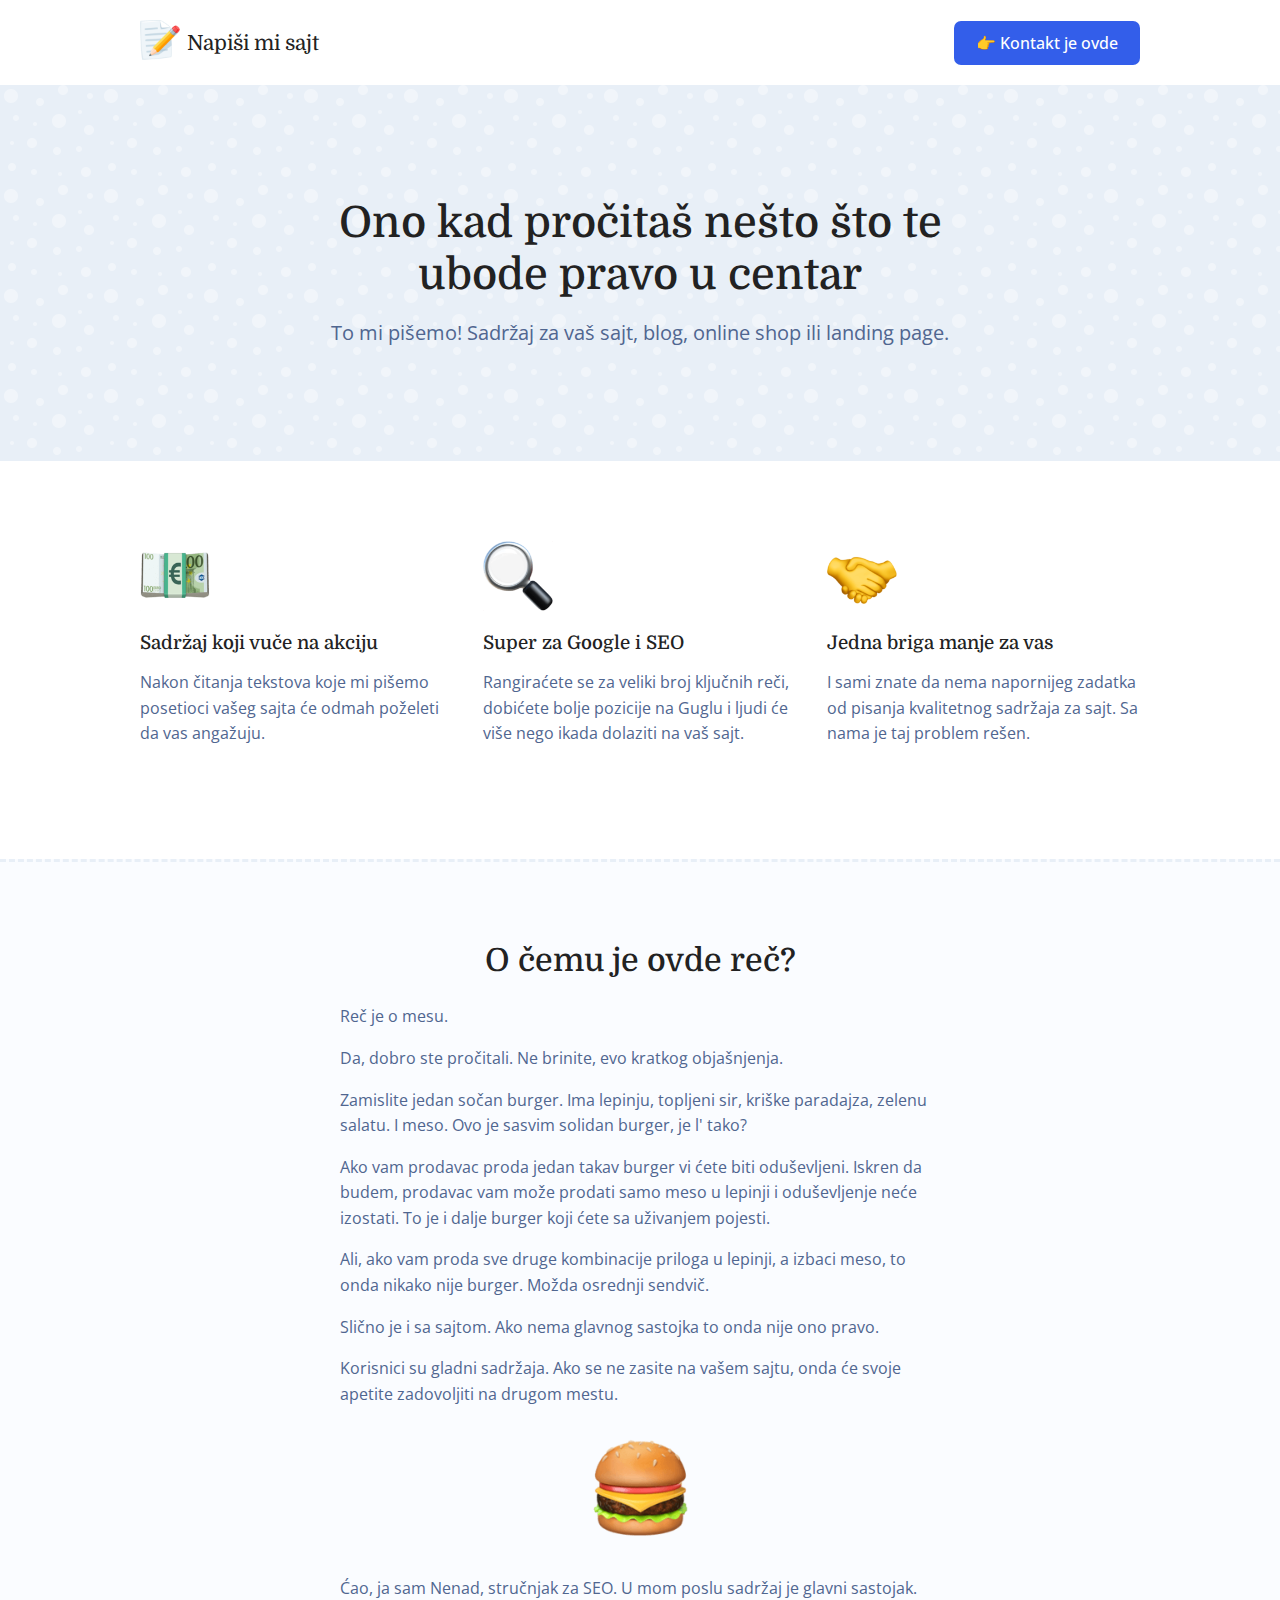
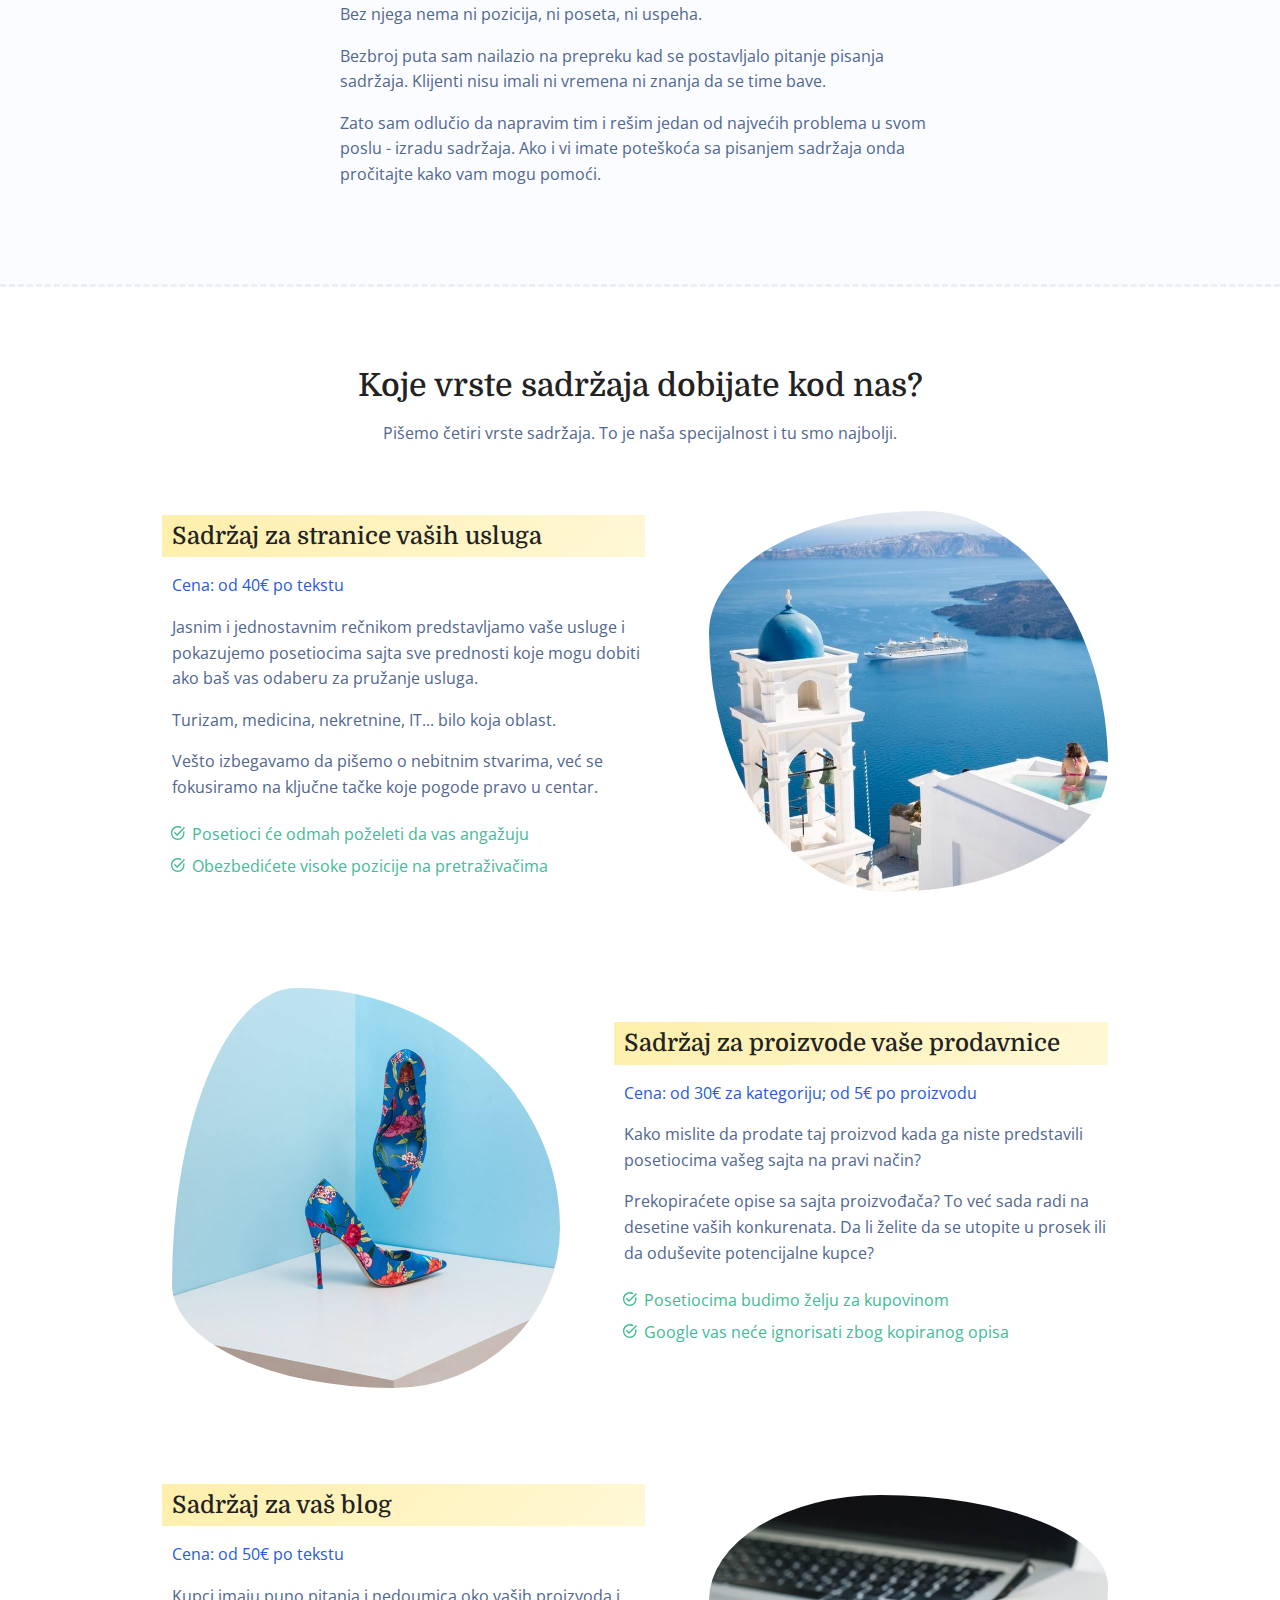
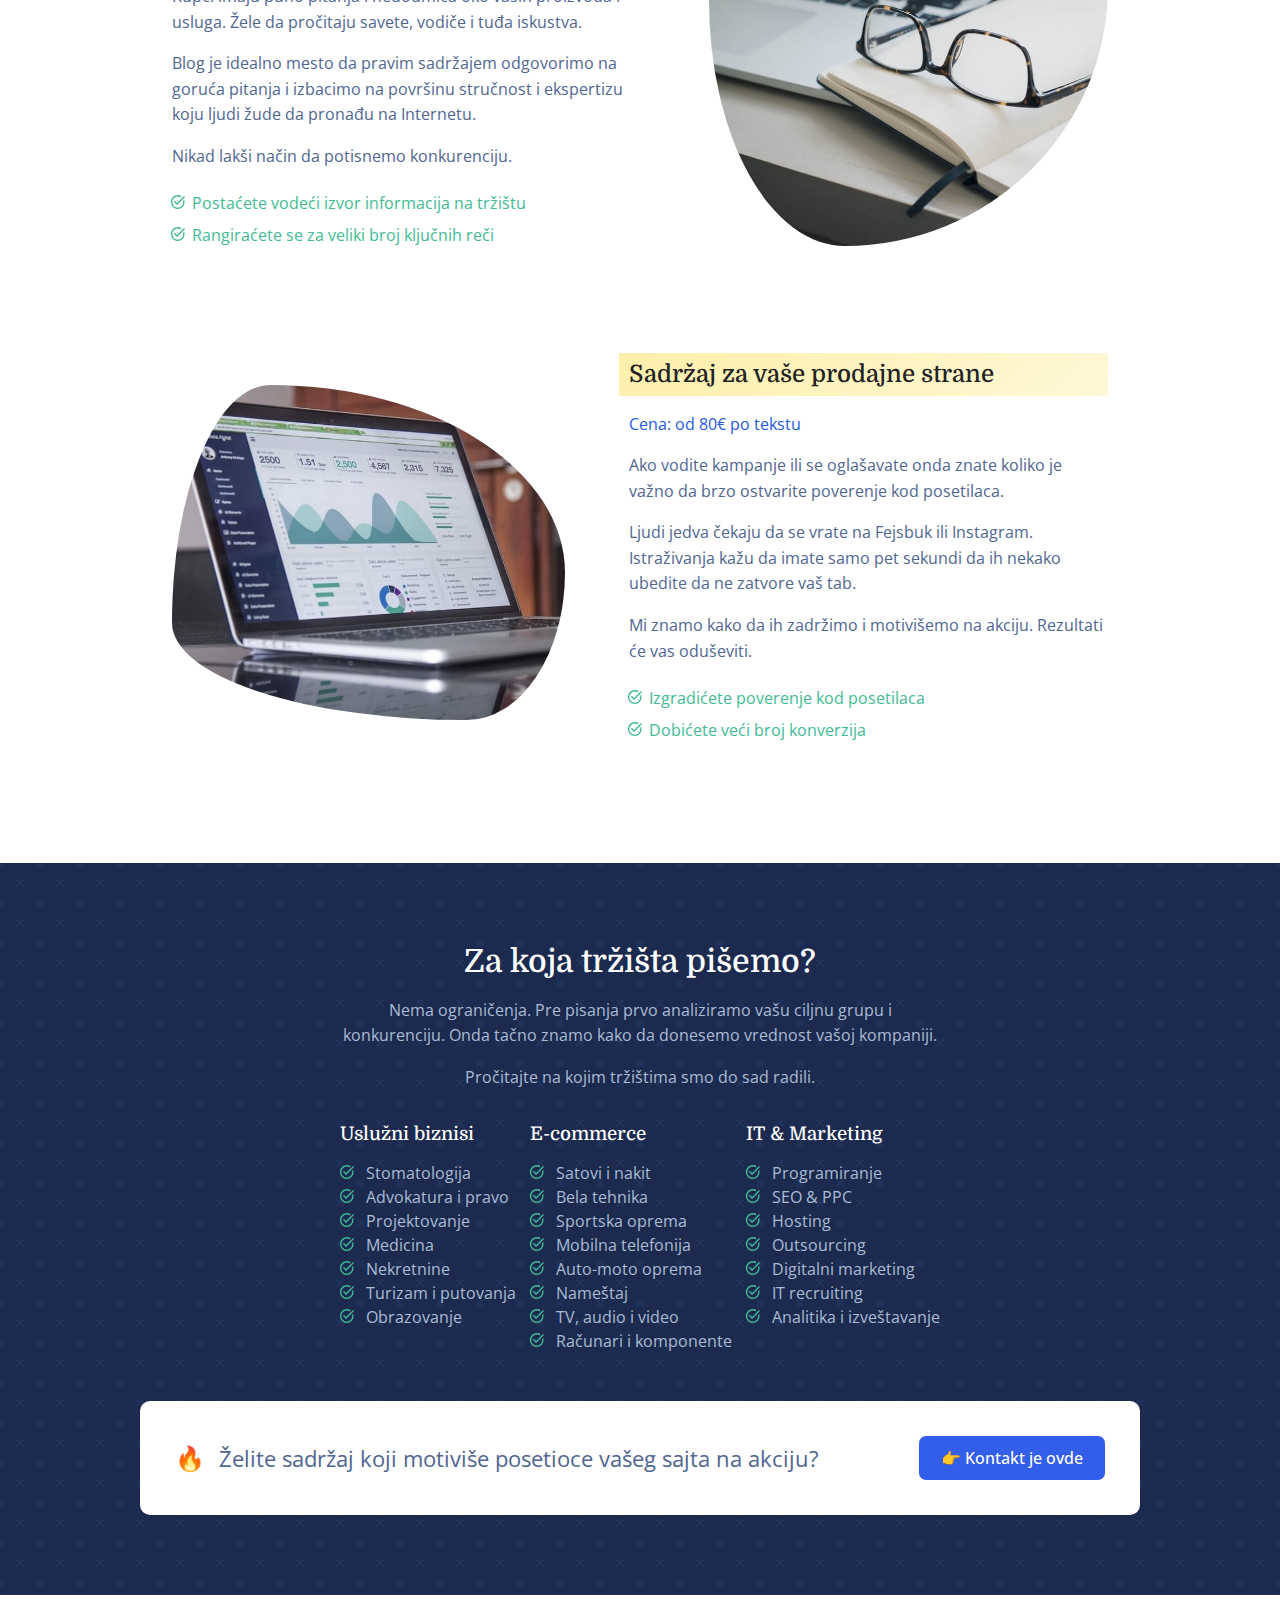
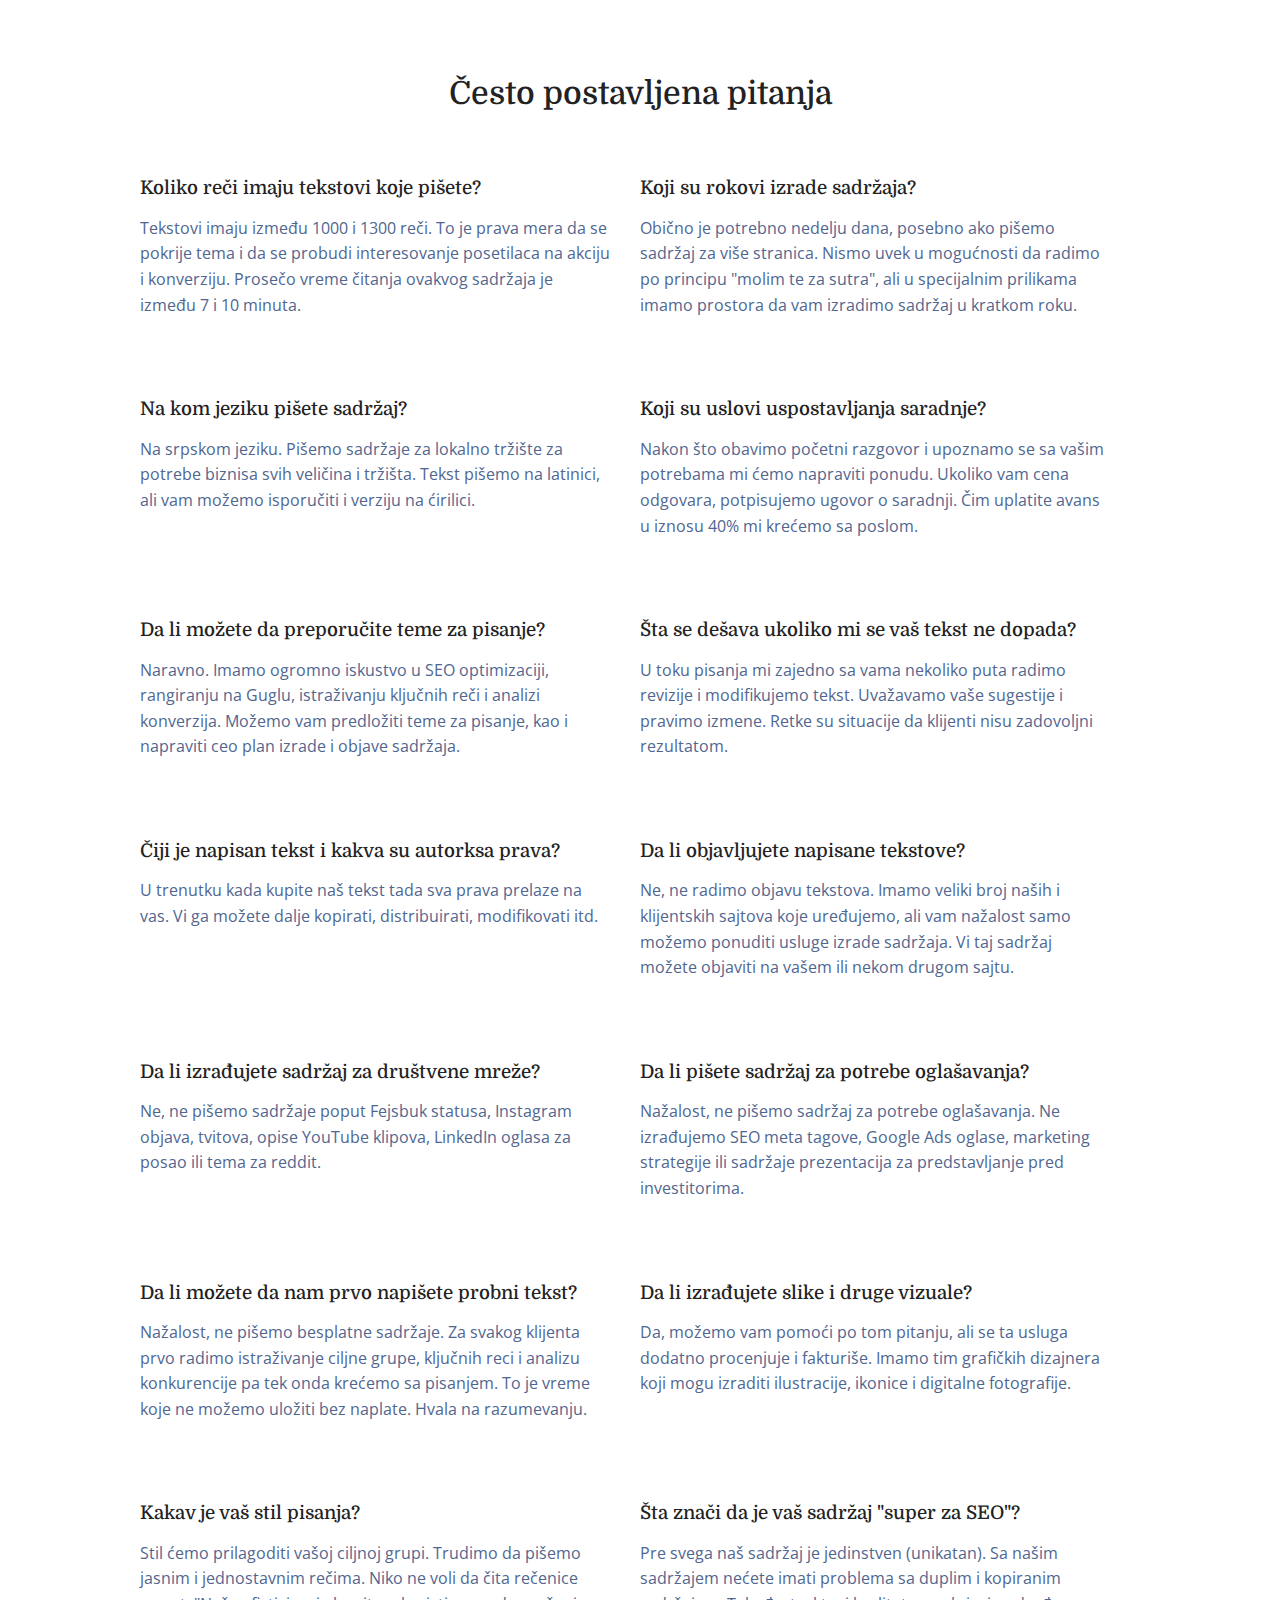
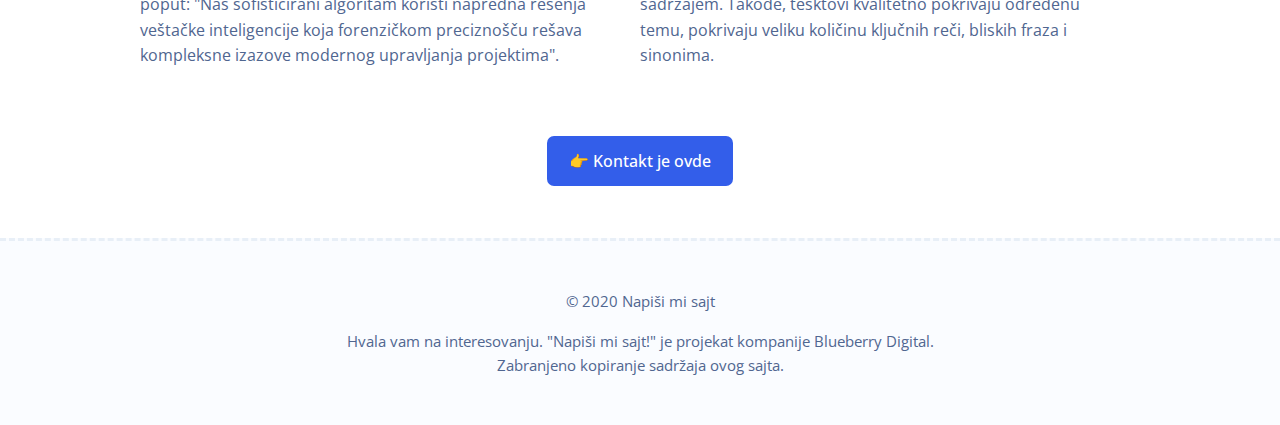
==== index.html @ a9f11a82 "Update index.html" ====
<!DOCTYPE html><html lang="sr" dir="ltr"><head><meta charset="utf-8"/><meta name="viewport" content="width=device-width,initial-scale=1"/><title>Napiši mi sajt</title><meta name="description" content="Majstorski dobar sadržaj za vaš sajt, blog, online shop ili landing page."/><meta property="og:title" content="Napiši mi sajt"/><meta property="og:url" content="https://www.napisimisajt.com"/><meta property="og:description" content="Majstorski dobar sadržaj za vaš sajt, blog, online shop ili landing page."/><meta property="og:image" content="https://www.napisimisajt.com/images/meta-img4.png"/><meta name="twitter:card" content="summary_large_image"/> <meta name="twitter:image" content="https://www.napisimisajt.com/images/meta-img4.png"/> <link href="https://fonts.googleapis.com/css?family=Domine&display=swap&subset=latin-ext" rel="stylesheet"/><link href="https://fonts.googleapis.com/css?family=Open+Sans&display=swap&subset=latin-ext" rel="stylesheet"/><link rel="canonical" href="https://www.napisimisajt.com"/><script>(function(w, d, s, l, i){w[l]=w[l] || [];w[l].push({"gtm.start": new Date().getTime(),event: "gtm.js"});var f=d.getElementsByTagName(s)[0],j=d.createElement(s),dl=l !="dataLayer" ? "&l=" + l : "";j.async=true;j.src="https://www.googletagmanager.com/gtm.js?id=" + i + dl;f.parentNode.insertBefore(j, f);})(window, document, "script", "dataLayer", "GTM-TRPZNKL");</script><link rel="stylesheet" href="css/style.css"/><script type="application/ld+json">{"@context": "https://schema.org", "@type": "FAQPage", "mainEntity": [{"@type": "Question", "name": "Koliko reči imaju tekstovi koje pišete?", "acceptedAnswer":{"@type": "Answer", "text": "Tekstovi imaju između 1000 i 1300 reči. To je prava mera da se pokrije tema i da se probudi interesovanje posetilaca na akciju i konverziju. Prosečo vreme čitanja ovakvog sadržaja je između 7 i 10 minuta."}},{"@type": "Question", "name": "Koji su rokovi izrade sadržaja?", "acceptedAnswer":{"@type": "Answer", "text": "Obično je potrebno nedelju dana, posebno ako pišemo sadržaj za više stranica. Nismo uvek u mogućnosti da radimo po principu "molim te za sutra", ali u specijalnim prilikama imamo prostora da vam izradimo sadržaj u kratkom roku."}},{"@type": "Question", "name": "Na kom jeziku pišete sadržaj?", "acceptedAnswer":{"@type": "Answer", "text": "Na srpskom jeziku. Pišemo sadržaje za lokalno tržište za potrebe biznisa svih veličina i tržišta. Tekst pišemo na latinici, ali vam možemo isporučiti i verziju na ćirilici."}},{"@type": "Question", "name": "Koji su uslovi uspostavljanja saradnje?", "acceptedAnswer":{"@type": "Answer", "text": "Nakon što obavimo početni razgovor i upoznamo se sa vašim potrebama mi ćemo napraviti ponudu. Ukoliko vam cena odgovara, potpisujemo ugovor o saradnji. Čim uplatite avans u iznosu 40% mi krećemo sa poslom."}},{"@type": "Question", "name": "Da li možete da preporučite teme za pisanje?", "acceptedAnswer":{"@type": "Answer", "text": "Naravno. Imamo ogromno iskustvo u SEO optimizaciji, rangiranju na Guglu, istraživanju ključnih reči i analizi konverzija. Možemo vam predložiti teme za pisanje, kao i napraviti ceo plan izrade i objave sadržaja."}},{"@type": "Question", "name": "Šta se dešava ukoliko mi se vaš tekst ne dopada?", "acceptedAnswer":{"@type": "Answer", "text": "U toku pisanja mi zajedno sa vama nekoliko puta radimo revizije i modifikujemo tekst. Uvažavamo vaše sugestije i pravimo izmene. Retke su situacije da klijenti nisu zadovoljni rezultatom."}},{"@type": "Question", "name": "Čiji je napisan tekst i kakva su autorksa prava?", "acceptedAnswer":{"@type": "Answer", "text": "U trenutku kada kupite naš tekst tada sva prava prelaze na vas. Vi ga možete dalje kopirati, distribuirati, modifikovati itd."}},{"@type": "Question", "name": "Da li objavljujete napisane tekstove?", "acceptedAnswer":{"@type": "Answer", "text": "Ne, ne radimo objavu tekstova. Imamo veliki broj naših i klijentskih sajtova koje uređujemo, ali vam nažalost samo možemo ponuditi usluge izrade sadržaja. Vi taj sadržaj možete objaviti na vašem ili nekom drugom sajtu."}},{"@type": "Question", "name": "Da li izrađujete sadržaj za društvene mreže?", "acceptedAnswer":{"@type": "Answer", "text": "Ne, ne pišemo sadržaje poput Fejsbuk statusa, Instagram objava, tvitova, opise YouTube klipova, LinkedIn oglasa za posao ili tema za reddit."}},{"@type": "Question", "name": "Da li pišete sadržaj za potrebe oglašavanja?", "acceptedAnswer":{"@type": "Answer", "text": "Nažalost, ne pišemo sadržaj za potrebe oglašavanja. Ne izrađujemo SEO meta tagove, Google Ads oglase, marketing strategije ili sadržaje prezentacija za predstavljanje pred investitorima."}},{"@type": "Question", "name": "Da li možete da nam prvo napišete probni tekst?", "acceptedAnswer":{"@type": "Answer", "text": "Nažalost, ne pišemo besplatne sadržaje. Za svakog klijenta prvo radimo istraživanje ciljne grupe, ključnih reci i analizu konkurencije pa tek onda krećemo sa pisanjem. To je vreme koje ne možemo uložiti bez naplate. Hvala na razumevanju."}},{"@type": "Question", "name": "Da li izrađujete slike i druge vizuale?", "acceptedAnswer":{"@type": "Answer", "text": "Da, možemo vam pomoći po tom pitanju, ali se ta usluga dodatno procenjuje i fakturiše. Imamo tim grafičkih dizajnera koji mogu izraditi ilustracije, ikonice i digitalne fotografije."}},{"@type": "Question", "name": "Kakav je vaš stil pisanja?", "acceptedAnswer":{"@type": "Answer", "text": "Stil ćemo prilagoditi vašoj ciljnoj grupi. Trudimo da pišemo jasnim i jednostavnim rečima. Niko ne voli da čita rečenice poput: "Naš sofisticirani algoritam koristi napredna rešenja veštačke inteligencije koja forenzičkom preciznošču rešava kompleksne izazove modernog upravljanja projektima"."}},{"@type": "Question", "name": "Šta znači da je vaš sadržaj "super za SEO"?", "acceptedAnswer":{"@type": "Answer", "text": "Pre svega naš sadržaj je jedinstven (unikatan). Sa našim sadržajem nećete imati problema sa duplim i kopiranim sadržajem. Takođe, tesktovi kvalitetno pokrivaju određenu temu, pokrivaju veliku količinu ključnih reči, bliskih fraza i sinonima."}}]}</script></head><body class="antialiased"><noscript><iframe src="https://www.googletagmanager.com/ns.html?id=GTM-TRPZNKL" height="0" width="0" style="display: none; visibility: hidden;"></iframe></noscript><section id="nav"><div class="nav container"><div class="mainlogo"><a href="https://napisimisajt.com"><img src="images/memo.png" width="40" height="40"/></a> <a href="https://napisimisajt.com">Napiši mi sajt</a> </div><a href="kontakt.html" class="dugme">👉 Kontakt <span>je ovde</span></a> </div></section><section id="hero"><div class="hero container"><div class="hero-text"><h1>Ono kad pročitaš nešto što te ubode pravo u centar</h1><p>To mi pišemo! Sadržaj za vaš sajt, blog, online shop ili landing page.</p></div></div></section><section id="features"><div class="features container"><div class="feature-single"> <img class="feature-icon" src="images/euro.png" alt=""/><h3>Sadržaj koji vuče na akciju</h3><p>Nakon čitanja tekstova koje mi pišemo posetioci vašeg sajta će odmah poželeti da vas angažuju.</p></div><div class="feature-single"> <img class="feature-icon" src="images/loupe.png" alt=""/><h3>Super za Google i SEO</h3><p>Rangiraćete se za veliki broj ključnih reči, dobićete bolje pozicije na Guglu i ljudi će više nego ikada dolaziti na vaš sajt.</p></div><div class="feature-single"> <img class="feature-icon" src="images/handshake.png" alt=""/><h3>Jedna briga manje za vas</h3><p>I sami znate da nema napornijeg zadatka od pisanja kvalitetnog sadržaja za sajt. Sa nama je taj problem rešen.</p></div></div></section><section id="story"><div class="story container"><div class="story-top"><h2>O čemu je ovde reč?</h2><p>Reč je o mesu.</p><p>Da, dobro ste pročitali. Ne brinite, evo kratkog objašnjenja.</p><p>Zamislite jedan sočan burger. Ima lepinju, topljeni sir, kriške paradajza, zelenu salatu. I meso. Ovo je sasvim solidan burger, je l' tako?</p><p>Ako vam prodavac proda jedan takav burger vi ćete biti oduševljeni. Iskren da budem, prodavac vam može prodati samo meso u lepinji i oduševljenje neće izostati. To je i dalje burger koji ćete sa uživanjem pojesti.</p><p>Ali, ako vam proda sve druge kombinacije priloga u lepinji, a izbaci meso, to onda nikako nije burger. Možda osrednji sendvič.</p><p>Slično je i sa sajtom. Ako nema glavnog sastojka to onda nije ono pravo.</p><p>Korisnici su gladni sadržaja. Ako se ne zasite na vašem sajtu, onda će svoje apetite zadovoljiti na drugom mestu.</p><span><img src="images/burger.png" height="100" alt=""/> </span><p>Ćao, ja sam Nenad, stručnjak za SEO. U mom poslu sadržaj je glavni sastojak. Bez njega nema ni pozicija, ni poseta, ni uspeha.</p><p>Bezbroj puta sam nailazio na prepreku kad se postavljalo pitanje pisanja sadržaja. Klijenti nisu imali ni vremena ni znanja da se time bave.</p><p>Zato sam odlučio da napravim tim i rešim jedan od najvećih problema u svom poslu - izradu sadržaja. Ako i vi imate poteškoća sa pisanjem sadržaja onda pročitajte kako vam mogu pomoći.</p></div></div></section><section id="zigzag"><div class="zigzag container"><div class="zigzag-top"><h2>Koje vrste sadržaja dobijate kod nas?</h2><p>Pišemo četiri vrste sadržaja. To je naša specijalnost i tu smo najbolji.</p></div><div class="zig"><div class="zig-text"><h3>Sadržaj za stranice vaših usluga</h3><p class="cena-teksta">Cena: od 40€ po tekstu</p><p>Jasnim i jednostavnim rečnikom predstavljamo vaše usluge i pokazujemo posetiocima sajta sve prednosti koje mogu dobiti ako baš vas odaberu za pružanje usluga.</p><p>Turizam, medicina, nekretnine, IT... bilo koja oblast.</p><p>Vešto izbegavamo da pišemo o nebitnim stvarima, već se fokusiramo na ključne tačke koje pogode pravo u centar.</p><ul><li>Posetioci će odmah poželeti da vas angažuju</li><li>Obezbedićete visoke pozicije na pretraživačima</li></ul></div><div class="zig-image z1"></div></div><div class="zag"><div class="zag-image z2"></div><div class="zag-text"><h3>Sadržaj za proizvode vaše prodavnice</h3><p class="cena-teksta">Cena: od 30€ za kategoriju; od 5€ po proizvodu</p><p>Kako mislite da prodate taj proizvod kada ga niste predstavili posetiocima vašeg sajta na pravi način?</p><p>Prekopiraćete opise sa sajta proizvođača? To već sada radi na desetine vaših konkurenata. Da li želite da se utopite u prosek ili da oduševite potencijalne kupce?</p><ul><li>Posetiocima budimo želju za kupovinom</li><li>Google vas neće ignorisati zbog kopiranog opisa</li></ul></div></div><div class="zig"><div class="zig-text"><h3>Sadržaj za vaš blog</h3><p class="cena-teksta">Cena: od 50€ po tekstu</p><p>Kupci imaju puno pitanja i nedoumica oko vaših proizvoda i usluga. Žele da pročitaju savete, vodiče i tuđa iskustva.</p><p>Blog je idealno mesto da pravim sadržajem odgovorimo na goruća pitanja i izbacimo na površinu stručnost i ekspertizu koju ljudi žude da pronađu na Internetu.</p><p>Nikad lakši način da potisnemo konkurenciju.</p><ul><li>Postaćete vodeći izvor informacija na tržištu</li><li>Rangiraćete se za veliki broj ključnih reči</li></ul></div><div class="zig-image z3"></div></div><div class="zag pb0"><div class="zag-image z4"></div><div class="zag-text"><h3>Sadržaj za vaše prodajne strane</h3><p class="cena-teksta">Cena: od 80€ po tekstu</p><p>Ako vodite kampanje ili se oglašavate onda znate koliko je važno da brzo ostvarite poverenje kod posetilaca.</p><p>Ljudi jedva čekaju da se vrate na Fejsbuk ili Instagram. Istraživanja kažu da imate samo pet sekundi da ih nekako ubedite da ne zatvore vaš tab.</p><p>Mi znamo kako da ih zadržimo i motivišemo na akciju. Rezultati će vas oduševiti.</p><ul><li>Izgradićete poverenje kod posetilaca</li><li>Dobićete veći broj konverzija</li></ul></div></div></div></section><section id="pricing"><div class="pricing container"><div class="items-lista"><div class="pricing-top"><h2>Za koja tržišta pišemo?</h2><p>Nema ograničenja. Pre pisanja prvo analiziramo vašu ciljnu grupu i konkurenciju. Onda tačno znamo kako da donesemo vrednost vašoj kompaniji.</p><p>Pročitajte na kojim tržištima smo do sad radili.</p></div><div class="items-wrap"><div class="items-single"><h3>Uslužni biznisi</h3><ul><li>Stomatologija</li><li>Advokatura i pravo</li><li>Projektovanje</li><li>Medicina</li><li>Nekretnine</li><li>Turizam i putovanja</li><li>Obrazovanje</li></ul></div><div class="items-single"><h3>E-commerce</h3><ul><li>Satovi i nakit</li><li>Bela tehnika</li><li>Sportska oprema</li><li>Mobilna telefonija</li><li>Auto-moto oprema</li><li>Nameštaj</li><li>TV, audio i video</li><li>Računari i komponente</li></ul></div><div class="items-single"><h3>IT &amp; Marketing</h3><ul><li>Programiranje</li><li>SEO &amp; PPC</li><li>Hosting</li><li>Outsourcing</li><li>Digitalni marketing</li><li>IT recruiting</li><li>Analitika i izveštavanje</li></ul></div></div></div><div class="cene"><div class="cena"><p><span>🔥</span> Želite sadržaj koji motiviše posetioce vašeg sajta na akciju?</p></div><a href="kontakt.html" class="dugme">👉 Kontakt je ovde</a> </div></div></section><section id="pitanja"><div class="pitanja container"><h2>Često postavljena pitanja</h2><div class="pitanja-sva"><div class="pitanje"><h3>Koliko reči imaju tekstovi koje pišete?</h3><p>Tekstovi imaju između 1000 i 1300 reči. To je prava mera da se pokrije tema i da se probudi interesovanje posetilaca na akciju i konverziju. Prosečo vreme čitanja ovakvog sadržaja je između 7 i 10 minuta.</p></div><div class="pitanje"><h3>Koji su rokovi izrade sadržaja?</h3><p> Obično je potrebno nedelju dana, posebno ako pišemo sadržaj za više stranica. Nismo uvek u mogućnosti da radimo po principu "molim te za sutra", ali u specijalnim prilikama imamo prostora da vam izradimo sadržaj u kratkom roku. </p></div></div><div class="pitanja-sva"><div class="pitanje"><h3>Na kom jeziku pišete sadržaj?</h3><p>Na srpskom jeziku. Pišemo sadržaje za lokalno tržište za potrebe biznisa svih veličina i tržišta. Tekst pišemo na latinici, ali vam možemo isporučiti i verziju na ćirilici.</p></div><div class="pitanje"><h3>Koji su uslovi uspostavljanja saradnje?</h3><p>Nakon što obavimo početni razgovor i upoznamo se sa vašim potrebama mi ćemo napraviti ponudu. Ukoliko vam cena odgovara, potpisujemo ugovor o saradnji. Čim uplatite avans u iznosu 40% mi krećemo sa poslom.</p></div></div><div class="pitanja-sva"><div class="pitanje"><h3>Da li možete da preporučite teme za pisanje?</h3><p> Naravno. Imamo ogromno iskustvo u SEO optimizaciji, rangiranju na Guglu, istraživanju ključnih reči i analizi konverzija. Možemo vam predložiti teme za pisanje, kao i napraviti ceo plan izrade i objave sadržaja. </p></div><div class="pitanje"><h3>Šta se dešava ukoliko mi se vaš tekst ne dopada?</h3><p>U toku pisanja mi zajedno sa vama nekoliko puta radimo revizije i modifikujemo tekst. Uvažavamo vaše sugestije i pravimo izmene. Retke su situacije da klijenti nisu zadovoljni rezultatom.</p></div></div><div class="pitanja-sva"><div class="pitanje"><h3>Čiji je napisan tekst i kakva su autorksa prava?</h3><p>U trenutku kada kupite naš tekst tada sva prava prelaze na vas. Vi ga možete dalje kopirati, distribuirati, modifikovati itd.</p></div><div class="pitanje"><h3>Da li objavljujete napisane tekstove?</h3><p> Ne, ne radimo objavu tekstova. Imamo veliki broj naših i klijentskih sajtova koje uređujemo, ali vam nažalost samo možemo ponuditi usluge izrade sadržaja. Vi taj sadržaj možete objaviti na vašem ili nekom drugom sajtu. </p></div></div><div class="pitanja-sva"><div class="pitanje"><h3>Da li izrađujete sadržaj za društvene mreže?</h3><p>Ne, ne pišemo sadržaje poput Fejsbuk statusa, Instagram objava, tvitova, opise YouTube klipova, LinkedIn oglasa za posao ili tema za reddit.</p></div><div class="pitanje"><h3>Da li pišete sadržaj za potrebe oglašavanja?</h3><p>Nažalost, ne pišemo sadržaj za potrebe oglašavanja. Ne izrađujemo SEO meta tagove, Google Ads oglase, marketing strategije ili sadržaje prezentacija za predstavljanje pred investitorima.</p></div></div><div class="pitanja-sva"><div class="pitanje"><h3>Da li možete da nam prvo napišete probni tekst?</h3><p> Nažalost, ne pišemo besplatne sadržaje. Za svakog klijenta prvo radimo istraživanje ciljne grupe, ključnih reci i analizu konkurencije pa tek onda krećemo sa pisanjem. To je vreme koje ne možemo uložiti bez naplate. Hvala na razumevanju. </p></div><div class="pitanje"><h3>Da li izrađujete slike i druge vizuale?</h3><p>Da, možemo vam pomoći po tom pitanju, ali se ta usluga dodatno procenjuje i fakturiše. Imamo tim grafičkih dizajnera koji mogu izraditi ilustracije, ikonice i digitalne fotografije.</p></div></div><div class="pitanja-sva"><div class="pitanje"><h3>Kakav je vaš stil pisanja?</h3><p> Stil ćemo prilagoditi vašoj ciljnoj grupi. Trudimo da pišemo jasnim i jednostavnim rečima. Niko ne voli da čita rečenice poput: "Naš sofisticirani algoritam koristi napredna rešenja veštačke inteligencije koja forenzičkom preciznošču rešava kompleksne izazove modernog upravljanja projektima". </p></div><div class="pitanje"><h3>Šta znači da je vaš sadržaj "super za SEO"?</h3><p> Pre svega naš sadržaj je jedinstven (unikatan). Sa našim sadržajem nećete imati problema sa duplim i kopiranim sadržajem. Takođe, tesktovi kvalitetno pokrivaju određenu temu, pokrivaju veliku količinu ključnih reči, bliskih fraza i sinonima. </p></div></div></div></section><section id="bottom-cta"><div class="bottom-cta container"><p class="hero-cta"><a href="kontakt.html" class="dugme">👉 Kontakt je ovde</a></p></div></section><section id="footer"><div class="footer container"><p>© 2020 Napiši mi sajt</p><p>Hvala vam na interesovanju. "Napiši mi sajt!" je projekat kompanije Blueberry Digital. Zabranjeno kopiranje sadržaja ovog sajta.</p></div></section></body></html>
---- css/style.css ----
* {
  margin:0;
  padding: 0;
}

body {
  box-sizing: border-box;
  -webkit-font-smoothing: antialiased;
  -moz-osx-font-smoothing: grayscale;
  font-family: 'Open Sans', sans-serif;
  color: #506690;
}

h1, h2, h3, h4 {
  font-family: 'Domine', serif;
  color: #222;
  font-weight: 500;
  line-height: 1.2;
  margin-bottom: 1rem;
}


p {
  line-height: 1.6;
  font-size: 1rem;
  margin-bottom: 1rem;
}


a {
  text-decoration: none;
}

.antialiased {
    -webkit-font-smoothing: antialiased;
    -moz-osx-font-smoothing: grayscale;
}


.container {
  margin: 0 auto;
  max-width: 1000px;
}

/* start nav */

#nav {
  background: #fff;
}

.nav {
  display: flex;
  justify-content: space-between;
  align-items: center;
  padding: 20px;
}

.logo a {
  font-family: 'Domine', serif;
  color: #222;
  font-size: 1.5rem;
  margin: 0;
  letter-spacing: 0.0625rem;
}



.mainlogo {
  font-family: 'Domine', serif;
  font-size: 1.3rem;
  display: flex;
  align-items: center;
}


.mainlogo a {
  color: #222;
  margin: 0;
}

.mainlogo img {
  margin: 0;
  margin-right: 7px;

}

.dugme {
  padding: 14px 22px;
  font-size: 16px;
  line-height: 16px;
  background-color: #335eea;
  border-radius: 7px;
  font-weight: 500;
  color: white;
  /* letter-spacing: 1px; */
}

.dugme:hover {
  background-color: #1746e0;
}

/* end nav */
/* start hero */

#hero {
  background-color: #e8eff7;
  background-image: url("data:image/svg+xml,%3Csvg width='100' height='100' viewBox='0 0 100 100' xmlns='http://www.w3.org/2000/svg'%3E%3Cpath d='M11 18c3.866 0 7-3.134 7-7s-3.134-7-7-7-7 3.134-7 7 3.134 7 7 7zm48 25c3.866 0 7-3.134 7-7s-3.134-7-7-7-7 3.134-7 7 3.134 7 7 7zm-43-7c1.657 0 3-1.343 3-3s-1.343-3-3-3-3 1.343-3 3 1.343 3 3 3zm63 31c1.657 0 3-1.343 3-3s-1.343-3-3-3-3 1.343-3 3 1.343 3 3 3zM34 90c1.657 0 3-1.343 3-3s-1.343-3-3-3-3 1.343-3 3 1.343 3 3 3zm56-76c1.657 0 3-1.343 3-3s-1.343-3-3-3-3 1.343-3 3 1.343 3 3 3zM12 86c2.21 0 4-1.79 4-4s-1.79-4-4-4-4 1.79-4 4 1.79 4 4 4zm28-65c2.21 0 4-1.79 4-4s-1.79-4-4-4-4 1.79-4 4 1.79 4 4 4zm23-11c2.76 0 5-2.24 5-5s-2.24-5-5-5-5 2.24-5 5 2.24 5 5 5zm-6 60c2.21 0 4-1.79 4-4s-1.79-4-4-4-4 1.79-4 4 1.79 4 4 4zm29 22c2.76 0 5-2.24 5-5s-2.24-5-5-5-5 2.24-5 5 2.24 5 5 5zM32 63c2.76 0 5-2.24 5-5s-2.24-5-5-5-5 2.24-5 5 2.24 5 5 5zm57-13c2.76 0 5-2.24 5-5s-2.24-5-5-5-5 2.24-5 5 2.24 5 5 5zm-9-21c1.105 0 2-.895 2-2s-.895-2-2-2-2 .895-2 2 .895 2 2 2zM60 91c1.105 0 2-.895 2-2s-.895-2-2-2-2 .895-2 2 .895 2 2 2zM35 41c1.105 0 2-.895 2-2s-.895-2-2-2-2 .895-2 2 .895 2 2 2zM12 60c1.105 0 2-.895 2-2s-.895-2-2-2-2 .895-2 2 .895 2 2 2z' fill='%23ffffff' fill-opacity='0.4' fill-rule='evenodd'/%3E%3C/svg%3E");
}


.hero {
  padding: 7rem 20px;
  text-align: center;
}

.hero-text {

  display: flex;
  flex-wrap: wrap;
  justify-content: center;
  align-items: center;
}

.hero-text h1 {
  font-size: 2.7rem;
  width: 65%;
}

.hero-text p {
  font-size: 20px;
  width: 70%;
  margin-bottom: 0;
}



/* end hero */
/* start features */

#features {

}

.features {
  padding: 5rem  20px 7rem  20px;
  display: flex;
  justify-content: space-between;
}

.feature-single {
  padding-right: 30px;
  width: 33%;
}

.feature-single:last-child {
  padding-right: 0;
}

.feature-single span {
  font-size: 4rem;
}


.feature-icon {
  height: 70px;
  margin-bottom: 1rem;
}

.feature-single p {
  margin-bottom: 0;
}

/* end features */
/* start zigzag */


#story {
  padding: 5rem  20px 5rem  20px;
  background: #fafcff;
  border-bottom: 3px dashed #e8eff7;
  border-top: 3px dashed #e8eff7;
}

.story-top {
  max-width: 600px;
  margin: 0 auto;

}

.story-top h2 {
  font-size: 2rem;
  text-align: center;
  margin-bottom: 1.5rem;
}

.story-top span {
  text-align: center;
  /* font-size: 100px; */
  display: block;
  margin: 2rem 0;
  /* margin-bottom: 1rem; */
}




#zigzag {
  padding: 5rem  20px 5rem  20px;
}

.zigzag-top {
  max-width: 600px;
  text-align: center;
  margin: 0 auto;
  padding-bottom: 1rem;
}

.zigzag-top h2 {
  font-size: 2rem;
}

.zig h3, .zag h3 {
  font-size: 1.5rem;
  padding: 7px 10px;
  margin-left: -10px;
  background: linear-gradient(135deg, rgb(254, 239, 171) 0%, rgb(255, 248, 214) 100%);
}

.zig {
  display: flex;
  flex-direction: row;
  align-items: center;
  padding-bottom: 2rem;
}

.zig-text, .zig-image {
  width: 50%;
}

.zig-text {

  margin: 2rem;

}



.zig-image {
  margin: 2rem;
  /* height: 380px;
  width: 380px; */
  }

.zig-image img {
  width: 90%;
  border-radius: 10px;
  box-shadow: 0 .125rem .25rem rgba(0,0,0,.075);
}



.zag {
  display: flex;
  flex-direction: row;
  align-items: center;
  padding-bottom: 2rem;
}

.zag-text, .zag-image {
  width: 50%;
}

.zag-text {
  margin: 2rem;
}

.zag-image {
  margin: 2rem;
  /* height: 380px;
  width: 380px; */

}

.zag-image img {
  width: 90%;
  border-radius: 10px;
  box-shadow: 0 .125rem .25rem rgba(0,0,0,.075);
}


.zig ul, .zag ul {
  list-style-image: url(../images/check.svg);
  list-style-position: outside;
  color: #42ba96;
  margin-top: 1.4rem;

  margin-left: 20px;

}

.zig ul li, .zag ul li {
  margin-bottom: 10px;
  line-height: 1.4;
}





.z1 {
  border-radius: 54% 46% 55% 45% / 32% 67% 33% 68%;
  background-image: url(../images/greece.jpeg);
  background-size: cover;
  height: 381px;
  width: 422px;
}

.z2 {
  border-radius: 32% 68% 43% 57% / 74% 60% 40% 26%;
  background-image: url(../images/shoes.jpeg);
  background-size: cover;
  height: 400px;
  width: 400px;
}


.z3 {
  border-radius: 43% 57% 66% 34% / 30% 26% 74% 70%;
  background-image: url(../images/ideje.jpg);
  background-size: cover;
  height: 351px;
  width: 422px;
}


.z4 {
  border-radius: 25% 75% 25% 75% / 71% 56% 44% 29%;
  background-image: url(../images/dash.jpeg);
  background-size: cover;
  height: 335px;
  width: 410px;
}


/* .zig ul li:before, .zag ul li:before {
    content: url(../images/check.svg);
    display: inline-block;
    padding-right: 12px;
} */

.pb0 {
  padding-bottom: 0;
}

.cena-teksta {
    color: #265adc;
}


/* end zigzag */
/* start pricing */

#pricing {
  background-color: #1b2a4e;
background-image: url("data:image/svg+xml,%3Csvg xmlns='http://www.w3.org/2000/svg' width='40' height='40' viewBox='0 0 40 40'%3E%3Cg fill-rule='evenodd'%3E%3Cg fill='%232b3f70' fill-opacity='0.4'%3E%3Cpath d='M0 38.59l2.83-2.83 1.41 1.41L1.41 40H0v-1.41zM0 1.4l2.83 2.83 1.41-1.41L1.41 0H0v1.41zM38.59 40l-2.83-2.83 1.41-1.41L40 38.59V40h-1.41zM40 1.41l-2.83 2.83-1.41-1.41L38.59 0H40v1.41zM20 18.6l2.83-2.83 1.41 1.41L21.41 20l2.83 2.83-1.41 1.41L20 21.41l-2.83 2.83-1.41-1.41L18.59 20l-2.83-2.83 1.41-1.41L20 18.59z'/%3E%3C/g%3E%3C/g%3E%3C/svg%3E");
}

.pricing {
  padding: 5rem  20px;

}


.items-lista {
  max-width: 600px;
  text-align: center;
  margin: 0 auto;
}

.pricing-top {
  padding-bottom: 1rem;
}

.pricing-top h2 {
  color: white;
  font-size: 2rem;
}

.pricing-top p {
  color: #abbcd5;
}


.items-wrap {
    display: flex;
    justify-content: space-between;
    text-align: left;

}

.items-single {

}


.items-single h3 {
  color: white;
}

.items-single ul {
  list-style: none;
  color: #abbcd5;
}

.items-single ul li {
  line-height: 1.5;
}

.items-single ul li:before {
    content: url(../images/check.svg);
    display: inline-block;
    padding-right: 12px;
}

.cene {
  display: flex;
  flex-direction: row;
  align-items: center;
  justify-content: space-between;
  margin-top: 3rem;
  background: white;
  text-align: left;
  padding: 35px;
  border-radius: 10px;
}

.cena p {
  font-size: 1.4rem;
  margin-bottom: 0;
  line-height: 30px;

}

.cena p span {
  font-size: 1.5rem;
  margin-right: 0.5rem;
}




#pitanja {
  padding: 5rem  20px 4rem  20px;
}


.pitanja h2 {
  text-align: center;
  font-size: 2rem;
  margin-bottom: 4rem;
}


.pitanja h4 {
  text-align: center;
  font-size: 2rem;
  margin-bottom: 0;
}

.final-cta {
  text-align: center;
}

.pitanja-sva {
  display: flex;
  flex-direction: row;
  margin-bottom: 4rem;
}


.pitanja-sva:last-child {
  margin-bottom: 0;
}

.pitanje {
  width: 50%;
  padding-right: 30px;
}

#bottom-cta {
  padding: 0  20px 3rem 20px;
  text-align: center;
}


#footer {
  padding: 3rem  20px;
  border-top: 3px dashed #e8eff7;
  background-color: #fafcff;
}

.footer {
  text-align: center;
  max-width: 600px;
}

.footer p {
  font-size: 15px;
}

.footer p:last-child {
  margin-bottom: 0;
}

@media (max-width: 920px) {


.hero-text h1 {
    font-size: 2.7rem;
    width: 80%;
  }

.cene {
  display: flex;
  flex-direction: row;
  flex-wrap: wrap;
  margin-top: 0;
}

.cena {
  margin-bottom: 1.5rem;
  width: 100%;
}

.opis p {
  margin-bottom: 2rem;
  width: 100%;
}

.dugmence {
  width: 100%;
}

.items-lista {
  margin-bottom: 2rem;
}
}


@media (max-width: 750px) {


.z1, .z2, .z3, .z4 {
  border-radius: 0;
  background-image: none;
}

.zag-image, .zig-image {
  padding: 0;
  height: 0;
  width: 0;
  display: none;
}

#zigzag {
  padding: 3rem  20px 1rem  20px;
}

.zigzag-top {
  text-align: left;
  margin: 0 auto;
  padding-bottom: 2rem;
}

.zigzag-top h2 {
  font-size: 1.8rem;
  text-align: left;
}



.zag, .zig {
  display: flex;
  flex-direction: row;
  flex-wrap: wrap;
  padding-bottom: 4rem;
}

.zag:last-child {
    padding-bottom: 0;
}

.zag-text, .zag-image, .zig-text, .zig-image {
  width: 100%;
  padding: 0;
}

.zig-text, .zag-text {

  margin: 0;

}

.zag-text, .zig-text {
  margin-bottom: 1.5rem;
}

.zag {
  display: flex;
flex-direction: column-reverse;
}


}







@media (max-width: 700px) {


  .mainlogo {

    font-size: 1.1rem;
  }


  .dugme {
    padding: 12px;
    font-size: 14px;
  }

  .dugme span {
    display: none;
  }

  .hero {
    display: flex;
    flex-direction: row;
    flex-wrap: wrap;
    text-align: center;
    padding: 3rem 20px;
  }

  .hero-text h1 {
    font-size: 2rem;
    width: 95%;
  }

  .hero-text {
    width: 100%;

  }


  .hero-text p {
    font-size: 18px;
    width: 95%;
  }



  .features {
    padding: 3rem  20px 2rem 20px;
    display: flex;
    flex-wrap: wrap;
  }


  .feature-single {
    padding-right: 30px;
    margin-bottom: 2rem;
    width: 100%
  }

  .feature-single h3 {
    font-size: 1.3rem;
  }


  .feature-single span {
    font-size: 3rem;
  }

  .feature-icon {
    height: 50px;
    margin-bottom: 0;
  }

  #story {
    padding: 3rem  20px 2rem  20px;
  }

  .story-top h2 {
    text-align: left;
    font-size: 1.8rem;
  }





  .pricing-top h2 {
      font-size: 1.8rem;
  }

  .pricing {
    padding: 3rem  20px;

  }


  .items-lista {

    text-align: left;
    margin: 0 auto;
  }

  .items-wrap {
      display: flex;
      flex-wrap: wrap;
      text-align: left;

  }

  .items-single {
  width: 100%;
  }

  .items-single ul {
    margin-bottom: 2rem;
  }

  .cena p {
      font-size: 20px;
      line-height: 28px;
  }


  .cena p span{
      display: none;
  }

  .opis p {
    font-size: 14px;
  }


  .dugmence a {
    padding: 12px;
    font-size: 15px;
}

  #pitanja {
    padding: 3rem  20px 0 20px;
  }


  .pitanja h2 {
    text-align: left;
    margin-bottom: 2rem;
    font-size: 1.8rem;
  }


  .pitanja-sva {
    display: flex;
    flex-direction: row;
    flex-wrap: wrap;
    margin-bottom: 0;
  }


  .pitanja-sva:last-child {
    margin-bottom: 0;
  }

  .pitanje {
    width: 100%;
    padding-right: 0;
    margin-bottom: 2rem;
  }
}


@media (max-width: 330px) {


  .mainlogo {
    font-size: 15px;
  }
}
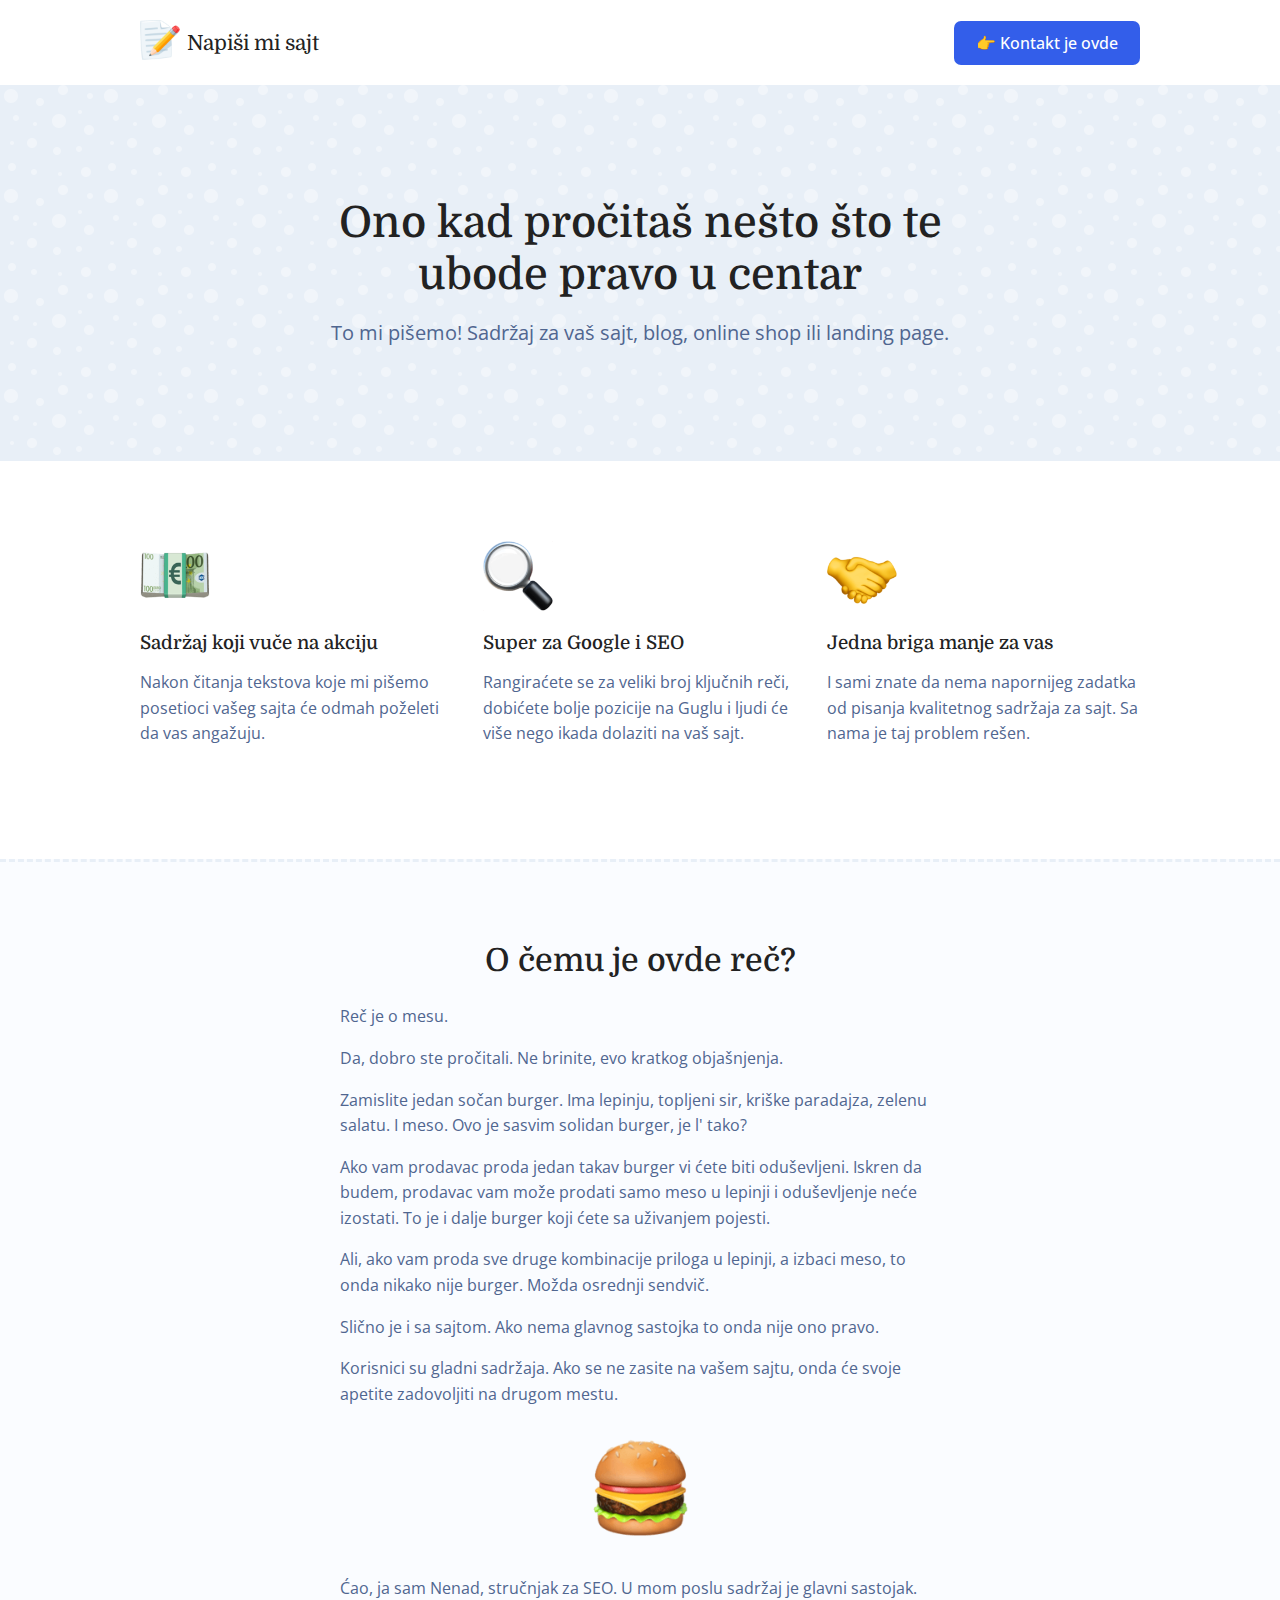
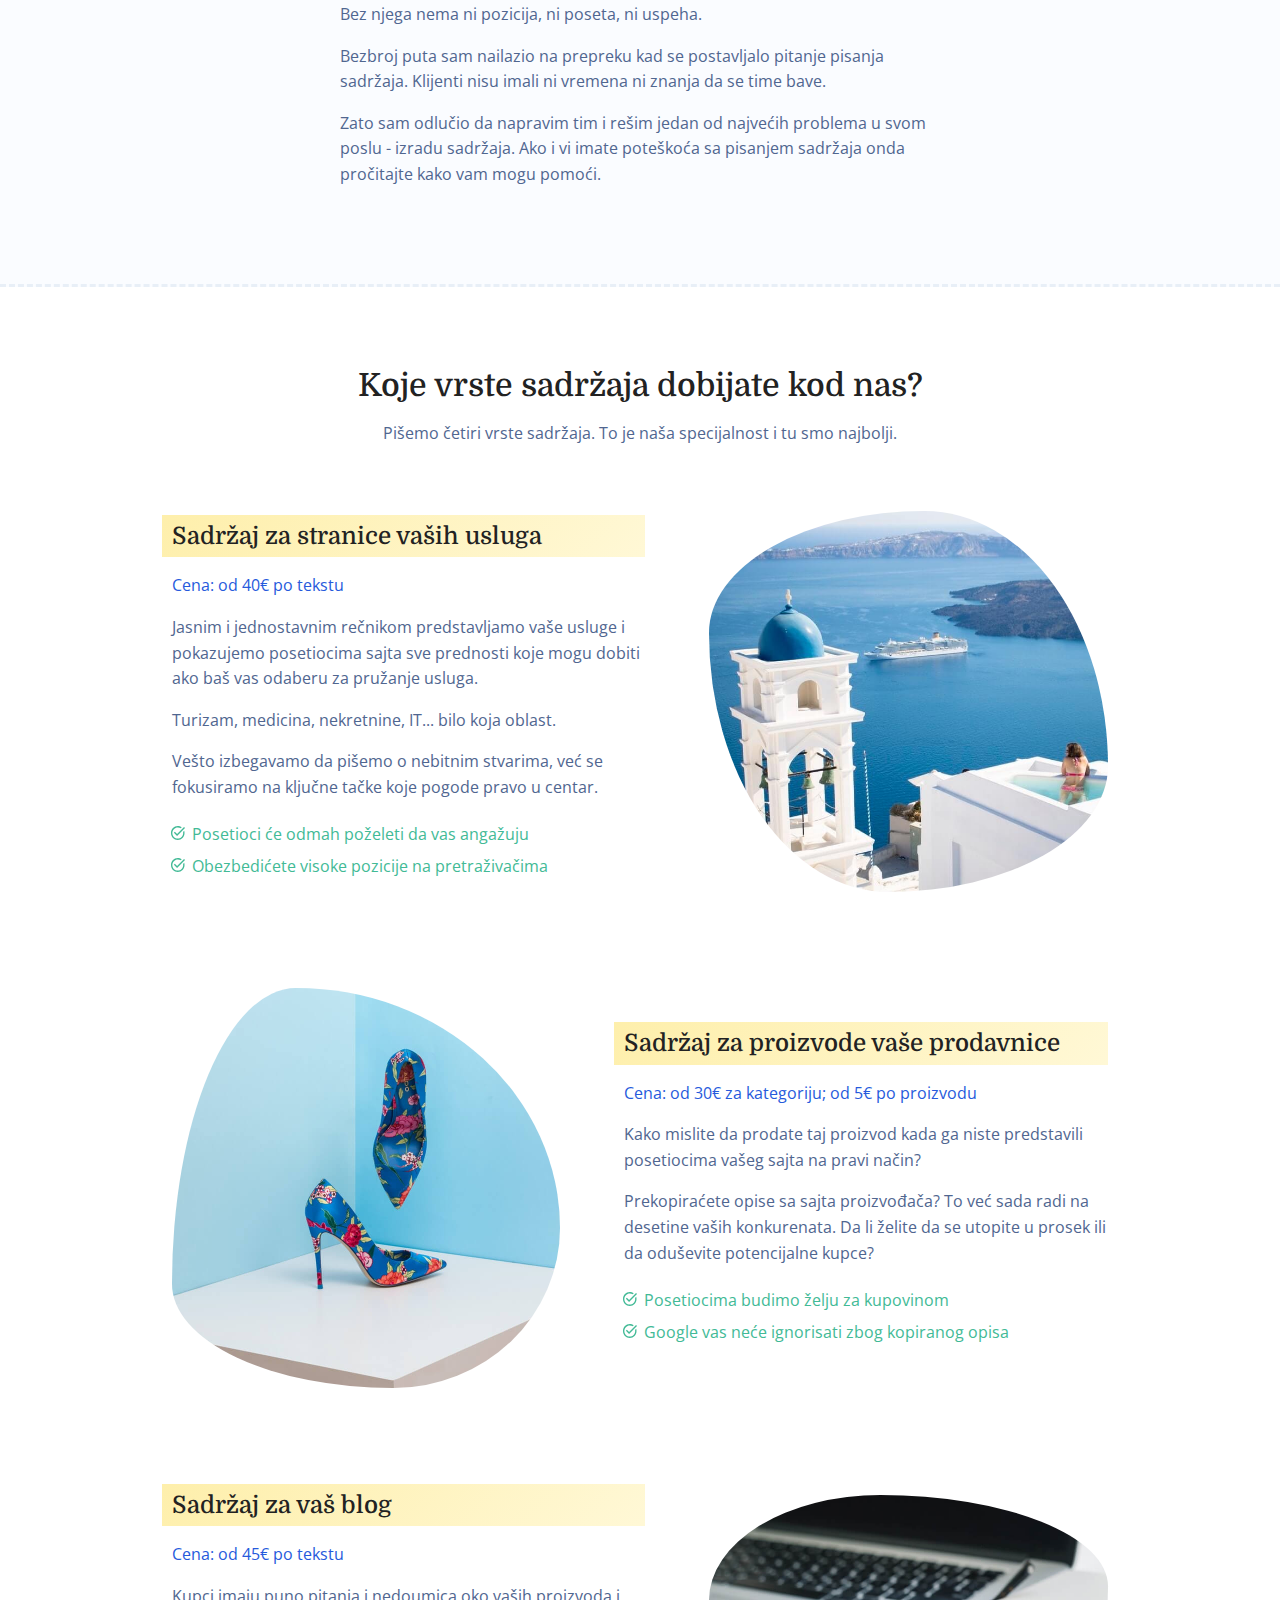
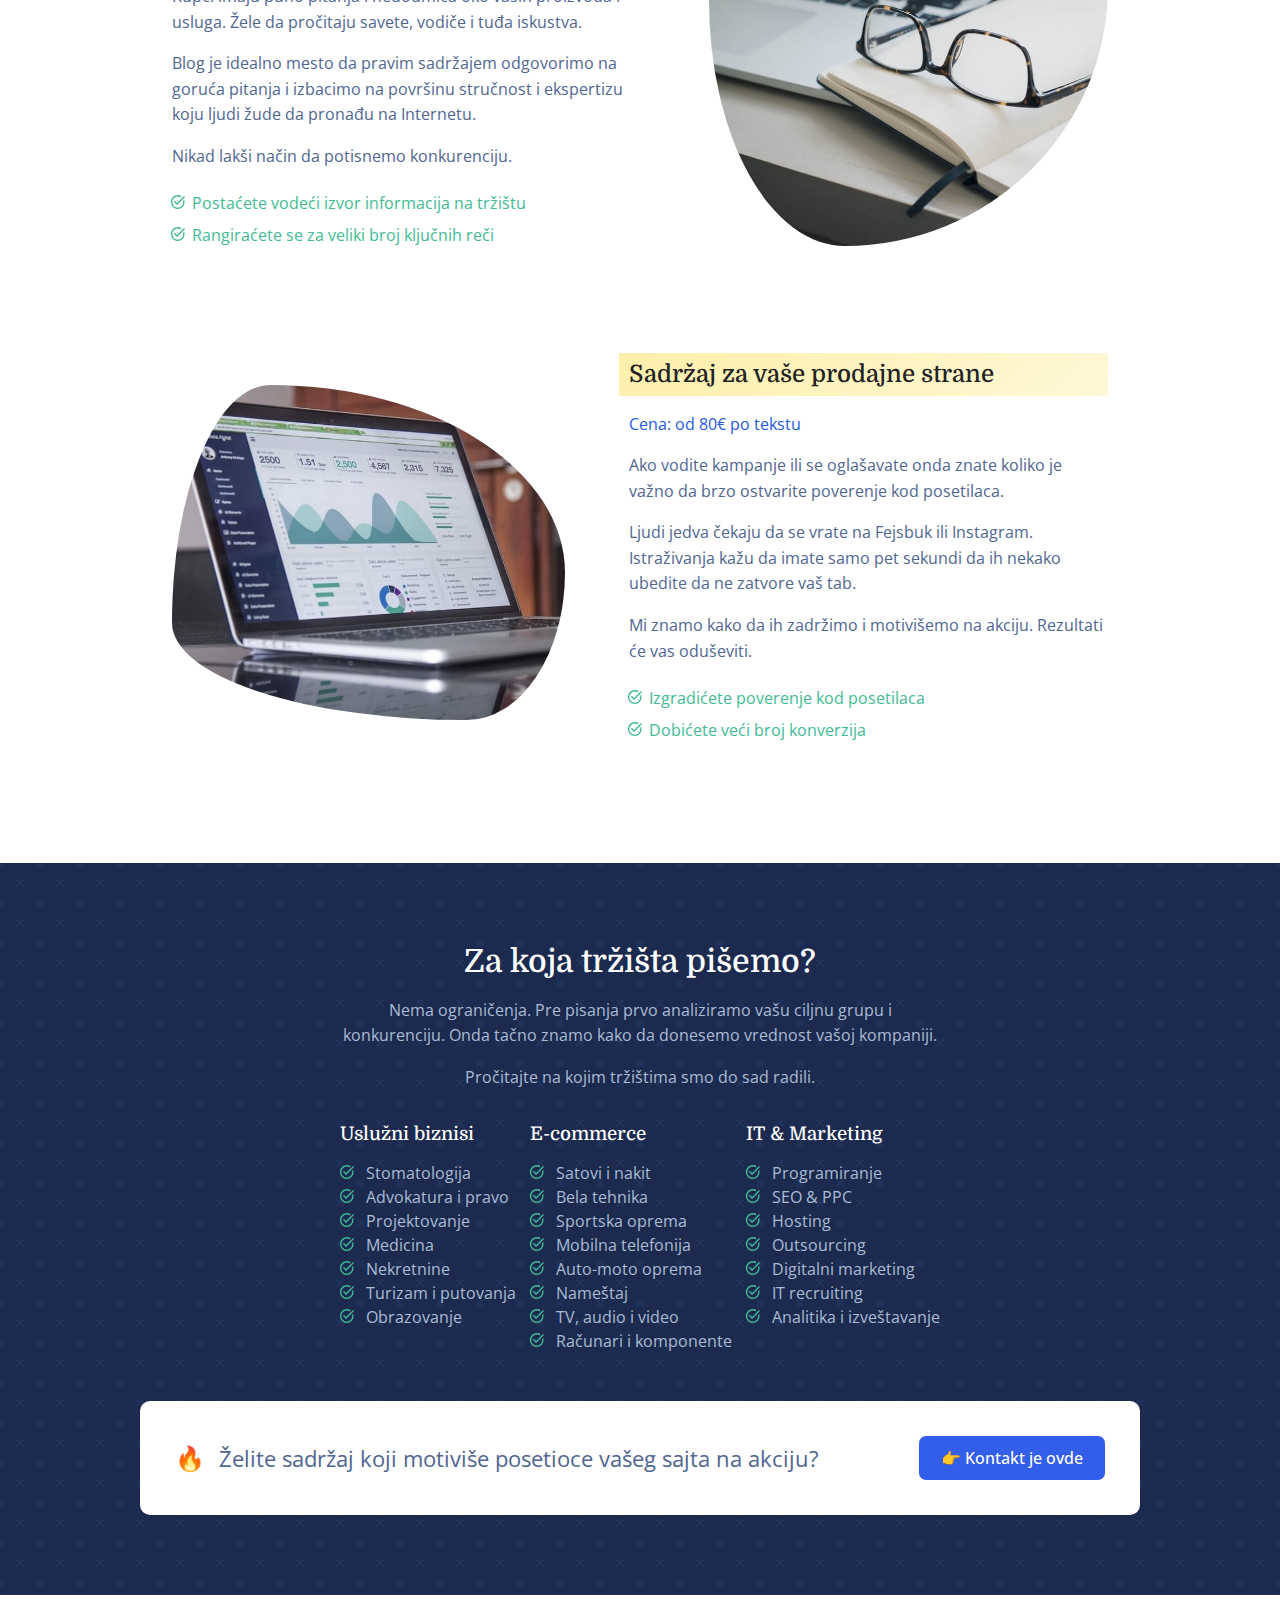
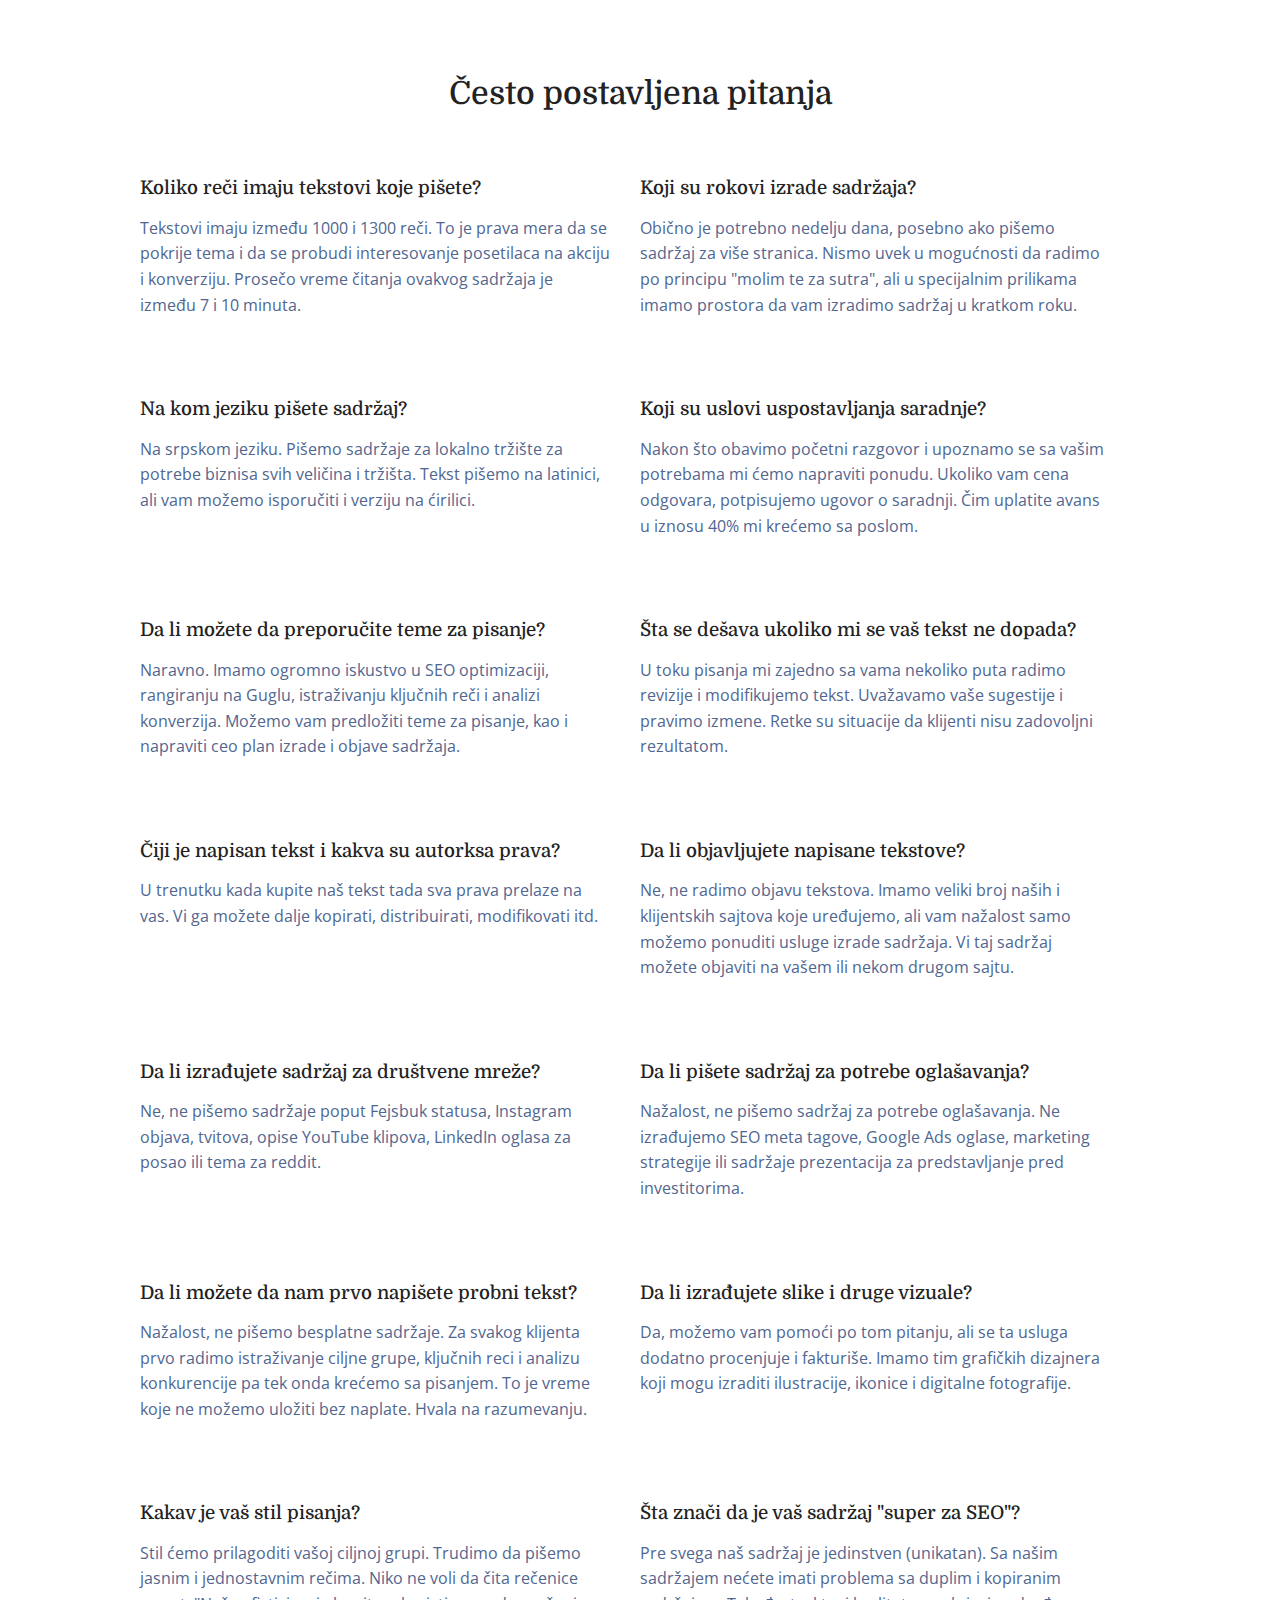
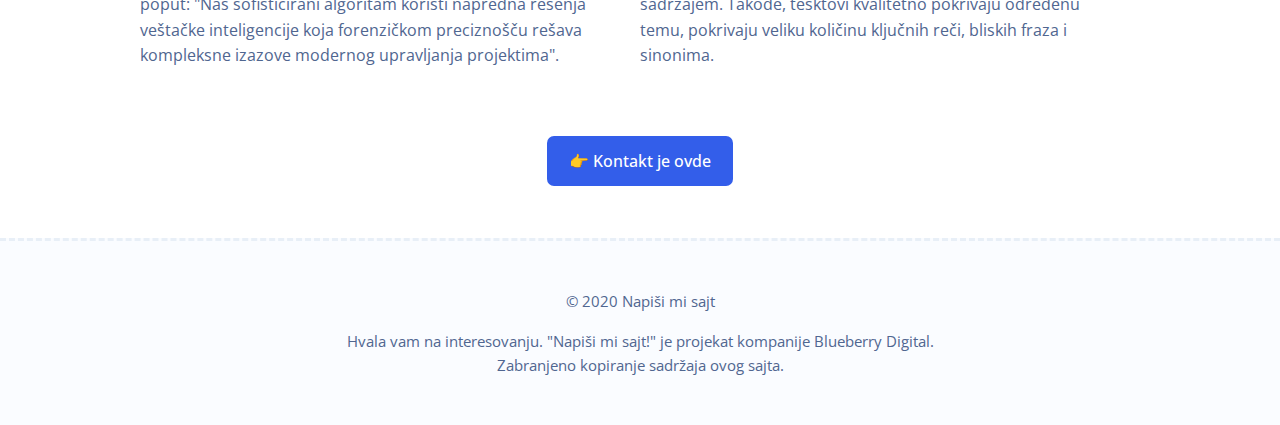
==== commit b685df3a: "okt4" ====
--- a/index.html
+++ b/index.html
@@ -1 +1 @@
-<!DOCTYPE html><html lang="sr" dir="ltr"><head><meta charset="utf-8"/><meta name="viewport" content="width=device-width,initial-scale=1"/><title>Napiši mi sajt</title><meta name="description" content="Majstorski dobar sadržaj za vaš sajt, blog, online shop ili landing page."/><meta property="og:title" content="Napiši mi sajt"/><meta property="og:url" content="https://www.napisimisajt.com"/><meta property="og:description" content="Majstorski dobar sadržaj za vaš sajt, blog, online shop ili landing page."/><meta property="og:image" content="https://www.napisimisajt.com/images/meta-img4.png"/><meta name="twitter:card" content="summary_large_image"/> <meta name="twitter:image" content="https://www.napisimisajt.com/images/meta-img4.png"/> <link href="https://fonts.googleapis.com/css?family=Domine&display=swap&subset=latin-ext" rel="stylesheet"/><link href="https://fonts.googleapis.com/css?family=Open+Sans&display=swap&subset=latin-ext" rel="stylesheet"/><link rel="canonical" href="https://www.napisimisajt.com"/><script>(function(w, d, s, l, i){w[l]=w[l] || [];w[l].push({"gtm.start": new Date().getTime(),event: "gtm.js"});var f=d.getElementsByTagName(s)[0],j=d.createElement(s),dl=l !="dataLayer" ? "&l=" + l : "";j.async=true;j.src="https://www.googletagmanager.com/gtm.js?id=" + i + dl;f.parentNode.insertBefore(j, f);})(window, document, "script", "dataLayer", "GTM-TRPZNKL");</script><link rel="stylesheet" href="css/style.css"/><script type="application/ld+json">{"@context": "https://schema.org", "@type": "FAQPage", "mainEntity": [{"@type": "Question", "name": "Koliko reči imaju tekstovi koje pišete?", "acceptedAnswer":{"@type": "Answer", "text": "Tekstovi imaju između 1000 i 1300 reči. To je prava mera da se pokrije tema i da se probudi interesovanje posetilaca na akciju i konverziju. Prosečo vreme čitanja ovakvog sadržaja je između 7 i 10 minuta."}},{"@type": "Question", "name": "Koji su rokovi izrade sadržaja?", "acceptedAnswer":{"@type": "Answer", "text": "Obično je potrebno nedelju dana, posebno ako pišemo sadržaj za više stranica. Nismo uvek u mogućnosti da radimo po principu "molim te za sutra", ali u specijalnim prilikama imamo prostora da vam izradimo sadržaj u kratkom roku."}},{"@type": "Question", "name": "Na kom jeziku pišete sadržaj?", "acceptedAnswer":{"@type": "Answer", "text": "Na srpskom jeziku. Pišemo sadržaje za lokalno tržište za potrebe biznisa svih veličina i tržišta. Tekst pišemo na latinici, ali vam možemo isporučiti i verziju na ćirilici."}},{"@type": "Question", "name": "Koji su uslovi uspostavljanja saradnje?", "acceptedAnswer":{"@type": "Answer", "text": "Nakon što obavimo početni razgovor i upoznamo se sa vašim potrebama mi ćemo napraviti ponudu. Ukoliko vam cena odgovara, potpisujemo ugovor o saradnji. Čim uplatite avans u iznosu 40% mi krećemo sa poslom."}},{"@type": "Question", "name": "Da li možete da preporučite teme za pisanje?", "acceptedAnswer":{"@type": "Answer", "text": "Naravno. Imamo ogromno iskustvo u SEO optimizaciji, rangiranju na Guglu, istraživanju ključnih reči i analizi konverzija. Možemo vam predložiti teme za pisanje, kao i napraviti ceo plan izrade i objave sadržaja."}},{"@type": "Question", "name": "Šta se dešava ukoliko mi se vaš tekst ne dopada?", "acceptedAnswer":{"@type": "Answer", "text": "U toku pisanja mi zajedno sa vama nekoliko puta radimo revizije i modifikujemo tekst. Uvažavamo vaše sugestije i pravimo izmene. Retke su situacije da klijenti nisu zadovoljni rezultatom."}},{"@type": "Question", "name": "Čiji je napisan tekst i kakva su autorksa prava?", "acceptedAnswer":{"@type": "Answer", "text": "U trenutku kada kupite naš tekst tada sva prava prelaze na vas. Vi ga možete dalje kopirati, distribuirati, modifikovati itd."}},{"@type": "Question", "name": "Da li objavljujete napisane tekstove?", "acceptedAnswer":{"@type": "Answer", "text": "Ne, ne radimo objavu tekstova. Imamo veliki broj naših i klijentskih sajtova koje uređujemo, ali vam nažalost samo možemo ponuditi usluge izrade sadržaja. Vi taj sadržaj možete objaviti na vašem ili nekom drugom sajtu."}},{"@type": "Question", "name": "Da li izrađujete sadržaj za društvene mreže?", "acceptedAnswer":{"@type": "Answer", "text": "Ne, ne pišemo sadržaje poput Fejsbuk statusa, Instagram objava, tvitova, opise YouTube klipova, LinkedIn oglasa za posao ili tema za reddit."}},{"@type": "Question", "name": "Da li pišete sadržaj za potrebe oglašavanja?", "acceptedAnswer":{"@type": "Answer", "text": "Nažalost, ne pišemo sadržaj za potrebe oglašavanja. Ne izrađujemo SEO meta tagove, Google Ads oglase, marketing strategije ili sadržaje prezentacija za predstavljanje pred investitorima."}},{"@type": "Question", "name": "Da li možete da nam prvo napišete probni tekst?", "acceptedAnswer":{"@type": "Answer", "text": "Nažalost, ne pišemo besplatne sadržaje. Za svakog klijenta prvo radimo istraživanje ciljne grupe, ključnih reci i analizu konkurencije pa tek onda krećemo sa pisanjem. To je vreme koje ne možemo uložiti bez naplate. Hvala na razumevanju."}},{"@type": "Question", "name": "Da li izrađujete slike i druge vizuale?", "acceptedAnswer":{"@type": "Answer", "text": "Da, možemo vam pomoći po tom pitanju, ali se ta usluga dodatno procenjuje i fakturiše. Imamo tim grafičkih dizajnera koji mogu izraditi ilustracije, ikonice i digitalne fotografije."}},{"@type": "Question", "name": "Kakav je vaš stil pisanja?", "acceptedAnswer":{"@type": "Answer", "text": "Stil ćemo prilagoditi vašoj ciljnoj grupi. Trudimo da pišemo jasnim i jednostavnim rečima. Niko ne voli da čita rečenice poput: "Naš sofisticirani algoritam koristi napredna rešenja veštačke inteligencije koja forenzičkom preciznošču rešava kompleksne izazove modernog upravljanja projektima"."}},{"@type": "Question", "name": "Šta znači da je vaš sadržaj "super za SEO"?", "acceptedAnswer":{"@type": "Answer", "text": "Pre svega naš sadržaj je jedinstven (unikatan). Sa našim sadržajem nećete imati problema sa duplim i kopiranim sadržajem. Takođe, tesktovi kvalitetno pokrivaju određenu temu, pokrivaju veliku količinu ključnih reči, bliskih fraza i sinonima."}}]}</script></head><body class="antialiased"><noscript><iframe src="https://www.googletagmanager.com/ns.html?id=GTM-TRPZNKL" height="0" width="0" style="display: none; visibility: hidden;"></iframe></noscript><section id="nav"><div class="nav container"><div class="mainlogo"><a href="https://napisimisajt.com"><img src="images/memo.png" width="40" height="40"/></a> <a href="https://napisimisajt.com">Napiši mi sajt</a> </div><a href="kontakt.html" class="dugme">👉 Kontakt <span>je ovde</span></a> </div></section><section id="hero"><div class="hero container"><div class="hero-text"><h1>Ono kad pročitaš nešto što te ubode pravo u centar</h1><p>To mi pišemo! Sadržaj za vaš sajt, blog, online shop ili landing page.</p></div></div></section><section id="features"><div class="features container"><div class="feature-single"> <img class="feature-icon" src="images/euro.png" alt=""/><h3>Sadržaj koji vuče na akciju</h3><p>Nakon čitanja tekstova koje mi pišemo posetioci vašeg sajta će odmah poželeti da vas angažuju.</p></div><div class="feature-single"> <img class="feature-icon" src="images/loupe.png" alt=""/><h3>Super za Google i SEO</h3><p>Rangiraćete se za veliki broj ključnih reči, dobićete bolje pozicije na Guglu i ljudi će više nego ikada dolaziti na vaš sajt.</p></div><div class="feature-single"> <img class="feature-icon" src="images/handshake.png" alt=""/><h3>Jedna briga manje za vas</h3><p>I sami znate da nema napornijeg zadatka od pisanja kvalitetnog sadržaja za sajt. Sa nama je taj problem rešen.</p></div></div></section><section id="story"><div class="story container"><div class="story-top"><h2>O čemu je ovde reč?</h2><p>Reč je o mesu.</p><p>Da, dobro ste pročitali. Ne brinite, evo kratkog objašnjenja.</p><p>Zamislite jedan sočan burger. Ima lepinju, topljeni sir, kriške paradajza, zelenu salatu. I meso. Ovo je sasvim solidan burger, je l' tako?</p><p>Ako vam prodavac proda jedan takav burger vi ćete biti oduševljeni. Iskren da budem, prodavac vam može prodati samo meso u lepinji i oduševljenje neće izostati. To je i dalje burger koji ćete sa uživanjem pojesti.</p><p>Ali, ako vam proda sve druge kombinacije priloga u lepinji, a izbaci meso, to onda nikako nije burger. Možda osrednji sendvič.</p><p>Slično je i sa sajtom. Ako nema glavnog sastojka to onda nije ono pravo.</p><p>Korisnici su gladni sadržaja. Ako se ne zasite na vašem sajtu, onda će svoje apetite zadovoljiti na drugom mestu.</p><span><img src="images/burger.png" height="100" alt=""/> </span><p>Ćao, ja sam Nenad, stručnjak za SEO. U mom poslu sadržaj je glavni sastojak. Bez njega nema ni pozicija, ni poseta, ni uspeha.</p><p>Bezbroj puta sam nailazio na prepreku kad se postavljalo pitanje pisanja sadržaja. Klijenti nisu imali ni vremena ni znanja da se time bave.</p><p>Zato sam odlučio da napravim tim i rešim jedan od najvećih problema u svom poslu - izradu sadržaja. Ako i vi imate poteškoća sa pisanjem sadržaja onda pročitajte kako vam mogu pomoći.</p></div></div></section><section id="zigzag"><div class="zigzag container"><div class="zigzag-top"><h2>Koje vrste sadržaja dobijate kod nas?</h2><p>Pišemo četiri vrste sadržaja. To je naša specijalnost i tu smo najbolji.</p></div><div class="zig"><div class="zig-text"><h3>Sadržaj za stranice vaših usluga</h3><p class="cena-teksta">Cena: od 40€ po tekstu</p><p>Jasnim i jednostavnim rečnikom predstavljamo vaše usluge i pokazujemo posetiocima sajta sve prednosti koje mogu dobiti ako baš vas odaberu za pružanje usluga.</p><p>Turizam, medicina, nekretnine, IT... bilo koja oblast.</p><p>Vešto izbegavamo da pišemo o nebitnim stvarima, već se fokusiramo na ključne tačke koje pogode pravo u centar.</p><ul><li>Posetioci će odmah poželeti da vas angažuju</li><li>Obezbedićete visoke pozicije na pretraživačima</li></ul></div><div class="zig-image z1"></div></div><div class="zag"><div class="zag-image z2"></div><div class="zag-text"><h3>Sadržaj za proizvode vaše prodavnice</h3><p class="cena-teksta">Cena: od 30€ za kategoriju; od 5€ po proizvodu</p><p>Kako mislite da prodate taj proizvod kada ga niste predstavili posetiocima vašeg sajta na pravi način?</p><p>Prekopiraćete opise sa sajta proizvođača? To već sada radi na desetine vaših konkurenata. Da li želite da se utopite u prosek ili da oduševite potencijalne kupce?</p><ul><li>Posetiocima budimo želju za kupovinom</li><li>Google vas neće ignorisati zbog kopiranog opisa</li></ul></div></div><div class="zig"><div class="zig-text"><h3>Sadržaj za vaš blog</h3><p class="cena-teksta">Cena: od 50€ po tekstu</p><p>Kupci imaju puno pitanja i nedoumica oko vaših proizvoda i usluga. Žele da pročitaju savete, vodiče i tuđa iskustva.</p><p>Blog je idealno mesto da pravim sadržajem odgovorimo na goruća pitanja i izbacimo na površinu stručnost i ekspertizu koju ljudi žude da pronađu na Internetu.</p><p>Nikad lakši način da potisnemo konkurenciju.</p><ul><li>Postaćete vodeći izvor informacija na tržištu</li><li>Rangiraćete se za veliki broj ključnih reči</li></ul></div><div class="zig-image z3"></div></div><div class="zag pb0"><div class="zag-image z4"></div><div class="zag-text"><h3>Sadržaj za vaše prodajne strane</h3><p class="cena-teksta">Cena: od 80€ po tekstu</p><p>Ako vodite kampanje ili se oglašavate onda znate koliko je važno da brzo ostvarite poverenje kod posetilaca.</p><p>Ljudi jedva čekaju da se vrate na Fejsbuk ili Instagram. Istraživanja kažu da imate samo pet sekundi da ih nekako ubedite da ne zatvore vaš tab.</p><p>Mi znamo kako da ih zadržimo i motivišemo na akciju. Rezultati će vas oduševiti.</p><ul><li>Izgradićete poverenje kod posetilaca</li><li>Dobićete veći broj konverzija</li></ul></div></div></div></section><section id="pricing"><div class="pricing container"><div class="items-lista"><div class="pricing-top"><h2>Za koja tržišta pišemo?</h2><p>Nema ograničenja. Pre pisanja prvo analiziramo vašu ciljnu grupu i konkurenciju. Onda tačno znamo kako da donesemo vrednost vašoj kompaniji.</p><p>Pročitajte na kojim tržištima smo do sad radili.</p></div><div class="items-wrap"><div class="items-single"><h3>Uslužni biznisi</h3><ul><li>Stomatologija</li><li>Advokatura i pravo</li><li>Projektovanje</li><li>Medicina</li><li>Nekretnine</li><li>Turizam i putovanja</li><li>Obrazovanje</li></ul></div><div class="items-single"><h3>E-commerce</h3><ul><li>Satovi i nakit</li><li>Bela tehnika</li><li>Sportska oprema</li><li>Mobilna telefonija</li><li>Auto-moto oprema</li><li>Nameštaj</li><li>TV, audio i video</li><li>Računari i komponente</li></ul></div><div class="items-single"><h3>IT &amp; Marketing</h3><ul><li>Programiranje</li><li>SEO &amp; PPC</li><li>Hosting</li><li>Outsourcing</li><li>Digitalni marketing</li><li>IT recruiting</li><li>Analitika i izveštavanje</li></ul></div></div></div><div class="cene"><div class="cena"><p><span>🔥</span> Želite sadržaj koji motiviše posetioce vašeg sajta na akciju?</p></div><a href="kontakt.html" class="dugme">👉 Kontakt je ovde</a> </div></div></section><section id="pitanja"><div class="pitanja container"><h2>Često postavljena pitanja</h2><div class="pitanja-sva"><div class="pitanje"><h3>Koliko reči imaju tekstovi koje pišete?</h3><p>Tekstovi imaju između 1000 i 1300 reči. To je prava mera da se pokrije tema i da se probudi interesovanje posetilaca na akciju i konverziju. Prosečo vreme čitanja ovakvog sadržaja je između 7 i 10 minuta.</p></div><div class="pitanje"><h3>Koji su rokovi izrade sadržaja?</h3><p> Obično je potrebno nedelju dana, posebno ako pišemo sadržaj za više stranica. Nismo uvek u mogućnosti da radimo po principu "molim te za sutra", ali u specijalnim prilikama imamo prostora da vam izradimo sadržaj u kratkom roku. </p></div></div><div class="pitanja-sva"><div class="pitanje"><h3>Na kom jeziku pišete sadržaj?</h3><p>Na srpskom jeziku. Pišemo sadržaje za lokalno tržište za potrebe biznisa svih veličina i tržišta. Tekst pišemo na latinici, ali vam možemo isporučiti i verziju na ćirilici.</p></div><div class="pitanje"><h3>Koji su uslovi uspostavljanja saradnje?</h3><p>Nakon što obavimo početni razgovor i upoznamo se sa vašim potrebama mi ćemo napraviti ponudu. Ukoliko vam cena odgovara, potpisujemo ugovor o saradnji. Čim uplatite avans u iznosu 40% mi krećemo sa poslom.</p></div></div><div class="pitanja-sva"><div class="pitanje"><h3>Da li možete da preporučite teme za pisanje?</h3><p> Naravno. Imamo ogromno iskustvo u SEO optimizaciji, rangiranju na Guglu, istraživanju ključnih reči i analizi konverzija. Možemo vam predložiti teme za pisanje, kao i napraviti ceo plan izrade i objave sadržaja. </p></div><div class="pitanje"><h3>Šta se dešava ukoliko mi se vaš tekst ne dopada?</h3><p>U toku pisanja mi zajedno sa vama nekoliko puta radimo revizije i modifikujemo tekst. Uvažavamo vaše sugestije i pravimo izmene. Retke su situacije da klijenti nisu zadovoljni rezultatom.</p></div></div><div class="pitanja-sva"><div class="pitanje"><h3>Čiji je napisan tekst i kakva su autorksa prava?</h3><p>U trenutku kada kupite naš tekst tada sva prava prelaze na vas. Vi ga možete dalje kopirati, distribuirati, modifikovati itd.</p></div><div class="pitanje"><h3>Da li objavljujete napisane tekstove?</h3><p> Ne, ne radimo objavu tekstova. Imamo veliki broj naših i klijentskih sajtova koje uređujemo, ali vam nažalost samo možemo ponuditi usluge izrade sadržaja. Vi taj sadržaj možete objaviti na vašem ili nekom drugom sajtu. </p></div></div><div class="pitanja-sva"><div class="pitanje"><h3>Da li izrađujete sadržaj za društvene mreže?</h3><p>Ne, ne pišemo sadržaje poput Fejsbuk statusa, Instagram objava, tvitova, opise YouTube klipova, LinkedIn oglasa za posao ili tema za reddit.</p></div><div class="pitanje"><h3>Da li pišete sadržaj za potrebe oglašavanja?</h3><p>Nažalost, ne pišemo sadržaj za potrebe oglašavanja. Ne izrađujemo SEO meta tagove, Google Ads oglase, marketing strategije ili sadržaje prezentacija za predstavljanje pred investitorima.</p></div></div><div class="pitanja-sva"><div class="pitanje"><h3>Da li možete da nam prvo napišete probni tekst?</h3><p> Nažalost, ne pišemo besplatne sadržaje. Za svakog klijenta prvo radimo istraživanje ciljne grupe, ključnih reci i analizu konkurencije pa tek onda krećemo sa pisanjem. To je vreme koje ne možemo uložiti bez naplate. Hvala na razumevanju. </p></div><div class="pitanje"><h3>Da li izrađujete slike i druge vizuale?</h3><p>Da, možemo vam pomoći po tom pitanju, ali se ta usluga dodatno procenjuje i fakturiše. Imamo tim grafičkih dizajnera koji mogu izraditi ilustracije, ikonice i digitalne fotografije.</p></div></div><div class="pitanja-sva"><div class="pitanje"><h3>Kakav je vaš stil pisanja?</h3><p> Stil ćemo prilagoditi vašoj ciljnoj grupi. Trudimo da pišemo jasnim i jednostavnim rečima. Niko ne voli da čita rečenice poput: "Naš sofisticirani algoritam koristi napredna rešenja veštačke inteligencije koja forenzičkom preciznošču rešava kompleksne izazove modernog upravljanja projektima". </p></div><div class="pitanje"><h3>Šta znači da je vaš sadržaj "super za SEO"?</h3><p> Pre svega naš sadržaj je jedinstven (unikatan). Sa našim sadržajem nećete imati problema sa duplim i kopiranim sadržajem. Takođe, tesktovi kvalitetno pokrivaju određenu temu, pokrivaju veliku količinu ključnih reči, bliskih fraza i sinonima. </p></div></div></div></section><section id="bottom-cta"><div class="bottom-cta container"><p class="hero-cta"><a href="kontakt.html" class="dugme">👉 Kontakt je ovde</a></p></div></section><section id="footer"><div class="footer container"><p>© 2020 Napiši mi sajt</p><p>Hvala vam na interesovanju. "Napiši mi sajt!" je projekat kompanije Blueberry Digital. Zabranjeno kopiranje sadržaja ovog sajta.</p></div></section></body></html>
+<!DOCTYPE html><html lang="sr" dir="ltr"><head><meta charset="utf-8"/><meta name="viewport" content="width=device-width,initial-scale=1"/><title>Napiši mi sajt - Pisanje sadržaja &amp; content writing</title><meta name="description" content="Majstorski dobar sadržaj za vaš sajt, blog, online shop ili landing page."/><meta property="og:title" content="Napiši mi sajt"/><meta property="og:url" content="https://www.napisimisajt.com"/><meta property="og:description" content="Majstorski dobar sadržaj za vaš sajt, blog, online shop ili landing page."/><meta property="og:image" content="https://www.napisimisajt.com/images/meta-img4.png"/><meta name="twitter:card" content="summary_large_image"/> <meta name="twitter:image" content="https://www.napisimisajt.com/images/meta-img4.png"/> <link href="https://fonts.googleapis.com/css?family=Domine&display=swap&subset=latin-ext" rel="stylesheet"/><link href="https://fonts.googleapis.com/css?family=Open+Sans&display=swap&subset=latin-ext" rel="stylesheet"/><link rel="canonical" href="https://www.napisimisajt.com"/><script>(function(w, d, s, l, i){w[l]=w[l] || [];w[l].push({"gtm.start": new Date().getTime(),event: "gtm.js"});var f=d.getElementsByTagName(s)[0],j=d.createElement(s),dl=l !="dataLayer" ? "&l=" + l : "";j.async=true;j.src="https://www.googletagmanager.com/gtm.js?id=" + i + dl;f.parentNode.insertBefore(j, f);})(window, document, "script", "dataLayer", "GTM-TRPZNKL");</script><link rel="stylesheet" href="css/style.css"/><script type="application/ld+json">{"@context": "https://schema.org", "@type": "FAQPage", "mainEntity": [{"@type": "Question", "name": "Koliko reči imaju tekstovi koje pišete?", "acceptedAnswer":{"@type": "Answer", "text": "Tekstovi imaju između 1000 i 1300 reči. To je prava mera da se pokrije tema i da se probudi interesovanje posetilaca na akciju i konverziju. Prosečo vreme čitanja ovakvog sadržaja je između 7 i 10 minuta."}},{"@type": "Question", "name": "Koji su rokovi izrade sadržaja?", "acceptedAnswer":{"@type": "Answer", "text": "Obično je potrebno nedelju dana, posebno ako pišemo sadržaj za više stranica. Nismo uvek u mogućnosti da radimo po principu \"molim te za sutra\", ali u specijalnim prilikama imamo prostora da vam izradimo sadržaj u kratkom roku."}},{"@type": "Question", "name": "Na kom jeziku pišete sadržaj?", "acceptedAnswer":{"@type": "Answer", "text": "Na srpskom jeziku. Pišemo sadržaje za lokalno tržište za potrebe biznisa svih veličina i tržišta. Tekst pišemo na latinici, ali vam možemo isporučiti i verziju na ćirilici."}},{"@type": "Question", "name": "Koji su uslovi uspostavljanja saradnje?", "acceptedAnswer":{"@type": "Answer", "text": "Nakon što obavimo početni razgovor i upoznamo se sa vašim potrebama mi ćemo napraviti ponudu. Ukoliko vam cena odgovara, potpisujemo ugovor o saradnji. Čim uplatite avans u iznosu 40% mi krećemo sa poslom."}},{"@type": "Question", "name": "Da li možete da preporučite teme za pisanje?", "acceptedAnswer":{"@type": "Answer", "text": "Naravno. Imamo ogromno iskustvo u SEO optimizaciji, rangiranju na Guglu, istraživanju ključnih reči i analizi konverzija. Možemo vam predložiti teme za pisanje, kao i napraviti ceo plan izrade i objave sadržaja."}},{"@type": "Question", "name": "Šta se dešava ukoliko mi se vaš tekst ne dopada?", "acceptedAnswer":{"@type": "Answer", "text": "U toku pisanja mi zajedno sa vama nekoliko puta radimo revizije i modifikujemo tekst. Uvažavamo vaše sugestije i pravimo izmene. Retke su situacije da klijenti nisu zadovoljni rezultatom."}},{"@type": "Question", "name": "Čiji je napisan tekst i kakva su autorksa prava?", "acceptedAnswer":{"@type": "Answer", "text": "U trenutku kada kupite naš tekst tada sva prava prelaze na vas. Vi ga možete dalje kopirati, distribuirati, modifikovati itd."}},{"@type": "Question", "name": "Da li objavljujete napisane tekstove?", "acceptedAnswer":{"@type": "Answer", "text": "Ne, ne radimo objavu tekstova. Imamo veliki broj naših i klijentskih sajtova koje uređujemo, ali vam nažalost samo možemo ponuditi usluge izrade sadržaja. Vi taj sadržaj možete objaviti na vašem ili nekom drugom sajtu."}},{"@type": "Question", "name": "Da li izrađujete sadržaj za društvene mreže?", "acceptedAnswer":{"@type": "Answer", "text": "Ne, ne pišemo sadržaje poput Fejsbuk statusa, Instagram objava, tvitova, opise YouTube klipova, LinkedIn oglasa za posao ili tema za reddit."}},{"@type": "Question", "name": "Da li pišete sadržaj za potrebe oglašavanja?", "acceptedAnswer":{"@type": "Answer", "text": "Nažalost, ne pišemo sadržaj za potrebe oglašavanja. Ne izrađujemo SEO meta tagove, Google Ads oglase, marketing strategije ili sadržaje prezentacija za predstavljanje pred investitorima."}},{"@type": "Question", "name": "Da li možete da nam prvo napišete probni tekst?", "acceptedAnswer":{"@type": "Answer", "text": "Nažalost, ne pišemo besplatne sadržaje. Za svakog klijenta prvo radimo istraživanje ciljne grupe, ključnih reci i analizu konkurencije pa tek onda krećemo sa pisanjem. To je vreme koje ne možemo uložiti bez naplate. Hvala na razumevanju."}},{"@type": "Question", "name": "Da li izrađujete slike i druge vizuale?", "acceptedAnswer":{"@type": "Answer", "text": "Da, možemo vam pomoći po tom pitanju, ali se ta usluga dodatno procenjuje i fakturiše. Imamo tim grafičkih dizajnera koji mogu izraditi ilustracije, ikonice i digitalne fotografije."}},{"@type": "Question", "name": "Kakav je vaš stil pisanja?", "acceptedAnswer":{"@type": "Answer", "text": "Stil ćemo prilagoditi vašoj ciljnoj grupi. Trudimo da pišemo jasnim i jednostavnim rečima. Niko ne voli da čita rečenice poput: \"Naš sofisticirani algoritam koristi napredna rešenja veštačke inteligencije koja forenzičkom preciznošču rešava kompleksne izazove modernog upravljanja projektima\"."}},{"@type": "Question", "name": "Šta znači da je vaš sadržaj \"super za SEO\"?", "acceptedAnswer":{"@type": "Answer", "text": "Pre svega naš sadržaj je jedinstven (unikatan). Sa našim sadržajem nećete imati problema sa duplim i kopiranim sadržajem. Takođe, tesktovi kvalitetno pokrivaju određenu temu, pokrivaju veliku količinu ključnih reči, bliskih fraza i sinonima."}}]}</script></head><body class="antialiased"><noscript><iframe src="https://www.googletagmanager.com/ns.html?id=GTM-TRPZNKL" height="0" width="0" style="display: none; visibility: hidden;"></iframe></noscript><section id="nav"><div class="nav container"><div class="mainlogo"><a href="https://napisimisajt.com"><img src="images/memo.png" width="40" height="40"/></a> <a href="https://napisimisajt.com">Napiši mi sajt</a> </div><a href="kontakt.html" class="dugme">👉 Kontakt <span>je ovde</span></a> </div></section><section id="hero"><div class="hero container"><div class="hero-text"><h1>Ono kad pročitaš nešto što te ubode pravo u centar</h1><p>To mi pišemo! Sadržaj za vaš sajt, blog, online shop ili landing page.</p></div></div></section><section id="features"><div class="features container"><div class="feature-single"> <img class="feature-icon" src="images/euro.png" alt=""/><h3>Sadržaj koji vuče na akciju</h3><p>Nakon čitanja tekstova koje mi pišemo posetioci vašeg sajta će odmah poželeti da vas angažuju.</p></div><div class="feature-single"> <img class="feature-icon" src="images/loupe.png" alt=""/><h3>Super za Google i SEO</h3><p>Rangiraćete se za veliki broj ključnih reči, dobićete bolje pozicije na Guglu i ljudi će više nego ikada dolaziti na vaš sajt.</p></div><div class="feature-single"> <img class="feature-icon" src="images/handshake.png" alt=""/><h3>Jedna briga manje za vas</h3><p>I sami znate da nema napornijeg zadatka od pisanja kvalitetnog sadržaja za sajt. Sa nama je taj problem rešen.</p></div></div></section><section id="story"><div class="story container"><div class="story-top"><h2>O čemu je ovde reč?</h2><p>Reč je o mesu.</p><p>Da, dobro ste pročitali. Ne brinite, evo kratkog objašnjenja.</p><p>Zamislite jedan sočan burger. Ima lepinju, topljeni sir, kriške paradajza, zelenu salatu. I meso. Ovo je sasvim solidan burger, je l' tako?</p><p>Ako vam prodavac proda jedan takav burger vi ćete biti oduševljeni. Iskren da budem, prodavac vam može prodati samo meso u lepinji i oduševljenje neće izostati. To je i dalje burger koji ćete sa uživanjem pojesti.</p><p>Ali, ako vam proda sve druge kombinacije priloga u lepinji, a izbaci meso, to onda nikako nije burger. Možda osrednji sendvič.</p><p>Slično je i sa sajtom. Ako nema glavnog sastojka to onda nije ono pravo.</p><p>Korisnici su gladni sadržaja. Ako se ne zasite na vašem sajtu, onda će svoje apetite zadovoljiti na drugom mestu.</p><span><img src="images/burger.png" height="100" alt=""/> </span><p>Ćao, ja sam Nenad, stručnjak za SEO. U mom poslu sadržaj je glavni sastojak. Bez njega nema ni pozicija, ni poseta, ni uspeha.</p><p>Bezbroj puta sam nailazio na prepreku kad se postavljalo pitanje pisanja sadržaja. Klijenti nisu imali ni vremena ni znanja da se time bave.</p><p>Zato sam odlučio da napravim tim i rešim jedan od najvećih problema u svom poslu - izradu sadržaja. Ako i vi imate poteškoća sa pisanjem sadržaja onda pročitajte kako vam mogu pomoći.</p></div></div></section><section id="zigzag"><div class="zigzag container"><div class="zigzag-top"><h2>Koje vrste sadržaja dobijate kod nas?</h2><p>Pišemo četiri vrste sadržaja. To je naša specijalnost i tu smo najbolji.</p></div><div class="zig"><div class="zig-text"><h3>Sadržaj za stranice vaših usluga</h3><p class="cena-teksta">Cena: od 40€ po tekstu</p><p>Jasnim i jednostavnim rečnikom predstavljamo vaše usluge i pokazujemo posetiocima sajta sve prednosti koje mogu dobiti ako baš vas odaberu za pružanje usluga.</p><p>Turizam, medicina, nekretnine, IT... bilo koja oblast.</p><p>Vešto izbegavamo da pišemo o nebitnim stvarima, već se fokusiramo na ključne tačke koje pogode pravo u centar.</p><ul><li>Posetioci će odmah poželeti da vas angažuju</li><li>Obezbedićete visoke pozicije na pretraživačima</li></ul></div><div class="zig-image z1"></div></div><div class="zag"><div class="zag-image z2"></div><div class="zag-text"><h3>Sadržaj za proizvode vaše prodavnice</h3><p class="cena-teksta">Cena: od 30€ za kategoriju; od 5€ po proizvodu</p><p>Kako mislite da prodate taj proizvod kada ga niste predstavili posetiocima vašeg sajta na pravi način?</p><p>Prekopiraćete opise sa sajta proizvođača? To već sada radi na desetine vaših konkurenata. Da li želite da se utopite u prosek ili da oduševite potencijalne kupce?</p><ul><li>Posetiocima budimo želju za kupovinom</li><li>Google vas neće ignorisati zbog kopiranog opisa</li></ul></div></div><div class="zig"><div class="zig-text"><h3>Sadržaj za vaš blog</h3><p class="cena-teksta">Cena: od 45€ po tekstu</p><p>Kupci imaju puno pitanja i nedoumica oko vaših proizvoda i usluga. Žele da pročitaju savete, vodiče i tuđa iskustva.</p><p>Blog je idealno mesto da pravim sadržajem odgovorimo na goruća pitanja i izbacimo na površinu stručnost i ekspertizu koju ljudi žude da pronađu na Internetu.</p><p>Nikad lakši način da potisnemo konkurenciju.</p><ul><li>Postaćete vodeći izvor informacija na tržištu</li><li>Rangiraćete se za veliki broj ključnih reči</li></ul></div><div class="zig-image z3"></div></div><div class="zag pb0"><div class="zag-image z4"></div><div class="zag-text"><h3>Sadržaj za vaše prodajne strane</h3><p class="cena-teksta">Cena: od 80€ po tekstu</p><p>Ako vodite kampanje ili se oglašavate onda znate koliko je važno da brzo ostvarite poverenje kod posetilaca.</p><p>Ljudi jedva čekaju da se vrate na Fejsbuk ili Instagram. Istraživanja kažu da imate samo pet sekundi da ih nekako ubedite da ne zatvore vaš tab.</p><p>Mi znamo kako da ih zadržimo i motivišemo na akciju. Rezultati će vas oduševiti.</p><ul><li>Izgradićete poverenje kod posetilaca</li><li>Dobićete veći broj konverzija</li></ul></div></div></div></section><section id="pricing"><div class="pricing container"><div class="items-lista"><div class="pricing-top"><h2>Za koja tržišta pišemo?</h2><p>Nema ograničenja. Pre pisanja prvo analiziramo vašu ciljnu grupu i konkurenciju. Onda tačno znamo kako da donesemo vrednost vašoj kompaniji.</p><p>Pročitajte na kojim tržištima smo do sad radili.</p></div><div class="items-wrap"><div class="items-single"><h3>Uslužni biznisi</h3><ul><li>Stomatologija</li><li>Advokatura i pravo</li><li>Projektovanje</li><li>Medicina</li><li>Nekretnine</li><li>Turizam i putovanja</li><li>Obrazovanje</li></ul></div><div class="items-single"><h3>E-commerce</h3><ul><li>Satovi i nakit</li><li>Bela tehnika</li><li>Sportska oprema</li><li>Mobilna telefonija</li><li>Auto-moto oprema</li><li>Nameštaj</li><li>TV, audio i video</li><li>Računari i komponente</li></ul></div><div class="items-single"><h3>IT &amp; Marketing</h3><ul><li>Programiranje</li><li>SEO &amp; PPC</li><li>Hosting</li><li>Outsourcing</li><li>Digitalni marketing</li><li>IT recruiting</li><li>Analitika i izveštavanje</li></ul></div></div></div><div class="cene"><div class="cena"><p><span>🔥</span> Želite sadržaj koji motiviše posetioce vašeg sajta na akciju?</p></div><a href="kontakt.html" class="dugme">👉 Kontakt je ovde</a> </div></div></section><section id="pitanja"><div class="pitanja container"><h2>Često postavljena pitanja</h2><div class="pitanja-sva"><div class="pitanje"><h3>Koliko reči imaju tekstovi koje pišete?</h3><p>Tekstovi imaju između 1000 i 1300 reči. To je prava mera da se pokrije tema i da se probudi interesovanje posetilaca na akciju i konverziju. Prosečo vreme čitanja ovakvog sadržaja je između 7 i 10 minuta.</p></div><div class="pitanje"><h3>Koji su rokovi izrade sadržaja?</h3><p> Obično je potrebno nedelju dana, posebno ako pišemo sadržaj za više stranica. Nismo uvek u mogućnosti da radimo po principu "molim te za sutra", ali u specijalnim prilikama imamo prostora da vam izradimo sadržaj u kratkom roku. </p></div></div><div class="pitanja-sva"><div class="pitanje"><h3>Na kom jeziku pišete sadržaj?</h3><p>Na srpskom jeziku. Pišemo sadržaje za lokalno tržište za potrebe biznisa svih veličina i tržišta. Tekst pišemo na latinici, ali vam možemo isporučiti i verziju na ćirilici.</p></div><div class="pitanje"><h3>Koji su uslovi uspostavljanja saradnje?</h3><p>Nakon što obavimo početni razgovor i upoznamo se sa vašim potrebama mi ćemo napraviti ponudu. Ukoliko vam cena odgovara, potpisujemo ugovor o saradnji. Čim uplatite avans u iznosu 40% mi krećemo sa poslom.</p></div></div><div class="pitanja-sva"><div class="pitanje"><h3>Da li možete da preporučite teme za pisanje?</h3><p> Naravno. Imamo ogromno iskustvo u SEO optimizaciji, rangiranju na Guglu, istraživanju ključnih reči i analizi konverzija. Možemo vam predložiti teme za pisanje, kao i napraviti ceo plan izrade i objave sadržaja. </p></div><div class="pitanje"><h3>Šta se dešava ukoliko mi se vaš tekst ne dopada?</h3><p>U toku pisanja mi zajedno sa vama nekoliko puta radimo revizije i modifikujemo tekst. Uvažavamo vaše sugestije i pravimo izmene. Retke su situacije da klijenti nisu zadovoljni rezultatom.</p></div></div><div class="pitanja-sva"><div class="pitanje"><h3>Čiji je napisan tekst i kakva su autorksa prava?</h3><p>U trenutku kada kupite naš tekst tada sva prava prelaze na vas. Vi ga možete dalje kopirati, distribuirati, modifikovati itd.</p></div><div class="pitanje"><h3>Da li objavljujete napisane tekstove?</h3><p> Ne, ne radimo objavu tekstova. Imamo veliki broj naših i klijentskih sajtova koje uređujemo, ali vam nažalost samo možemo ponuditi usluge izrade sadržaja. Vi taj sadržaj možete objaviti na vašem ili nekom drugom sajtu. </p></div></div><div class="pitanja-sva"><div class="pitanje"><h3>Da li izrađujete sadržaj za društvene mreže?</h3><p>Ne, ne pišemo sadržaje poput Fejsbuk statusa, Instagram objava, tvitova, opise YouTube klipova, LinkedIn oglasa za posao ili tema za reddit.</p></div><div class="pitanje"><h3>Da li pišete sadržaj za potrebe oglašavanja?</h3><p>Nažalost, ne pišemo sadržaj za potrebe oglašavanja. Ne izrađujemo SEO meta tagove, Google Ads oglase, marketing strategije ili sadržaje prezentacija za predstavljanje pred investitorima.</p></div></div><div class="pitanja-sva"><div class="pitanje"><h3>Da li možete da nam prvo napišete probni tekst?</h3><p> Nažalost, ne pišemo besplatne sadržaje. Za svakog klijenta prvo radimo istraživanje ciljne grupe, ključnih reci i analizu konkurencije pa tek onda krećemo sa pisanjem. To je vreme koje ne možemo uložiti bez naplate. Hvala na razumevanju. </p></div><div class="pitanje"><h3>Da li izrađujete slike i druge vizuale?</h3><p>Da, možemo vam pomoći po tom pitanju, ali se ta usluga dodatno procenjuje i fakturiše. Imamo tim grafičkih dizajnera koji mogu izraditi ilustracije, ikonice i digitalne fotografije.</p></div></div><div class="pitanja-sva"><div class="pitanje"><h3>Kakav je vaš stil pisanja?</h3><p> Stil ćemo prilagoditi vašoj ciljnoj grupi. Trudimo da pišemo jasnim i jednostavnim rečima. Niko ne voli da čita rečenice poput: "Naš sofisticirani algoritam koristi napredna rešenja veštačke inteligencije koja forenzičkom preciznošču rešava kompleksne izazove modernog upravljanja projektima". </p></div><div class="pitanje"><h3>Šta znači da je vaš sadržaj "super za SEO"?</h3><p> Pre svega naš sadržaj je jedinstven (unikatan). Sa našim sadržajem nećete imati problema sa duplim i kopiranim sadržajem. Takođe, tesktovi kvalitetno pokrivaju određenu temu, pokrivaju veliku količinu ključnih reči, bliskih fraza i sinonima. </p></div></div></div></section><section id="bottom-cta"><div class="bottom-cta container"><p class="hero-cta"><a href="kontakt.html" class="dugme">👉 Kontakt je ovde</a></p></div></section><section id="footer"><div class="footer container"><p>© 2020 Napiši mi sajt</p><p>Hvala vam na interesovanju. "Napiši mi sajt!" je projekat kompanije Blueberry Digital. Zabranjeno kopiranje sadržaja ovog sajta.</p></div></section></body></html>
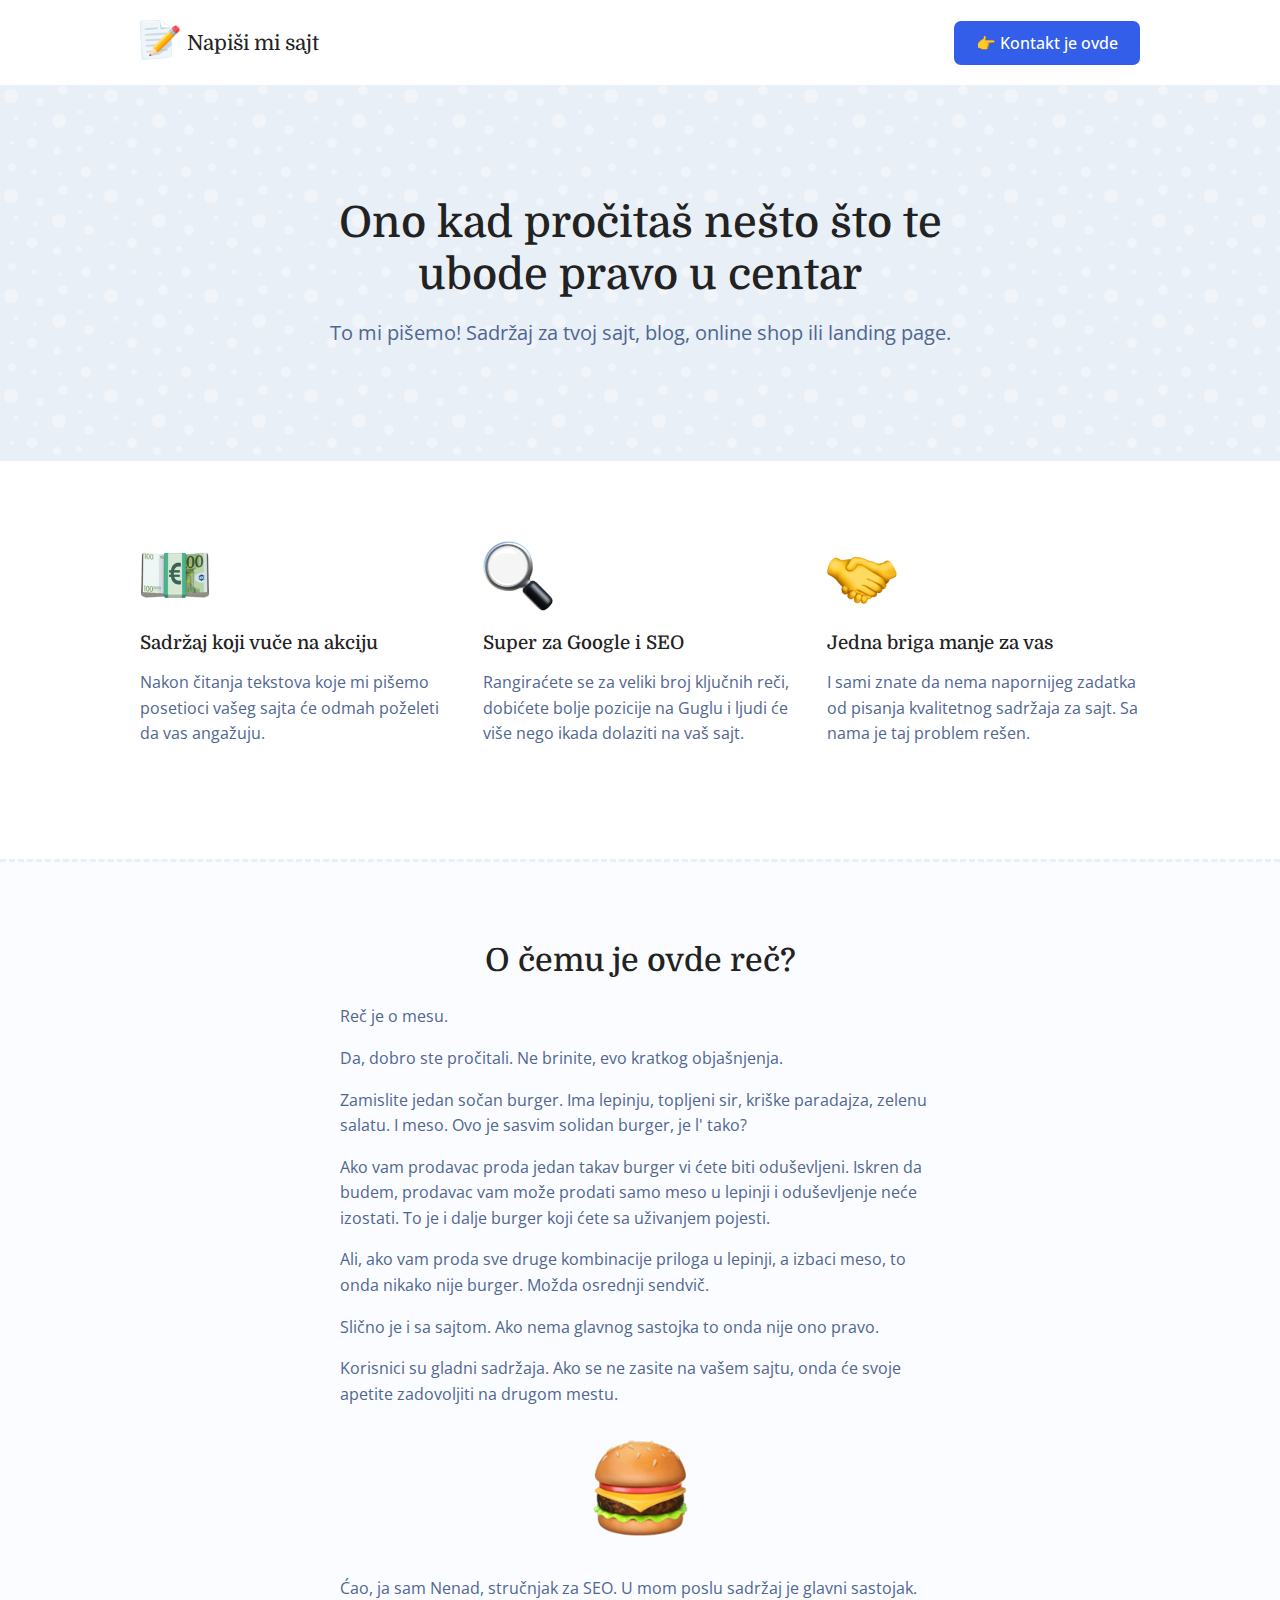
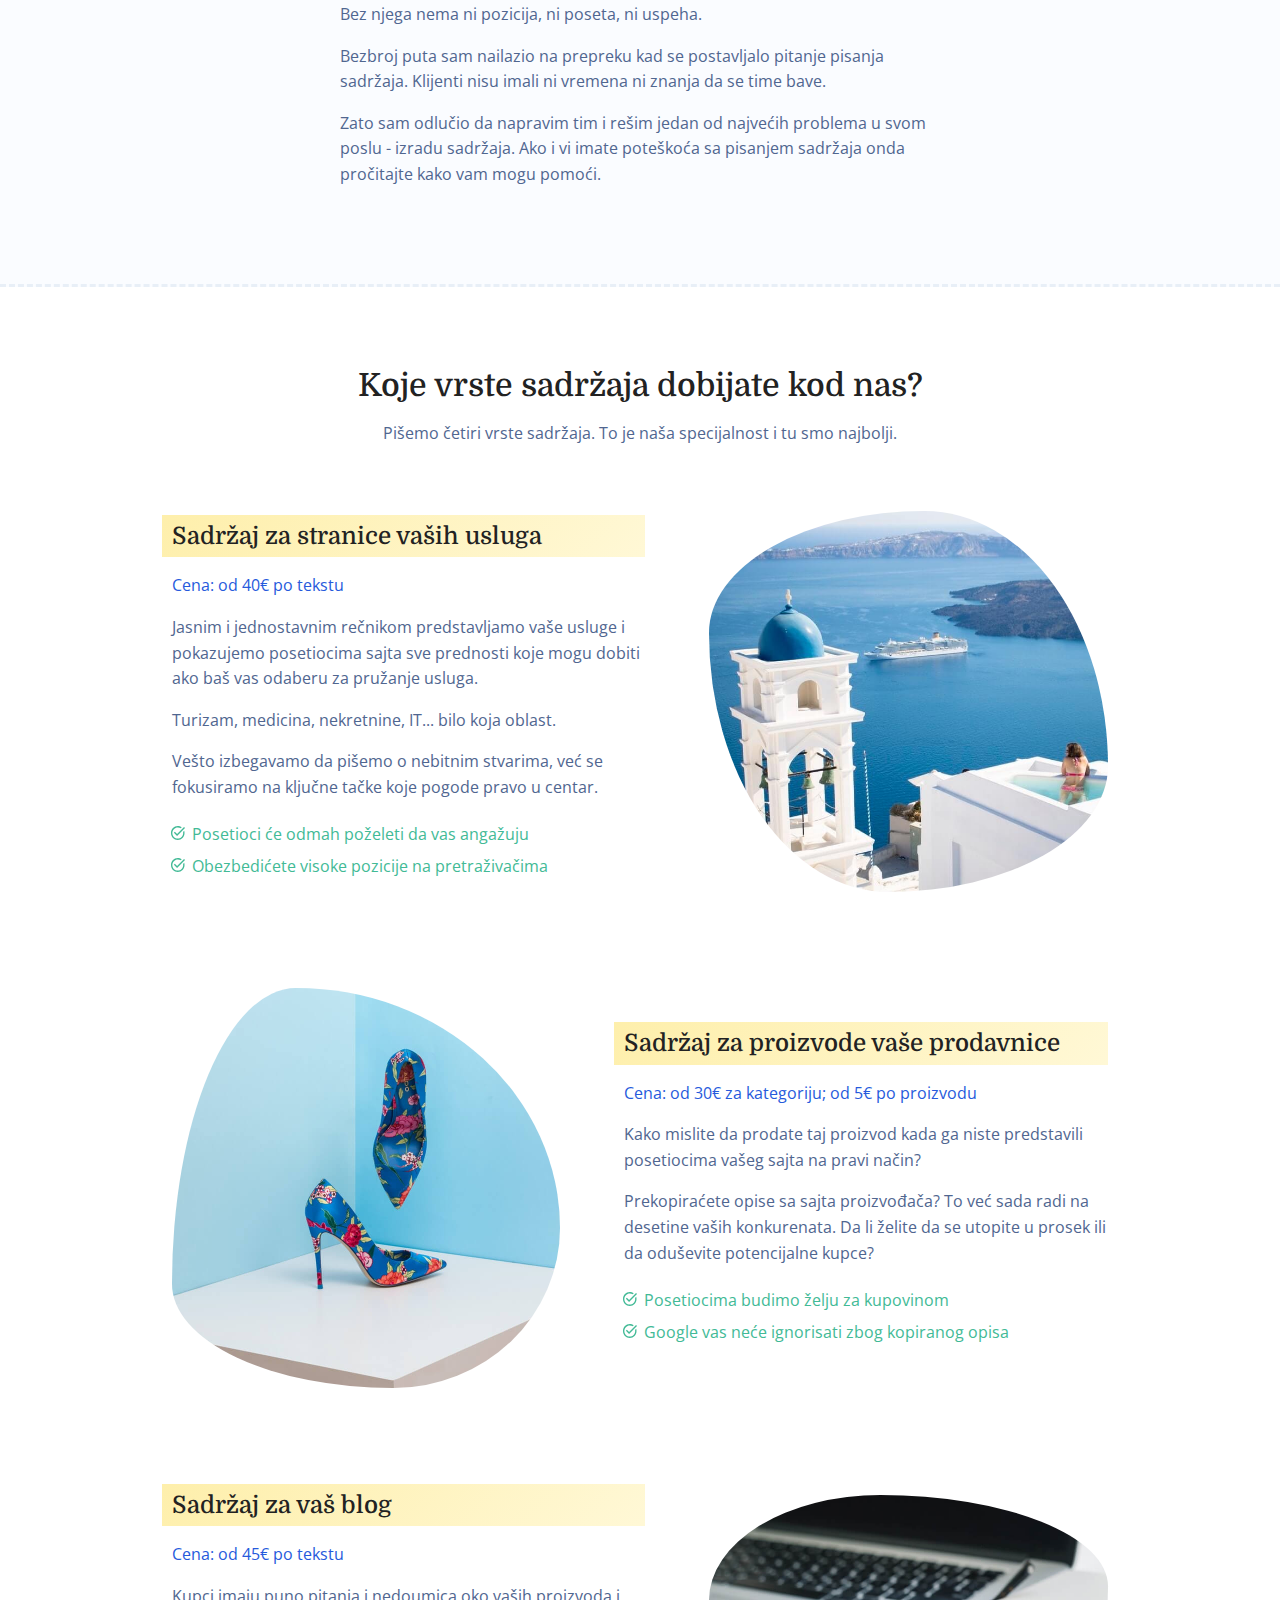
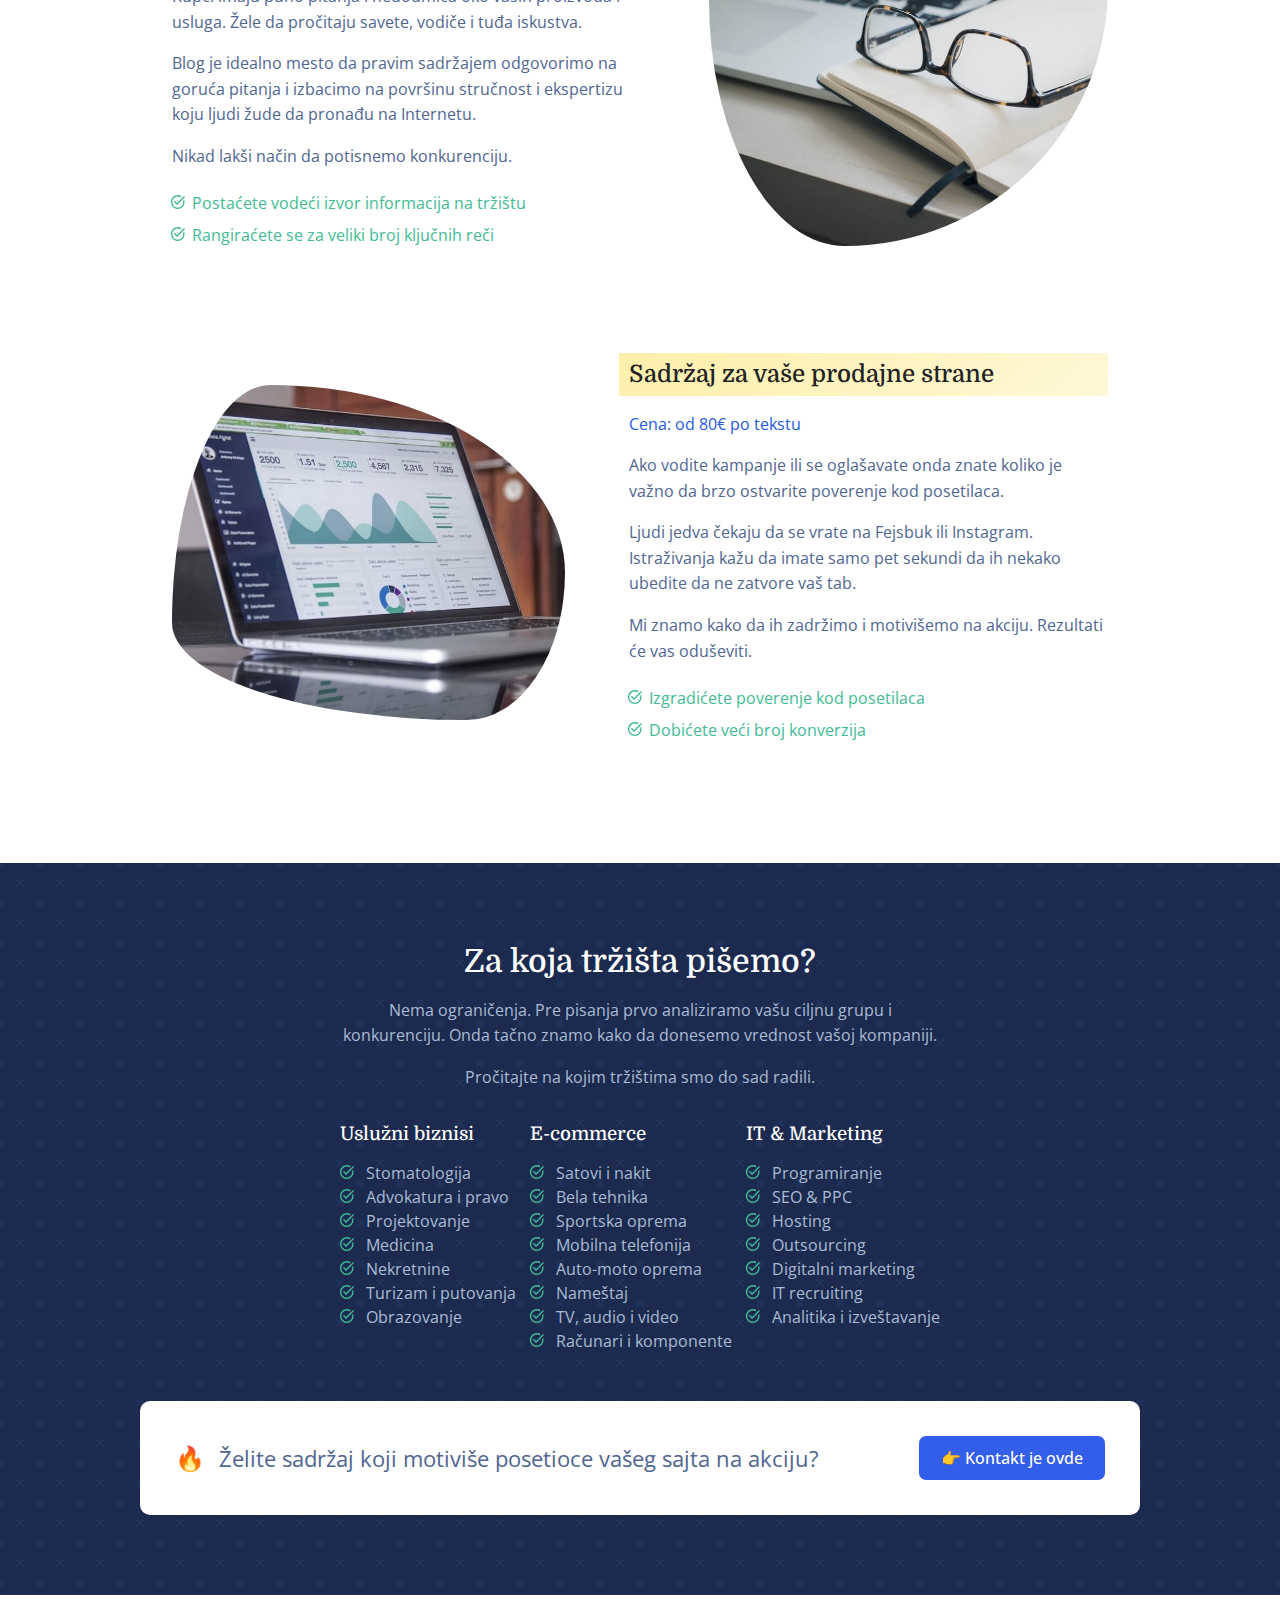
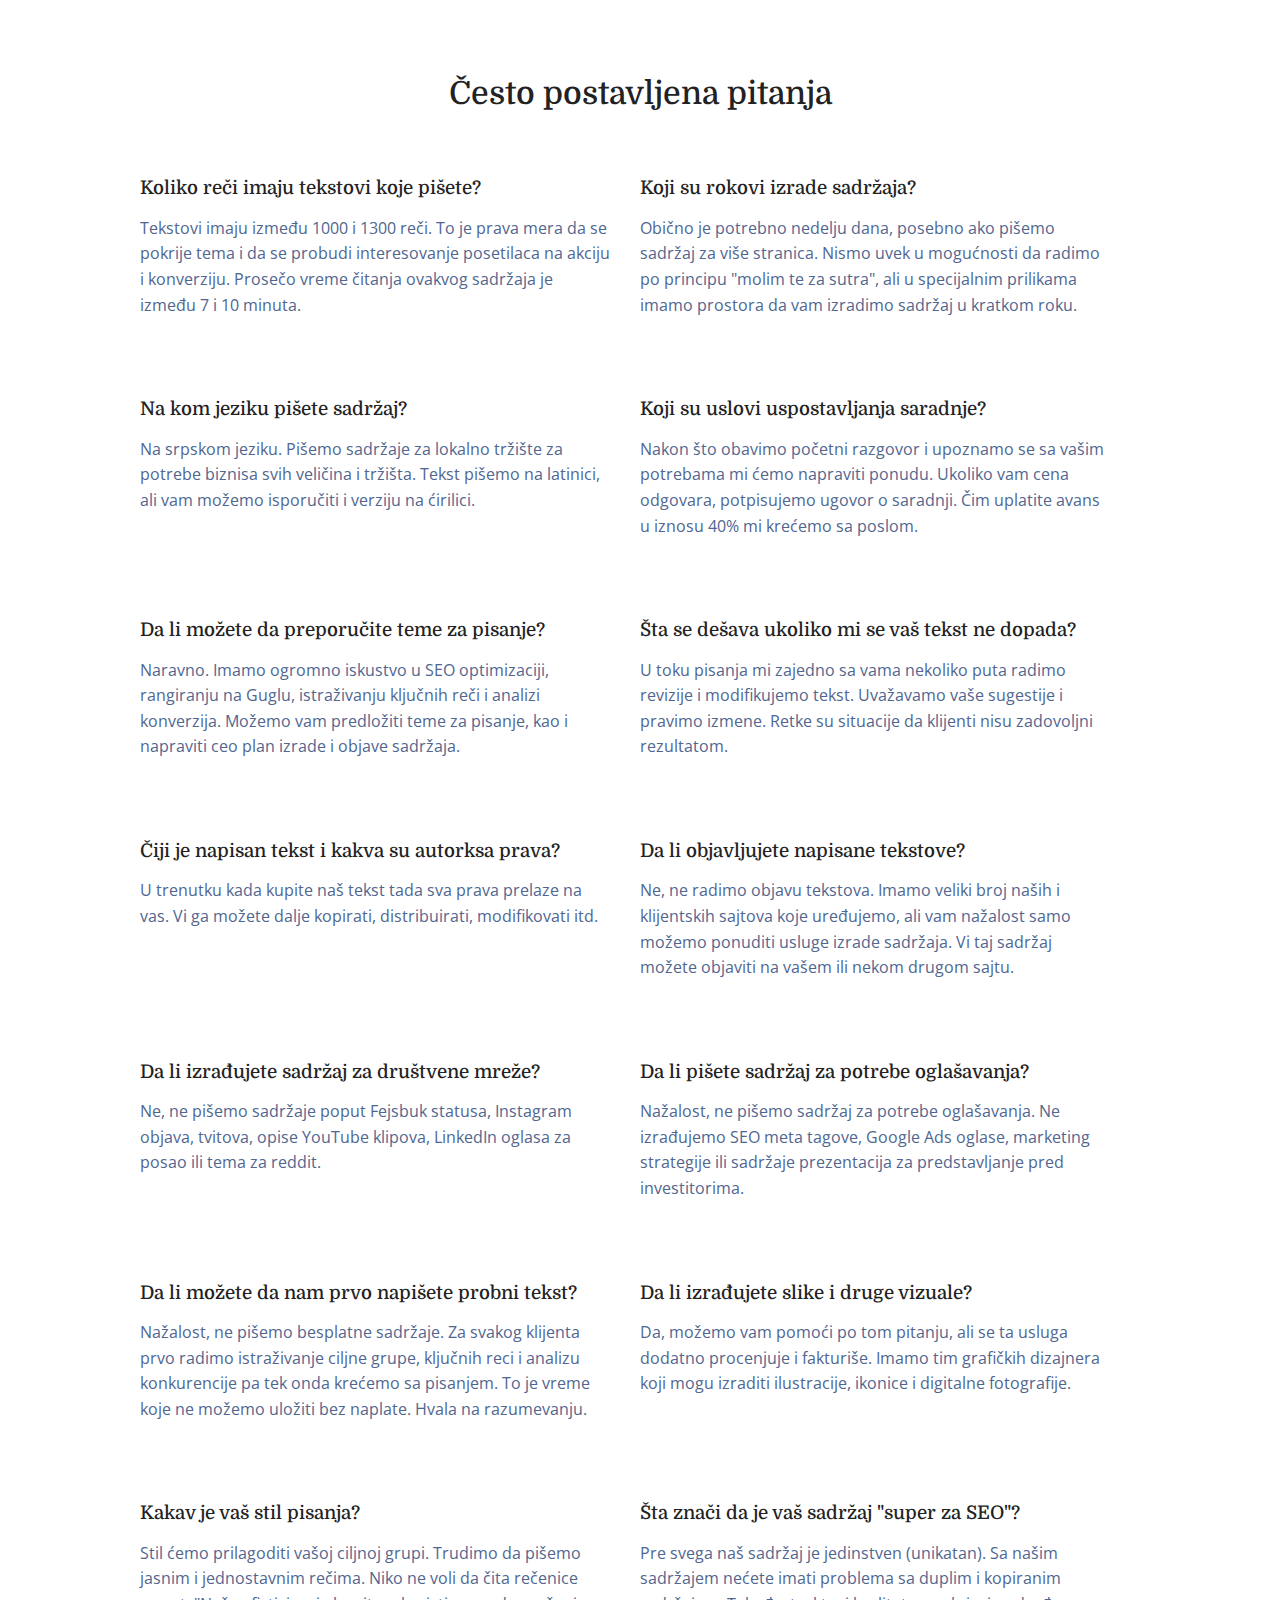
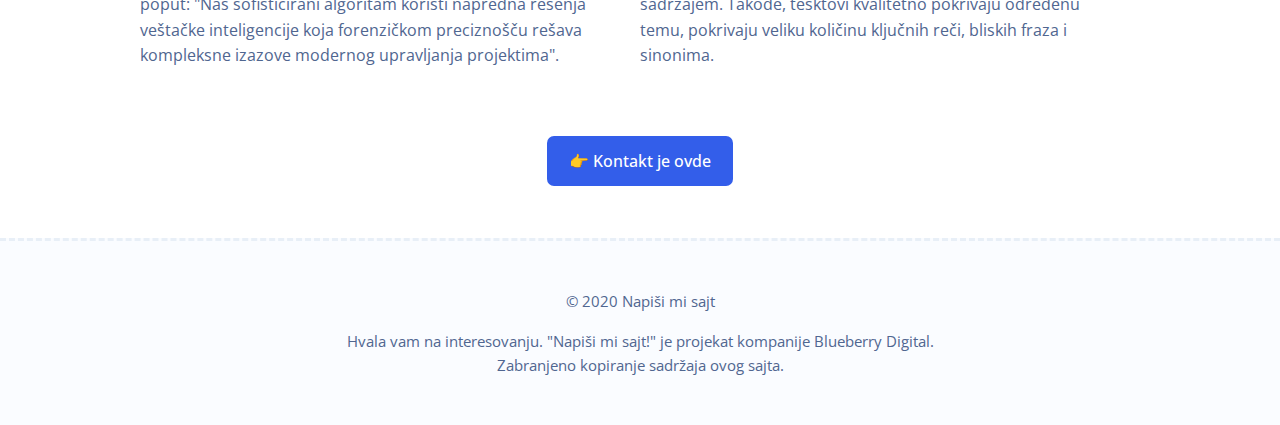
==== commit 1d827bce: "vas tvoj" ====
--- a/index.html
+++ b/index.html
@@ -1 +1 @@
-<!DOCTYPE html><html lang="sr" dir="ltr"><head><meta charset="utf-8"/><meta name="viewport" content="width=device-width,initial-scale=1"/><title>Napiši mi sajt - Pisanje sadržaja &amp; content writing</title><meta name="description" content="Majstorski dobar sadržaj za vaš sajt, blog, online shop ili landing page."/><meta property="og:title" content="Napiši mi sajt"/><meta property="og:url" content="https://www.napisimisajt.com"/><meta property="og:description" content="Majstorski dobar sadržaj za vaš sajt, blog, online shop ili landing page."/><meta property="og:image" content="https://www.napisimisajt.com/images/meta-img4.png"/><meta name="twitter:card" content="summary_large_image"/> <meta name="twitter:image" content="https://www.napisimisajt.com/images/meta-img4.png"/> <link href="https://fonts.googleapis.com/css?family=Domine&display=swap&subset=latin-ext" rel="stylesheet"/><link href="https://fonts.googleapis.com/css?family=Open+Sans&display=swap&subset=latin-ext" rel="stylesheet"/><link rel="canonical" href="https://www.napisimisajt.com"/><script>(function(w, d, s, l, i){w[l]=w[l] || [];w[l].push({"gtm.start": new Date().getTime(),event: "gtm.js"});var f=d.getElementsByTagName(s)[0],j=d.createElement(s),dl=l !="dataLayer" ? "&l=" + l : "";j.async=true;j.src="https://www.googletagmanager.com/gtm.js?id=" + i + dl;f.parentNode.insertBefore(j, f);})(window, document, "script", "dataLayer", "GTM-TRPZNKL");</script><link rel="stylesheet" href="css/style.css"/><script type="application/ld+json">{"@context": "https://schema.org", "@type": "FAQPage", "mainEntity": [{"@type": "Question", "name": "Koliko reči imaju tekstovi koje pišete?", "acceptedAnswer":{"@type": "Answer", "text": "Tekstovi imaju između 1000 i 1300 reči. To je prava mera da se pokrije tema i da se probudi interesovanje posetilaca na akciju i konverziju. Prosečo vreme čitanja ovakvog sadržaja je između 7 i 10 minuta."}},{"@type": "Question", "name": "Koji su rokovi izrade sadržaja?", "acceptedAnswer":{"@type": "Answer", "text": "Obično je potrebno nedelju dana, posebno ako pišemo sadržaj za više stranica. Nismo uvek u mogućnosti da radimo po principu \"molim te za sutra\", ali u specijalnim prilikama imamo prostora da vam izradimo sadržaj u kratkom roku."}},{"@type": "Question", "name": "Na kom jeziku pišete sadržaj?", "acceptedAnswer":{"@type": "Answer", "text": "Na srpskom jeziku. Pišemo sadržaje za lokalno tržište za potrebe biznisa svih veličina i tržišta. Tekst pišemo na latinici, ali vam možemo isporučiti i verziju na ćirilici."}},{"@type": "Question", "name": "Koji su uslovi uspostavljanja saradnje?", "acceptedAnswer":{"@type": "Answer", "text": "Nakon što obavimo početni razgovor i upoznamo se sa vašim potrebama mi ćemo napraviti ponudu. Ukoliko vam cena odgovara, potpisujemo ugovor o saradnji. Čim uplatite avans u iznosu 40% mi krećemo sa poslom."}},{"@type": "Question", "name": "Da li možete da preporučite teme za pisanje?", "acceptedAnswer":{"@type": "Answer", "text": "Naravno. Imamo ogromno iskustvo u SEO optimizaciji, rangiranju na Guglu, istraživanju ključnih reči i analizi konverzija. Možemo vam predložiti teme za pisanje, kao i napraviti ceo plan izrade i objave sadržaja."}},{"@type": "Question", "name": "Šta se dešava ukoliko mi se vaš tekst ne dopada?", "acceptedAnswer":{"@type": "Answer", "text": "U toku pisanja mi zajedno sa vama nekoliko puta radimo revizije i modifikujemo tekst. Uvažavamo vaše sugestije i pravimo izmene. Retke su situacije da klijenti nisu zadovoljni rezultatom."}},{"@type": "Question", "name": "Čiji je napisan tekst i kakva su autorksa prava?", "acceptedAnswer":{"@type": "Answer", "text": "U trenutku kada kupite naš tekst tada sva prava prelaze na vas. Vi ga možete dalje kopirati, distribuirati, modifikovati itd."}},{"@type": "Question", "name": "Da li objavljujete napisane tekstove?", "acceptedAnswer":{"@type": "Answer", "text": "Ne, ne radimo objavu tekstova. Imamo veliki broj naših i klijentskih sajtova koje uređujemo, ali vam nažalost samo možemo ponuditi usluge izrade sadržaja. Vi taj sadržaj možete objaviti na vašem ili nekom drugom sajtu."}},{"@type": "Question", "name": "Da li izrađujete sadržaj za društvene mreže?", "acceptedAnswer":{"@type": "Answer", "text": "Ne, ne pišemo sadržaje poput Fejsbuk statusa, Instagram objava, tvitova, opise YouTube klipova, LinkedIn oglasa za posao ili tema za reddit."}},{"@type": "Question", "name": "Da li pišete sadržaj za potrebe oglašavanja?", "acceptedAnswer":{"@type": "Answer", "text": "Nažalost, ne pišemo sadržaj za potrebe oglašavanja. Ne izrađujemo SEO meta tagove, Google Ads oglase, marketing strategije ili sadržaje prezentacija za predstavljanje pred investitorima."}},{"@type": "Question", "name": "Da li možete da nam prvo napišete probni tekst?", "acceptedAnswer":{"@type": "Answer", "text": "Nažalost, ne pišemo besplatne sadržaje. Za svakog klijenta prvo radimo istraživanje ciljne grupe, ključnih reci i analizu konkurencije pa tek onda krećemo sa pisanjem. To je vreme koje ne možemo uložiti bez naplate. Hvala na razumevanju."}},{"@type": "Question", "name": "Da li izrađujete slike i druge vizuale?", "acceptedAnswer":{"@type": "Answer", "text": "Da, možemo vam pomoći po tom pitanju, ali se ta usluga dodatno procenjuje i fakturiše. Imamo tim grafičkih dizajnera koji mogu izraditi ilustracije, ikonice i digitalne fotografije."}},{"@type": "Question", "name": "Kakav je vaš stil pisanja?", "acceptedAnswer":{"@type": "Answer", "text": "Stil ćemo prilagoditi vašoj ciljnoj grupi. Trudimo da pišemo jasnim i jednostavnim rečima. Niko ne voli da čita rečenice poput: \"Naš sofisticirani algoritam koristi napredna rešenja veštačke inteligencije koja forenzičkom preciznošču rešava kompleksne izazove modernog upravljanja projektima\"."}},{"@type": "Question", "name": "Šta znači da je vaš sadržaj \"super za SEO\"?", "acceptedAnswer":{"@type": "Answer", "text": "Pre svega naš sadržaj je jedinstven (unikatan). Sa našim sadržajem nećete imati problema sa duplim i kopiranim sadržajem. Takođe, tesktovi kvalitetno pokrivaju određenu temu, pokrivaju veliku količinu ključnih reči, bliskih fraza i sinonima."}}]}</script></head><body class="antialiased"><noscript><iframe src="https://www.googletagmanager.com/ns.html?id=GTM-TRPZNKL" height="0" width="0" style="display: none; visibility: hidden;"></iframe></noscript><section id="nav"><div class="nav container"><div class="mainlogo"><a href="https://napisimisajt.com"><img src="images/memo.png" width="40" height="40"/></a> <a href="https://napisimisajt.com">Napiši mi sajt</a> </div><a href="kontakt.html" class="dugme">👉 Kontakt <span>je ovde</span></a> </div></section><section id="hero"><div class="hero container"><div class="hero-text"><h1>Ono kad pročitaš nešto što te ubode pravo u centar</h1><p>To mi pišemo! Sadržaj za vaš sajt, blog, online shop ili landing page.</p></div></div></section><section id="features"><div class="features container"><div class="feature-single"> <img class="feature-icon" src="images/euro.png" alt=""/><h3>Sadržaj koji vuče na akciju</h3><p>Nakon čitanja tekstova koje mi pišemo posetioci vašeg sajta će odmah poželeti da vas angažuju.</p></div><div class="feature-single"> <img class="feature-icon" src="images/loupe.png" alt=""/><h3>Super za Google i SEO</h3><p>Rangiraćete se za veliki broj ključnih reči, dobićete bolje pozicije na Guglu i ljudi će više nego ikada dolaziti na vaš sajt.</p></div><div class="feature-single"> <img class="feature-icon" src="images/handshake.png" alt=""/><h3>Jedna briga manje za vas</h3><p>I sami znate da nema napornijeg zadatka od pisanja kvalitetnog sadržaja za sajt. Sa nama je taj problem rešen.</p></div></div></section><section id="story"><div class="story container"><div class="story-top"><h2>O čemu je ovde reč?</h2><p>Reč je o mesu.</p><p>Da, dobro ste pročitali. Ne brinite, evo kratkog objašnjenja.</p><p>Zamislite jedan sočan burger. Ima lepinju, topljeni sir, kriške paradajza, zelenu salatu. I meso. Ovo je sasvim solidan burger, je l' tako?</p><p>Ako vam prodavac proda jedan takav burger vi ćete biti oduševljeni. Iskren da budem, prodavac vam može prodati samo meso u lepinji i oduševljenje neće izostati. To je i dalje burger koji ćete sa uživanjem pojesti.</p><p>Ali, ako vam proda sve druge kombinacije priloga u lepinji, a izbaci meso, to onda nikako nije burger. Možda osrednji sendvič.</p><p>Slično je i sa sajtom. Ako nema glavnog sastojka to onda nije ono pravo.</p><p>Korisnici su gladni sadržaja. Ako se ne zasite na vašem sajtu, onda će svoje apetite zadovoljiti na drugom mestu.</p><span><img src="images/burger.png" height="100" alt=""/> </span><p>Ćao, ja sam Nenad, stručnjak za SEO. U mom poslu sadržaj je glavni sastojak. Bez njega nema ni pozicija, ni poseta, ni uspeha.</p><p>Bezbroj puta sam nailazio na prepreku kad se postavljalo pitanje pisanja sadržaja. Klijenti nisu imali ni vremena ni znanja da se time bave.</p><p>Zato sam odlučio da napravim tim i rešim jedan od najvećih problema u svom poslu - izradu sadržaja. Ako i vi imate poteškoća sa pisanjem sadržaja onda pročitajte kako vam mogu pomoći.</p></div></div></section><section id="zigzag"><div class="zigzag container"><div class="zigzag-top"><h2>Koje vrste sadržaja dobijate kod nas?</h2><p>Pišemo četiri vrste sadržaja. To je naša specijalnost i tu smo najbolji.</p></div><div class="zig"><div class="zig-text"><h3>Sadržaj za stranice vaših usluga</h3><p class="cena-teksta">Cena: od 40€ po tekstu</p><p>Jasnim i jednostavnim rečnikom predstavljamo vaše usluge i pokazujemo posetiocima sajta sve prednosti koje mogu dobiti ako baš vas odaberu za pružanje usluga.</p><p>Turizam, medicina, nekretnine, IT... bilo koja oblast.</p><p>Vešto izbegavamo da pišemo o nebitnim stvarima, već se fokusiramo na ključne tačke koje pogode pravo u centar.</p><ul><li>Posetioci će odmah poželeti da vas angažuju</li><li>Obezbedićete visoke pozicije na pretraživačima</li></ul></div><div class="zig-image z1"></div></div><div class="zag"><div class="zag-image z2"></div><div class="zag-text"><h3>Sadržaj za proizvode vaše prodavnice</h3><p class="cena-teksta">Cena: od 30€ za kategoriju; od 5€ po proizvodu</p><p>Kako mislite da prodate taj proizvod kada ga niste predstavili posetiocima vašeg sajta na pravi način?</p><p>Prekopiraćete opise sa sajta proizvođača? To već sada radi na desetine vaših konkurenata. Da li želite da se utopite u prosek ili da oduševite potencijalne kupce?</p><ul><li>Posetiocima budimo želju za kupovinom</li><li>Google vas neće ignorisati zbog kopiranog opisa</li></ul></div></div><div class="zig"><div class="zig-text"><h3>Sadržaj za vaš blog</h3><p class="cena-teksta">Cena: od 45€ po tekstu</p><p>Kupci imaju puno pitanja i nedoumica oko vaših proizvoda i usluga. Žele da pročitaju savete, vodiče i tuđa iskustva.</p><p>Blog je idealno mesto da pravim sadržajem odgovorimo na goruća pitanja i izbacimo na površinu stručnost i ekspertizu koju ljudi žude da pronađu na Internetu.</p><p>Nikad lakši način da potisnemo konkurenciju.</p><ul><li>Postaćete vodeći izvor informacija na tržištu</li><li>Rangiraćete se za veliki broj ključnih reči</li></ul></div><div class="zig-image z3"></div></div><div class="zag pb0"><div class="zag-image z4"></div><div class="zag-text"><h3>Sadržaj za vaše prodajne strane</h3><p class="cena-teksta">Cena: od 80€ po tekstu</p><p>Ako vodite kampanje ili se oglašavate onda znate koliko je važno da brzo ostvarite poverenje kod posetilaca.</p><p>Ljudi jedva čekaju da se vrate na Fejsbuk ili Instagram. Istraživanja kažu da imate samo pet sekundi da ih nekako ubedite da ne zatvore vaš tab.</p><p>Mi znamo kako da ih zadržimo i motivišemo na akciju. Rezultati će vas oduševiti.</p><ul><li>Izgradićete poverenje kod posetilaca</li><li>Dobićete veći broj konverzija</li></ul></div></div></div></section><section id="pricing"><div class="pricing container"><div class="items-lista"><div class="pricing-top"><h2>Za koja tržišta pišemo?</h2><p>Nema ograničenja. Pre pisanja prvo analiziramo vašu ciljnu grupu i konkurenciju. Onda tačno znamo kako da donesemo vrednost vašoj kompaniji.</p><p>Pročitajte na kojim tržištima smo do sad radili.</p></div><div class="items-wrap"><div class="items-single"><h3>Uslužni biznisi</h3><ul><li>Stomatologija</li><li>Advokatura i pravo</li><li>Projektovanje</li><li>Medicina</li><li>Nekretnine</li><li>Turizam i putovanja</li><li>Obrazovanje</li></ul></div><div class="items-single"><h3>E-commerce</h3><ul><li>Satovi i nakit</li><li>Bela tehnika</li><li>Sportska oprema</li><li>Mobilna telefonija</li><li>Auto-moto oprema</li><li>Nameštaj</li><li>TV, audio i video</li><li>Računari i komponente</li></ul></div><div class="items-single"><h3>IT &amp; Marketing</h3><ul><li>Programiranje</li><li>SEO &amp; PPC</li><li>Hosting</li><li>Outsourcing</li><li>Digitalni marketing</li><li>IT recruiting</li><li>Analitika i izveštavanje</li></ul></div></div></div><div class="cene"><div class="cena"><p><span>🔥</span> Želite sadržaj koji motiviše posetioce vašeg sajta na akciju?</p></div><a href="kontakt.html" class="dugme">👉 Kontakt je ovde</a> </div></div></section><section id="pitanja"><div class="pitanja container"><h2>Često postavljena pitanja</h2><div class="pitanja-sva"><div class="pitanje"><h3>Koliko reči imaju tekstovi koje pišete?</h3><p>Tekstovi imaju između 1000 i 1300 reči. To je prava mera da se pokrije tema i da se probudi interesovanje posetilaca na akciju i konverziju. Prosečo vreme čitanja ovakvog sadržaja je između 7 i 10 minuta.</p></div><div class="pitanje"><h3>Koji su rokovi izrade sadržaja?</h3><p> Obično je potrebno nedelju dana, posebno ako pišemo sadržaj za više stranica. Nismo uvek u mogućnosti da radimo po principu "molim te za sutra", ali u specijalnim prilikama imamo prostora da vam izradimo sadržaj u kratkom roku. </p></div></div><div class="pitanja-sva"><div class="pitanje"><h3>Na kom jeziku pišete sadržaj?</h3><p>Na srpskom jeziku. Pišemo sadržaje za lokalno tržište za potrebe biznisa svih veličina i tržišta. Tekst pišemo na latinici, ali vam možemo isporučiti i verziju na ćirilici.</p></div><div class="pitanje"><h3>Koji su uslovi uspostavljanja saradnje?</h3><p>Nakon što obavimo početni razgovor i upoznamo se sa vašim potrebama mi ćemo napraviti ponudu. Ukoliko vam cena odgovara, potpisujemo ugovor o saradnji. Čim uplatite avans u iznosu 40% mi krećemo sa poslom.</p></div></div><div class="pitanja-sva"><div class="pitanje"><h3>Da li možete da preporučite teme za pisanje?</h3><p> Naravno. Imamo ogromno iskustvo u SEO optimizaciji, rangiranju na Guglu, istraživanju ključnih reči i analizi konverzija. Možemo vam predložiti teme za pisanje, kao i napraviti ceo plan izrade i objave sadržaja. </p></div><div class="pitanje"><h3>Šta se dešava ukoliko mi se vaš tekst ne dopada?</h3><p>U toku pisanja mi zajedno sa vama nekoliko puta radimo revizije i modifikujemo tekst. Uvažavamo vaše sugestije i pravimo izmene. Retke su situacije da klijenti nisu zadovoljni rezultatom.</p></div></div><div class="pitanja-sva"><div class="pitanje"><h3>Čiji je napisan tekst i kakva su autorksa prava?</h3><p>U trenutku kada kupite naš tekst tada sva prava prelaze na vas. Vi ga možete dalje kopirati, distribuirati, modifikovati itd.</p></div><div class="pitanje"><h3>Da li objavljujete napisane tekstove?</h3><p> Ne, ne radimo objavu tekstova. Imamo veliki broj naših i klijentskih sajtova koje uređujemo, ali vam nažalost samo možemo ponuditi usluge izrade sadržaja. Vi taj sadržaj možete objaviti na vašem ili nekom drugom sajtu. </p></div></div><div class="pitanja-sva"><div class="pitanje"><h3>Da li izrađujete sadržaj za društvene mreže?</h3><p>Ne, ne pišemo sadržaje poput Fejsbuk statusa, Instagram objava, tvitova, opise YouTube klipova, LinkedIn oglasa za posao ili tema za reddit.</p></div><div class="pitanje"><h3>Da li pišete sadržaj za potrebe oglašavanja?</h3><p>Nažalost, ne pišemo sadržaj za potrebe oglašavanja. Ne izrađujemo SEO meta tagove, Google Ads oglase, marketing strategije ili sadržaje prezentacija za predstavljanje pred investitorima.</p></div></div><div class="pitanja-sva"><div class="pitanje"><h3>Da li možete da nam prvo napišete probni tekst?</h3><p> Nažalost, ne pišemo besplatne sadržaje. Za svakog klijenta prvo radimo istraživanje ciljne grupe, ključnih reci i analizu konkurencije pa tek onda krećemo sa pisanjem. To je vreme koje ne možemo uložiti bez naplate. Hvala na razumevanju. </p></div><div class="pitanje"><h3>Da li izrađujete slike i druge vizuale?</h3><p>Da, možemo vam pomoći po tom pitanju, ali se ta usluga dodatno procenjuje i fakturiše. Imamo tim grafičkih dizajnera koji mogu izraditi ilustracije, ikonice i digitalne fotografije.</p></div></div><div class="pitanja-sva"><div class="pitanje"><h3>Kakav je vaš stil pisanja?</h3><p> Stil ćemo prilagoditi vašoj ciljnoj grupi. Trudimo da pišemo jasnim i jednostavnim rečima. Niko ne voli da čita rečenice poput: "Naš sofisticirani algoritam koristi napredna rešenja veštačke inteligencije koja forenzičkom preciznošču rešava kompleksne izazove modernog upravljanja projektima". </p></div><div class="pitanje"><h3>Šta znači da je vaš sadržaj "super za SEO"?</h3><p> Pre svega naš sadržaj je jedinstven (unikatan). Sa našim sadržajem nećete imati problema sa duplim i kopiranim sadržajem. Takođe, tesktovi kvalitetno pokrivaju određenu temu, pokrivaju veliku količinu ključnih reči, bliskih fraza i sinonima. </p></div></div></div></section><section id="bottom-cta"><div class="bottom-cta container"><p class="hero-cta"><a href="kontakt.html" class="dugme">👉 Kontakt je ovde</a></p></div></section><section id="footer"><div class="footer container"><p>© 2020 Napiši mi sajt</p><p>Hvala vam na interesovanju. "Napiši mi sajt!" je projekat kompanije Blueberry Digital. Zabranjeno kopiranje sadržaja ovog sajta.</p></div></section></body></html>
+<!DOCTYPE html><html lang="sr" dir="ltr"><head><meta charset="utf-8"/><meta name="viewport" content="width=device-width,initial-scale=1"/><title>Napiši mi sajt - Pisanje sadržaja &amp; content writing</title><meta name="description" content="Majstorski dobar sadržaj za vaš sajt, blog, online shop ili landing page."/><meta property="og:title" content="Napiši mi sajt"/><meta property="og:url" content="https://www.napisimisajt.com"/><meta property="og:description" content="Majstorski dobar sadržaj za vaš sajt, blog, online shop ili landing page."/><meta property="og:image" content="https://www.napisimisajt.com/images/meta-img4.png"/><meta name="twitter:card" content="summary_large_image"/> <meta name="twitter:image" content="https://www.napisimisajt.com/images/meta-img4.png"/> <link href="https://fonts.googleapis.com/css?family=Domine&display=swap&subset=latin-ext" rel="stylesheet"/><link href="https://fonts.googleapis.com/css?family=Open+Sans&display=swap&subset=latin-ext" rel="stylesheet"/><link rel="canonical" href="https://www.napisimisajt.com"/><script>(function(w, d, s, l, i){w[l]=w[l] || [];w[l].push({"gtm.start": new Date().getTime(),event: "gtm.js"});var f=d.getElementsByTagName(s)[0],j=d.createElement(s),dl=l !="dataLayer" ? "&l=" + l : "";j.async=true;j.src="https://www.googletagmanager.com/gtm.js?id=" + i + dl;f.parentNode.insertBefore(j, f);})(window, document, "script", "dataLayer", "GTM-TRPZNKL");</script><link rel="stylesheet" href="css/style.css"/><script type="application/ld+json">{"@context": "https://schema.org", "@type": "FAQPage", "mainEntity": [{"@type": "Question", "name": "Koliko reči imaju tekstovi koje pišete?", "acceptedAnswer":{"@type": "Answer", "text": "Tekstovi imaju između 1000 i 1300 reči. To je prava mera da se pokrije tema i da se probudi interesovanje posetilaca na akciju i konverziju. Prosečo vreme čitanja ovakvog sadržaja je između 7 i 10 minuta."}},{"@type": "Question", "name": "Koji su rokovi izrade sadržaja?", "acceptedAnswer":{"@type": "Answer", "text": "Obično je potrebno nedelju dana, posebno ako pišemo sadržaj za više stranica. Nismo uvek u mogućnosti da radimo po principu \"molim te za sutra\", ali u specijalnim prilikama imamo prostora da vam izradimo sadržaj u kratkom roku."}},{"@type": "Question", "name": "Na kom jeziku pišete sadržaj?", "acceptedAnswer":{"@type": "Answer", "text": "Na srpskom jeziku. Pišemo sadržaje za lokalno tržište za potrebe biznisa svih veličina i tržišta. Tekst pišemo na latinici, ali vam možemo isporučiti i verziju na ćirilici."}},{"@type": "Question", "name": "Koji su uslovi uspostavljanja saradnje?", "acceptedAnswer":{"@type": "Answer", "text": "Nakon što obavimo početni razgovor i upoznamo se sa vašim potrebama mi ćemo napraviti ponudu. Ukoliko vam cena odgovara, potpisujemo ugovor o saradnji. Čim uplatite avans u iznosu 40% mi krećemo sa poslom."}},{"@type": "Question", "name": "Da li možete da preporučite teme za pisanje?", "acceptedAnswer":{"@type": "Answer", "text": "Naravno. Imamo ogromno iskustvo u SEO optimizaciji, rangiranju na Guglu, istraživanju ključnih reči i analizi konverzija. Možemo vam predložiti teme za pisanje, kao i napraviti ceo plan izrade i objave sadržaja."}},{"@type": "Question", "name": "Šta se dešava ukoliko mi se vaš tekst ne dopada?", "acceptedAnswer":{"@type": "Answer", "text": "U toku pisanja mi zajedno sa vama nekoliko puta radimo revizije i modifikujemo tekst. Uvažavamo vaše sugestije i pravimo izmene. Retke su situacije da klijenti nisu zadovoljni rezultatom."}},{"@type": "Question", "name": "Čiji je napisan tekst i kakva su autorksa prava?", "acceptedAnswer":{"@type": "Answer", "text": "U trenutku kada kupite naš tekst tada sva prava prelaze na vas. Vi ga možete dalje kopirati, distribuirati, modifikovati itd."}},{"@type": "Question", "name": "Da li objavljujete napisane tekstove?", "acceptedAnswer":{"@type": "Answer", "text": "Ne, ne radimo objavu tekstova. Imamo veliki broj naših i klijentskih sajtova koje uređujemo, ali vam nažalost samo možemo ponuditi usluge izrade sadržaja. Vi taj sadržaj možete objaviti na vašem ili nekom drugom sajtu."}},{"@type": "Question", "name": "Da li izrađujete sadržaj za društvene mreže?", "acceptedAnswer":{"@type": "Answer", "text": "Ne, ne pišemo sadržaje poput Fejsbuk statusa, Instagram objava, tvitova, opise YouTube klipova, LinkedIn oglasa za posao ili tema za reddit."}},{"@type": "Question", "name": "Da li pišete sadržaj za potrebe oglašavanja?", "acceptedAnswer":{"@type": "Answer", "text": "Nažalost, ne pišemo sadržaj za potrebe oglašavanja. Ne izrađujemo SEO meta tagove, Google Ads oglase, marketing strategije ili sadržaje prezentacija za predstavljanje pred investitorima."}},{"@type": "Question", "name": "Da li možete da nam prvo napišete probni tekst?", "acceptedAnswer":{"@type": "Answer", "text": "Nažalost, ne pišemo besplatne sadržaje. Za svakog klijenta prvo radimo istraživanje ciljne grupe, ključnih reci i analizu konkurencije pa tek onda krećemo sa pisanjem. To je vreme koje ne možemo uložiti bez naplate. Hvala na razumevanju."}},{"@type": "Question", "name": "Da li izrađujete slike i druge vizuale?", "acceptedAnswer":{"@type": "Answer", "text": "Da, možemo vam pomoći po tom pitanju, ali se ta usluga dodatno procenjuje i fakturiše. Imamo tim grafičkih dizajnera koji mogu izraditi ilustracije, ikonice i digitalne fotografije."}},{"@type": "Question", "name": "Kakav je vaš stil pisanja?", "acceptedAnswer":{"@type": "Answer", "text": "Stil ćemo prilagoditi vašoj ciljnoj grupi. Trudimo da pišemo jasnim i jednostavnim rečima. Niko ne voli da čita rečenice poput: \"Naš sofisticirani algoritam koristi napredna rešenja veštačke inteligencije koja forenzičkom preciznošču rešava kompleksne izazove modernog upravljanja projektima\"."}},{"@type": "Question", "name": "Šta znači da je vaš sadržaj \"super za SEO\"?", "acceptedAnswer":{"@type": "Answer", "text": "Pre svega naš sadržaj je jedinstven (unikatan). Sa našim sadržajem nećete imati problema sa duplim i kopiranim sadržajem. Takođe, tesktovi kvalitetno pokrivaju određenu temu, pokrivaju veliku količinu ključnih reči, bliskih fraza i sinonima."}}]}</script></head><body class="antialiased"><noscript><iframe src="https://www.googletagmanager.com/ns.html?id=GTM-TRPZNKL" height="0" width="0" style="display: none; visibility: hidden;"></iframe></noscript><section id="nav"><div class="nav container"><div class="mainlogo"><a href="https://napisimisajt.com"><img src="images/memo.png" width="40" height="40"/></a> <a href="https://napisimisajt.com">Napiši mi sajt</a> </div><a href="kontakt.html" class="dugme">👉 Kontakt <span>je ovde</span></a> </div></section><section id="hero"><div class="hero container"><div class="hero-text"><h1>Ono kad pročitaš nešto što te ubode pravo u centar</h1><p>To mi pišemo! Sadržaj za tvoj sajt, blog, online shop ili landing page.</p></div></div></section><section id="features"><div class="features container"><div class="feature-single"> <img class="feature-icon" src="images/euro.png" alt=""/><h3>Sadržaj koji vuče na akciju</h3><p>Nakon čitanja tekstova koje mi pišemo posetioci vašeg sajta će odmah poželeti da vas angažuju.</p></div><div class="feature-single"> <img class="feature-icon" src="images/loupe.png" alt=""/><h3>Super za Google i SEO</h3><p>Rangiraćete se za veliki broj ključnih reči, dobićete bolje pozicije na Guglu i ljudi će više nego ikada dolaziti na vaš sajt.</p></div><div class="feature-single"> <img class="feature-icon" src="images/handshake.png" alt=""/><h3>Jedna briga manje za vas</h3><p>I sami znate da nema napornijeg zadatka od pisanja kvalitetnog sadržaja za sajt. Sa nama je taj problem rešen.</p></div></div></section><section id="story"><div class="story container"><div class="story-top"><h2>O čemu je ovde reč?</h2><p>Reč je o mesu.</p><p>Da, dobro ste pročitali. Ne brinite, evo kratkog objašnjenja.</p><p>Zamislite jedan sočan burger. Ima lepinju, topljeni sir, kriške paradajza, zelenu salatu. I meso. Ovo je sasvim solidan burger, je l' tako?</p><p>Ako vam prodavac proda jedan takav burger vi ćete biti oduševljeni. Iskren da budem, prodavac vam može prodati samo meso u lepinji i oduševljenje neće izostati. To je i dalje burger koji ćete sa uživanjem pojesti.</p><p>Ali, ako vam proda sve druge kombinacije priloga u lepinji, a izbaci meso, to onda nikako nije burger. Možda osrednji sendvič.</p><p>Slično je i sa sajtom. Ako nema glavnog sastojka to onda nije ono pravo.</p><p>Korisnici su gladni sadržaja. Ako se ne zasite na vašem sajtu, onda će svoje apetite zadovoljiti na drugom mestu.</p><span><img src="images/burger.png" height="100" alt=""/> </span><p>Ćao, ja sam Nenad, stručnjak za SEO. U mom poslu sadržaj je glavni sastojak. Bez njega nema ni pozicija, ni poseta, ni uspeha.</p><p>Bezbroj puta sam nailazio na prepreku kad se postavljalo pitanje pisanja sadržaja. Klijenti nisu imali ni vremena ni znanja da se time bave.</p><p>Zato sam odlučio da napravim tim i rešim jedan od najvećih problema u svom poslu - izradu sadržaja. Ako i vi imate poteškoća sa pisanjem sadržaja onda pročitajte kako vam mogu pomoći.</p></div></div></section><section id="zigzag"><div class="zigzag container"><div class="zigzag-top"><h2>Koje vrste sadržaja dobijate kod nas?</h2><p>Pišemo četiri vrste sadržaja. To je naša specijalnost i tu smo najbolji.</p></div><div class="zig"><div class="zig-text"><h3>Sadržaj za stranice vaših usluga</h3><p class="cena-teksta">Cena: od 40€ po tekstu</p><p>Jasnim i jednostavnim rečnikom predstavljamo vaše usluge i pokazujemo posetiocima sajta sve prednosti koje mogu dobiti ako baš vas odaberu za pružanje usluga.</p><p>Turizam, medicina, nekretnine, IT... bilo koja oblast.</p><p>Vešto izbegavamo da pišemo o nebitnim stvarima, već se fokusiramo na ključne tačke koje pogode pravo u centar.</p><ul><li>Posetioci će odmah poželeti da vas angažuju</li><li>Obezbedićete visoke pozicije na pretraživačima</li></ul></div><div class="zig-image z1"></div></div><div class="zag"><div class="zag-image z2"></div><div class="zag-text"><h3>Sadržaj za proizvode vaše prodavnice</h3><p class="cena-teksta">Cena: od 30€ za kategoriju; od 5€ po proizvodu</p><p>Kako mislite da prodate taj proizvod kada ga niste predstavili posetiocima vašeg sajta na pravi način?</p><p>Prekopiraćete opise sa sajta proizvođača? To već sada radi na desetine vaših konkurenata. Da li želite da se utopite u prosek ili da oduševite potencijalne kupce?</p><ul><li>Posetiocima budimo želju za kupovinom</li><li>Google vas neće ignorisati zbog kopiranog opisa</li></ul></div></div><div class="zig"><div class="zig-text"><h3>Sadržaj za vaš blog</h3><p class="cena-teksta">Cena: od 45€ po tekstu</p><p>Kupci imaju puno pitanja i nedoumica oko vaših proizvoda i usluga. Žele da pročitaju savete, vodiče i tuđa iskustva.</p><p>Blog je idealno mesto da pravim sadržajem odgovorimo na goruća pitanja i izbacimo na površinu stručnost i ekspertizu koju ljudi žude da pronađu na Internetu.</p><p>Nikad lakši način da potisnemo konkurenciju.</p><ul><li>Postaćete vodeći izvor informacija na tržištu</li><li>Rangiraćete se za veliki broj ključnih reči</li></ul></div><div class="zig-image z3"></div></div><div class="zag pb0"><div class="zag-image z4"></div><div class="zag-text"><h3>Sadržaj za vaše prodajne strane</h3><p class="cena-teksta">Cena: od 80€ po tekstu</p><p>Ako vodite kampanje ili se oglašavate onda znate koliko je važno da brzo ostvarite poverenje kod posetilaca.</p><p>Ljudi jedva čekaju da se vrate na Fejsbuk ili Instagram. Istraživanja kažu da imate samo pet sekundi da ih nekako ubedite da ne zatvore vaš tab.</p><p>Mi znamo kako da ih zadržimo i motivišemo na akciju. Rezultati će vas oduševiti.</p><ul><li>Izgradićete poverenje kod posetilaca</li><li>Dobićete veći broj konverzija</li></ul></div></div></div></section><section id="pricing"><div class="pricing container"><div class="items-lista"><div class="pricing-top"><h2>Za koja tržišta pišemo?</h2><p>Nema ograničenja. Pre pisanja prvo analiziramo vašu ciljnu grupu i konkurenciju. Onda tačno znamo kako da donesemo vrednost vašoj kompaniji.</p><p>Pročitajte na kojim tržištima smo do sad radili.</p></div><div class="items-wrap"><div class="items-single"><h3>Uslužni biznisi</h3><ul><li>Stomatologija</li><li>Advokatura i pravo</li><li>Projektovanje</li><li>Medicina</li><li>Nekretnine</li><li>Turizam i putovanja</li><li>Obrazovanje</li></ul></div><div class="items-single"><h3>E-commerce</h3><ul><li>Satovi i nakit</li><li>Bela tehnika</li><li>Sportska oprema</li><li>Mobilna telefonija</li><li>Auto-moto oprema</li><li>Nameštaj</li><li>TV, audio i video</li><li>Računari i komponente</li></ul></div><div class="items-single"><h3>IT &amp; Marketing</h3><ul><li>Programiranje</li><li>SEO &amp; PPC</li><li>Hosting</li><li>Outsourcing</li><li>Digitalni marketing</li><li>IT recruiting</li><li>Analitika i izveštavanje</li></ul></div></div></div><div class="cene"><div class="cena"><p><span>🔥</span> Želite sadržaj koji motiviše posetioce vašeg sajta na akciju?</p></div><a href="kontakt.html" class="dugme">👉 Kontakt je ovde</a> </div></div></section><section id="pitanja"><div class="pitanja container"><h2>Često postavljena pitanja</h2><div class="pitanja-sva"><div class="pitanje"><h3>Koliko reči imaju tekstovi koje pišete?</h3><p>Tekstovi imaju između 1000 i 1300 reči. To je prava mera da se pokrije tema i da se probudi interesovanje posetilaca na akciju i konverziju. Prosečo vreme čitanja ovakvog sadržaja je između 7 i 10 minuta.</p></div><div class="pitanje"><h3>Koji su rokovi izrade sadržaja?</h3><p> Obično je potrebno nedelju dana, posebno ako pišemo sadržaj za više stranica. Nismo uvek u mogućnosti da radimo po principu "molim te za sutra", ali u specijalnim prilikama imamo prostora da vam izradimo sadržaj u kratkom roku. </p></div></div><div class="pitanja-sva"><div class="pitanje"><h3>Na kom jeziku pišete sadržaj?</h3><p>Na srpskom jeziku. Pišemo sadržaje za lokalno tržište za potrebe biznisa svih veličina i tržišta. Tekst pišemo na latinici, ali vam možemo isporučiti i verziju na ćirilici.</p></div><div class="pitanje"><h3>Koji su uslovi uspostavljanja saradnje?</h3><p>Nakon što obavimo početni razgovor i upoznamo se sa vašim potrebama mi ćemo napraviti ponudu. Ukoliko vam cena odgovara, potpisujemo ugovor o saradnji. Čim uplatite avans u iznosu 40% mi krećemo sa poslom.</p></div></div><div class="pitanja-sva"><div class="pitanje"><h3>Da li možete da preporučite teme za pisanje?</h3><p> Naravno. Imamo ogromno iskustvo u SEO optimizaciji, rangiranju na Guglu, istraživanju ključnih reči i analizi konverzija. Možemo vam predložiti teme za pisanje, kao i napraviti ceo plan izrade i objave sadržaja. </p></div><div class="pitanje"><h3>Šta se dešava ukoliko mi se vaš tekst ne dopada?</h3><p>U toku pisanja mi zajedno sa vama nekoliko puta radimo revizije i modifikujemo tekst. Uvažavamo vaše sugestije i pravimo izmene. Retke su situacije da klijenti nisu zadovoljni rezultatom.</p></div></div><div class="pitanja-sva"><div class="pitanje"><h3>Čiji je napisan tekst i kakva su autorksa prava?</h3><p>U trenutku kada kupite naš tekst tada sva prava prelaze na vas. Vi ga možete dalje kopirati, distribuirati, modifikovati itd.</p></div><div class="pitanje"><h3>Da li objavljujete napisane tekstove?</h3><p> Ne, ne radimo objavu tekstova. Imamo veliki broj naših i klijentskih sajtova koje uređujemo, ali vam nažalost samo možemo ponuditi usluge izrade sadržaja. Vi taj sadržaj možete objaviti na vašem ili nekom drugom sajtu. </p></div></div><div class="pitanja-sva"><div class="pitanje"><h3>Da li izrađujete sadržaj za društvene mreže?</h3><p>Ne, ne pišemo sadržaje poput Fejsbuk statusa, Instagram objava, tvitova, opise YouTube klipova, LinkedIn oglasa za posao ili tema za reddit.</p></div><div class="pitanje"><h3>Da li pišete sadržaj za potrebe oglašavanja?</h3><p>Nažalost, ne pišemo sadržaj za potrebe oglašavanja. Ne izrađujemo SEO meta tagove, Google Ads oglase, marketing strategije ili sadržaje prezentacija za predstavljanje pred investitorima.</p></div></div><div class="pitanja-sva"><div class="pitanje"><h3>Da li možete da nam prvo napišete probni tekst?</h3><p> Nažalost, ne pišemo besplatne sadržaje. Za svakog klijenta prvo radimo istraživanje ciljne grupe, ključnih reci i analizu konkurencije pa tek onda krećemo sa pisanjem. To je vreme koje ne možemo uložiti bez naplate. Hvala na razumevanju. </p></div><div class="pitanje"><h3>Da li izrađujete slike i druge vizuale?</h3><p>Da, možemo vam pomoći po tom pitanju, ali se ta usluga dodatno procenjuje i fakturiše. Imamo tim grafičkih dizajnera koji mogu izraditi ilustracije, ikonice i digitalne fotografije.</p></div></div><div class="pitanja-sva"><div class="pitanje"><h3>Kakav je vaš stil pisanja?</h3><p> Stil ćemo prilagoditi vašoj ciljnoj grupi. Trudimo da pišemo jasnim i jednostavnim rečima. Niko ne voli da čita rečenice poput: "Naš sofisticirani algoritam koristi napredna rešenja veštačke inteligencije koja forenzičkom preciznošču rešava kompleksne izazove modernog upravljanja projektima". </p></div><div class="pitanje"><h3>Šta znači da je vaš sadržaj "super za SEO"?</h3><p> Pre svega naš sadržaj je jedinstven (unikatan). Sa našim sadržajem nećete imati problema sa duplim i kopiranim sadržajem. Takođe, tesktovi kvalitetno pokrivaju određenu temu, pokrivaju veliku količinu ključnih reči, bliskih fraza i sinonima. </p></div></div></div></section><section id="bottom-cta"><div class="bottom-cta container"><p class="hero-cta"><a href="kontakt.html" class="dugme">👉 Kontakt je ovde</a></p></div></section><section id="footer"><div class="footer container"><p>© 2020 Napiši mi sajt</p><p>Hvala vam na interesovanju. "Napiši mi sajt!" je projekat kompanije Blueberry Digital. Zabranjeno kopiranje sadržaja ovog sajta.</p></div></section></body></html>
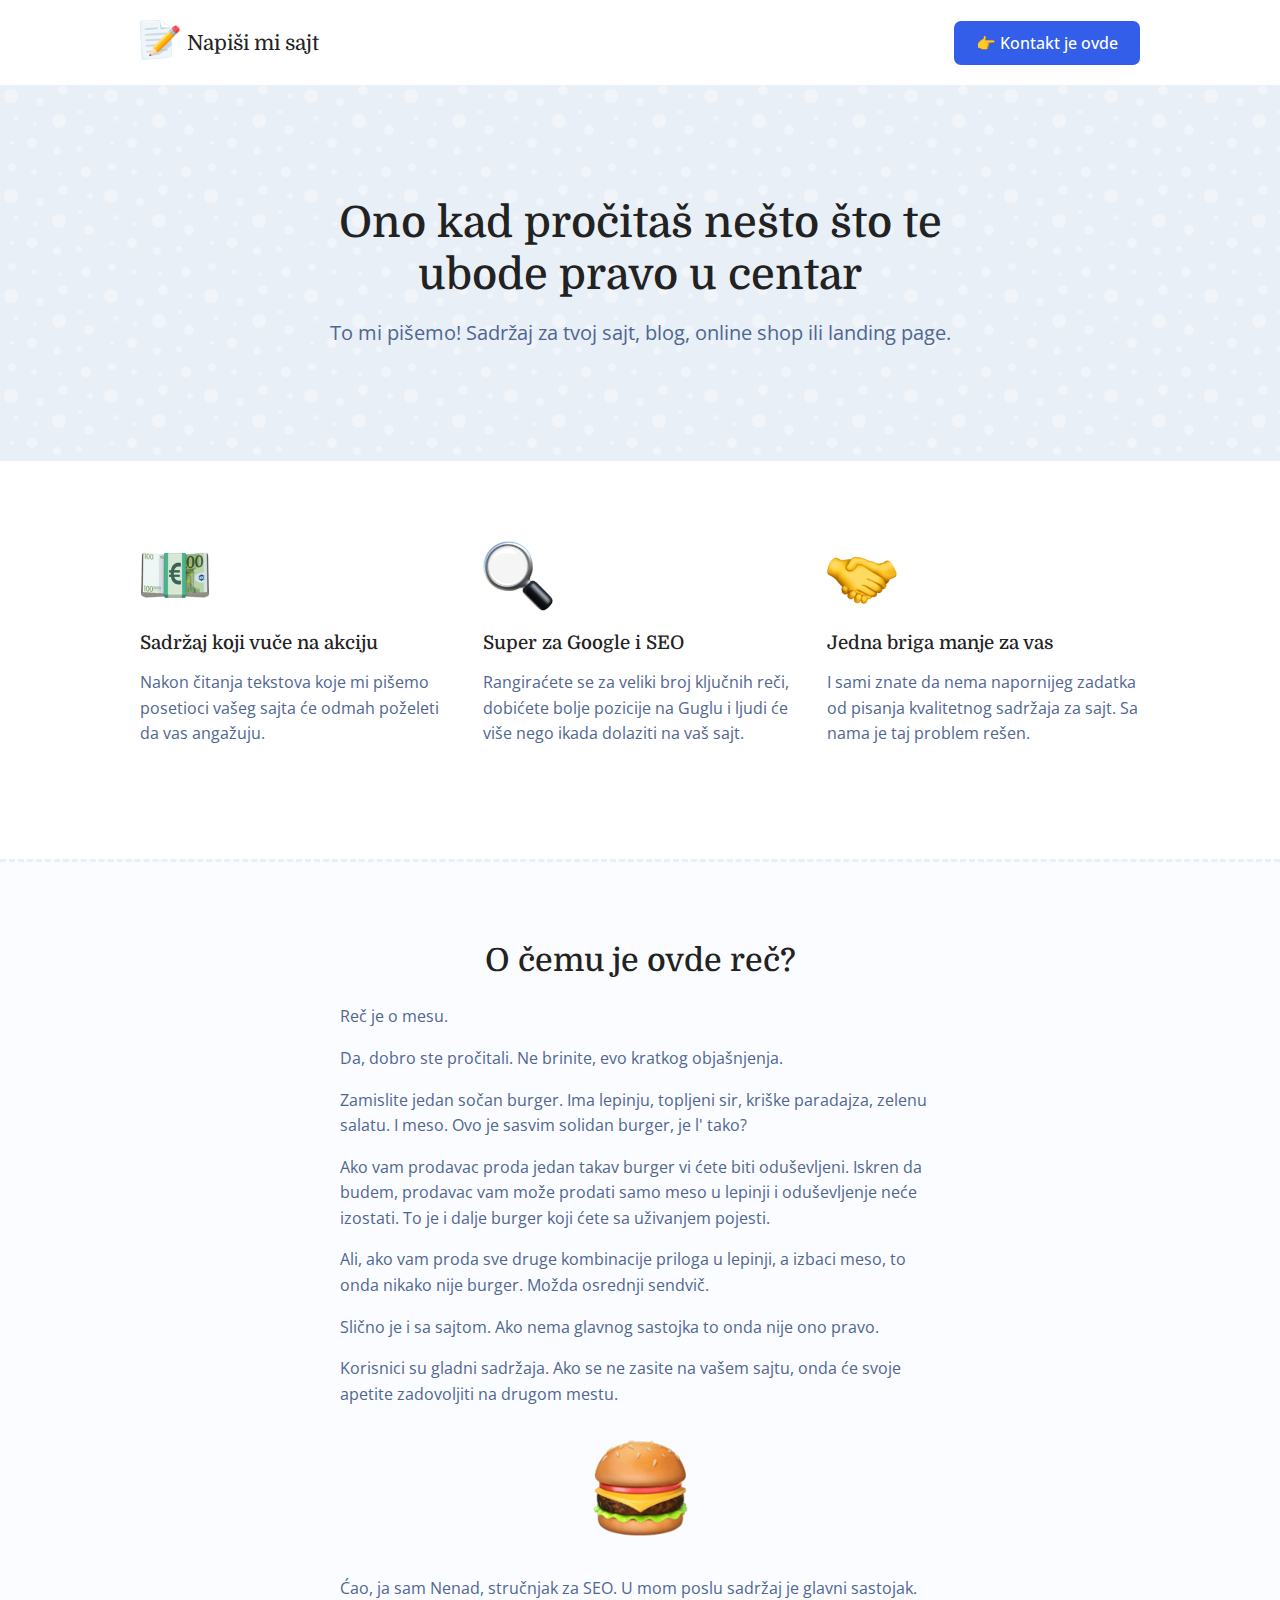
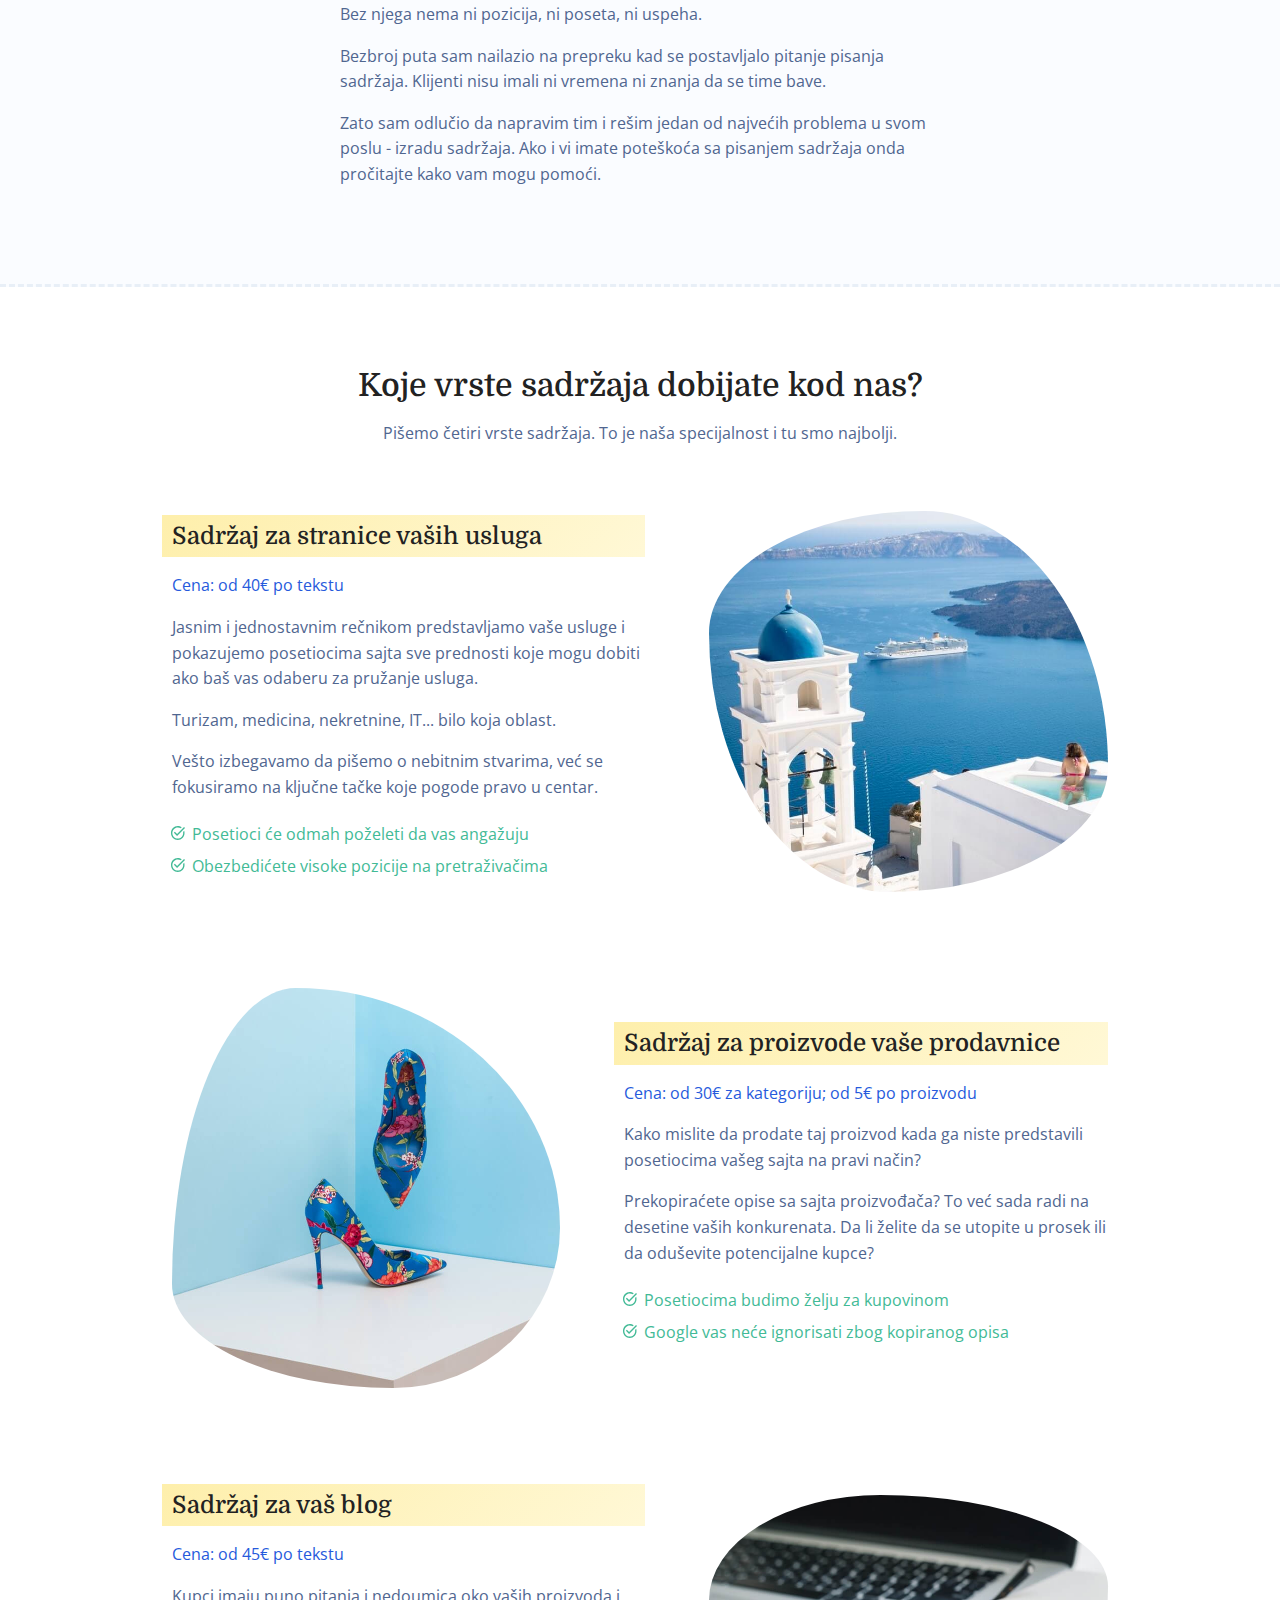
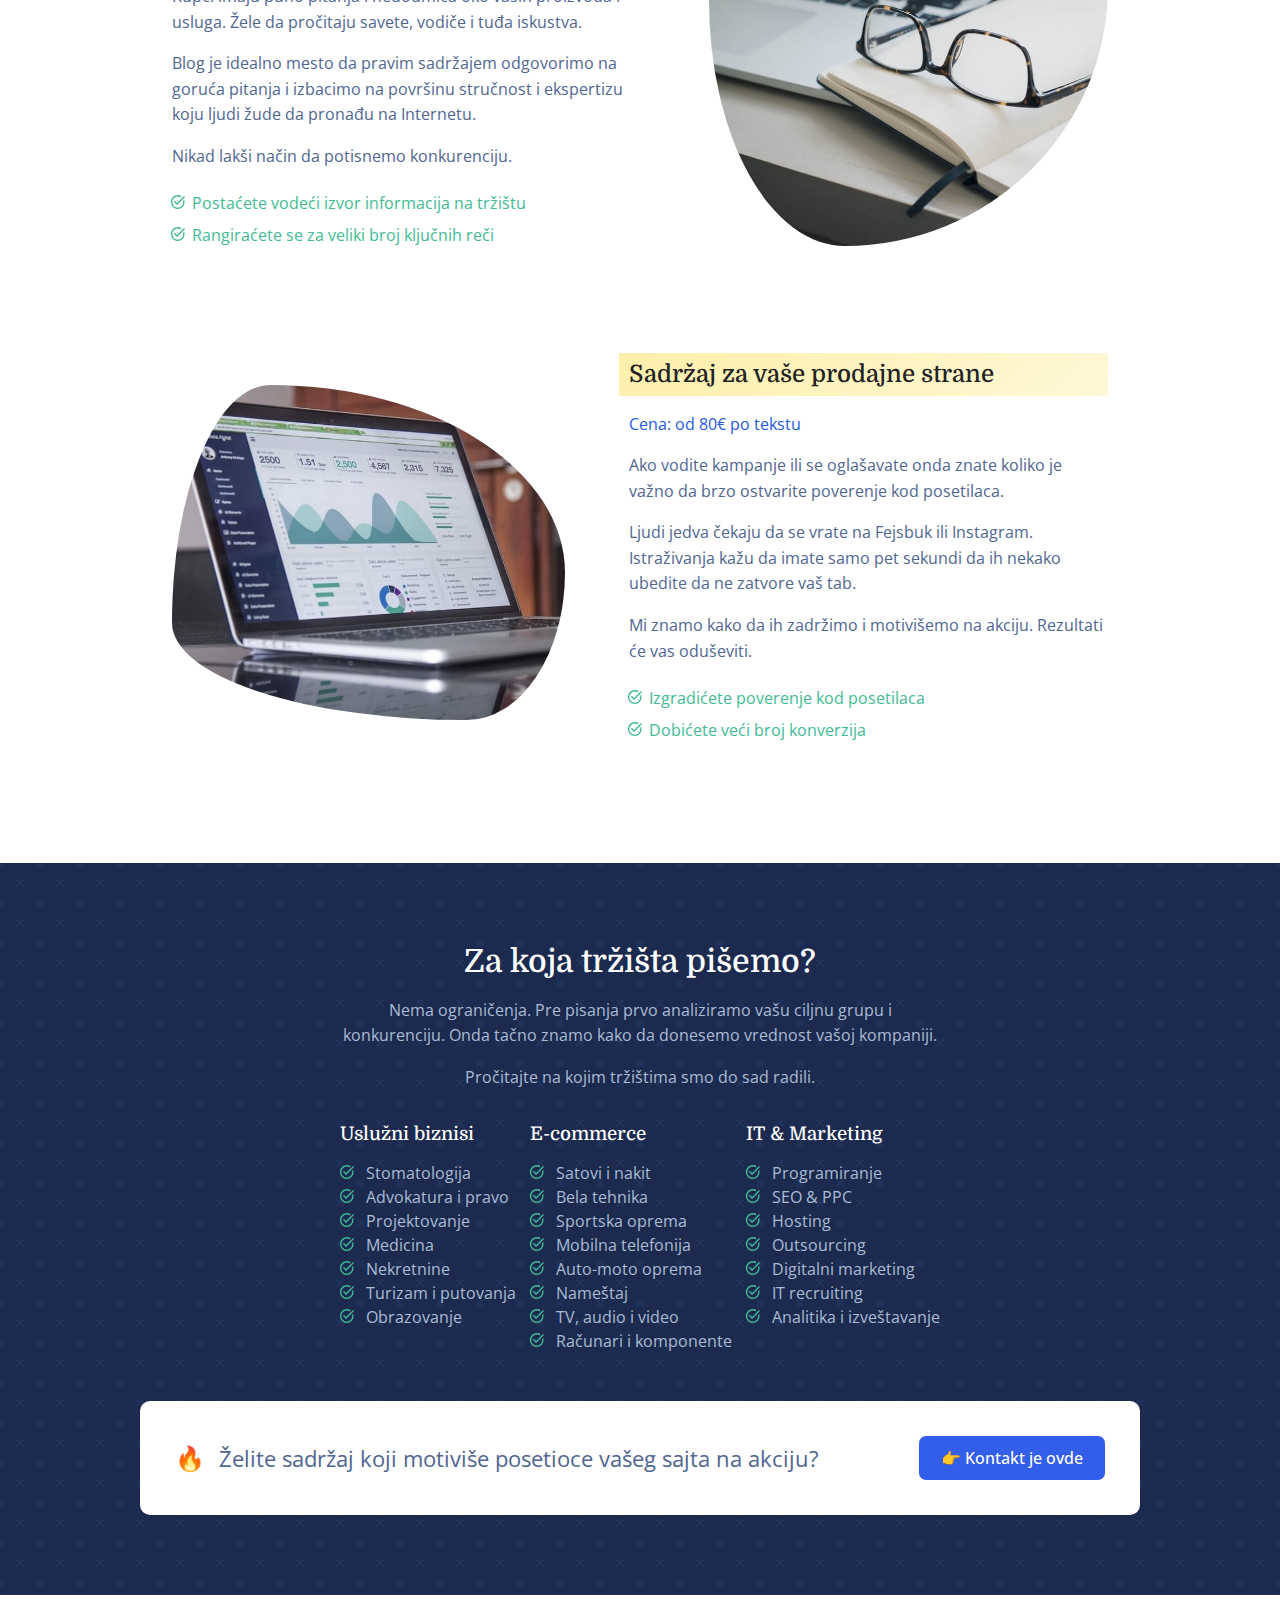
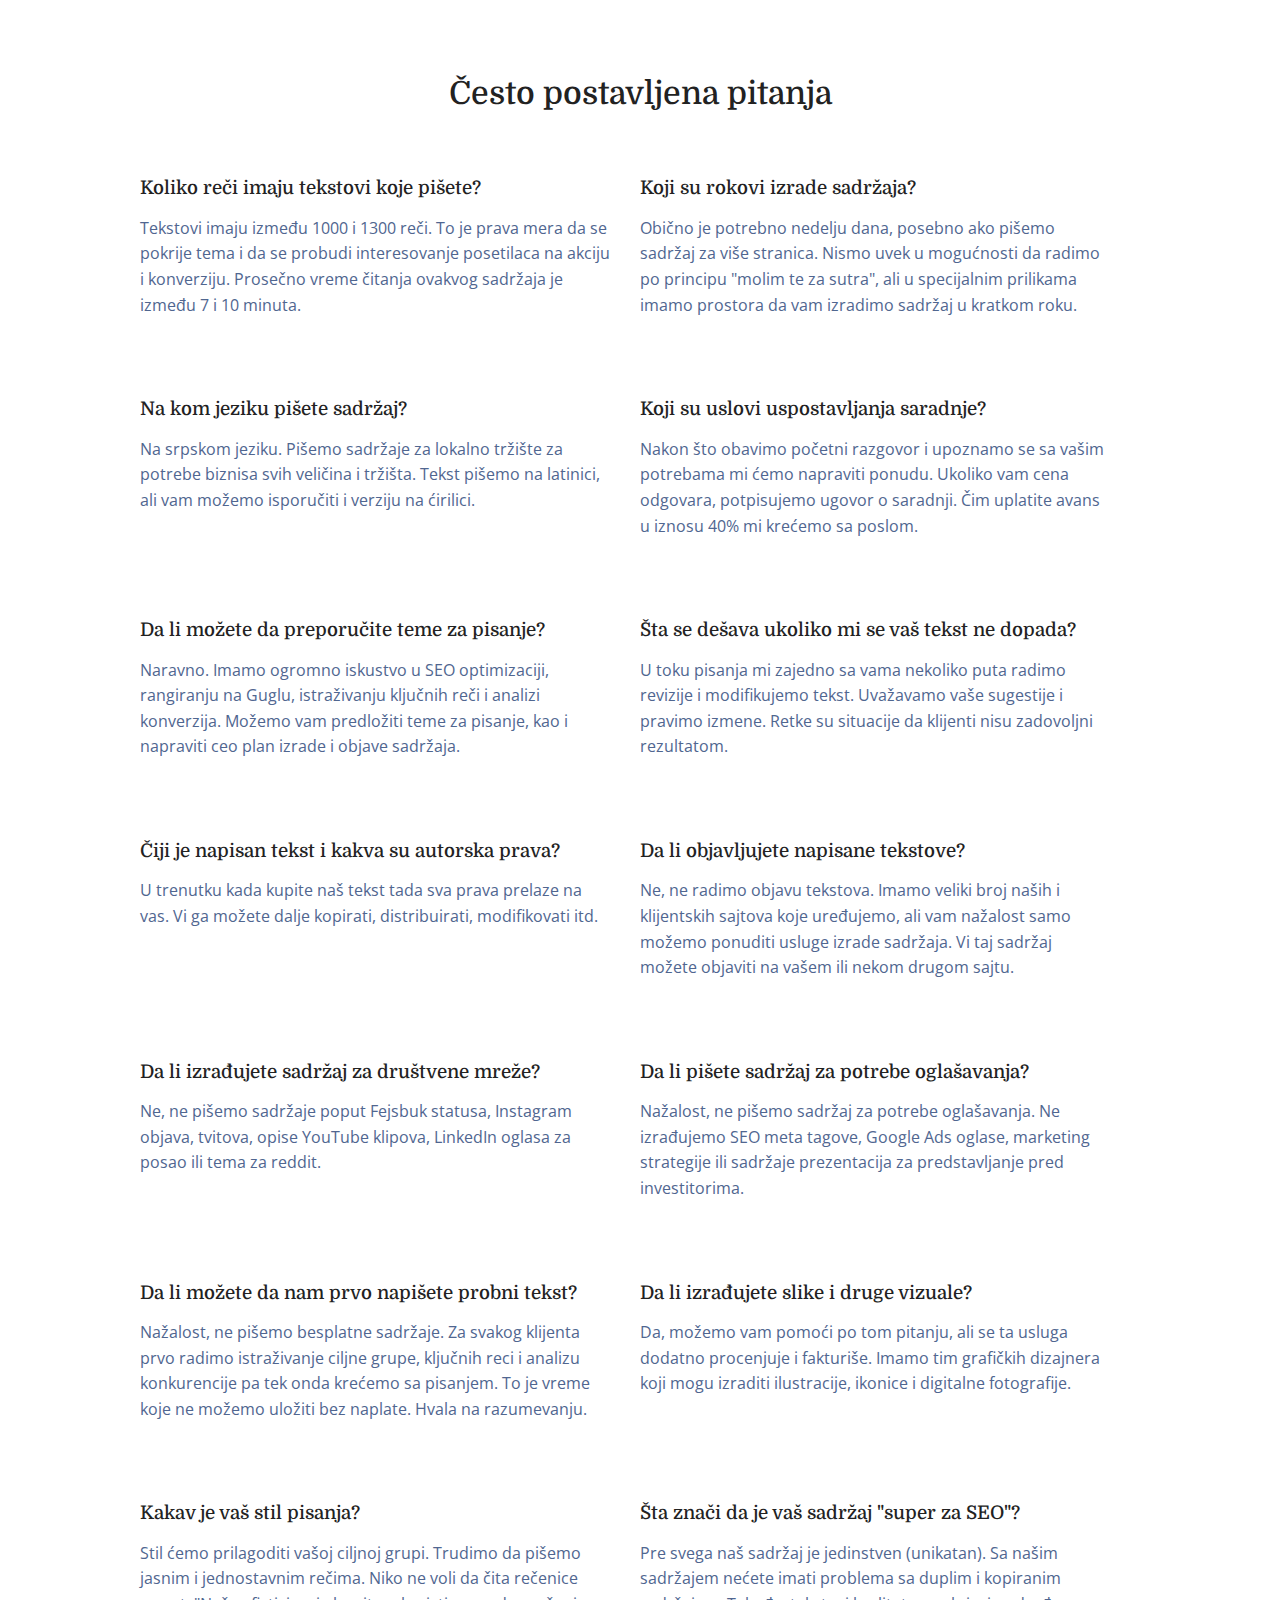
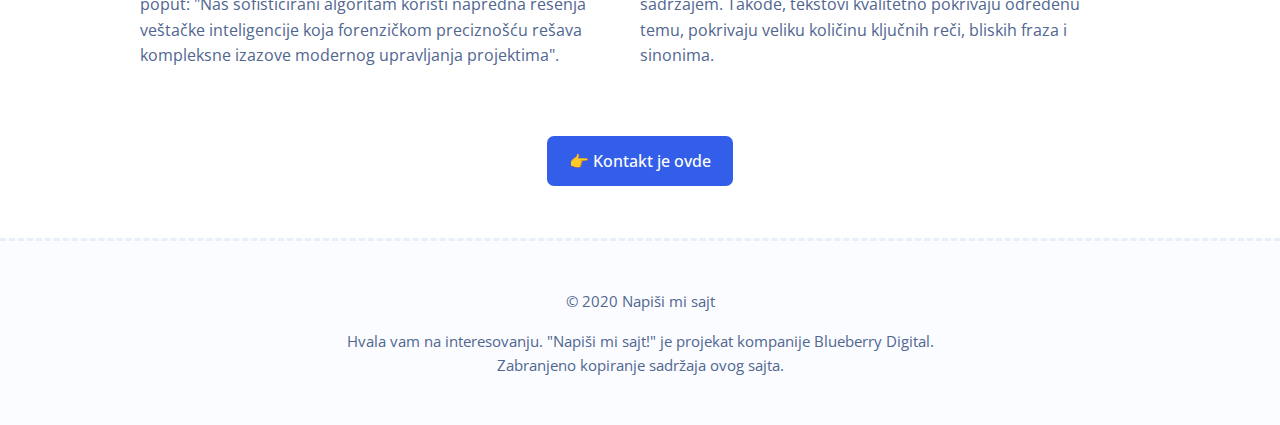
==== commit a8b2cb70: "typos fixed" ====
--- a/index.html
+++ b/index.html
@@ -1 +1 @@
-<!DOCTYPE html><html lang="sr" dir="ltr"><head><meta charset="utf-8"/><meta name="viewport" content="width=device-width,initial-scale=1"/><title>Napiši mi sajt - Pisanje sadržaja &amp; content writing</title><meta name="description" content="Majstorski dobar sadržaj za vaš sajt, blog, online shop ili landing page."/><meta property="og:title" content="Napiši mi sajt"/><meta property="og:url" content="https://www.napisimisajt.com"/><meta property="og:description" content="Majstorski dobar sadržaj za vaš sajt, blog, online shop ili landing page."/><meta property="og:image" content="https://www.napisimisajt.com/images/meta-img4.png"/><meta name="twitter:card" content="summary_large_image"/> <meta name="twitter:image" content="https://www.napisimisajt.com/images/meta-img4.png"/> <link href="https://fonts.googleapis.com/css?family=Domine&display=swap&subset=latin-ext" rel="stylesheet"/><link href="https://fonts.googleapis.com/css?family=Open+Sans&display=swap&subset=latin-ext" rel="stylesheet"/><link rel="canonical" href="https://www.napisimisajt.com"/><script>(function(w, d, s, l, i){w[l]=w[l] || [];w[l].push({"gtm.start": new Date().getTime(),event: "gtm.js"});var f=d.getElementsByTagName(s)[0],j=d.createElement(s),dl=l !="dataLayer" ? "&l=" + l : "";j.async=true;j.src="https://www.googletagmanager.com/gtm.js?id=" + i + dl;f.parentNode.insertBefore(j, f);})(window, document, "script", "dataLayer", "GTM-TRPZNKL");</script><link rel="stylesheet" href="css/style.css"/><script type="application/ld+json">{"@context": "https://schema.org", "@type": "FAQPage", "mainEntity": [{"@type": "Question", "name": "Koliko reči imaju tekstovi koje pišete?", "acceptedAnswer":{"@type": "Answer", "text": "Tekstovi imaju između 1000 i 1300 reči. To je prava mera da se pokrije tema i da se probudi interesovanje posetilaca na akciju i konverziju. Prosečo vreme čitanja ovakvog sadržaja je između 7 i 10 minuta."}},{"@type": "Question", "name": "Koji su rokovi izrade sadržaja?", "acceptedAnswer":{"@type": "Answer", "text": "Obično je potrebno nedelju dana, posebno ako pišemo sadržaj za više stranica. Nismo uvek u mogućnosti da radimo po principu \"molim te za sutra\", ali u specijalnim prilikama imamo prostora da vam izradimo sadržaj u kratkom roku."}},{"@type": "Question", "name": "Na kom jeziku pišete sadržaj?", "acceptedAnswer":{"@type": "Answer", "text": "Na srpskom jeziku. Pišemo sadržaje za lokalno tržište za potrebe biznisa svih veličina i tržišta. Tekst pišemo na latinici, ali vam možemo isporučiti i verziju na ćirilici."}},{"@type": "Question", "name": "Koji su uslovi uspostavljanja saradnje?", "acceptedAnswer":{"@type": "Answer", "text": "Nakon što obavimo početni razgovor i upoznamo se sa vašim potrebama mi ćemo napraviti ponudu. Ukoliko vam cena odgovara, potpisujemo ugovor o saradnji. Čim uplatite avans u iznosu 40% mi krećemo sa poslom."}},{"@type": "Question", "name": "Da li možete da preporučite teme za pisanje?", "acceptedAnswer":{"@type": "Answer", "text": "Naravno. Imamo ogromno iskustvo u SEO optimizaciji, rangiranju na Guglu, istraživanju ključnih reči i analizi konverzija. Možemo vam predložiti teme za pisanje, kao i napraviti ceo plan izrade i objave sadržaja."}},{"@type": "Question", "name": "Šta se dešava ukoliko mi se vaš tekst ne dopada?", "acceptedAnswer":{"@type": "Answer", "text": "U toku pisanja mi zajedno sa vama nekoliko puta radimo revizije i modifikujemo tekst. Uvažavamo vaše sugestije i pravimo izmene. Retke su situacije da klijenti nisu zadovoljni rezultatom."}},{"@type": "Question", "name": "Čiji je napisan tekst i kakva su autorksa prava?", "acceptedAnswer":{"@type": "Answer", "text": "U trenutku kada kupite naš tekst tada sva prava prelaze na vas. Vi ga možete dalje kopirati, distribuirati, modifikovati itd."}},{"@type": "Question", "name": "Da li objavljujete napisane tekstove?", "acceptedAnswer":{"@type": "Answer", "text": "Ne, ne radimo objavu tekstova. Imamo veliki broj naših i klijentskih sajtova koje uređujemo, ali vam nažalost samo možemo ponuditi usluge izrade sadržaja. Vi taj sadržaj možete objaviti na vašem ili nekom drugom sajtu."}},{"@type": "Question", "name": "Da li izrađujete sadržaj za društvene mreže?", "acceptedAnswer":{"@type": "Answer", "text": "Ne, ne pišemo sadržaje poput Fejsbuk statusa, Instagram objava, tvitova, opise YouTube klipova, LinkedIn oglasa za posao ili tema za reddit."}},{"@type": "Question", "name": "Da li pišete sadržaj za potrebe oglašavanja?", "acceptedAnswer":{"@type": "Answer", "text": "Nažalost, ne pišemo sadržaj za potrebe oglašavanja. Ne izrađujemo SEO meta tagove, Google Ads oglase, marketing strategije ili sadržaje prezentacija za predstavljanje pred investitorima."}},{"@type": "Question", "name": "Da li možete da nam prvo napišete probni tekst?", "acceptedAnswer":{"@type": "Answer", "text": "Nažalost, ne pišemo besplatne sadržaje. Za svakog klijenta prvo radimo istraživanje ciljne grupe, ključnih reci i analizu konkurencije pa tek onda krećemo sa pisanjem. To je vreme koje ne možemo uložiti bez naplate. Hvala na razumevanju."}},{"@type": "Question", "name": "Da li izrađujete slike i druge vizuale?", "acceptedAnswer":{"@type": "Answer", "text": "Da, možemo vam pomoći po tom pitanju, ali se ta usluga dodatno procenjuje i fakturiše. Imamo tim grafičkih dizajnera koji mogu izraditi ilustracije, ikonice i digitalne fotografije."}},{"@type": "Question", "name": "Kakav je vaš stil pisanja?", "acceptedAnswer":{"@type": "Answer", "text": "Stil ćemo prilagoditi vašoj ciljnoj grupi. Trudimo da pišemo jasnim i jednostavnim rečima. Niko ne voli da čita rečenice poput: \"Naš sofisticirani algoritam koristi napredna rešenja veštačke inteligencije koja forenzičkom preciznošču rešava kompleksne izazove modernog upravljanja projektima\"."}},{"@type": "Question", "name": "Šta znači da je vaš sadržaj \"super za SEO\"?", "acceptedAnswer":{"@type": "Answer", "text": "Pre svega naš sadržaj je jedinstven (unikatan). Sa našim sadržajem nećete imati problema sa duplim i kopiranim sadržajem. Takođe, tesktovi kvalitetno pokrivaju određenu temu, pokrivaju veliku količinu ključnih reči, bliskih fraza i sinonima."}}]}</script></head><body class="antialiased"><noscript><iframe src="https://www.googletagmanager.com/ns.html?id=GTM-TRPZNKL" height="0" width="0" style="display: none; visibility: hidden;"></iframe></noscript><section id="nav"><div class="nav container"><div class="mainlogo"><a href="https://napisimisajt.com"><img src="images/memo.png" width="40" height="40"/></a> <a href="https://napisimisajt.com">Napiši mi sajt</a> </div><a href="kontakt.html" class="dugme">👉 Kontakt <span>je ovde</span></a> </div></section><section id="hero"><div class="hero container"><div class="hero-text"><h1>Ono kad pročitaš nešto što te ubode pravo u centar</h1><p>To mi pišemo! Sadržaj za tvoj sajt, blog, online shop ili landing page.</p></div></div></section><section id="features"><div class="features container"><div class="feature-single"> <img class="feature-icon" src="images/euro.png" alt=""/><h3>Sadržaj koji vuče na akciju</h3><p>Nakon čitanja tekstova koje mi pišemo posetioci vašeg sajta će odmah poželeti da vas angažuju.</p></div><div class="feature-single"> <img class="feature-icon" src="images/loupe.png" alt=""/><h3>Super za Google i SEO</h3><p>Rangiraćete se za veliki broj ključnih reči, dobićete bolje pozicije na Guglu i ljudi će više nego ikada dolaziti na vaš sajt.</p></div><div class="feature-single"> <img class="feature-icon" src="images/handshake.png" alt=""/><h3>Jedna briga manje za vas</h3><p>I sami znate da nema napornijeg zadatka od pisanja kvalitetnog sadržaja za sajt. Sa nama je taj problem rešen.</p></div></div></section><section id="story"><div class="story container"><div class="story-top"><h2>O čemu je ovde reč?</h2><p>Reč je o mesu.</p><p>Da, dobro ste pročitali. Ne brinite, evo kratkog objašnjenja.</p><p>Zamislite jedan sočan burger. Ima lepinju, topljeni sir, kriške paradajza, zelenu salatu. I meso. Ovo je sasvim solidan burger, je l' tako?</p><p>Ako vam prodavac proda jedan takav burger vi ćete biti oduševljeni. Iskren da budem, prodavac vam može prodati samo meso u lepinji i oduševljenje neće izostati. To je i dalje burger koji ćete sa uživanjem pojesti.</p><p>Ali, ako vam proda sve druge kombinacije priloga u lepinji, a izbaci meso, to onda nikako nije burger. Možda osrednji sendvič.</p><p>Slično je i sa sajtom. Ako nema glavnog sastojka to onda nije ono pravo.</p><p>Korisnici su gladni sadržaja. Ako se ne zasite na vašem sajtu, onda će svoje apetite zadovoljiti na drugom mestu.</p><span><img src="images/burger.png" height="100" alt=""/> </span><p>Ćao, ja sam Nenad, stručnjak za SEO. U mom poslu sadržaj je glavni sastojak. Bez njega nema ni pozicija, ni poseta, ni uspeha.</p><p>Bezbroj puta sam nailazio na prepreku kad se postavljalo pitanje pisanja sadržaja. Klijenti nisu imali ni vremena ni znanja da se time bave.</p><p>Zato sam odlučio da napravim tim i rešim jedan od najvećih problema u svom poslu - izradu sadržaja. Ako i vi imate poteškoća sa pisanjem sadržaja onda pročitajte kako vam mogu pomoći.</p></div></div></section><section id="zigzag"><div class="zigzag container"><div class="zigzag-top"><h2>Koje vrste sadržaja dobijate kod nas?</h2><p>Pišemo četiri vrste sadržaja. To je naša specijalnost i tu smo najbolji.</p></div><div class="zig"><div class="zig-text"><h3>Sadržaj za stranice vaših usluga</h3><p class="cena-teksta">Cena: od 40€ po tekstu</p><p>Jasnim i jednostavnim rečnikom predstavljamo vaše usluge i pokazujemo posetiocima sajta sve prednosti koje mogu dobiti ako baš vas odaberu za pružanje usluga.</p><p>Turizam, medicina, nekretnine, IT... bilo koja oblast.</p><p>Vešto izbegavamo da pišemo o nebitnim stvarima, već se fokusiramo na ključne tačke koje pogode pravo u centar.</p><ul><li>Posetioci će odmah poželeti da vas angažuju</li><li>Obezbedićete visoke pozicije na pretraživačima</li></ul></div><div class="zig-image z1"></div></div><div class="zag"><div class="zag-image z2"></div><div class="zag-text"><h3>Sadržaj za proizvode vaše prodavnice</h3><p class="cena-teksta">Cena: od 30€ za kategoriju; od 5€ po proizvodu</p><p>Kako mislite da prodate taj proizvod kada ga niste predstavili posetiocima vašeg sajta na pravi način?</p><p>Prekopiraćete opise sa sajta proizvođača? To već sada radi na desetine vaših konkurenata. Da li želite da se utopite u prosek ili da oduševite potencijalne kupce?</p><ul><li>Posetiocima budimo želju za kupovinom</li><li>Google vas neće ignorisati zbog kopiranog opisa</li></ul></div></div><div class="zig"><div class="zig-text"><h3>Sadržaj za vaš blog</h3><p class="cena-teksta">Cena: od 45€ po tekstu</p><p>Kupci imaju puno pitanja i nedoumica oko vaših proizvoda i usluga. Žele da pročitaju savete, vodiče i tuđa iskustva.</p><p>Blog je idealno mesto da pravim sadržajem odgovorimo na goruća pitanja i izbacimo na površinu stručnost i ekspertizu koju ljudi žude da pronađu na Internetu.</p><p>Nikad lakši način da potisnemo konkurenciju.</p><ul><li>Postaćete vodeći izvor informacija na tržištu</li><li>Rangiraćete se za veliki broj ključnih reči</li></ul></div><div class="zig-image z3"></div></div><div class="zag pb0"><div class="zag-image z4"></div><div class="zag-text"><h3>Sadržaj za vaše prodajne strane</h3><p class="cena-teksta">Cena: od 80€ po tekstu</p><p>Ako vodite kampanje ili se oglašavate onda znate koliko je važno da brzo ostvarite poverenje kod posetilaca.</p><p>Ljudi jedva čekaju da se vrate na Fejsbuk ili Instagram. Istraživanja kažu da imate samo pet sekundi da ih nekako ubedite da ne zatvore vaš tab.</p><p>Mi znamo kako da ih zadržimo i motivišemo na akciju. Rezultati će vas oduševiti.</p><ul><li>Izgradićete poverenje kod posetilaca</li><li>Dobićete veći broj konverzija</li></ul></div></div></div></section><section id="pricing"><div class="pricing container"><div class="items-lista"><div class="pricing-top"><h2>Za koja tržišta pišemo?</h2><p>Nema ograničenja. Pre pisanja prvo analiziramo vašu ciljnu grupu i konkurenciju. Onda tačno znamo kako da donesemo vrednost vašoj kompaniji.</p><p>Pročitajte na kojim tržištima smo do sad radili.</p></div><div class="items-wrap"><div class="items-single"><h3>Uslužni biznisi</h3><ul><li>Stomatologija</li><li>Advokatura i pravo</li><li>Projektovanje</li><li>Medicina</li><li>Nekretnine</li><li>Turizam i putovanja</li><li>Obrazovanje</li></ul></div><div class="items-single"><h3>E-commerce</h3><ul><li>Satovi i nakit</li><li>Bela tehnika</li><li>Sportska oprema</li><li>Mobilna telefonija</li><li>Auto-moto oprema</li><li>Nameštaj</li><li>TV, audio i video</li><li>Računari i komponente</li></ul></div><div class="items-single"><h3>IT &amp; Marketing</h3><ul><li>Programiranje</li><li>SEO &amp; PPC</li><li>Hosting</li><li>Outsourcing</li><li>Digitalni marketing</li><li>IT recruiting</li><li>Analitika i izveštavanje</li></ul></div></div></div><div class="cene"><div class="cena"><p><span>🔥</span> Želite sadržaj koji motiviše posetioce vašeg sajta na akciju?</p></div><a href="kontakt.html" class="dugme">👉 Kontakt je ovde</a> </div></div></section><section id="pitanja"><div class="pitanja container"><h2>Često postavljena pitanja</h2><div class="pitanja-sva"><div class="pitanje"><h3>Koliko reči imaju tekstovi koje pišete?</h3><p>Tekstovi imaju između 1000 i 1300 reči. To je prava mera da se pokrije tema i da se probudi interesovanje posetilaca na akciju i konverziju. Prosečo vreme čitanja ovakvog sadržaja je između 7 i 10 minuta.</p></div><div class="pitanje"><h3>Koji su rokovi izrade sadržaja?</h3><p> Obično je potrebno nedelju dana, posebno ako pišemo sadržaj za više stranica. Nismo uvek u mogućnosti da radimo po principu "molim te za sutra", ali u specijalnim prilikama imamo prostora da vam izradimo sadržaj u kratkom roku. </p></div></div><div class="pitanja-sva"><div class="pitanje"><h3>Na kom jeziku pišete sadržaj?</h3><p>Na srpskom jeziku. Pišemo sadržaje za lokalno tržište za potrebe biznisa svih veličina i tržišta. Tekst pišemo na latinici, ali vam možemo isporučiti i verziju na ćirilici.</p></div><div class="pitanje"><h3>Koji su uslovi uspostavljanja saradnje?</h3><p>Nakon što obavimo početni razgovor i upoznamo se sa vašim potrebama mi ćemo napraviti ponudu. Ukoliko vam cena odgovara, potpisujemo ugovor o saradnji. Čim uplatite avans u iznosu 40% mi krećemo sa poslom.</p></div></div><div class="pitanja-sva"><div class="pitanje"><h3>Da li možete da preporučite teme za pisanje?</h3><p> Naravno. Imamo ogromno iskustvo u SEO optimizaciji, rangiranju na Guglu, istraživanju ključnih reči i analizi konverzija. Možemo vam predložiti teme za pisanje, kao i napraviti ceo plan izrade i objave sadržaja. </p></div><div class="pitanje"><h3>Šta se dešava ukoliko mi se vaš tekst ne dopada?</h3><p>U toku pisanja mi zajedno sa vama nekoliko puta radimo revizije i modifikujemo tekst. Uvažavamo vaše sugestije i pravimo izmene. Retke su situacije da klijenti nisu zadovoljni rezultatom.</p></div></div><div class="pitanja-sva"><div class="pitanje"><h3>Čiji je napisan tekst i kakva su autorksa prava?</h3><p>U trenutku kada kupite naš tekst tada sva prava prelaze na vas. Vi ga možete dalje kopirati, distribuirati, modifikovati itd.</p></div><div class="pitanje"><h3>Da li objavljujete napisane tekstove?</h3><p> Ne, ne radimo objavu tekstova. Imamo veliki broj naših i klijentskih sajtova koje uređujemo, ali vam nažalost samo možemo ponuditi usluge izrade sadržaja. Vi taj sadržaj možete objaviti na vašem ili nekom drugom sajtu. </p></div></div><div class="pitanja-sva"><div class="pitanje"><h3>Da li izrađujete sadržaj za društvene mreže?</h3><p>Ne, ne pišemo sadržaje poput Fejsbuk statusa, Instagram objava, tvitova, opise YouTube klipova, LinkedIn oglasa za posao ili tema za reddit.</p></div><div class="pitanje"><h3>Da li pišete sadržaj za potrebe oglašavanja?</h3><p>Nažalost, ne pišemo sadržaj za potrebe oglašavanja. Ne izrađujemo SEO meta tagove, Google Ads oglase, marketing strategije ili sadržaje prezentacija za predstavljanje pred investitorima.</p></div></div><div class="pitanja-sva"><div class="pitanje"><h3>Da li možete da nam prvo napišete probni tekst?</h3><p> Nažalost, ne pišemo besplatne sadržaje. Za svakog klijenta prvo radimo istraživanje ciljne grupe, ključnih reci i analizu konkurencije pa tek onda krećemo sa pisanjem. To je vreme koje ne možemo uložiti bez naplate. Hvala na razumevanju. </p></div><div class="pitanje"><h3>Da li izrađujete slike i druge vizuale?</h3><p>Da, možemo vam pomoći po tom pitanju, ali se ta usluga dodatno procenjuje i fakturiše. Imamo tim grafičkih dizajnera koji mogu izraditi ilustracije, ikonice i digitalne fotografije.</p></div></div><div class="pitanja-sva"><div class="pitanje"><h3>Kakav je vaš stil pisanja?</h3><p> Stil ćemo prilagoditi vašoj ciljnoj grupi. Trudimo da pišemo jasnim i jednostavnim rečima. Niko ne voli da čita rečenice poput: "Naš sofisticirani algoritam koristi napredna rešenja veštačke inteligencije koja forenzičkom preciznošču rešava kompleksne izazove modernog upravljanja projektima". </p></div><div class="pitanje"><h3>Šta znači da je vaš sadržaj "super za SEO"?</h3><p> Pre svega naš sadržaj je jedinstven (unikatan). Sa našim sadržajem nećete imati problema sa duplim i kopiranim sadržajem. Takođe, tesktovi kvalitetno pokrivaju određenu temu, pokrivaju veliku količinu ključnih reči, bliskih fraza i sinonima. </p></div></div></div></section><section id="bottom-cta"><div class="bottom-cta container"><p class="hero-cta"><a href="kontakt.html" class="dugme">👉 Kontakt je ovde</a></p></div></section><section id="footer"><div class="footer container"><p>© 2020 Napiši mi sajt</p><p>Hvala vam na interesovanju. "Napiši mi sajt!" je projekat kompanije Blueberry Digital. Zabranjeno kopiranje sadržaja ovog sajta.</p></div></section></body></html>
+<!DOCTYPE html><html lang="sr" dir="ltr"><head><meta charset="utf-8"/><meta name="viewport" content="width=device-width,initial-scale=1"/><title>Napiši mi sajt - Pisanje sadržaja &amp; content writing</title><meta name="description" content="Majstorski dobar sadržaj za vaš sajt, blog, online shop ili landing page."/><meta property="og:title" content="Napiši mi sajt"/><meta property="og:url" content="https://www.napisimisajt.com"/><meta property="og:description" content="Majstorski dobar sadržaj za vaš sajt, blog, online shop ili landing page."/><meta property="og:image" content="https://www.napisimisajt.com/images/meta-img4.png"/><meta name="twitter:card" content="summary_large_image"/> <meta name="twitter:image" content="https://www.napisimisajt.com/images/meta-img4.png"/> <link href="https://fonts.googleapis.com/css?family=Domine&display=swap&subset=latin-ext" rel="stylesheet"/><link href="https://fonts.googleapis.com/css?family=Open+Sans&display=swap&subset=latin-ext" rel="stylesheet"/><link rel="canonical" href="https://www.napisimisajt.com"/><script>(function(w, d, s, l, i){w[l]=w[l] || [];w[l].push({"gtm.start": new Date().getTime(),event: "gtm.js"});var f=d.getElementsByTagName(s)[0],j=d.createElement(s),dl=l !="dataLayer" ? "&l=" + l : "";j.async=true;j.src="https://www.googletagmanager.com/gtm.js?id=" + i + dl;f.parentNode.insertBefore(j, f);})(window, document, "script", "dataLayer", "GTM-TRPZNKL");</script><link rel="stylesheet" href="css/style.css"/><script type="application/ld+json">{"@context": "https://schema.org", "@type": "FAQPage", "mainEntity": [{"@type": "Question", "name": "Koliko reči imaju tekstovi koje pišete?", "acceptedAnswer":{"@type": "Answer", "text": "Tekstovi imaju između 1000 i 1300 reči. To je prava mera da se pokrije tema i da se probudi interesovanje posetilaca na akciju i konverziju. Prosečno vreme čitanja ovakvog sadržaja je između 7 i 10 minuta."}},{"@type": "Question", "name": "Koji su rokovi izrade sadržaja?", "acceptedAnswer":{"@type": "Answer", "text": "Obično je potrebno nedelju dana, posebno ako pišemo sadržaj za više stranica. Nismo uvek u mogućnosti da radimo po principu \"molim te za sutra\", ali u specijalnim prilikama imamo prostora da vam izradimo sadržaj u kratkom roku."}},{"@type": "Question", "name": "Na kom jeziku pišete sadržaj?", "acceptedAnswer":{"@type": "Answer", "text": "Na srpskom jeziku. Pišemo sadržaje za lokalno tržište za potrebe biznisa svih veličina i tržišta. Tekst pišemo na latinici, ali vam možemo isporučiti i verziju na ćirilici."}},{"@type": "Question", "name": "Koji su uslovi uspostavljanja saradnje?", "acceptedAnswer":{"@type": "Answer", "text": "Nakon što obavimo početni razgovor i upoznamo se sa vašim potrebama mi ćemo napraviti ponudu. Ukoliko vam cena odgovara, potpisujemo ugovor o saradnji. Čim uplatite avans u iznosu 40% mi krećemo sa poslom."}},{"@type": "Question", "name": "Da li možete da preporučite teme za pisanje?", "acceptedAnswer":{"@type": "Answer", "text": "Naravno. Imamo ogromno iskustvo u SEO optimizaciji, rangiranju na Guglu, istraživanju ključnih reči i analizi konverzija. Možemo vam predložiti teme za pisanje, kao i napraviti ceo plan izrade i objave sadržaja."}},{"@type": "Question", "name": "Šta se dešava ukoliko mi se vaš tekst ne dopada?", "acceptedAnswer":{"@type": "Answer", "text": "U toku pisanja mi zajedno sa vama nekoliko puta radimo revizije i modifikujemo tekst. Uvažavamo vaše sugestije i pravimo izmene. Retke su situacije da klijenti nisu zadovoljni rezultatom."}},{"@type": "Question", "name": "Čiji je napisan tekst i kakva su autorska prava?", "acceptedAnswer":{"@type": "Answer", "text": "U trenutku kada kupite naš tekst tada sva prava prelaze na vas. Vi ga možete dalje kopirati, distribuirati, modifikovati itd."}},{"@type": "Question", "name": "Da li objavljujete napisane tekstove?", "acceptedAnswer":{"@type": "Answer", "text": "Ne, ne radimo objavu tekstova. Imamo veliki broj naših i klijentskih sajtova koje uređujemo, ali vam nažalost samo možemo ponuditi usluge izrade sadržaja. Vi taj sadržaj možete objaviti na vašem ili nekom drugom sajtu."}},{"@type": "Question", "name": "Da li izrađujete sadržaj za društvene mreže?", "acceptedAnswer":{"@type": "Answer", "text": "Ne, ne pišemo sadržaje poput Fejsbuk statusa, Instagram objava, tvitova, opise YouTube klipova, LinkedIn oglasa za posao ili tema za reddit."}},{"@type": "Question", "name": "Da li pišete sadržaj za potrebe oglašavanja?", "acceptedAnswer":{"@type": "Answer", "text": "Nažalost, ne pišemo sadržaj za potrebe oglašavanja. Ne izrađujemo SEO meta tagove, Google Ads oglase, marketing strategije ili sadržaje prezentacija za predstavljanje pred investitorima."}},{"@type": "Question", "name": "Da li možete da nam prvo napišete probni tekst?", "acceptedAnswer":{"@type": "Answer", "text": "Nažalost, ne pišemo besplatne sadržaje. Za svakog klijenta prvo radimo istraživanje ciljne grupe, ključnih reci i analizu konkurencije pa tek onda krećemo sa pisanjem. To je vreme koje ne možemo uložiti bez naplate. Hvala na razumevanju."}},{"@type": "Question", "name": "Da li izrađujete slike i druge vizuale?", "acceptedAnswer":{"@type": "Answer", "text": "Da, možemo vam pomoći po tom pitanju, ali se ta usluga dodatno procenjuje i fakturiše. Imamo tim grafičkih dizajnera koji mogu izraditi ilustracije, ikonice i digitalne fotografije."}},{"@type": "Question", "name": "Kakav je vaš stil pisanja?", "acceptedAnswer":{"@type": "Answer", "text": "Stil ćemo prilagoditi vašoj ciljnoj grupi. Trudimo da pišemo jasnim i jednostavnim rečima. Niko ne voli da čita rečenice poput: \"Naš sofisticirani algoritam koristi napredna rešenja veštačke inteligencije koja forenzičkom preciznošću rešava kompleksne izazove modernog upravljanja projektima\"."}},{"@type": "Question", "name": "Šta znači da je vaš sadržaj \"super za SEO\"?", "acceptedAnswer":{"@type": "Answer", "text": "Pre svega naš sadržaj je jedinstven (unikatan). Sa našim sadržajem nećete imati problema sa duplim i kopiranim sadržajem. Takođe, tekstovi kvalitetno pokrivaju određenu temu, pokrivaju veliku količinu ključnih reči, bliskih fraza i sinonima."}}]}</script></head><body class="antialiased"><noscript><iframe src="https://www.googletagmanager.com/ns.html?id=GTM-TRPZNKL" height="0" width="0" style="display: none; visibility: hidden;"></iframe></noscript><section id="nav"><div class="nav container"><div class="mainlogo"><a href="https://napisimisajt.com"><img src="images/memo.png" width="40" height="40"/></a> <a href="https://napisimisajt.com">Napiši mi sajt</a> </div><a href="kontakt.html" class="dugme">👉 Kontakt <span>je ovde</span></a> </div></section><section id="hero"><div class="hero container"><div class="hero-text"><h1>Ono kad pročitaš nešto što te ubode pravo u centar</h1><p>To mi pišemo! Sadržaj za tvoj sajt, blog, online shop ili landing page.</p></div></div></section><section id="features"><div class="features container"><div class="feature-single"> <img class="feature-icon" src="images/euro.png" alt=""/><h3>Sadržaj koji vuče na akciju</h3><p>Nakon čitanja tekstova koje mi pišemo posetioci vašeg sajta će odmah poželeti da vas angažuju.</p></div><div class="feature-single"> <img class="feature-icon" src="images/loupe.png" alt=""/><h3>Super za Google i SEO</h3><p>Rangiraćete se za veliki broj ključnih reči, dobićete bolje pozicije na Guglu i ljudi će više nego ikada dolaziti na vaš sajt.</p></div><div class="feature-single"> <img class="feature-icon" src="images/handshake.png" alt=""/><h3>Jedna briga manje za vas</h3><p>I sami znate da nema napornijeg zadatka od pisanja kvalitetnog sadržaja za sajt. Sa nama je taj problem rešen.</p></div></div></section><section id="story"><div class="story container"><div class="story-top"><h2>O čemu je ovde reč?</h2><p>Reč je o mesu.</p><p>Da, dobro ste pročitali. Ne brinite, evo kratkog objašnjenja.</p><p>Zamislite jedan sočan burger. Ima lepinju, topljeni sir, kriške paradajza, zelenu salatu. I meso. Ovo je sasvim solidan burger, je l' tako?</p><p>Ako vam prodavac proda jedan takav burger vi ćete biti oduševljeni. Iskren da budem, prodavac vam može prodati samo meso u lepinji i oduševljenje neće izostati. To je i dalje burger koji ćete sa uživanjem pojesti.</p><p>Ali, ako vam proda sve druge kombinacije priloga u lepinji, a izbaci meso, to onda nikako nije burger. Možda osrednji sendvič.</p><p>Slično je i sa sajtom. Ako nema glavnog sastojka to onda nije ono pravo.</p><p>Korisnici su gladni sadržaja. Ako se ne zasite na vašem sajtu, onda će svoje apetite zadovoljiti na drugom mestu.</p><span><img src="images/burger.png" height="100" alt=""/> </span><p>Ćao, ja sam Nenad, stručnjak za SEO. U mom poslu sadržaj je glavni sastojak. Bez njega nema ni pozicija, ni poseta, ni uspeha.</p><p>Bezbroj puta sam nailazio na prepreku kad se postavljalo pitanje pisanja sadržaja. Klijenti nisu imali ni vremena ni znanja da se time bave.</p><p>Zato sam odlučio da napravim tim i rešim jedan od najvećih problema u svom poslu - izradu sadržaja. Ako i vi imate poteškoća sa pisanjem sadržaja onda pročitajte kako vam mogu pomoći.</p></div></div></section><section id="zigzag"><div class="zigzag container"><div class="zigzag-top"><h2>Koje vrste sadržaja dobijate kod nas?</h2><p>Pišemo četiri vrste sadržaja. To je naša specijalnost i tu smo najbolji.</p></div><div class="zig"><div class="zig-text"><h3>Sadržaj za stranice vaših usluga</h3><p class="cena-teksta">Cena: od 40€ po tekstu</p><p>Jasnim i jednostavnim rečnikom predstavljamo vaše usluge i pokazujemo posetiocima sajta sve prednosti koje mogu dobiti ako baš vas odaberu za pružanje usluga.</p><p>Turizam, medicina, nekretnine, IT... bilo koja oblast.</p><p>Vešto izbegavamo da pišemo o nebitnim stvarima, već se fokusiramo na ključne tačke koje pogode pravo u centar.</p><ul><li>Posetioci će odmah poželeti da vas angažuju</li><li>Obezbedićete visoke pozicije na pretraživačima</li></ul></div><div class="zig-image z1"></div></div><div class="zag"><div class="zag-image z2"></div><div class="zag-text"><h3>Sadržaj za proizvode vaše prodavnice</h3><p class="cena-teksta">Cena: od 30€ za kategoriju; od 5€ po proizvodu</p><p>Kako mislite da prodate taj proizvod kada ga niste predstavili posetiocima vašeg sajta na pravi način?</p><p>Prekopiraćete opise sa sajta proizvođača? To već sada radi na desetine vaših konkurenata. Da li želite da se utopite u prosek ili da oduševite potencijalne kupce?</p><ul><li>Posetiocima budimo želju za kupovinom</li><li>Google vas neće ignorisati zbog kopiranog opisa</li></ul></div></div><div class="zig"><div class="zig-text"><h3>Sadržaj za vaš blog</h3><p class="cena-teksta">Cena: od 45€ po tekstu</p><p>Kupci imaju puno pitanja i nedoumica oko vaših proizvoda i usluga. Žele da pročitaju savete, vodiče i tuđa iskustva.</p><p>Blog je idealno mesto da pravim sadržajem odgovorimo na goruća pitanja i izbacimo na površinu stručnost i ekspertizu koju ljudi žude da pronađu na Internetu.</p><p>Nikad lakši način da potisnemo konkurenciju.</p><ul><li>Postaćete vodeći izvor informacija na tržištu</li><li>Rangiraćete se za veliki broj ključnih reči</li></ul></div><div class="zig-image z3"></div></div><div class="zag pb0"><div class="zag-image z4"></div><div class="zag-text"><h3>Sadržaj za vaše prodajne strane</h3><p class="cena-teksta">Cena: od 80€ po tekstu</p><p>Ako vodite kampanje ili se oglašavate onda znate koliko je važno da brzo ostvarite poverenje kod posetilaca.</p><p>Ljudi jedva čekaju da se vrate na Fejsbuk ili Instagram. Istraživanja kažu da imate samo pet sekundi da ih nekako ubedite da ne zatvore vaš tab.</p><p>Mi znamo kako da ih zadržimo i motivišemo na akciju. Rezultati će vas oduševiti.</p><ul><li>Izgradićete poverenje kod posetilaca</li><li>Dobićete veći broj konverzija</li></ul></div></div></div></section><section id="pricing"><div class="pricing container"><div class="items-lista"><div class="pricing-top"><h2>Za koja tržišta pišemo?</h2><p>Nema ograničenja. Pre pisanja prvo analiziramo vašu ciljnu grupu i konkurenciju. Onda tačno znamo kako da donesemo vrednost vašoj kompaniji.</p><p>Pročitajte na kojim tržištima smo do sad radili.</p></div><div class="items-wrap"><div class="items-single"><h3>Uslužni biznisi</h3><ul><li>Stomatologija</li><li>Advokatura i pravo</li><li>Projektovanje</li><li>Medicina</li><li>Nekretnine</li><li>Turizam i putovanja</li><li>Obrazovanje</li></ul></div><div class="items-single"><h3>E-commerce</h3><ul><li>Satovi i nakit</li><li>Bela tehnika</li><li>Sportska oprema</li><li>Mobilna telefonija</li><li>Auto-moto oprema</li><li>Nameštaj</li><li>TV, audio i video</li><li>Računari i komponente</li></ul></div><div class="items-single"><h3>IT &amp; Marketing</h3><ul><li>Programiranje</li><li>SEO &amp; PPC</li><li>Hosting</li><li>Outsourcing</li><li>Digitalni marketing</li><li>IT recruiting</li><li>Analitika i izveštavanje</li></ul></div></div></div><div class="cene"><div class="cena"><p><span>🔥</span> Želite sadržaj koji motiviše posetioce vašeg sajta na akciju?</p></div><a href="kontakt.html" class="dugme">👉 Kontakt je ovde</a> </div></div></section><section id="pitanja"><div class="pitanja container"><h2>Često postavljena pitanja</h2><div class="pitanja-sva"><div class="pitanje"><h3>Koliko reči imaju tekstovi koje pišete?</h3><p>Tekstovi imaju između 1000 i 1300 reči. To je prava mera da se pokrije tema i da se probudi interesovanje posetilaca na akciju i konverziju. Prosečno vreme čitanja ovakvog sadržaja je između 7 i 10 minuta.</p></div><div class="pitanje"><h3>Koji su rokovi izrade sadržaja?</h3><p> Obično je potrebno nedelju dana, posebno ako pišemo sadržaj za više stranica. Nismo uvek u mogućnosti da radimo po principu "molim te za sutra", ali u specijalnim prilikama imamo prostora da vam izradimo sadržaj u kratkom roku. </p></div></div><div class="pitanja-sva"><div class="pitanje"><h3>Na kom jeziku pišete sadržaj?</h3><p>Na srpskom jeziku. Pišemo sadržaje za lokalno tržište za potrebe biznisa svih veličina i tržišta. Tekst pišemo na latinici, ali vam možemo isporučiti i verziju na ćirilici.</p></div><div class="pitanje"><h3>Koji su uslovi uspostavljanja saradnje?</h3><p>Nakon što obavimo početni razgovor i upoznamo se sa vašim potrebama mi ćemo napraviti ponudu. Ukoliko vam cena odgovara, potpisujemo ugovor o saradnji. Čim uplatite avans u iznosu 40% mi krećemo sa poslom.</p></div></div><div class="pitanja-sva"><div class="pitanje"><h3>Da li možete da preporučite teme za pisanje?</h3><p> Naravno. Imamo ogromno iskustvo u SEO optimizaciji, rangiranju na Guglu, istraživanju ključnih reči i analizi konverzija. Možemo vam predložiti teme za pisanje, kao i napraviti ceo plan izrade i objave sadržaja. </p></div><div class="pitanje"><h3>Šta se dešava ukoliko mi se vaš tekst ne dopada?</h3><p>U toku pisanja mi zajedno sa vama nekoliko puta radimo revizije i modifikujemo tekst. Uvažavamo vaše sugestije i pravimo izmene. Retke su situacije da klijenti nisu zadovoljni rezultatom.</p></div></div><div class="pitanja-sva"><div class="pitanje"><h3>Čiji je napisan tekst i kakva su autorska prava?</h3><p>U trenutku kada kupite naš tekst tada sva prava prelaze na vas. Vi ga možete dalje kopirati, distribuirati, modifikovati itd.</p></div><div class="pitanje"><h3>Da li objavljujete napisane tekstove?</h3><p> Ne, ne radimo objavu tekstova. Imamo veliki broj naših i klijentskih sajtova koje uređujemo, ali vam nažalost samo možemo ponuditi usluge izrade sadržaja. Vi taj sadržaj možete objaviti na vašem ili nekom drugom sajtu. </p></div></div><div class="pitanja-sva"><div class="pitanje"><h3>Da li izrađujete sadržaj za društvene mreže?</h3><p>Ne, ne pišemo sadržaje poput Fejsbuk statusa, Instagram objava, tvitova, opise YouTube klipova, LinkedIn oglasa za posao ili tema za reddit.</p></div><div class="pitanje"><h3>Da li pišete sadržaj za potrebe oglašavanja?</h3><p>Nažalost, ne pišemo sadržaj za potrebe oglašavanja. Ne izrađujemo SEO meta tagove, Google Ads oglase, marketing strategije ili sadržaje prezentacija za predstavljanje pred investitorima.</p></div></div><div class="pitanja-sva"><div class="pitanje"><h3>Da li možete da nam prvo napišete probni tekst?</h3><p> Nažalost, ne pišemo besplatne sadržaje. Za svakog klijenta prvo radimo istraživanje ciljne grupe, ključnih reci i analizu konkurencije pa tek onda krećemo sa pisanjem. To je vreme koje ne možemo uložiti bez naplate. Hvala na razumevanju. </p></div><div class="pitanje"><h3>Da li izrađujete slike i druge vizuale?</h3><p>Da, možemo vam pomoći po tom pitanju, ali se ta usluga dodatno procenjuje i fakturiše. Imamo tim grafičkih dizajnera koji mogu izraditi ilustracije, ikonice i digitalne fotografije.</p></div></div><div class="pitanja-sva"><div class="pitanje"><h3>Kakav je vaš stil pisanja?</h3><p> Stil ćemo prilagoditi vašoj ciljnoj grupi. Trudimo da pišemo jasnim i jednostavnim rečima. Niko ne voli da čita rečenice poput: "Naš sofisticirani algoritam koristi napredna rešenja veštačke inteligencije koja forenzičkom preciznošću rešava kompleksne izazove modernog upravljanja projektima". </p></div><div class="pitanje"><h3>Šta znači da je vaš sadržaj "super za SEO"?</h3><p> Pre svega naš sadržaj je jedinstven (unikatan). Sa našim sadržajem nećete imati problema sa duplim i kopiranim sadržajem. Takođe, tekstovi kvalitetno pokrivaju određenu temu, pokrivaju veliku količinu ključnih reči, bliskih fraza i sinonima. </p></div></div></div></section><section id="bottom-cta"><div class="bottom-cta container"><p class="hero-cta"><a href="kontakt.html" class="dugme">👉 Kontakt je ovde</a></p></div></section><section id="footer"><div class="footer container"><p>© 2020 Napiši mi sajt</p><p>Hvala vam na interesovanju. "Napiši mi sajt!" je projekat kompanije Blueberry Digital. Zabranjeno kopiranje sadržaja ovog sajta.</p></div></section></body></html>
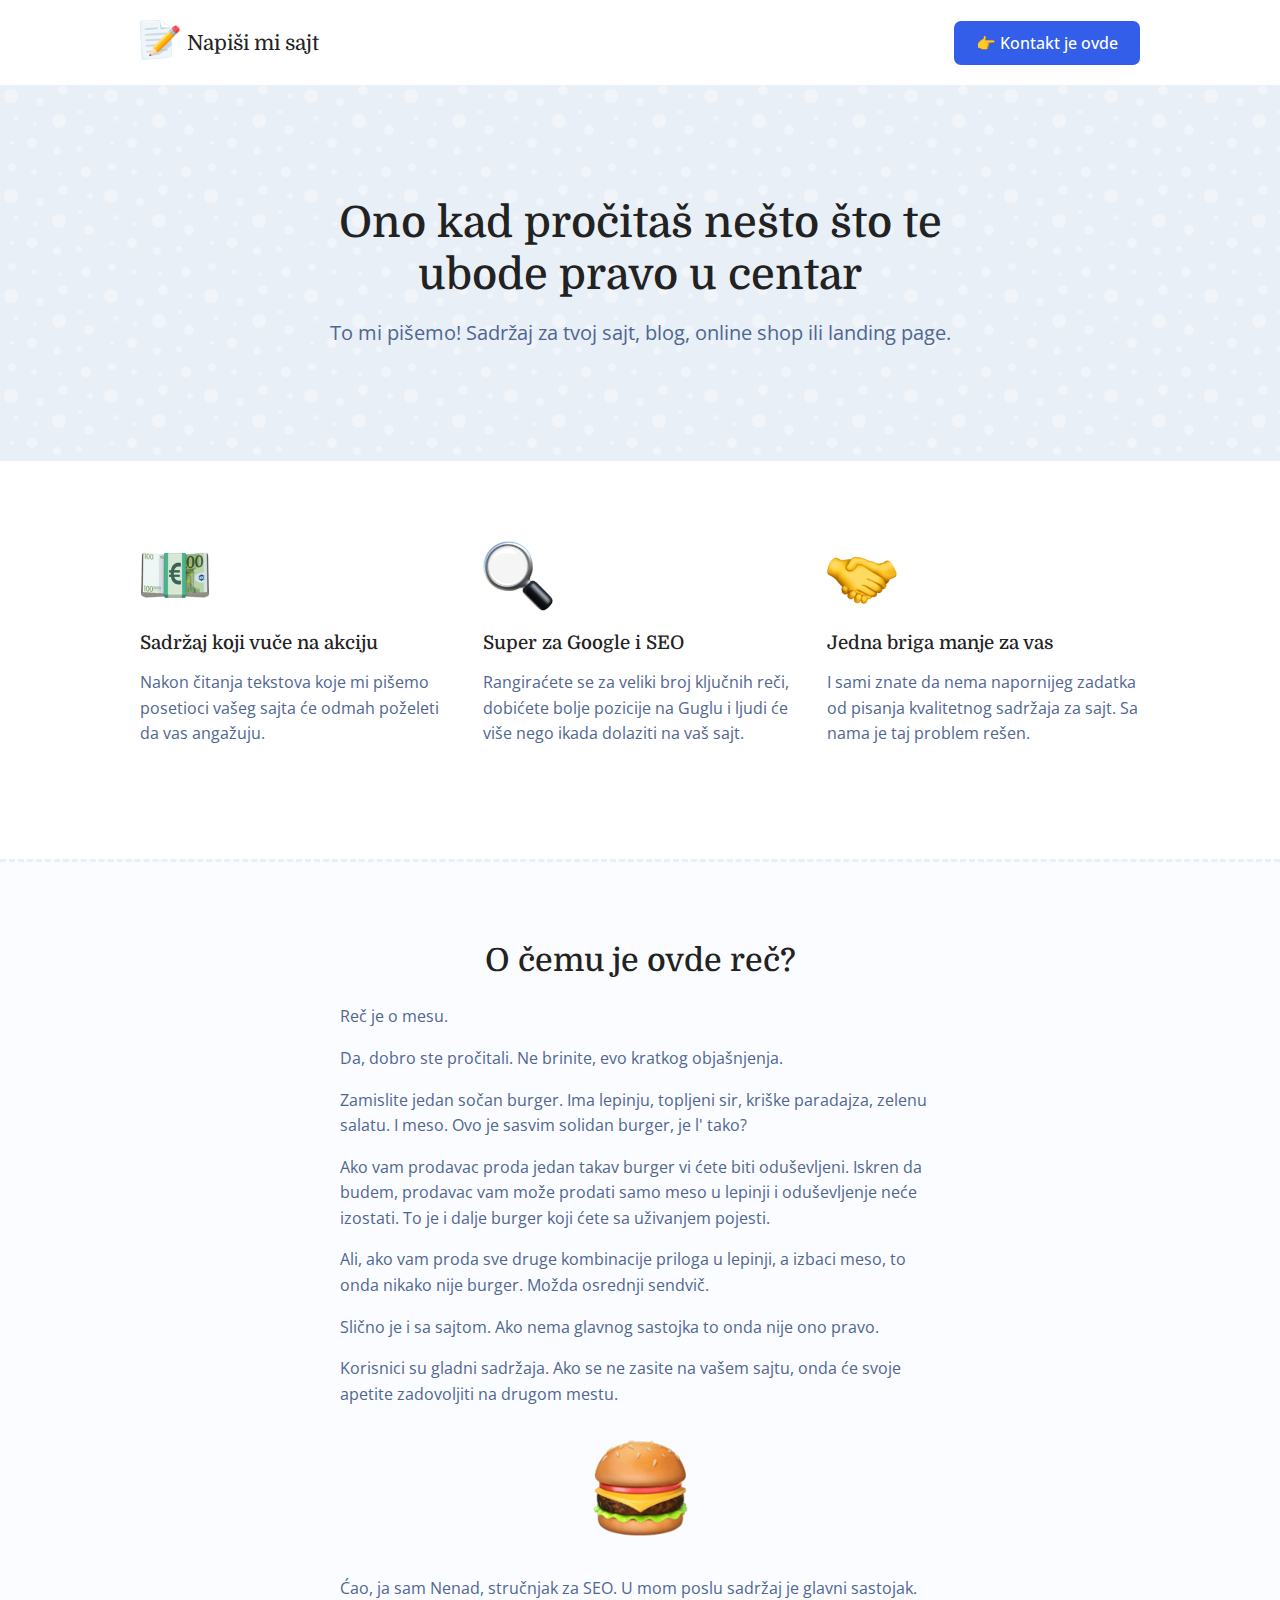
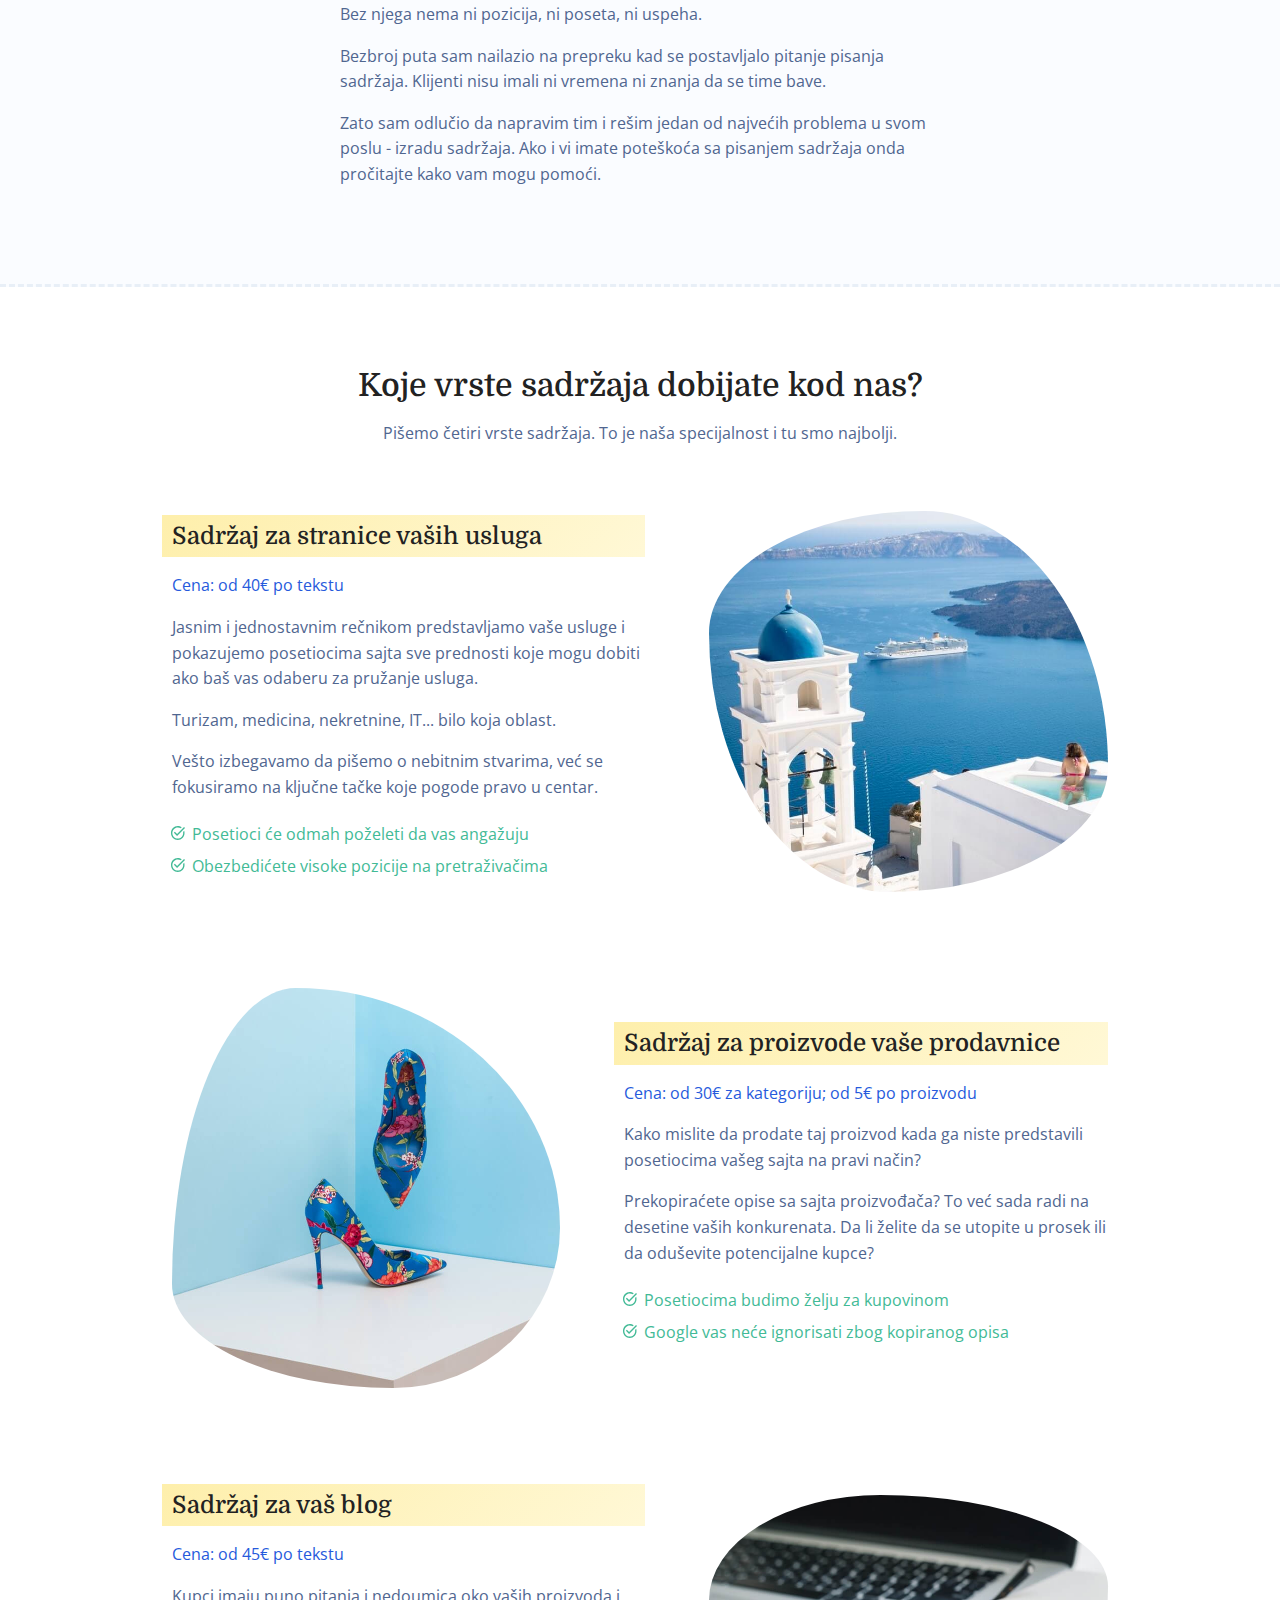
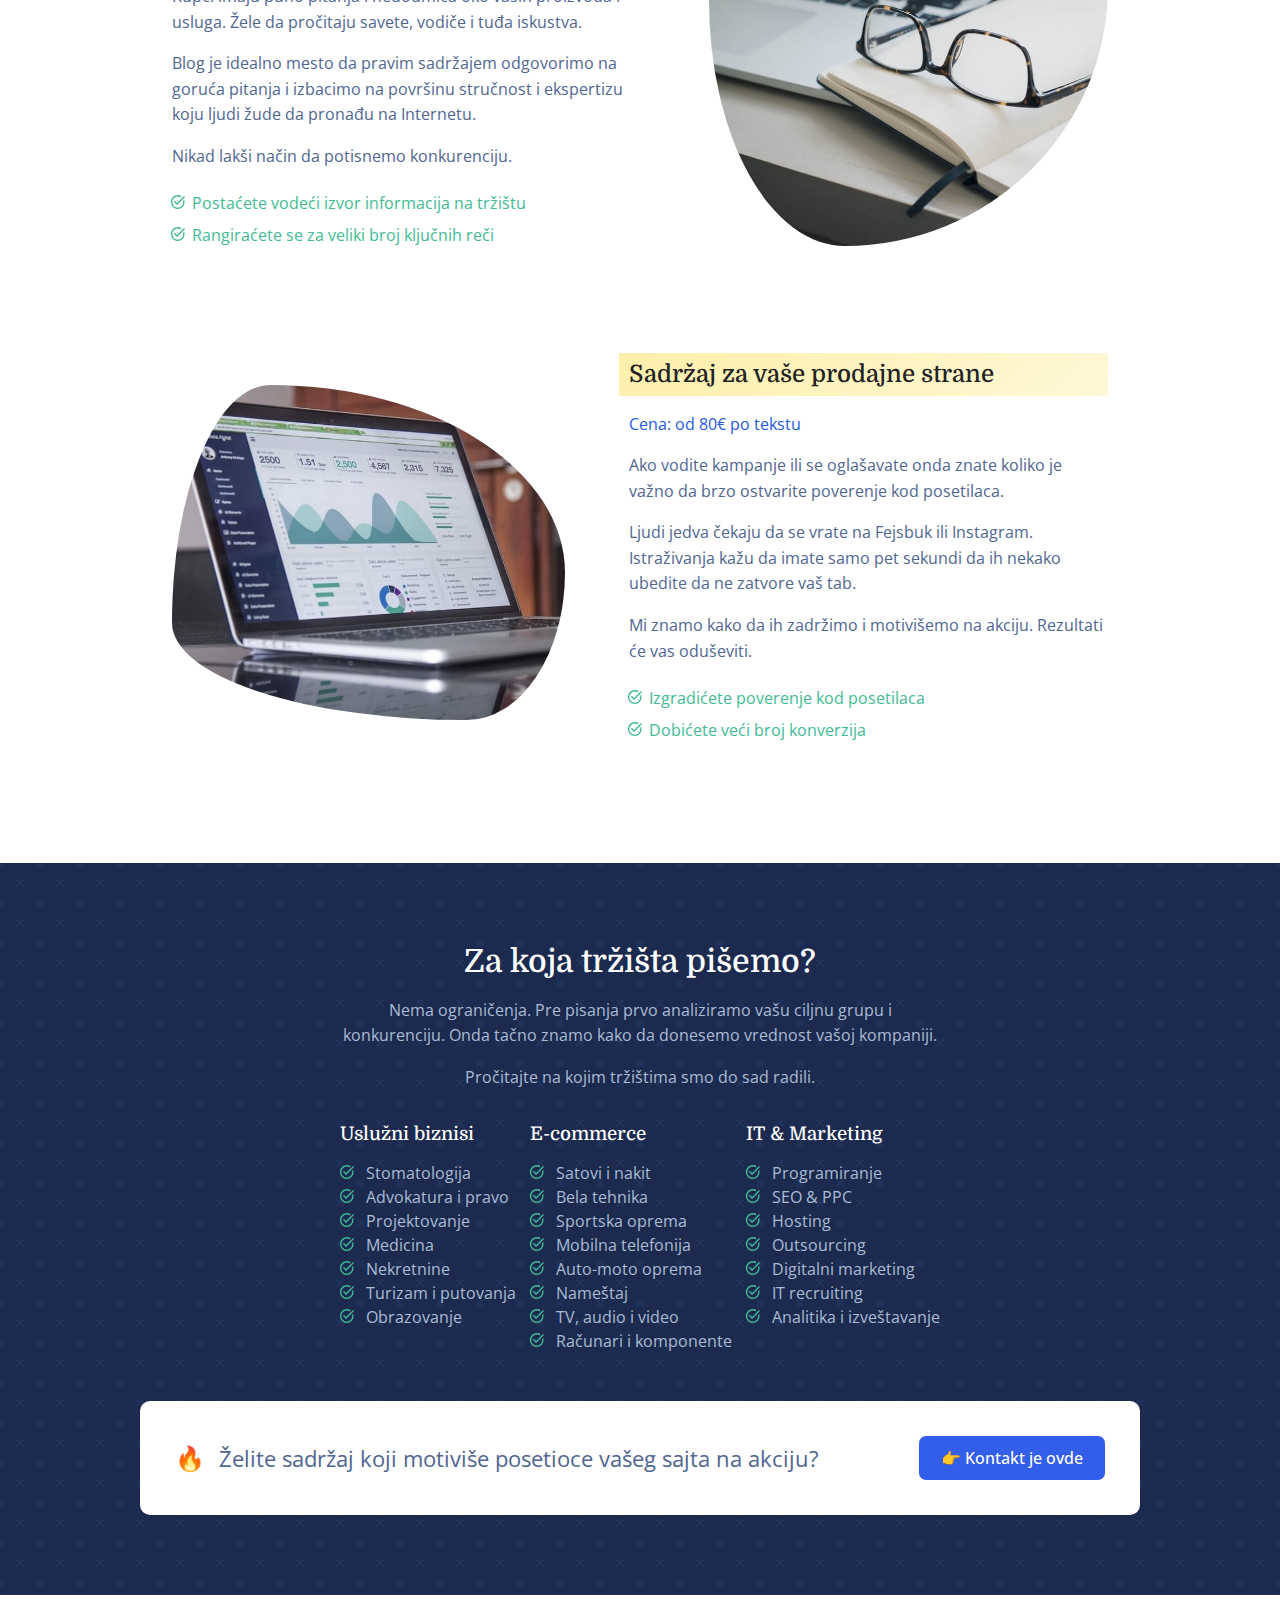
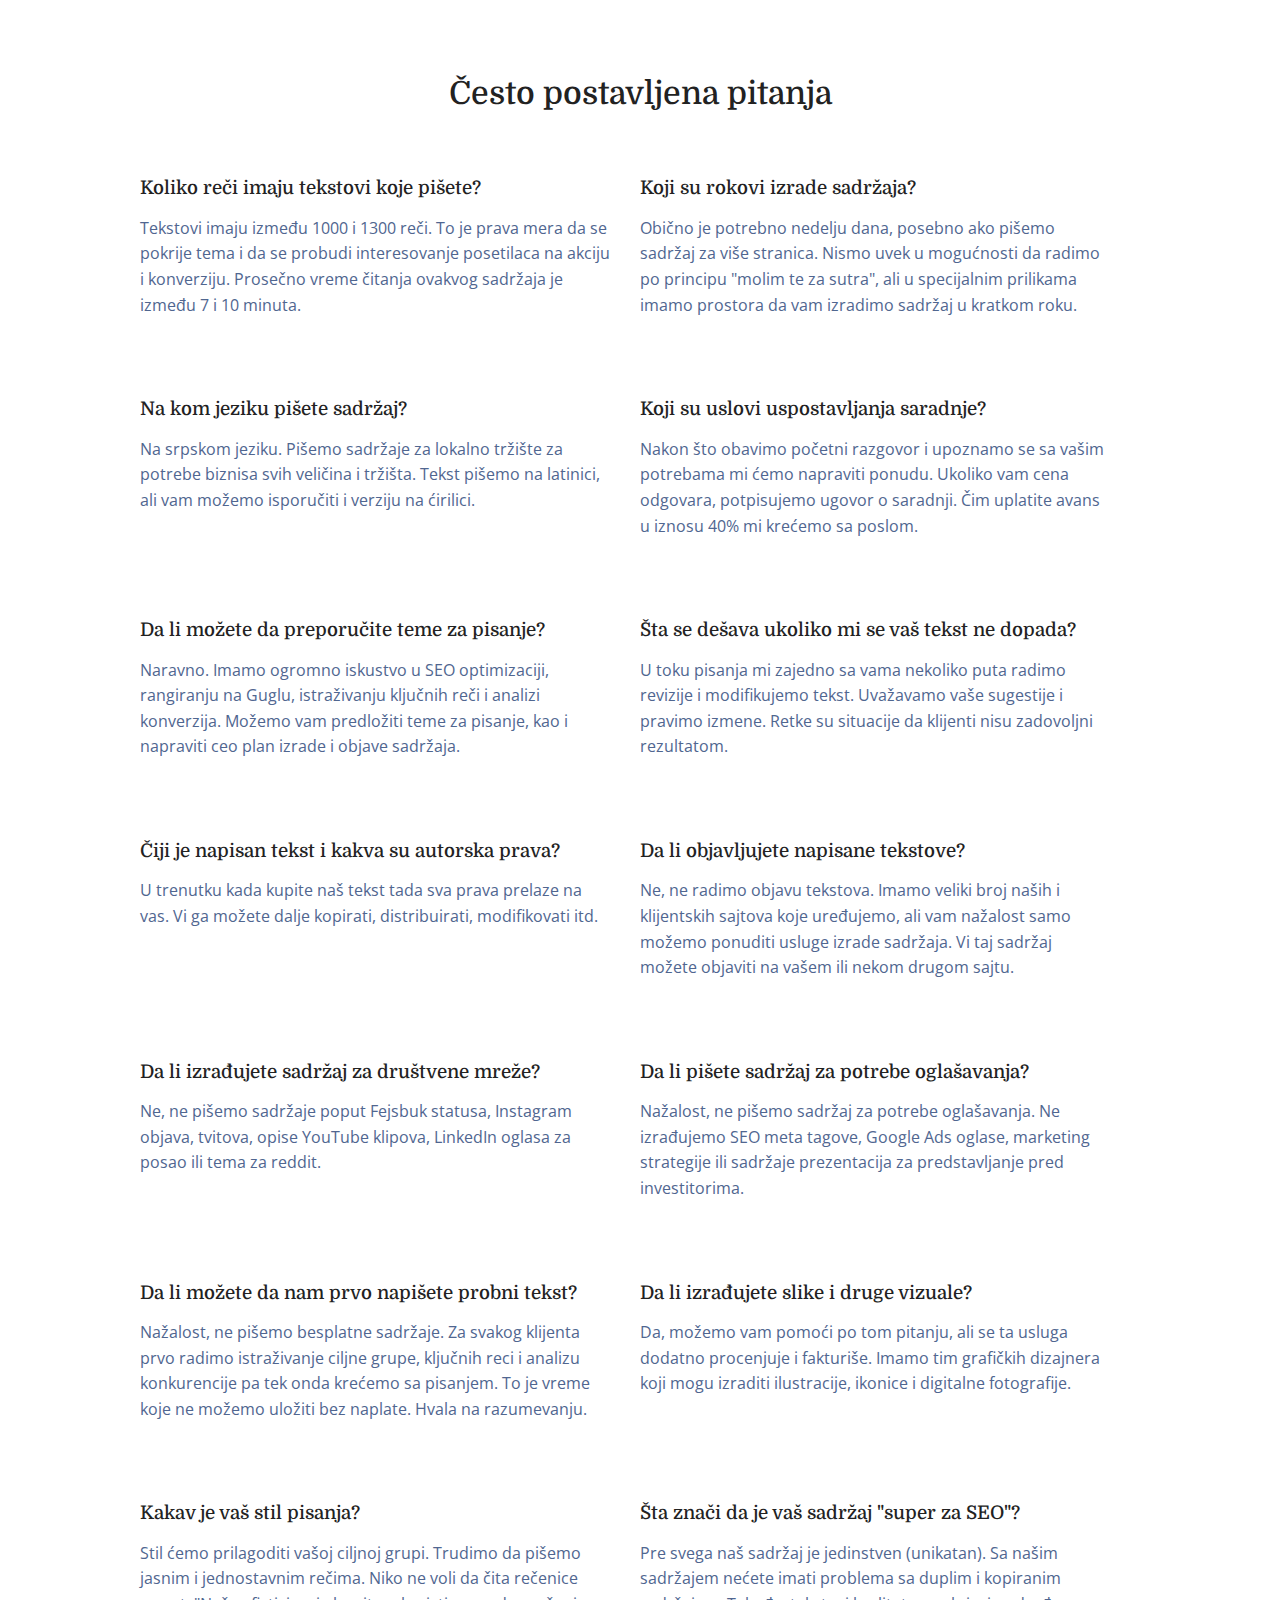
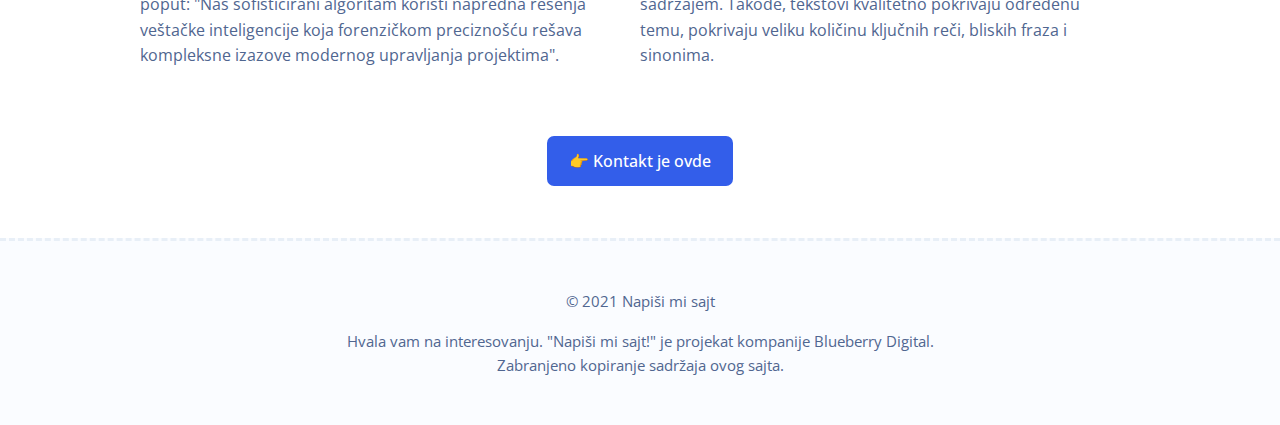
==== commit d1d76ce1: "2021" ====
--- a/index.html
+++ b/index.html
@@ -1 +1 @@
-<!DOCTYPE html><html lang="sr" dir="ltr"><head><meta charset="utf-8"/><meta name="viewport" content="width=device-width,initial-scale=1"/><title>Napiši mi sajt - Pisanje sadržaja &amp; content writing</title><meta name="description" content="Majstorski dobar sadržaj za vaš sajt, blog, online shop ili landing page."/><meta property="og:title" content="Napiši mi sajt"/><meta property="og:url" content="https://www.napisimisajt.com"/><meta property="og:description" content="Majstorski dobar sadržaj za vaš sajt, blog, online shop ili landing page."/><meta property="og:image" content="https://www.napisimisajt.com/images/meta-img4.png"/><meta name="twitter:card" content="summary_large_image"/> <meta name="twitter:image" content="https://www.napisimisajt.com/images/meta-img4.png"/> <link href="https://fonts.googleapis.com/css?family=Domine&display=swap&subset=latin-ext" rel="stylesheet"/><link href="https://fonts.googleapis.com/css?family=Open+Sans&display=swap&subset=latin-ext" rel="stylesheet"/><link rel="canonical" href="https://www.napisimisajt.com"/><script>(function(w, d, s, l, i){w[l]=w[l] || [];w[l].push({"gtm.start": new Date().getTime(),event: "gtm.js"});var f=d.getElementsByTagName(s)[0],j=d.createElement(s),dl=l !="dataLayer" ? "&l=" + l : "";j.async=true;j.src="https://www.googletagmanager.com/gtm.js?id=" + i + dl;f.parentNode.insertBefore(j, f);})(window, document, "script", "dataLayer", "GTM-TRPZNKL");</script><link rel="stylesheet" href="css/style.css"/><script type="application/ld+json">{"@context": "https://schema.org", "@type": "FAQPage", "mainEntity": [{"@type": "Question", "name": "Koliko reči imaju tekstovi koje pišete?", "acceptedAnswer":{"@type": "Answer", "text": "Tekstovi imaju između 1000 i 1300 reči. To je prava mera da se pokrije tema i da se probudi interesovanje posetilaca na akciju i konverziju. Prosečno vreme čitanja ovakvog sadržaja je između 7 i 10 minuta."}},{"@type": "Question", "name": "Koji su rokovi izrade sadržaja?", "acceptedAnswer":{"@type": "Answer", "text": "Obično je potrebno nedelju dana, posebno ako pišemo sadržaj za više stranica. Nismo uvek u mogućnosti da radimo po principu \"molim te za sutra\", ali u specijalnim prilikama imamo prostora da vam izradimo sadržaj u kratkom roku."}},{"@type": "Question", "name": "Na kom jeziku pišete sadržaj?", "acceptedAnswer":{"@type": "Answer", "text": "Na srpskom jeziku. Pišemo sadržaje za lokalno tržište za potrebe biznisa svih veličina i tržišta. Tekst pišemo na latinici, ali vam možemo isporučiti i verziju na ćirilici."}},{"@type": "Question", "name": "Koji su uslovi uspostavljanja saradnje?", "acceptedAnswer":{"@type": "Answer", "text": "Nakon što obavimo početni razgovor i upoznamo se sa vašim potrebama mi ćemo napraviti ponudu. Ukoliko vam cena odgovara, potpisujemo ugovor o saradnji. Čim uplatite avans u iznosu 40% mi krećemo sa poslom."}},{"@type": "Question", "name": "Da li možete da preporučite teme za pisanje?", "acceptedAnswer":{"@type": "Answer", "text": "Naravno. Imamo ogromno iskustvo u SEO optimizaciji, rangiranju na Guglu, istraživanju ključnih reči i analizi konverzija. Možemo vam predložiti teme za pisanje, kao i napraviti ceo plan izrade i objave sadržaja."}},{"@type": "Question", "name": "Šta se dešava ukoliko mi se vaš tekst ne dopada?", "acceptedAnswer":{"@type": "Answer", "text": "U toku pisanja mi zajedno sa vama nekoliko puta radimo revizije i modifikujemo tekst. Uvažavamo vaše sugestije i pravimo izmene. Retke su situacije da klijenti nisu zadovoljni rezultatom."}},{"@type": "Question", "name": "Čiji je napisan tekst i kakva su autorska prava?", "acceptedAnswer":{"@type": "Answer", "text": "U trenutku kada kupite naš tekst tada sva prava prelaze na vas. Vi ga možete dalje kopirati, distribuirati, modifikovati itd."}},{"@type": "Question", "name": "Da li objavljujete napisane tekstove?", "acceptedAnswer":{"@type": "Answer", "text": "Ne, ne radimo objavu tekstova. Imamo veliki broj naših i klijentskih sajtova koje uređujemo, ali vam nažalost samo možemo ponuditi usluge izrade sadržaja. Vi taj sadržaj možete objaviti na vašem ili nekom drugom sajtu."}},{"@type": "Question", "name": "Da li izrađujete sadržaj za društvene mreže?", "acceptedAnswer":{"@type": "Answer", "text": "Ne, ne pišemo sadržaje poput Fejsbuk statusa, Instagram objava, tvitova, opise YouTube klipova, LinkedIn oglasa za posao ili tema za reddit."}},{"@type": "Question", "name": "Da li pišete sadržaj za potrebe oglašavanja?", "acceptedAnswer":{"@type": "Answer", "text": "Nažalost, ne pišemo sadržaj za potrebe oglašavanja. Ne izrađujemo SEO meta tagove, Google Ads oglase, marketing strategije ili sadržaje prezentacija za predstavljanje pred investitorima."}},{"@type": "Question", "name": "Da li možete da nam prvo napišete probni tekst?", "acceptedAnswer":{"@type": "Answer", "text": "Nažalost, ne pišemo besplatne sadržaje. Za svakog klijenta prvo radimo istraživanje ciljne grupe, ključnih reci i analizu konkurencije pa tek onda krećemo sa pisanjem. To je vreme koje ne možemo uložiti bez naplate. Hvala na razumevanju."}},{"@type": "Question", "name": "Da li izrađujete slike i druge vizuale?", "acceptedAnswer":{"@type": "Answer", "text": "Da, možemo vam pomoći po tom pitanju, ali se ta usluga dodatno procenjuje i fakturiše. Imamo tim grafičkih dizajnera koji mogu izraditi ilustracije, ikonice i digitalne fotografije."}},{"@type": "Question", "name": "Kakav je vaš stil pisanja?", "acceptedAnswer":{"@type": "Answer", "text": "Stil ćemo prilagoditi vašoj ciljnoj grupi. Trudimo da pišemo jasnim i jednostavnim rečima. Niko ne voli da čita rečenice poput: \"Naš sofisticirani algoritam koristi napredna rešenja veštačke inteligencije koja forenzičkom preciznošću rešava kompleksne izazove modernog upravljanja projektima\"."}},{"@type": "Question", "name": "Šta znači da je vaš sadržaj \"super za SEO\"?", "acceptedAnswer":{"@type": "Answer", "text": "Pre svega naš sadržaj je jedinstven (unikatan). Sa našim sadržajem nećete imati problema sa duplim i kopiranim sadržajem. Takođe, tekstovi kvalitetno pokrivaju određenu temu, pokrivaju veliku količinu ključnih reči, bliskih fraza i sinonima."}}]}</script></head><body class="antialiased"><noscript><iframe src="https://www.googletagmanager.com/ns.html?id=GTM-TRPZNKL" height="0" width="0" style="display: none; visibility: hidden;"></iframe></noscript><section id="nav"><div class="nav container"><div class="mainlogo"><a href="https://napisimisajt.com"><img src="images/memo.png" width="40" height="40"/></a> <a href="https://napisimisajt.com">Napiši mi sajt</a> </div><a href="kontakt.html" class="dugme">👉 Kontakt <span>je ovde</span></a> </div></section><section id="hero"><div class="hero container"><div class="hero-text"><h1>Ono kad pročitaš nešto što te ubode pravo u centar</h1><p>To mi pišemo! Sadržaj za tvoj sajt, blog, online shop ili landing page.</p></div></div></section><section id="features"><div class="features container"><div class="feature-single"> <img class="feature-icon" src="images/euro.png" alt=""/><h3>Sadržaj koji vuče na akciju</h3><p>Nakon čitanja tekstova koje mi pišemo posetioci vašeg sajta će odmah poželeti da vas angažuju.</p></div><div class="feature-single"> <img class="feature-icon" src="images/loupe.png" alt=""/><h3>Super za Google i SEO</h3><p>Rangiraćete se za veliki broj ključnih reči, dobićete bolje pozicije na Guglu i ljudi će više nego ikada dolaziti na vaš sajt.</p></div><div class="feature-single"> <img class="feature-icon" src="images/handshake.png" alt=""/><h3>Jedna briga manje za vas</h3><p>I sami znate da nema napornijeg zadatka od pisanja kvalitetnog sadržaja za sajt. Sa nama je taj problem rešen.</p></div></div></section><section id="story"><div class="story container"><div class="story-top"><h2>O čemu je ovde reč?</h2><p>Reč je o mesu.</p><p>Da, dobro ste pročitali. Ne brinite, evo kratkog objašnjenja.</p><p>Zamislite jedan sočan burger. Ima lepinju, topljeni sir, kriške paradajza, zelenu salatu. I meso. Ovo je sasvim solidan burger, je l' tako?</p><p>Ako vam prodavac proda jedan takav burger vi ćete biti oduševljeni. Iskren da budem, prodavac vam može prodati samo meso u lepinji i oduševljenje neće izostati. To je i dalje burger koji ćete sa uživanjem pojesti.</p><p>Ali, ako vam proda sve druge kombinacije priloga u lepinji, a izbaci meso, to onda nikako nije burger. Možda osrednji sendvič.</p><p>Slično je i sa sajtom. Ako nema glavnog sastojka to onda nije ono pravo.</p><p>Korisnici su gladni sadržaja. Ako se ne zasite na vašem sajtu, onda će svoje apetite zadovoljiti na drugom mestu.</p><span><img src="images/burger.png" height="100" alt=""/> </span><p>Ćao, ja sam Nenad, stručnjak za SEO. U mom poslu sadržaj je glavni sastojak. Bez njega nema ni pozicija, ni poseta, ni uspeha.</p><p>Bezbroj puta sam nailazio na prepreku kad se postavljalo pitanje pisanja sadržaja. Klijenti nisu imali ni vremena ni znanja da se time bave.</p><p>Zato sam odlučio da napravim tim i rešim jedan od najvećih problema u svom poslu - izradu sadržaja. Ako i vi imate poteškoća sa pisanjem sadržaja onda pročitajte kako vam mogu pomoći.</p></div></div></section><section id="zigzag"><div class="zigzag container"><div class="zigzag-top"><h2>Koje vrste sadržaja dobijate kod nas?</h2><p>Pišemo četiri vrste sadržaja. To je naša specijalnost i tu smo najbolji.</p></div><div class="zig"><div class="zig-text"><h3>Sadržaj za stranice vaših usluga</h3><p class="cena-teksta">Cena: od 40€ po tekstu</p><p>Jasnim i jednostavnim rečnikom predstavljamo vaše usluge i pokazujemo posetiocima sajta sve prednosti koje mogu dobiti ako baš vas odaberu za pružanje usluga.</p><p>Turizam, medicina, nekretnine, IT... bilo koja oblast.</p><p>Vešto izbegavamo da pišemo o nebitnim stvarima, već se fokusiramo na ključne tačke koje pogode pravo u centar.</p><ul><li>Posetioci će odmah poželeti da vas angažuju</li><li>Obezbedićete visoke pozicije na pretraživačima</li></ul></div><div class="zig-image z1"></div></div><div class="zag"><div class="zag-image z2"></div><div class="zag-text"><h3>Sadržaj za proizvode vaše prodavnice</h3><p class="cena-teksta">Cena: od 30€ za kategoriju; od 5€ po proizvodu</p><p>Kako mislite da prodate taj proizvod kada ga niste predstavili posetiocima vašeg sajta na pravi način?</p><p>Prekopiraćete opise sa sajta proizvođača? To već sada radi na desetine vaših konkurenata. Da li želite da se utopite u prosek ili da oduševite potencijalne kupce?</p><ul><li>Posetiocima budimo želju za kupovinom</li><li>Google vas neće ignorisati zbog kopiranog opisa</li></ul></div></div><div class="zig"><div class="zig-text"><h3>Sadržaj za vaš blog</h3><p class="cena-teksta">Cena: od 45€ po tekstu</p><p>Kupci imaju puno pitanja i nedoumica oko vaših proizvoda i usluga. Žele da pročitaju savete, vodiče i tuđa iskustva.</p><p>Blog je idealno mesto da pravim sadržajem odgovorimo na goruća pitanja i izbacimo na površinu stručnost i ekspertizu koju ljudi žude da pronađu na Internetu.</p><p>Nikad lakši način da potisnemo konkurenciju.</p><ul><li>Postaćete vodeći izvor informacija na tržištu</li><li>Rangiraćete se za veliki broj ključnih reči</li></ul></div><div class="zig-image z3"></div></div><div class="zag pb0"><div class="zag-image z4"></div><div class="zag-text"><h3>Sadržaj za vaše prodajne strane</h3><p class="cena-teksta">Cena: od 80€ po tekstu</p><p>Ako vodite kampanje ili se oglašavate onda znate koliko je važno da brzo ostvarite poverenje kod posetilaca.</p><p>Ljudi jedva čekaju da se vrate na Fejsbuk ili Instagram. Istraživanja kažu da imate samo pet sekundi da ih nekako ubedite da ne zatvore vaš tab.</p><p>Mi znamo kako da ih zadržimo i motivišemo na akciju. Rezultati će vas oduševiti.</p><ul><li>Izgradićete poverenje kod posetilaca</li><li>Dobićete veći broj konverzija</li></ul></div></div></div></section><section id="pricing"><div class="pricing container"><div class="items-lista"><div class="pricing-top"><h2>Za koja tržišta pišemo?</h2><p>Nema ograničenja. Pre pisanja prvo analiziramo vašu ciljnu grupu i konkurenciju. Onda tačno znamo kako da donesemo vrednost vašoj kompaniji.</p><p>Pročitajte na kojim tržištima smo do sad radili.</p></div><div class="items-wrap"><div class="items-single"><h3>Uslužni biznisi</h3><ul><li>Stomatologija</li><li>Advokatura i pravo</li><li>Projektovanje</li><li>Medicina</li><li>Nekretnine</li><li>Turizam i putovanja</li><li>Obrazovanje</li></ul></div><div class="items-single"><h3>E-commerce</h3><ul><li>Satovi i nakit</li><li>Bela tehnika</li><li>Sportska oprema</li><li>Mobilna telefonija</li><li>Auto-moto oprema</li><li>Nameštaj</li><li>TV, audio i video</li><li>Računari i komponente</li></ul></div><div class="items-single"><h3>IT &amp; Marketing</h3><ul><li>Programiranje</li><li>SEO &amp; PPC</li><li>Hosting</li><li>Outsourcing</li><li>Digitalni marketing</li><li>IT recruiting</li><li>Analitika i izveštavanje</li></ul></div></div></div><div class="cene"><div class="cena"><p><span>🔥</span> Želite sadržaj koji motiviše posetioce vašeg sajta na akciju?</p></div><a href="kontakt.html" class="dugme">👉 Kontakt je ovde</a> </div></div></section><section id="pitanja"><div class="pitanja container"><h2>Često postavljena pitanja</h2><div class="pitanja-sva"><div class="pitanje"><h3>Koliko reči imaju tekstovi koje pišete?</h3><p>Tekstovi imaju između 1000 i 1300 reči. To je prava mera da se pokrije tema i da se probudi interesovanje posetilaca na akciju i konverziju. Prosečno vreme čitanja ovakvog sadržaja je između 7 i 10 minuta.</p></div><div class="pitanje"><h3>Koji su rokovi izrade sadržaja?</h3><p> Obično je potrebno nedelju dana, posebno ako pišemo sadržaj za više stranica. Nismo uvek u mogućnosti da radimo po principu "molim te za sutra", ali u specijalnim prilikama imamo prostora da vam izradimo sadržaj u kratkom roku. </p></div></div><div class="pitanja-sva"><div class="pitanje"><h3>Na kom jeziku pišete sadržaj?</h3><p>Na srpskom jeziku. Pišemo sadržaje za lokalno tržište za potrebe biznisa svih veličina i tržišta. Tekst pišemo na latinici, ali vam možemo isporučiti i verziju na ćirilici.</p></div><div class="pitanje"><h3>Koji su uslovi uspostavljanja saradnje?</h3><p>Nakon što obavimo početni razgovor i upoznamo se sa vašim potrebama mi ćemo napraviti ponudu. Ukoliko vam cena odgovara, potpisujemo ugovor o saradnji. Čim uplatite avans u iznosu 40% mi krećemo sa poslom.</p></div></div><div class="pitanja-sva"><div class="pitanje"><h3>Da li možete da preporučite teme za pisanje?</h3><p> Naravno. Imamo ogromno iskustvo u SEO optimizaciji, rangiranju na Guglu, istraživanju ključnih reči i analizi konverzija. Možemo vam predložiti teme za pisanje, kao i napraviti ceo plan izrade i objave sadržaja. </p></div><div class="pitanje"><h3>Šta se dešava ukoliko mi se vaš tekst ne dopada?</h3><p>U toku pisanja mi zajedno sa vama nekoliko puta radimo revizije i modifikujemo tekst. Uvažavamo vaše sugestije i pravimo izmene. Retke su situacije da klijenti nisu zadovoljni rezultatom.</p></div></div><div class="pitanja-sva"><div class="pitanje"><h3>Čiji je napisan tekst i kakva su autorska prava?</h3><p>U trenutku kada kupite naš tekst tada sva prava prelaze na vas. Vi ga možete dalje kopirati, distribuirati, modifikovati itd.</p></div><div class="pitanje"><h3>Da li objavljujete napisane tekstove?</h3><p> Ne, ne radimo objavu tekstova. Imamo veliki broj naših i klijentskih sajtova koje uređujemo, ali vam nažalost samo možemo ponuditi usluge izrade sadržaja. Vi taj sadržaj možete objaviti na vašem ili nekom drugom sajtu. </p></div></div><div class="pitanja-sva"><div class="pitanje"><h3>Da li izrađujete sadržaj za društvene mreže?</h3><p>Ne, ne pišemo sadržaje poput Fejsbuk statusa, Instagram objava, tvitova, opise YouTube klipova, LinkedIn oglasa za posao ili tema za reddit.</p></div><div class="pitanje"><h3>Da li pišete sadržaj za potrebe oglašavanja?</h3><p>Nažalost, ne pišemo sadržaj za potrebe oglašavanja. Ne izrađujemo SEO meta tagove, Google Ads oglase, marketing strategije ili sadržaje prezentacija za predstavljanje pred investitorima.</p></div></div><div class="pitanja-sva"><div class="pitanje"><h3>Da li možete da nam prvo napišete probni tekst?</h3><p> Nažalost, ne pišemo besplatne sadržaje. Za svakog klijenta prvo radimo istraživanje ciljne grupe, ključnih reci i analizu konkurencije pa tek onda krećemo sa pisanjem. To je vreme koje ne možemo uložiti bez naplate. Hvala na razumevanju. </p></div><div class="pitanje"><h3>Da li izrađujete slike i druge vizuale?</h3><p>Da, možemo vam pomoći po tom pitanju, ali se ta usluga dodatno procenjuje i fakturiše. Imamo tim grafičkih dizajnera koji mogu izraditi ilustracije, ikonice i digitalne fotografije.</p></div></div><div class="pitanja-sva"><div class="pitanje"><h3>Kakav je vaš stil pisanja?</h3><p> Stil ćemo prilagoditi vašoj ciljnoj grupi. Trudimo da pišemo jasnim i jednostavnim rečima. Niko ne voli da čita rečenice poput: "Naš sofisticirani algoritam koristi napredna rešenja veštačke inteligencije koja forenzičkom preciznošću rešava kompleksne izazove modernog upravljanja projektima". </p></div><div class="pitanje"><h3>Šta znači da je vaš sadržaj "super za SEO"?</h3><p> Pre svega naš sadržaj je jedinstven (unikatan). Sa našim sadržajem nećete imati problema sa duplim i kopiranim sadržajem. Takođe, tekstovi kvalitetno pokrivaju određenu temu, pokrivaju veliku količinu ključnih reči, bliskih fraza i sinonima. </p></div></div></div></section><section id="bottom-cta"><div class="bottom-cta container"><p class="hero-cta"><a href="kontakt.html" class="dugme">👉 Kontakt je ovde</a></p></div></section><section id="footer"><div class="footer container"><p>© 2020 Napiši mi sajt</p><p>Hvala vam na interesovanju. "Napiši mi sajt!" je projekat kompanije Blueberry Digital. Zabranjeno kopiranje sadržaja ovog sajta.</p></div></section></body></html>
+<!DOCTYPE html><html lang="sr" dir="ltr"><head><meta charset="utf-8"/><meta name="viewport" content="width=device-width,initial-scale=1"/><title>Napiši mi sajt - Pisanje sadržaja &amp; content writing</title><meta name="description" content="Majstorski dobar sadržaj za vaš sajt, blog, online shop ili landing page."/><meta property="og:title" content="Napiši mi sajt"/><meta property="og:url" content="https://www.napisimisajt.com"/><meta property="og:description" content="Majstorski dobar sadržaj za vaš sajt, blog, online shop ili landing page."/><meta property="og:image" content="https://www.napisimisajt.com/images/meta-img4.png"/><meta name="twitter:card" content="summary_large_image"/> <meta name="twitter:image" content="https://www.napisimisajt.com/images/meta-img4.png"/> <link href="https://fonts.googleapis.com/css?family=Domine&display=swap&subset=latin-ext" rel="stylesheet"/><link href="https://fonts.googleapis.com/css?family=Open+Sans&display=swap&subset=latin-ext" rel="stylesheet"/><link rel="canonical" href="https://www.napisimisajt.com"/><script>(function(w, d, s, l, i){w[l]=w[l] || [];w[l].push({"gtm.start": new Date().getTime(),event: "gtm.js"});var f=d.getElementsByTagName(s)[0],j=d.createElement(s),dl=l !="dataLayer" ? "&l=" + l : "";j.async=true;j.src="https://www.googletagmanager.com/gtm.js?id=" + i + dl;f.parentNode.insertBefore(j, f);})(window, document, "script", "dataLayer", "GTM-TRPZNKL");</script><link rel="stylesheet" href="css/style.css"/><script type="application/ld+json">{"@context": "https://schema.org", "@type": "FAQPage", "mainEntity": [{"@type": "Question", "name": "Koliko reči imaju tekstovi koje pišete?", "acceptedAnswer":{"@type": "Answer", "text": "Tekstovi imaju između 1000 i 1300 reči. To je prava mera da se pokrije tema i da se probudi interesovanje posetilaca na akciju i konverziju. Prosečno vreme čitanja ovakvog sadržaja je između 7 i 10 minuta."}},{"@type": "Question", "name": "Koji su rokovi izrade sadržaja?", "acceptedAnswer":{"@type": "Answer", "text": "Obično je potrebno nedelju dana, posebno ako pišemo sadržaj za više stranica. Nismo uvek u mogućnosti da radimo po principu \"molim te za sutra\", ali u specijalnim prilikama imamo prostora da vam izradimo sadržaj u kratkom roku."}},{"@type": "Question", "name": "Na kom jeziku pišete sadržaj?", "acceptedAnswer":{"@type": "Answer", "text": "Na srpskom jeziku. Pišemo sadržaje za lokalno tržište za potrebe biznisa svih veličina i tržišta. Tekst pišemo na latinici, ali vam možemo isporučiti i verziju na ćirilici."}},{"@type": "Question", "name": "Koji su uslovi uspostavljanja saradnje?", "acceptedAnswer":{"@type": "Answer", "text": "Nakon što obavimo početni razgovor i upoznamo se sa vašim potrebama mi ćemo napraviti ponudu. Ukoliko vam cena odgovara, potpisujemo ugovor o saradnji. Čim uplatite avans u iznosu 40% mi krećemo sa poslom."}},{"@type": "Question", "name": "Da li možete da preporučite teme za pisanje?", "acceptedAnswer":{"@type": "Answer", "text": "Naravno. Imamo ogromno iskustvo u SEO optimizaciji, rangiranju na Guglu, istraživanju ključnih reči i analizi konverzija. Možemo vam predložiti teme za pisanje, kao i napraviti ceo plan izrade i objave sadržaja."}},{"@type": "Question", "name": "Šta se dešava ukoliko mi se vaš tekst ne dopada?", "acceptedAnswer":{"@type": "Answer", "text": "U toku pisanja mi zajedno sa vama nekoliko puta radimo revizije i modifikujemo tekst. Uvažavamo vaše sugestije i pravimo izmene. Retke su situacije da klijenti nisu zadovoljni rezultatom."}},{"@type": "Question", "name": "Čiji je napisan tekst i kakva su autorska prava?", "acceptedAnswer":{"@type": "Answer", "text": "U trenutku kada kupite naš tekst tada sva prava prelaze na vas. Vi ga možete dalje kopirati, distribuirati, modifikovati itd."}},{"@type": "Question", "name": "Da li objavljujete napisane tekstove?", "acceptedAnswer":{"@type": "Answer", "text": "Ne, ne radimo objavu tekstova. Imamo veliki broj naših i klijentskih sajtova koje uređujemo, ali vam nažalost samo možemo ponuditi usluge izrade sadržaja. Vi taj sadržaj možete objaviti na vašem ili nekom drugom sajtu."}},{"@type": "Question", "name": "Da li izrađujete sadržaj za društvene mreže?", "acceptedAnswer":{"@type": "Answer", "text": "Ne, ne pišemo sadržaje poput Fejsbuk statusa, Instagram objava, tvitova, opise YouTube klipova, LinkedIn oglasa za posao ili tema za reddit."}},{"@type": "Question", "name": "Da li pišete sadržaj za potrebe oglašavanja?", "acceptedAnswer":{"@type": "Answer", "text": "Nažalost, ne pišemo sadržaj za potrebe oglašavanja. Ne izrađujemo SEO meta tagove, Google Ads oglase, marketing strategije ili sadržaje prezentacija za predstavljanje pred investitorima."}},{"@type": "Question", "name": "Da li možete da nam prvo napišete probni tekst?", "acceptedAnswer":{"@type": "Answer", "text": "Nažalost, ne pišemo besplatne sadržaje. Za svakog klijenta prvo radimo istraživanje ciljne grupe, ključnih reci i analizu konkurencije pa tek onda krećemo sa pisanjem. To je vreme koje ne možemo uložiti bez naplate. Hvala na razumevanju."}},{"@type": "Question", "name": "Da li izrađujete slike i druge vizuale?", "acceptedAnswer":{"@type": "Answer", "text": "Da, možemo vam pomoći po tom pitanju, ali se ta usluga dodatno procenjuje i fakturiše. Imamo tim grafičkih dizajnera koji mogu izraditi ilustracije, ikonice i digitalne fotografije."}},{"@type": "Question", "name": "Kakav je vaš stil pisanja?", "acceptedAnswer":{"@type": "Answer", "text": "Stil ćemo prilagoditi vašoj ciljnoj grupi. Trudimo da pišemo jasnim i jednostavnim rečima. Niko ne voli da čita rečenice poput: \"Naš sofisticirani algoritam koristi napredna rešenja veštačke inteligencije koja forenzičkom preciznošću rešava kompleksne izazove modernog upravljanja projektima\"."}},{"@type": "Question", "name": "Šta znači da je vaš sadržaj \"super za SEO\"?", "acceptedAnswer":{"@type": "Answer", "text": "Pre svega naš sadržaj je jedinstven (unikatan). Sa našim sadržajem nećete imati problema sa duplim i kopiranim sadržajem. Takođe, tekstovi kvalitetno pokrivaju određenu temu, pokrivaju veliku količinu ključnih reči, bliskih fraza i sinonima."}}]}</script></head><body class="antialiased"><noscript><iframe src="https://www.googletagmanager.com/ns.html?id=GTM-TRPZNKL" height="0" width="0" style="display: none; visibility: hidden;"></iframe></noscript><section id="nav"><div class="nav container"><div class="mainlogo"><a href="https://napisimisajt.com"><img src="images/memo.png" width="40" height="40"/></a> <a href="https://napisimisajt.com">Napiši mi sajt</a> </div><a href="kontakt.html" class="dugme">👉 Kontakt <span>je ovde</span></a> </div></section><section id="hero"><div class="hero container"><div class="hero-text"><h1>Ono kad pročitaš nešto što te ubode pravo u centar</h1><p>To mi pišemo! Sadržaj za tvoj sajt, blog, online shop ili landing page.</p></div></div></section><section id="features"><div class="features container"><div class="feature-single"> <img class="feature-icon" src="images/euro.png" alt=""/><h3>Sadržaj koji vuče na akciju</h3><p>Nakon čitanja tekstova koje mi pišemo posetioci vašeg sajta će odmah poželeti da vas angažuju.</p></div><div class="feature-single"> <img class="feature-icon" src="images/loupe.png" alt=""/><h3>Super za Google i SEO</h3><p>Rangiraćete se za veliki broj ključnih reči, dobićete bolje pozicije na Guglu i ljudi će više nego ikada dolaziti na vaš sajt.</p></div><div class="feature-single"> <img class="feature-icon" src="images/handshake.png" alt=""/><h3>Jedna briga manje za vas</h3><p>I sami znate da nema napornijeg zadatka od pisanja kvalitetnog sadržaja za sajt. Sa nama je taj problem rešen.</p></div></div></section><section id="story"><div class="story container"><div class="story-top"><h2>O čemu je ovde reč?</h2><p>Reč je o mesu.</p><p>Da, dobro ste pročitali. Ne brinite, evo kratkog objašnjenja.</p><p>Zamislite jedan sočan burger. Ima lepinju, topljeni sir, kriške paradajza, zelenu salatu. I meso. Ovo je sasvim solidan burger, je l' tako?</p><p>Ako vam prodavac proda jedan takav burger vi ćete biti oduševljeni. Iskren da budem, prodavac vam može prodati samo meso u lepinji i oduševljenje neće izostati. To je i dalje burger koji ćete sa uživanjem pojesti.</p><p>Ali, ako vam proda sve druge kombinacije priloga u lepinji, a izbaci meso, to onda nikako nije burger. Možda osrednji sendvič.</p><p>Slično je i sa sajtom. Ako nema glavnog sastojka to onda nije ono pravo.</p><p>Korisnici su gladni sadržaja. Ako se ne zasite na vašem sajtu, onda će svoje apetite zadovoljiti na drugom mestu.</p><span><img src="images/burger.png" height="100" alt=""/> </span><p>Ćao, ja sam Nenad, stručnjak za SEO. U mom poslu sadržaj je glavni sastojak. Bez njega nema ni pozicija, ni poseta, ni uspeha.</p><p>Bezbroj puta sam nailazio na prepreku kad se postavljalo pitanje pisanja sadržaja. Klijenti nisu imali ni vremena ni znanja da se time bave.</p><p>Zato sam odlučio da napravim tim i rešim jedan od najvećih problema u svom poslu - izradu sadržaja. Ako i vi imate poteškoća sa pisanjem sadržaja onda pročitajte kako vam mogu pomoći.</p></div></div></section><section id="zigzag"><div class="zigzag container"><div class="zigzag-top"><h2>Koje vrste sadržaja dobijate kod nas?</h2><p>Pišemo četiri vrste sadržaja. To je naša specijalnost i tu smo najbolji.</p></div><div class="zig"><div class="zig-text"><h3>Sadržaj za stranice vaših usluga</h3><p class="cena-teksta">Cena: od 40€ po tekstu</p><p>Jasnim i jednostavnim rečnikom predstavljamo vaše usluge i pokazujemo posetiocima sajta sve prednosti koje mogu dobiti ako baš vas odaberu za pružanje usluga.</p><p>Turizam, medicina, nekretnine, IT... bilo koja oblast.</p><p>Vešto izbegavamo da pišemo o nebitnim stvarima, već se fokusiramo na ključne tačke koje pogode pravo u centar.</p><ul><li>Posetioci će odmah poželeti da vas angažuju</li><li>Obezbedićete visoke pozicije na pretraživačima</li></ul></div><div class="zig-image z1"></div></div><div class="zag"><div class="zag-image z2"></div><div class="zag-text"><h3>Sadržaj za proizvode vaše prodavnice</h3><p class="cena-teksta">Cena: od 30€ za kategoriju; od 5€ po proizvodu</p><p>Kako mislite da prodate taj proizvod kada ga niste predstavili posetiocima vašeg sajta na pravi način?</p><p>Prekopiraćete opise sa sajta proizvođača? To već sada radi na desetine vaših konkurenata. Da li želite da se utopite u prosek ili da oduševite potencijalne kupce?</p><ul><li>Posetiocima budimo želju za kupovinom</li><li>Google vas neće ignorisati zbog kopiranog opisa</li></ul></div></div><div class="zig"><div class="zig-text"><h3>Sadržaj za vaš blog</h3><p class="cena-teksta">Cena: od 45€ po tekstu</p><p>Kupci imaju puno pitanja i nedoumica oko vaših proizvoda i usluga. Žele da pročitaju savete, vodiče i tuđa iskustva.</p><p>Blog je idealno mesto da pravim sadržajem odgovorimo na goruća pitanja i izbacimo na površinu stručnost i ekspertizu koju ljudi žude da pronađu na Internetu.</p><p>Nikad lakši način da potisnemo konkurenciju.</p><ul><li>Postaćete vodeći izvor informacija na tržištu</li><li>Rangiraćete se za veliki broj ključnih reči</li></ul></div><div class="zig-image z3"></div></div><div class="zag pb0"><div class="zag-image z4"></div><div class="zag-text"><h3>Sadržaj za vaše prodajne strane</h3><p class="cena-teksta">Cena: od 80€ po tekstu</p><p>Ako vodite kampanje ili se oglašavate onda znate koliko je važno da brzo ostvarite poverenje kod posetilaca.</p><p>Ljudi jedva čekaju da se vrate na Fejsbuk ili Instagram. Istraživanja kažu da imate samo pet sekundi da ih nekako ubedite da ne zatvore vaš tab.</p><p>Mi znamo kako da ih zadržimo i motivišemo na akciju. Rezultati će vas oduševiti.</p><ul><li>Izgradićete poverenje kod posetilaca</li><li>Dobićete veći broj konverzija</li></ul></div></div></div></section><section id="pricing"><div class="pricing container"><div class="items-lista"><div class="pricing-top"><h2>Za koja tržišta pišemo?</h2><p>Nema ograničenja. Pre pisanja prvo analiziramo vašu ciljnu grupu i konkurenciju. Onda tačno znamo kako da donesemo vrednost vašoj kompaniji.</p><p>Pročitajte na kojim tržištima smo do sad radili.</p></div><div class="items-wrap"><div class="items-single"><h3>Uslužni biznisi</h3><ul><li>Stomatologija</li><li>Advokatura i pravo</li><li>Projektovanje</li><li>Medicina</li><li>Nekretnine</li><li>Turizam i putovanja</li><li>Obrazovanje</li></ul></div><div class="items-single"><h3>E-commerce</h3><ul><li>Satovi i nakit</li><li>Bela tehnika</li><li>Sportska oprema</li><li>Mobilna telefonija</li><li>Auto-moto oprema</li><li>Nameštaj</li><li>TV, audio i video</li><li>Računari i komponente</li></ul></div><div class="items-single"><h3>IT &amp; Marketing</h3><ul><li>Programiranje</li><li>SEO &amp; PPC</li><li>Hosting</li><li>Outsourcing</li><li>Digitalni marketing</li><li>IT recruiting</li><li>Analitika i izveštavanje</li></ul></div></div></div><div class="cene"><div class="cena"><p><span>🔥</span> Želite sadržaj koji motiviše posetioce vašeg sajta na akciju?</p></div><a href="kontakt.html" class="dugme">👉 Kontakt je ovde</a> </div></div></section><section id="pitanja"><div class="pitanja container"><h2>Često postavljena pitanja</h2><div class="pitanja-sva"><div class="pitanje"><h3>Koliko reči imaju tekstovi koje pišete?</h3><p>Tekstovi imaju između 1000 i 1300 reči. To je prava mera da se pokrije tema i da se probudi interesovanje posetilaca na akciju i konverziju. Prosečno vreme čitanja ovakvog sadržaja je između 7 i 10 minuta.</p></div><div class="pitanje"><h3>Koji su rokovi izrade sadržaja?</h3><p> Obično je potrebno nedelju dana, posebno ako pišemo sadržaj za više stranica. Nismo uvek u mogućnosti da radimo po principu "molim te za sutra", ali u specijalnim prilikama imamo prostora da vam izradimo sadržaj u kratkom roku. </p></div></div><div class="pitanja-sva"><div class="pitanje"><h3>Na kom jeziku pišete sadržaj?</h3><p>Na srpskom jeziku. Pišemo sadržaje za lokalno tržište za potrebe biznisa svih veličina i tržišta. Tekst pišemo na latinici, ali vam možemo isporučiti i verziju na ćirilici.</p></div><div class="pitanje"><h3>Koji su uslovi uspostavljanja saradnje?</h3><p>Nakon što obavimo početni razgovor i upoznamo se sa vašim potrebama mi ćemo napraviti ponudu. Ukoliko vam cena odgovara, potpisujemo ugovor o saradnji. Čim uplatite avans u iznosu 40% mi krećemo sa poslom.</p></div></div><div class="pitanja-sva"><div class="pitanje"><h3>Da li možete da preporučite teme za pisanje?</h3><p> Naravno. Imamo ogromno iskustvo u SEO optimizaciji, rangiranju na Guglu, istraživanju ključnih reči i analizi konverzija. Možemo vam predložiti teme za pisanje, kao i napraviti ceo plan izrade i objave sadržaja. </p></div><div class="pitanje"><h3>Šta se dešava ukoliko mi se vaš tekst ne dopada?</h3><p>U toku pisanja mi zajedno sa vama nekoliko puta radimo revizije i modifikujemo tekst. Uvažavamo vaše sugestije i pravimo izmene. Retke su situacije da klijenti nisu zadovoljni rezultatom.</p></div></div><div class="pitanja-sva"><div class="pitanje"><h3>Čiji je napisan tekst i kakva su autorska prava?</h3><p>U trenutku kada kupite naš tekst tada sva prava prelaze na vas. Vi ga možete dalje kopirati, distribuirati, modifikovati itd.</p></div><div class="pitanje"><h3>Da li objavljujete napisane tekstove?</h3><p> Ne, ne radimo objavu tekstova. Imamo veliki broj naših i klijentskih sajtova koje uređujemo, ali vam nažalost samo možemo ponuditi usluge izrade sadržaja. Vi taj sadržaj možete objaviti na vašem ili nekom drugom sajtu. </p></div></div><div class="pitanja-sva"><div class="pitanje"><h3>Da li izrađujete sadržaj za društvene mreže?</h3><p>Ne, ne pišemo sadržaje poput Fejsbuk statusa, Instagram objava, tvitova, opise YouTube klipova, LinkedIn oglasa za posao ili tema za reddit.</p></div><div class="pitanje"><h3>Da li pišete sadržaj za potrebe oglašavanja?</h3><p>Nažalost, ne pišemo sadržaj za potrebe oglašavanja. Ne izrađujemo SEO meta tagove, Google Ads oglase, marketing strategije ili sadržaje prezentacija za predstavljanje pred investitorima.</p></div></div><div class="pitanja-sva"><div class="pitanje"><h3>Da li možete da nam prvo napišete probni tekst?</h3><p> Nažalost, ne pišemo besplatne sadržaje. Za svakog klijenta prvo radimo istraživanje ciljne grupe, ključnih reci i analizu konkurencije pa tek onda krećemo sa pisanjem. To je vreme koje ne možemo uložiti bez naplate. Hvala na razumevanju. </p></div><div class="pitanje"><h3>Da li izrađujete slike i druge vizuale?</h3><p>Da, možemo vam pomoći po tom pitanju, ali se ta usluga dodatno procenjuje i fakturiše. Imamo tim grafičkih dizajnera koji mogu izraditi ilustracije, ikonice i digitalne fotografije.</p></div></div><div class="pitanja-sva"><div class="pitanje"><h3>Kakav je vaš stil pisanja?</h3><p> Stil ćemo prilagoditi vašoj ciljnoj grupi. Trudimo da pišemo jasnim i jednostavnim rečima. Niko ne voli da čita rečenice poput: "Naš sofisticirani algoritam koristi napredna rešenja veštačke inteligencije koja forenzičkom preciznošću rešava kompleksne izazove modernog upravljanja projektima". </p></div><div class="pitanje"><h3>Šta znači da je vaš sadržaj "super za SEO"?</h3><p> Pre svega naš sadržaj je jedinstven (unikatan). Sa našim sadržajem nećete imati problema sa duplim i kopiranim sadržajem. Takođe, tekstovi kvalitetno pokrivaju određenu temu, pokrivaju veliku količinu ključnih reči, bliskih fraza i sinonima. </p></div></div></div></section><section id="bottom-cta"><div class="bottom-cta container"><p class="hero-cta"><a href="kontakt.html" class="dugme">👉 Kontakt je ovde</a></p></div></section><section id="footer"><div class="footer container"><p>© 2021 Napiši mi sajt</p><p>Hvala vam na interesovanju. "Napiši mi sajt!" je projekat kompanije Blueberry Digital. Zabranjeno kopiranje sadržaja ovog sajta.</p></div></section></body></html>
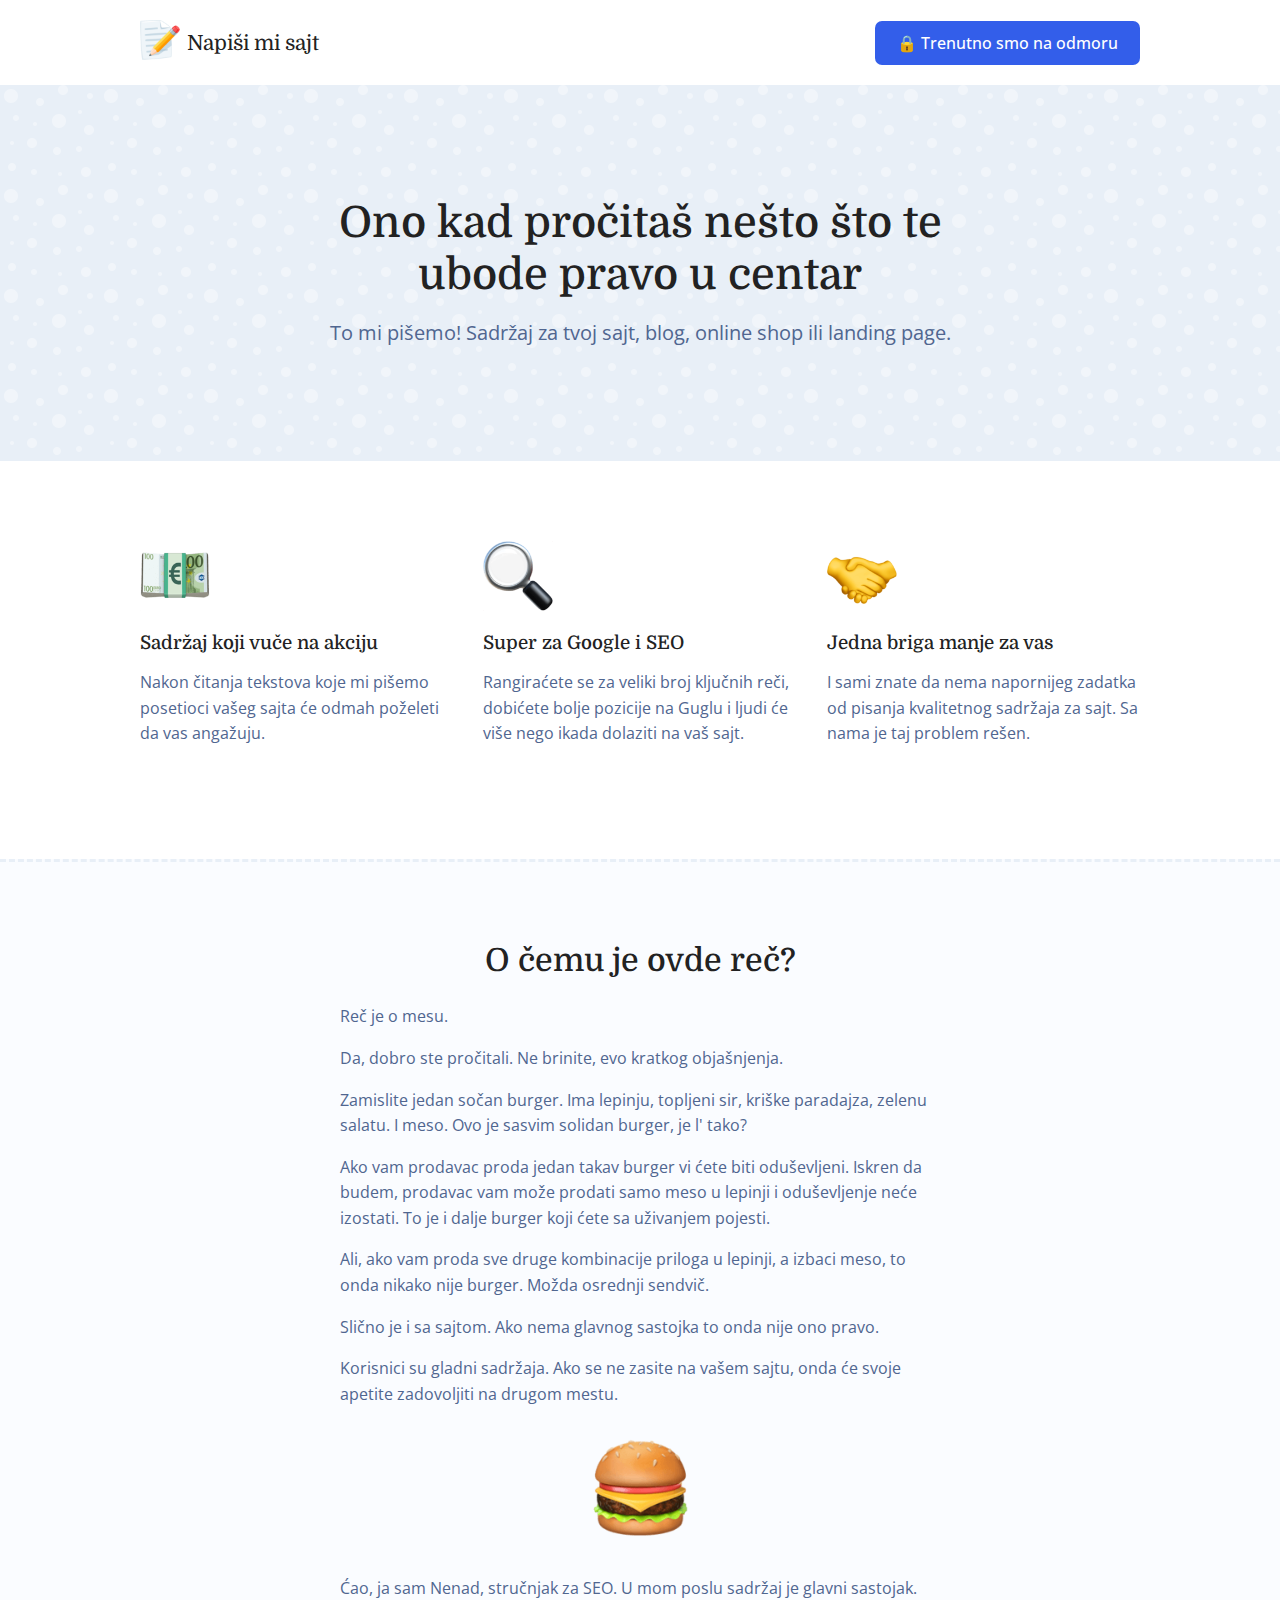
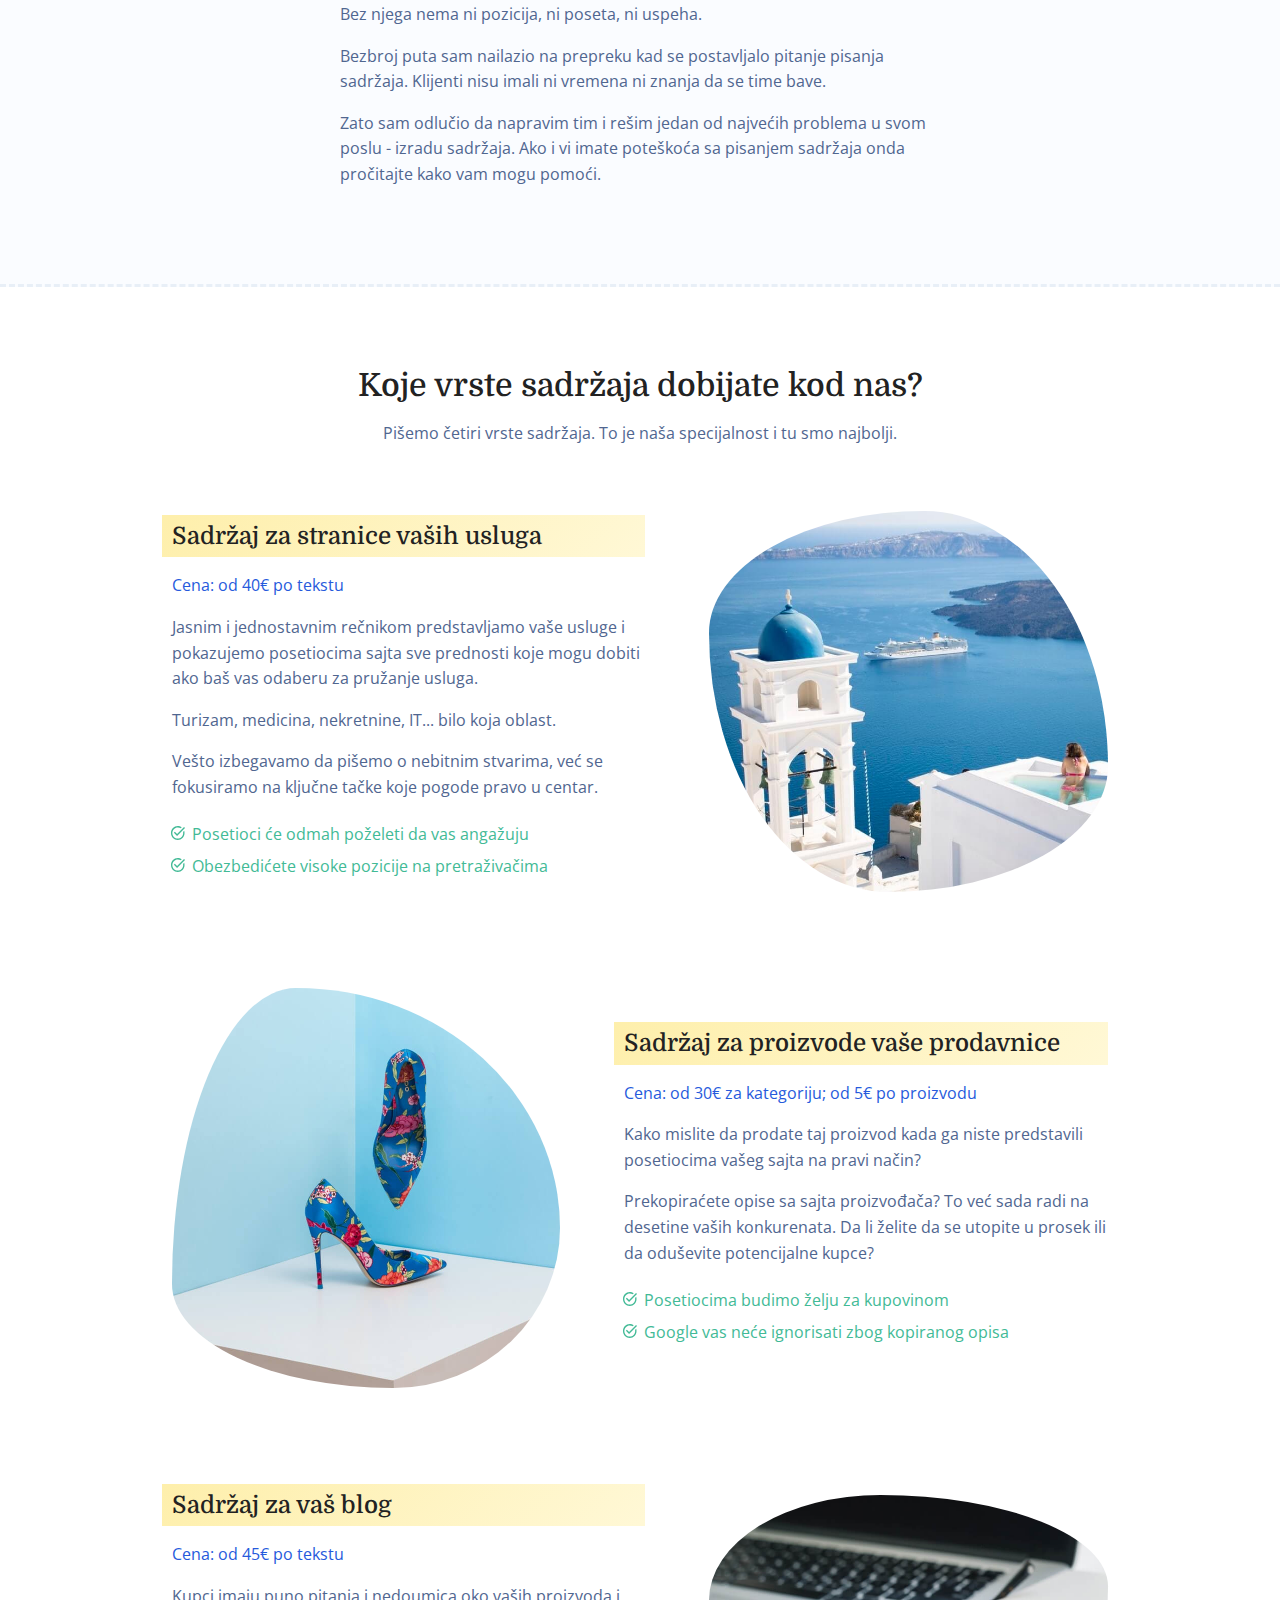
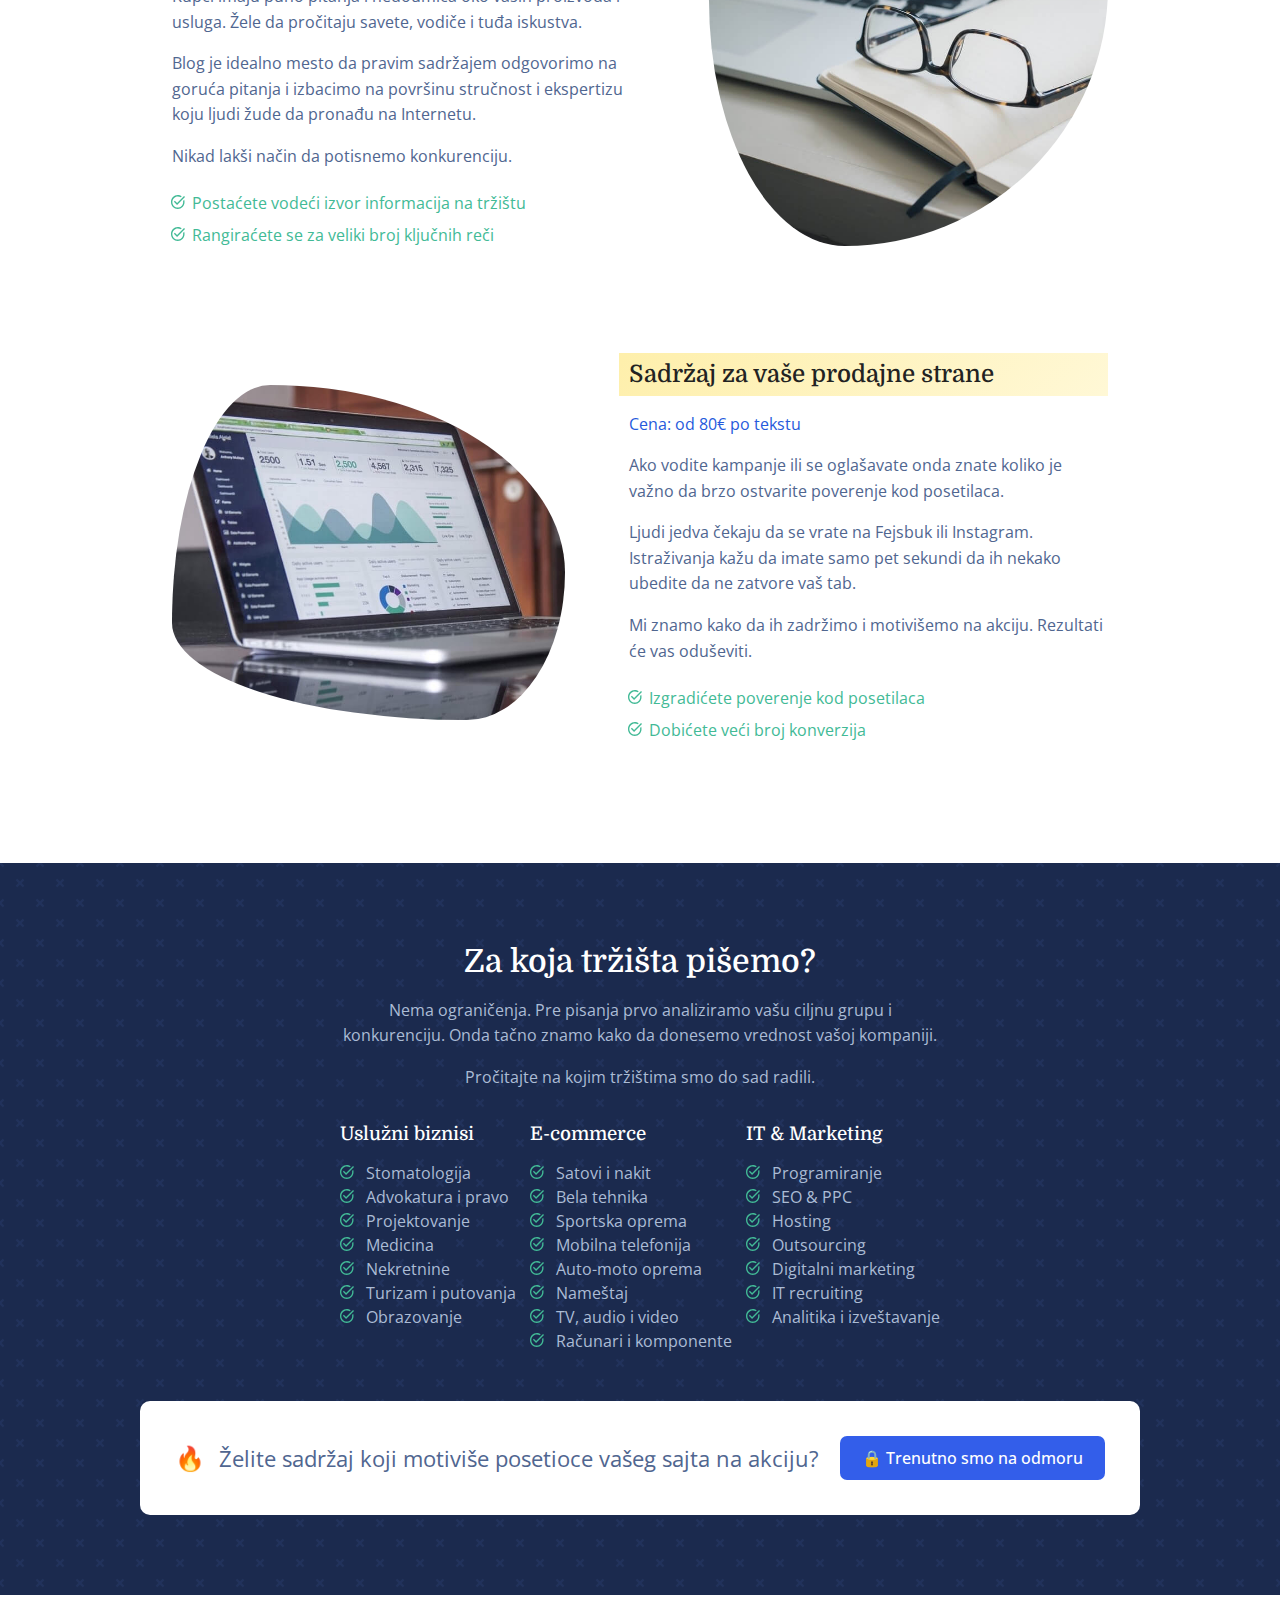
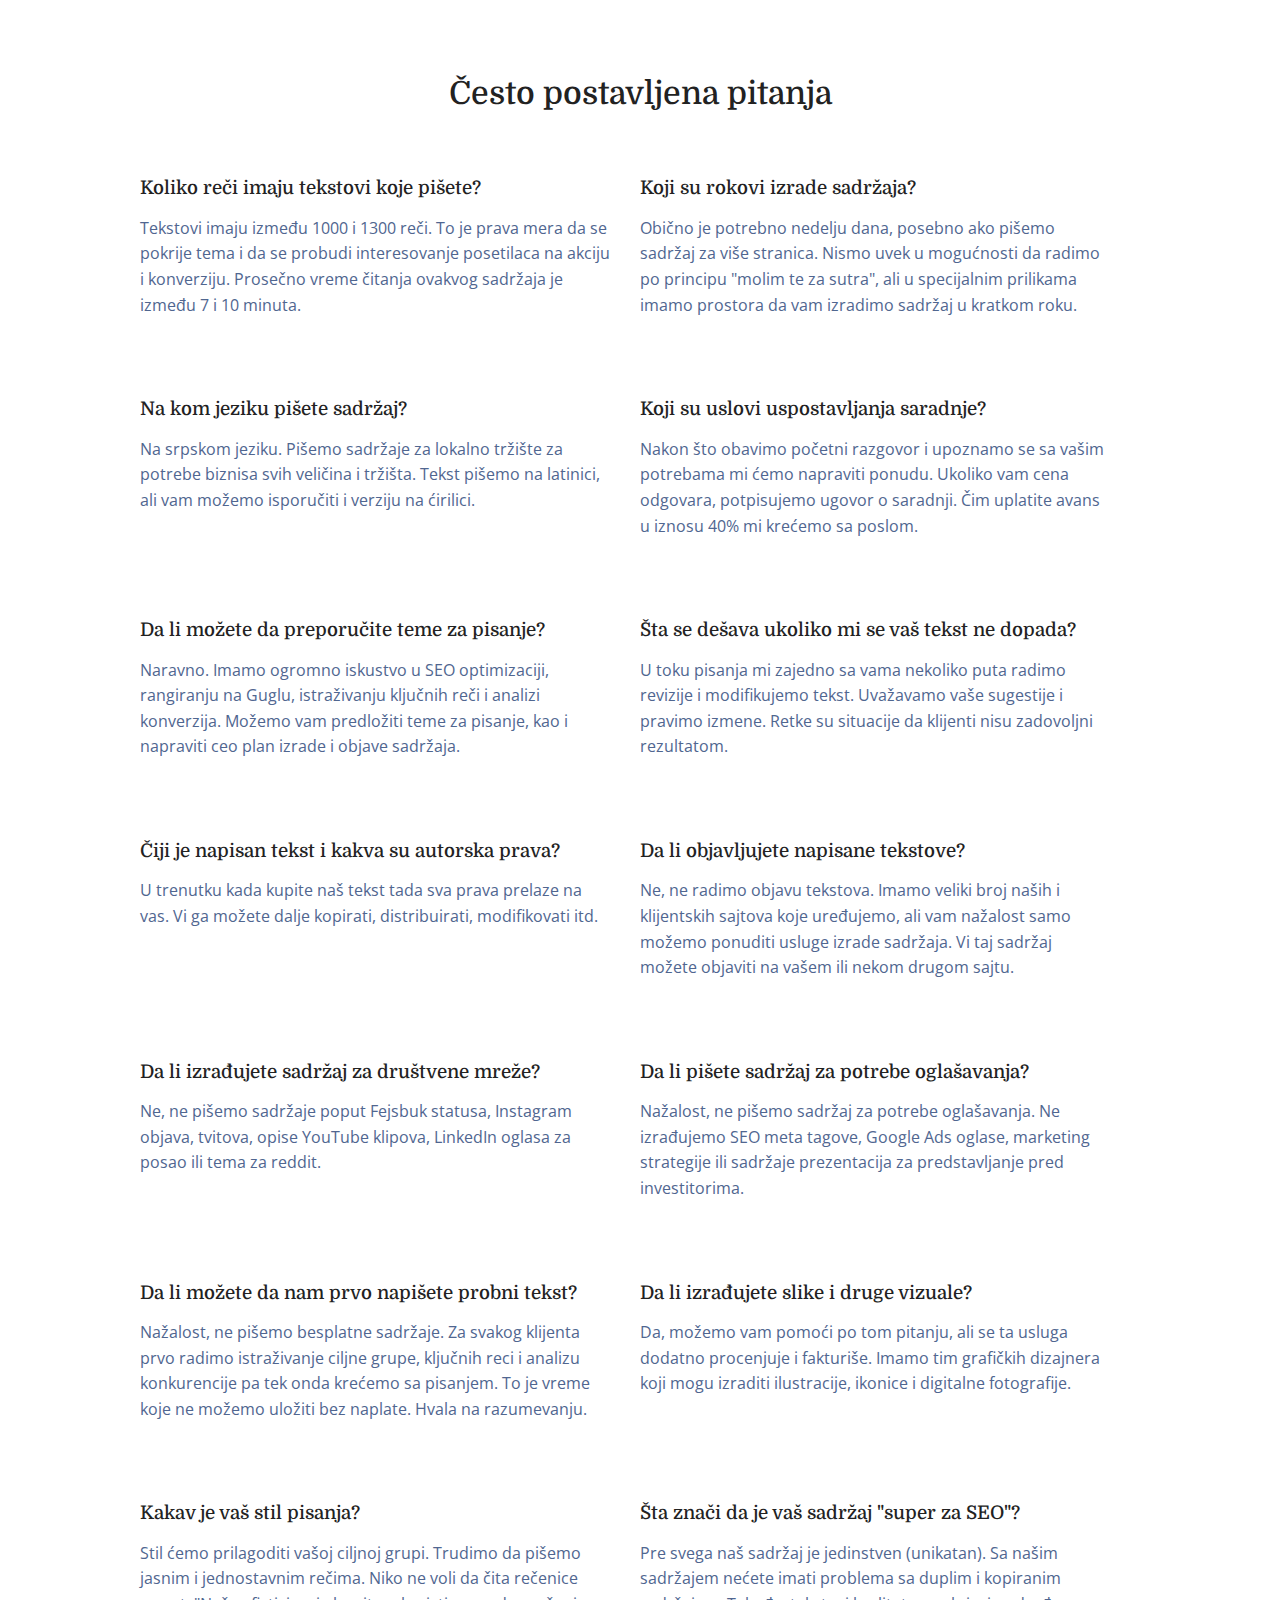
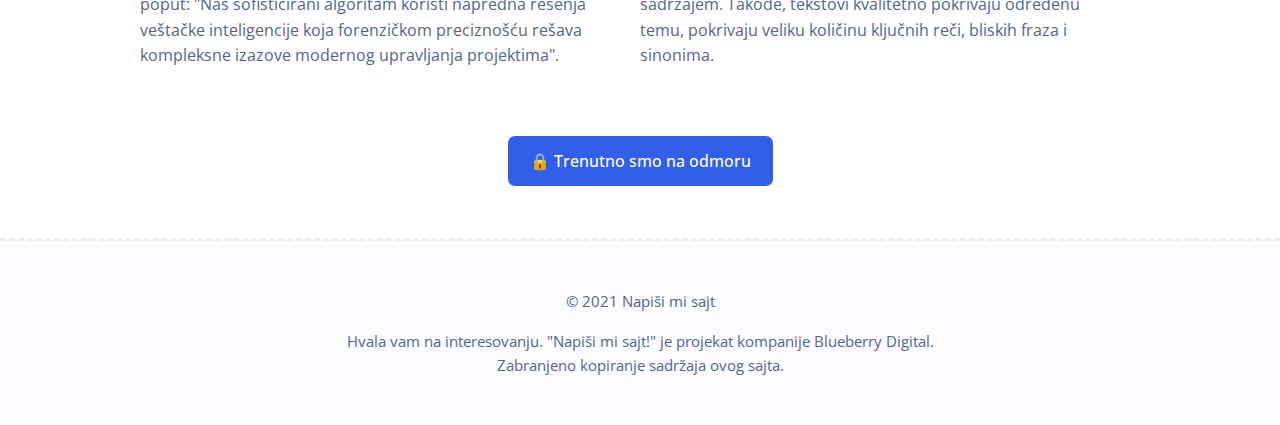
==== commit 1081aa5e: "closed" ====
--- a/index.html
+++ b/index.html
@@ -1 +1 @@
-<!DOCTYPE html><html lang="sr" dir="ltr"><head><meta charset="utf-8"/><meta name="viewport" content="width=device-width,initial-scale=1"/><title>Napiši mi sajt - Pisanje sadržaja &amp; content writing</title><meta name="description" content="Majstorski dobar sadržaj za vaš sajt, blog, online shop ili landing page."/><meta property="og:title" content="Napiši mi sajt"/><meta property="og:url" content="https://www.napisimisajt.com"/><meta property="og:description" content="Majstorski dobar sadržaj za vaš sajt, blog, online shop ili landing page."/><meta property="og:image" content="https://www.napisimisajt.com/images/meta-img4.png"/><meta name="twitter:card" content="summary_large_image"/> <meta name="twitter:image" content="https://www.napisimisajt.com/images/meta-img4.png"/> <link href="https://fonts.googleapis.com/css?family=Domine&display=swap&subset=latin-ext" rel="stylesheet"/><link href="https://fonts.googleapis.com/css?family=Open+Sans&display=swap&subset=latin-ext" rel="stylesheet"/><link rel="canonical" href="https://www.napisimisajt.com"/><script>(function(w, d, s, l, i){w[l]=w[l] || [];w[l].push({"gtm.start": new Date().getTime(),event: "gtm.js"});var f=d.getElementsByTagName(s)[0],j=d.createElement(s),dl=l !="dataLayer" ? "&l=" + l : "";j.async=true;j.src="https://www.googletagmanager.com/gtm.js?id=" + i + dl;f.parentNode.insertBefore(j, f);})(window, document, "script", "dataLayer", "GTM-TRPZNKL");</script><link rel="stylesheet" href="css/style.css"/><script type="application/ld+json">{"@context": "https://schema.org", "@type": "FAQPage", "mainEntity": [{"@type": "Question", "name": "Koliko reči imaju tekstovi koje pišete?", "acceptedAnswer":{"@type": "Answer", "text": "Tekstovi imaju između 1000 i 1300 reči. To je prava mera da se pokrije tema i da se probudi interesovanje posetilaca na akciju i konverziju. Prosečno vreme čitanja ovakvog sadržaja je između 7 i 10 minuta."}},{"@type": "Question", "name": "Koji su rokovi izrade sadržaja?", "acceptedAnswer":{"@type": "Answer", "text": "Obično je potrebno nedelju dana, posebno ako pišemo sadržaj za više stranica. Nismo uvek u mogućnosti da radimo po principu \"molim te za sutra\", ali u specijalnim prilikama imamo prostora da vam izradimo sadržaj u kratkom roku."}},{"@type": "Question", "name": "Na kom jeziku pišete sadržaj?", "acceptedAnswer":{"@type": "Answer", "text": "Na srpskom jeziku. Pišemo sadržaje za lokalno tržište za potrebe biznisa svih veličina i tržišta. Tekst pišemo na latinici, ali vam možemo isporučiti i verziju na ćirilici."}},{"@type": "Question", "name": "Koji su uslovi uspostavljanja saradnje?", "acceptedAnswer":{"@type": "Answer", "text": "Nakon što obavimo početni razgovor i upoznamo se sa vašim potrebama mi ćemo napraviti ponudu. Ukoliko vam cena odgovara, potpisujemo ugovor o saradnji. Čim uplatite avans u iznosu 40% mi krećemo sa poslom."}},{"@type": "Question", "name": "Da li možete da preporučite teme za pisanje?", "acceptedAnswer":{"@type": "Answer", "text": "Naravno. Imamo ogromno iskustvo u SEO optimizaciji, rangiranju na Guglu, istraživanju ključnih reči i analizi konverzija. Možemo vam predložiti teme za pisanje, kao i napraviti ceo plan izrade i objave sadržaja."}},{"@type": "Question", "name": "Šta se dešava ukoliko mi se vaš tekst ne dopada?", "acceptedAnswer":{"@type": "Answer", "text": "U toku pisanja mi zajedno sa vama nekoliko puta radimo revizije i modifikujemo tekst. Uvažavamo vaše sugestije i pravimo izmene. Retke su situacije da klijenti nisu zadovoljni rezultatom."}},{"@type": "Question", "name": "Čiji je napisan tekst i kakva su autorska prava?", "acceptedAnswer":{"@type": "Answer", "text": "U trenutku kada kupite naš tekst tada sva prava prelaze na vas. Vi ga možete dalje kopirati, distribuirati, modifikovati itd."}},{"@type": "Question", "name": "Da li objavljujete napisane tekstove?", "acceptedAnswer":{"@type": "Answer", "text": "Ne, ne radimo objavu tekstova. Imamo veliki broj naših i klijentskih sajtova koje uređujemo, ali vam nažalost samo možemo ponuditi usluge izrade sadržaja. Vi taj sadržaj možete objaviti na vašem ili nekom drugom sajtu."}},{"@type": "Question", "name": "Da li izrađujete sadržaj za društvene mreže?", "acceptedAnswer":{"@type": "Answer", "text": "Ne, ne pišemo sadržaje poput Fejsbuk statusa, Instagram objava, tvitova, opise YouTube klipova, LinkedIn oglasa za posao ili tema za reddit."}},{"@type": "Question", "name": "Da li pišete sadržaj za potrebe oglašavanja?", "acceptedAnswer":{"@type": "Answer", "text": "Nažalost, ne pišemo sadržaj za potrebe oglašavanja. Ne izrađujemo SEO meta tagove, Google Ads oglase, marketing strategije ili sadržaje prezentacija za predstavljanje pred investitorima."}},{"@type": "Question", "name": "Da li možete da nam prvo napišete probni tekst?", "acceptedAnswer":{"@type": "Answer", "text": "Nažalost, ne pišemo besplatne sadržaje. Za svakog klijenta prvo radimo istraživanje ciljne grupe, ključnih reci i analizu konkurencije pa tek onda krećemo sa pisanjem. To je vreme koje ne možemo uložiti bez naplate. Hvala na razumevanju."}},{"@type": "Question", "name": "Da li izrađujete slike i druge vizuale?", "acceptedAnswer":{"@type": "Answer", "text": "Da, možemo vam pomoći po tom pitanju, ali se ta usluga dodatno procenjuje i fakturiše. Imamo tim grafičkih dizajnera koji mogu izraditi ilustracije, ikonice i digitalne fotografije."}},{"@type": "Question", "name": "Kakav je vaš stil pisanja?", "acceptedAnswer":{"@type": "Answer", "text": "Stil ćemo prilagoditi vašoj ciljnoj grupi. Trudimo da pišemo jasnim i jednostavnim rečima. Niko ne voli da čita rečenice poput: \"Naš sofisticirani algoritam koristi napredna rešenja veštačke inteligencije koja forenzičkom preciznošću rešava kompleksne izazove modernog upravljanja projektima\"."}},{"@type": "Question", "name": "Šta znači da je vaš sadržaj \"super za SEO\"?", "acceptedAnswer":{"@type": "Answer", "text": "Pre svega naš sadržaj je jedinstven (unikatan). Sa našim sadržajem nećete imati problema sa duplim i kopiranim sadržajem. Takođe, tekstovi kvalitetno pokrivaju određenu temu, pokrivaju veliku količinu ključnih reči, bliskih fraza i sinonima."}}]}</script></head><body class="antialiased"><noscript><iframe src="https://www.googletagmanager.com/ns.html?id=GTM-TRPZNKL" height="0" width="0" style="display: none; visibility: hidden;"></iframe></noscript><section id="nav"><div class="nav container"><div class="mainlogo"><a href="https://napisimisajt.com"><img src="images/memo.png" width="40" height="40"/></a> <a href="https://napisimisajt.com">Napiši mi sajt</a> </div><a href="kontakt.html" class="dugme">👉 Kontakt <span>je ovde</span></a> </div></section><section id="hero"><div class="hero container"><div class="hero-text"><h1>Ono kad pročitaš nešto što te ubode pravo u centar</h1><p>To mi pišemo! Sadržaj za tvoj sajt, blog, online shop ili landing page.</p></div></div></section><section id="features"><div class="features container"><div class="feature-single"> <img class="feature-icon" src="images/euro.png" alt=""/><h3>Sadržaj koji vuče na akciju</h3><p>Nakon čitanja tekstova koje mi pišemo posetioci vašeg sajta će odmah poželeti da vas angažuju.</p></div><div class="feature-single"> <img class="feature-icon" src="images/loupe.png" alt=""/><h3>Super za Google i SEO</h3><p>Rangiraćete se za veliki broj ključnih reči, dobićete bolje pozicije na Guglu i ljudi će više nego ikada dolaziti na vaš sajt.</p></div><div class="feature-single"> <img class="feature-icon" src="images/handshake.png" alt=""/><h3>Jedna briga manje za vas</h3><p>I sami znate da nema napornijeg zadatka od pisanja kvalitetnog sadržaja za sajt. Sa nama je taj problem rešen.</p></div></div></section><section id="story"><div class="story container"><div class="story-top"><h2>O čemu je ovde reč?</h2><p>Reč je o mesu.</p><p>Da, dobro ste pročitali. Ne brinite, evo kratkog objašnjenja.</p><p>Zamislite jedan sočan burger. Ima lepinju, topljeni sir, kriške paradajza, zelenu salatu. I meso. Ovo je sasvim solidan burger, je l' tako?</p><p>Ako vam prodavac proda jedan takav burger vi ćete biti oduševljeni. Iskren da budem, prodavac vam može prodati samo meso u lepinji i oduševljenje neće izostati. To je i dalje burger koji ćete sa uživanjem pojesti.</p><p>Ali, ako vam proda sve druge kombinacije priloga u lepinji, a izbaci meso, to onda nikako nije burger. Možda osrednji sendvič.</p><p>Slično je i sa sajtom. Ako nema glavnog sastojka to onda nije ono pravo.</p><p>Korisnici su gladni sadržaja. Ako se ne zasite na vašem sajtu, onda će svoje apetite zadovoljiti na drugom mestu.</p><span><img src="images/burger.png" height="100" alt=""/> </span><p>Ćao, ja sam Nenad, stručnjak za SEO. U mom poslu sadržaj je glavni sastojak. Bez njega nema ni pozicija, ni poseta, ni uspeha.</p><p>Bezbroj puta sam nailazio na prepreku kad se postavljalo pitanje pisanja sadržaja. Klijenti nisu imali ni vremena ni znanja da se time bave.</p><p>Zato sam odlučio da napravim tim i rešim jedan od najvećih problema u svom poslu - izradu sadržaja. Ako i vi imate poteškoća sa pisanjem sadržaja onda pročitajte kako vam mogu pomoći.</p></div></div></section><section id="zigzag"><div class="zigzag container"><div class="zigzag-top"><h2>Koje vrste sadržaja dobijate kod nas?</h2><p>Pišemo četiri vrste sadržaja. To je naša specijalnost i tu smo najbolji.</p></div><div class="zig"><div class="zig-text"><h3>Sadržaj za stranice vaših usluga</h3><p class="cena-teksta">Cena: od 40€ po tekstu</p><p>Jasnim i jednostavnim rečnikom predstavljamo vaše usluge i pokazujemo posetiocima sajta sve prednosti koje mogu dobiti ako baš vas odaberu za pružanje usluga.</p><p>Turizam, medicina, nekretnine, IT... bilo koja oblast.</p><p>Vešto izbegavamo da pišemo o nebitnim stvarima, već se fokusiramo na ključne tačke koje pogode pravo u centar.</p><ul><li>Posetioci će odmah poželeti da vas angažuju</li><li>Obezbedićete visoke pozicije na pretraživačima</li></ul></div><div class="zig-image z1"></div></div><div class="zag"><div class="zag-image z2"></div><div class="zag-text"><h3>Sadržaj za proizvode vaše prodavnice</h3><p class="cena-teksta">Cena: od 30€ za kategoriju; od 5€ po proizvodu</p><p>Kako mislite da prodate taj proizvod kada ga niste predstavili posetiocima vašeg sajta na pravi način?</p><p>Prekopiraćete opise sa sajta proizvođača? To već sada radi na desetine vaših konkurenata. Da li želite da se utopite u prosek ili da oduševite potencijalne kupce?</p><ul><li>Posetiocima budimo želju za kupovinom</li><li>Google vas neće ignorisati zbog kopiranog opisa</li></ul></div></div><div class="zig"><div class="zig-text"><h3>Sadržaj za vaš blog</h3><p class="cena-teksta">Cena: od 45€ po tekstu</p><p>Kupci imaju puno pitanja i nedoumica oko vaših proizvoda i usluga. Žele da pročitaju savete, vodiče i tuđa iskustva.</p><p>Blog je idealno mesto da pravim sadržajem odgovorimo na goruća pitanja i izbacimo na površinu stručnost i ekspertizu koju ljudi žude da pronađu na Internetu.</p><p>Nikad lakši način da potisnemo konkurenciju.</p><ul><li>Postaćete vodeći izvor informacija na tržištu</li><li>Rangiraćete se za veliki broj ključnih reči</li></ul></div><div class="zig-image z3"></div></div><div class="zag pb0"><div class="zag-image z4"></div><div class="zag-text"><h3>Sadržaj za vaše prodajne strane</h3><p class="cena-teksta">Cena: od 80€ po tekstu</p><p>Ako vodite kampanje ili se oglašavate onda znate koliko je važno da brzo ostvarite poverenje kod posetilaca.</p><p>Ljudi jedva čekaju da se vrate na Fejsbuk ili Instagram. Istraživanja kažu da imate samo pet sekundi da ih nekako ubedite da ne zatvore vaš tab.</p><p>Mi znamo kako da ih zadržimo i motivišemo na akciju. Rezultati će vas oduševiti.</p><ul><li>Izgradićete poverenje kod posetilaca</li><li>Dobićete veći broj konverzija</li></ul></div></div></div></section><section id="pricing"><div class="pricing container"><div class="items-lista"><div class="pricing-top"><h2>Za koja tržišta pišemo?</h2><p>Nema ograničenja. Pre pisanja prvo analiziramo vašu ciljnu grupu i konkurenciju. Onda tačno znamo kako da donesemo vrednost vašoj kompaniji.</p><p>Pročitajte na kojim tržištima smo do sad radili.</p></div><div class="items-wrap"><div class="items-single"><h3>Uslužni biznisi</h3><ul><li>Stomatologija</li><li>Advokatura i pravo</li><li>Projektovanje</li><li>Medicina</li><li>Nekretnine</li><li>Turizam i putovanja</li><li>Obrazovanje</li></ul></div><div class="items-single"><h3>E-commerce</h3><ul><li>Satovi i nakit</li><li>Bela tehnika</li><li>Sportska oprema</li><li>Mobilna telefonija</li><li>Auto-moto oprema</li><li>Nameštaj</li><li>TV, audio i video</li><li>Računari i komponente</li></ul></div><div class="items-single"><h3>IT &amp; Marketing</h3><ul><li>Programiranje</li><li>SEO &amp; PPC</li><li>Hosting</li><li>Outsourcing</li><li>Digitalni marketing</li><li>IT recruiting</li><li>Analitika i izveštavanje</li></ul></div></div></div><div class="cene"><div class="cena"><p><span>🔥</span> Želite sadržaj koji motiviše posetioce vašeg sajta na akciju?</p></div><a href="kontakt.html" class="dugme">👉 Kontakt je ovde</a> </div></div></section><section id="pitanja"><div class="pitanja container"><h2>Često postavljena pitanja</h2><div class="pitanja-sva"><div class="pitanje"><h3>Koliko reči imaju tekstovi koje pišete?</h3><p>Tekstovi imaju između 1000 i 1300 reči. To je prava mera da se pokrije tema i da se probudi interesovanje posetilaca na akciju i konverziju. Prosečno vreme čitanja ovakvog sadržaja je između 7 i 10 minuta.</p></div><div class="pitanje"><h3>Koji su rokovi izrade sadržaja?</h3><p> Obično je potrebno nedelju dana, posebno ako pišemo sadržaj za više stranica. Nismo uvek u mogućnosti da radimo po principu "molim te za sutra", ali u specijalnim prilikama imamo prostora da vam izradimo sadržaj u kratkom roku. </p></div></div><div class="pitanja-sva"><div class="pitanje"><h3>Na kom jeziku pišete sadržaj?</h3><p>Na srpskom jeziku. Pišemo sadržaje za lokalno tržište za potrebe biznisa svih veličina i tržišta. Tekst pišemo na latinici, ali vam možemo isporučiti i verziju na ćirilici.</p></div><div class="pitanje"><h3>Koji su uslovi uspostavljanja saradnje?</h3><p>Nakon što obavimo početni razgovor i upoznamo se sa vašim potrebama mi ćemo napraviti ponudu. Ukoliko vam cena odgovara, potpisujemo ugovor o saradnji. Čim uplatite avans u iznosu 40% mi krećemo sa poslom.</p></div></div><div class="pitanja-sva"><div class="pitanje"><h3>Da li možete da preporučite teme za pisanje?</h3><p> Naravno. Imamo ogromno iskustvo u SEO optimizaciji, rangiranju na Guglu, istraživanju ključnih reči i analizi konverzija. Možemo vam predložiti teme za pisanje, kao i napraviti ceo plan izrade i objave sadržaja. </p></div><div class="pitanje"><h3>Šta se dešava ukoliko mi se vaš tekst ne dopada?</h3><p>U toku pisanja mi zajedno sa vama nekoliko puta radimo revizije i modifikujemo tekst. Uvažavamo vaše sugestije i pravimo izmene. Retke su situacije da klijenti nisu zadovoljni rezultatom.</p></div></div><div class="pitanja-sva"><div class="pitanje"><h3>Čiji je napisan tekst i kakva su autorska prava?</h3><p>U trenutku kada kupite naš tekst tada sva prava prelaze na vas. Vi ga možete dalje kopirati, distribuirati, modifikovati itd.</p></div><div class="pitanje"><h3>Da li objavljujete napisane tekstove?</h3><p> Ne, ne radimo objavu tekstova. Imamo veliki broj naših i klijentskih sajtova koje uređujemo, ali vam nažalost samo možemo ponuditi usluge izrade sadržaja. Vi taj sadržaj možete objaviti na vašem ili nekom drugom sajtu. </p></div></div><div class="pitanja-sva"><div class="pitanje"><h3>Da li izrađujete sadržaj za društvene mreže?</h3><p>Ne, ne pišemo sadržaje poput Fejsbuk statusa, Instagram objava, tvitova, opise YouTube klipova, LinkedIn oglasa za posao ili tema za reddit.</p></div><div class="pitanje"><h3>Da li pišete sadržaj za potrebe oglašavanja?</h3><p>Nažalost, ne pišemo sadržaj za potrebe oglašavanja. Ne izrađujemo SEO meta tagove, Google Ads oglase, marketing strategije ili sadržaje prezentacija za predstavljanje pred investitorima.</p></div></div><div class="pitanja-sva"><div class="pitanje"><h3>Da li možete da nam prvo napišete probni tekst?</h3><p> Nažalost, ne pišemo besplatne sadržaje. Za svakog klijenta prvo radimo istraživanje ciljne grupe, ključnih reci i analizu konkurencije pa tek onda krećemo sa pisanjem. To je vreme koje ne možemo uložiti bez naplate. Hvala na razumevanju. </p></div><div class="pitanje"><h3>Da li izrađujete slike i druge vizuale?</h3><p>Da, možemo vam pomoći po tom pitanju, ali se ta usluga dodatno procenjuje i fakturiše. Imamo tim grafičkih dizajnera koji mogu izraditi ilustracije, ikonice i digitalne fotografije.</p></div></div><div class="pitanja-sva"><div class="pitanje"><h3>Kakav je vaš stil pisanja?</h3><p> Stil ćemo prilagoditi vašoj ciljnoj grupi. Trudimo da pišemo jasnim i jednostavnim rečima. Niko ne voli da čita rečenice poput: "Naš sofisticirani algoritam koristi napredna rešenja veštačke inteligencije koja forenzičkom preciznošću rešava kompleksne izazove modernog upravljanja projektima". </p></div><div class="pitanje"><h3>Šta znači da je vaš sadržaj "super za SEO"?</h3><p> Pre svega naš sadržaj je jedinstven (unikatan). Sa našim sadržajem nećete imati problema sa duplim i kopiranim sadržajem. Takođe, tekstovi kvalitetno pokrivaju određenu temu, pokrivaju veliku količinu ključnih reči, bliskih fraza i sinonima. </p></div></div></div></section><section id="bottom-cta"><div class="bottom-cta container"><p class="hero-cta"><a href="kontakt.html" class="dugme">👉 Kontakt je ovde</a></p></div></section><section id="footer"><div class="footer container"><p>© 2021 Napiši mi sajt</p><p>Hvala vam na interesovanju. "Napiši mi sajt!" je projekat kompanije Blueberry Digital. Zabranjeno kopiranje sadržaja ovog sajta.</p></div></section></body></html>
+<!DOCTYPE html><html lang="sr" dir="ltr"><head><meta charset="utf-8"/><meta name="viewport" content="width=device-width,initial-scale=1"/><title>Napiši mi sajt - Pisanje sadržaja &amp; content writing</title><meta name="description" content="Majstorski dobar sadržaj za vaš sajt, blog, online shop ili landing page."/><meta property="og:title" content="Napiši mi sajt"/><meta property="og:url" content="https://www.napisimisajt.com"/><meta property="og:description" content="Majstorski dobar sadržaj za vaš sajt, blog, online shop ili landing page."/><meta property="og:image" content="https://www.napisimisajt.com/images/meta-img4.png"/><meta name="twitter:card" content="summary_large_image"/> <meta name="twitter:image" content="https://www.napisimisajt.com/images/meta-img4.png"/> <link href="https://fonts.googleapis.com/css?family=Domine&display=swap&subset=latin-ext" rel="stylesheet"/><link href="https://fonts.googleapis.com/css?family=Open+Sans&display=swap&subset=latin-ext" rel="stylesheet"/><link rel="canonical" href="https://www.napisimisajt.com"/><script>(function(w, d, s, l, i){w[l]=w[l] || [];w[l].push({"gtm.start": new Date().getTime(),event: "gtm.js"});var f=d.getElementsByTagName(s)[0],j=d.createElement(s),dl=l !="dataLayer" ? "&l=" + l : "";j.async=true;j.src="https://www.googletagmanager.com/gtm.js?id=" + i + dl;f.parentNode.insertBefore(j, f);})(window, document, "script", "dataLayer", "GTM-TRPZNKL");</script><link rel="stylesheet" href="css/style.css"/><script type="application/ld+json">{"@context": "https://schema.org", "@type": "FAQPage", "mainEntity": [{"@type": "Question", "name": "Koliko reči imaju tekstovi koje pišete?", "acceptedAnswer":{"@type": "Answer", "text": "Tekstovi imaju između 1000 i 1300 reči. To je prava mera da se pokrije tema i da se probudi interesovanje posetilaca na akciju i konverziju. Prosečno vreme čitanja ovakvog sadržaja je između 7 i 10 minuta."}},{"@type": "Question", "name": "Koji su rokovi izrade sadržaja?", "acceptedAnswer":{"@type": "Answer", "text": "Obično je potrebno nedelju dana, posebno ako pišemo sadržaj za više stranica. Nismo uvek u mogućnosti da radimo po principu \"molim te za sutra\", ali u specijalnim prilikama imamo prostora da vam izradimo sadržaj u kratkom roku."}},{"@type": "Question", "name": "Na kom jeziku pišete sadržaj?", "acceptedAnswer":{"@type": "Answer", "text": "Na srpskom jeziku. Pišemo sadržaje za lokalno tržište za potrebe biznisa svih veličina i tržišta. Tekst pišemo na latinici, ali vam možemo isporučiti i verziju na ćirilici."}},{"@type": "Question", "name": "Koji su uslovi uspostavljanja saradnje?", "acceptedAnswer":{"@type": "Answer", "text": "Nakon što obavimo početni razgovor i upoznamo se sa vašim potrebama mi ćemo napraviti ponudu. Ukoliko vam cena odgovara, potpisujemo ugovor o saradnji. Čim uplatite avans u iznosu 40% mi krećemo sa poslom."}},{"@type": "Question", "name": "Da li možete da preporučite teme za pisanje?", "acceptedAnswer":{"@type": "Answer", "text": "Naravno. Imamo ogromno iskustvo u SEO optimizaciji, rangiranju na Guglu, istraživanju ključnih reči i analizi konverzija. Možemo vam predložiti teme za pisanje, kao i napraviti ceo plan izrade i objave sadržaja."}},{"@type": "Question", "name": "Šta se dešava ukoliko mi se vaš tekst ne dopada?", "acceptedAnswer":{"@type": "Answer", "text": "U toku pisanja mi zajedno sa vama nekoliko puta radimo revizije i modifikujemo tekst. Uvažavamo vaše sugestije i pravimo izmene. Retke su situacije da klijenti nisu zadovoljni rezultatom."}},{"@type": "Question", "name": "Čiji je napisan tekst i kakva su autorska prava?", "acceptedAnswer":{"@type": "Answer", "text": "U trenutku kada kupite naš tekst tada sva prava prelaze na vas. Vi ga možete dalje kopirati, distribuirati, modifikovati itd."}},{"@type": "Question", "name": "Da li objavljujete napisane tekstove?", "acceptedAnswer":{"@type": "Answer", "text": "Ne, ne radimo objavu tekstova. Imamo veliki broj naših i klijentskih sajtova koje uređujemo, ali vam nažalost samo možemo ponuditi usluge izrade sadržaja. Vi taj sadržaj možete objaviti na vašem ili nekom drugom sajtu."}},{"@type": "Question", "name": "Da li izrađujete sadržaj za društvene mreže?", "acceptedAnswer":{"@type": "Answer", "text": "Ne, ne pišemo sadržaje poput Fejsbuk statusa, Instagram objava, tvitova, opise YouTube klipova, LinkedIn oglasa za posao ili tema za reddit."}},{"@type": "Question", "name": "Da li pišete sadržaj za potrebe oglašavanja?", "acceptedAnswer":{"@type": "Answer", "text": "Nažalost, ne pišemo sadržaj za potrebe oglašavanja. Ne izrađujemo SEO meta tagove, Google Ads oglase, marketing strategije ili sadržaje prezentacija za predstavljanje pred investitorima."}},{"@type": "Question", "name": "Da li možete da nam prvo napišete probni tekst?", "acceptedAnswer":{"@type": "Answer", "text": "Nažalost, ne pišemo besplatne sadržaje. Za svakog klijenta prvo radimo istraživanje ciljne grupe, ključnih reci i analizu konkurencije pa tek onda krećemo sa pisanjem. To je vreme koje ne možemo uložiti bez naplate. Hvala na razumevanju."}},{"@type": "Question", "name": "Da li izrađujete slike i druge vizuale?", "acceptedAnswer":{"@type": "Answer", "text": "Da, možemo vam pomoći po tom pitanju, ali se ta usluga dodatno procenjuje i fakturiše. Imamo tim grafičkih dizajnera koji mogu izraditi ilustracije, ikonice i digitalne fotografije."}},{"@type": "Question", "name": "Kakav je vaš stil pisanja?", "acceptedAnswer":{"@type": "Answer", "text": "Stil ćemo prilagoditi vašoj ciljnoj grupi. Trudimo da pišemo jasnim i jednostavnim rečima. Niko ne voli da čita rečenice poput: \"Naš sofisticirani algoritam koristi napredna rešenja veštačke inteligencije koja forenzičkom preciznošću rešava kompleksne izazove modernog upravljanja projektima\"."}},{"@type": "Question", "name": "Šta znači da je vaš sadržaj \"super za SEO\"?", "acceptedAnswer":{"@type": "Answer", "text": "Pre svega naš sadržaj je jedinstven (unikatan). Sa našim sadržajem nećete imati problema sa duplim i kopiranim sadržajem. Takođe, tekstovi kvalitetno pokrivaju određenu temu, pokrivaju veliku količinu ključnih reči, bliskih fraza i sinonima."}}]}</script></head><body class="antialiased"><noscript><iframe src="https://www.googletagmanager.com/ns.html?id=GTM-TRPZNKL" height="0" width="0" style="display: none; visibility: hidden;"></iframe></noscript><section id="nav"><div class="nav container"><div class="mainlogo"><a href="https://napisimisajt.com"><img src="images/memo.png" width="40" height="40"/></a> <a href="https://napisimisajt.com">Napiši mi sajt</a> </div><a href="#" class="dugme">🔒 Trenutno smo na odmoru</a> </div></section><section id="hero"><div class="hero container"><div class="hero-text"><h1>Ono kad pročitaš nešto što te ubode pravo u centar</h1><p>To mi pišemo! Sadržaj za tvoj sajt, blog, online shop ili landing page.</p></div></div></section><section id="features"><div class="features container"><div class="feature-single"> <img class="feature-icon" src="images/euro.png" alt=""/><h3>Sadržaj koji vuče na akciju</h3><p>Nakon čitanja tekstova koje mi pišemo posetioci vašeg sajta će odmah poželeti da vas angažuju.</p></div><div class="feature-single"> <img class="feature-icon" src="images/loupe.png" alt=""/><h3>Super za Google i SEO</h3><p>Rangiraćete se za veliki broj ključnih reči, dobićete bolje pozicije na Guglu i ljudi će više nego ikada dolaziti na vaš sajt.</p></div><div class="feature-single"> <img class="feature-icon" src="images/handshake.png" alt=""/><h3>Jedna briga manje za vas</h3><p>I sami znate da nema napornijeg zadatka od pisanja kvalitetnog sadržaja za sajt. Sa nama je taj problem rešen.</p></div></div></section><section id="story"><div class="story container"><div class="story-top"><h2>O čemu je ovde reč?</h2><p>Reč je o mesu.</p><p>Da, dobro ste pročitali. Ne brinite, evo kratkog objašnjenja.</p><p>Zamislite jedan sočan burger. Ima lepinju, topljeni sir, kriške paradajza, zelenu salatu. I meso. Ovo je sasvim solidan burger, je l' tako?</p><p>Ako vam prodavac proda jedan takav burger vi ćete biti oduševljeni. Iskren da budem, prodavac vam može prodati samo meso u lepinji i oduševljenje neće izostati. To je i dalje burger koji ćete sa uživanjem pojesti.</p><p>Ali, ako vam proda sve druge kombinacije priloga u lepinji, a izbaci meso, to onda nikako nije burger. Možda osrednji sendvič.</p><p>Slično je i sa sajtom. Ako nema glavnog sastojka to onda nije ono pravo.</p><p>Korisnici su gladni sadržaja. Ako se ne zasite na vašem sajtu, onda će svoje apetite zadovoljiti na drugom mestu.</p><span><img src="images/burger.png" height="100" alt=""/> </span><p>Ćao, ja sam Nenad, stručnjak za SEO. U mom poslu sadržaj je glavni sastojak. Bez njega nema ni pozicija, ni poseta, ni uspeha.</p><p>Bezbroj puta sam nailazio na prepreku kad se postavljalo pitanje pisanja sadržaja. Klijenti nisu imali ni vremena ni znanja da se time bave.</p><p>Zato sam odlučio da napravim tim i rešim jedan od najvećih problema u svom poslu - izradu sadržaja. Ako i vi imate poteškoća sa pisanjem sadržaja onda pročitajte kako vam mogu pomoći.</p></div></div></section><section id="zigzag"><div class="zigzag container"><div class="zigzag-top"><h2>Koje vrste sadržaja dobijate kod nas?</h2><p>Pišemo četiri vrste sadržaja. To je naša specijalnost i tu smo najbolji.</p></div><div class="zig"><div class="zig-text"><h3>Sadržaj za stranice vaših usluga</h3><p class="cena-teksta">Cena: od 40€ po tekstu</p><p>Jasnim i jednostavnim rečnikom predstavljamo vaše usluge i pokazujemo posetiocima sajta sve prednosti koje mogu dobiti ako baš vas odaberu za pružanje usluga.</p><p>Turizam, medicina, nekretnine, IT... bilo koja oblast.</p><p>Vešto izbegavamo da pišemo o nebitnim stvarima, već se fokusiramo na ključne tačke koje pogode pravo u centar.</p><ul><li>Posetioci će odmah poželeti da vas angažuju</li><li>Obezbedićete visoke pozicije na pretraživačima</li></ul></div><div class="zig-image z1"></div></div><div class="zag"><div class="zag-image z2"></div><div class="zag-text"><h3>Sadržaj za proizvode vaše prodavnice</h3><p class="cena-teksta">Cena: od 30€ za kategoriju; od 5€ po proizvodu</p><p>Kako mislite da prodate taj proizvod kada ga niste predstavili posetiocima vašeg sajta na pravi način?</p><p>Prekopiraćete opise sa sajta proizvođača? To već sada radi na desetine vaših konkurenata. Da li želite da se utopite u prosek ili da oduševite potencijalne kupce?</p><ul><li>Posetiocima budimo želju za kupovinom</li><li>Google vas neće ignorisati zbog kopiranog opisa</li></ul></div></div><div class="zig"><div class="zig-text"><h3>Sadržaj za vaš blog</h3><p class="cena-teksta">Cena: od 45€ po tekstu</p><p>Kupci imaju puno pitanja i nedoumica oko vaših proizvoda i usluga. Žele da pročitaju savete, vodiče i tuđa iskustva.</p><p>Blog je idealno mesto da pravim sadržajem odgovorimo na goruća pitanja i izbacimo na površinu stručnost i ekspertizu koju ljudi žude da pronađu na Internetu.</p><p>Nikad lakši način da potisnemo konkurenciju.</p><ul><li>Postaćete vodeći izvor informacija na tržištu</li><li>Rangiraćete se za veliki broj ključnih reči</li></ul></div><div class="zig-image z3"></div></div><div class="zag pb0"><div class="zag-image z4"></div><div class="zag-text"><h3>Sadržaj za vaše prodajne strane</h3><p class="cena-teksta">Cena: od 80€ po tekstu</p><p>Ako vodite kampanje ili se oglašavate onda znate koliko je važno da brzo ostvarite poverenje kod posetilaca.</p><p>Ljudi jedva čekaju da se vrate na Fejsbuk ili Instagram. Istraživanja kažu da imate samo pet sekundi da ih nekako ubedite da ne zatvore vaš tab.</p><p>Mi znamo kako da ih zadržimo i motivišemo na akciju. Rezultati će vas oduševiti.</p><ul><li>Izgradićete poverenje kod posetilaca</li><li>Dobićete veći broj konverzija</li></ul></div></div></div></section><section id="pricing"><div class="pricing container"><div class="items-lista"><div class="pricing-top"><h2>Za koja tržišta pišemo?</h2><p>Nema ograničenja. Pre pisanja prvo analiziramo vašu ciljnu grupu i konkurenciju. Onda tačno znamo kako da donesemo vrednost vašoj kompaniji.</p><p>Pročitajte na kojim tržištima smo do sad radili.</p></div><div class="items-wrap"><div class="items-single"><h3>Uslužni biznisi</h3><ul><li>Stomatologija</li><li>Advokatura i pravo</li><li>Projektovanje</li><li>Medicina</li><li>Nekretnine</li><li>Turizam i putovanja</li><li>Obrazovanje</li></ul></div><div class="items-single"><h3>E-commerce</h3><ul><li>Satovi i nakit</li><li>Bela tehnika</li><li>Sportska oprema</li><li>Mobilna telefonija</li><li>Auto-moto oprema</li><li>Nameštaj</li><li>TV, audio i video</li><li>Računari i komponente</li></ul></div><div class="items-single"><h3>IT &amp; Marketing</h3><ul><li>Programiranje</li><li>SEO &amp; PPC</li><li>Hosting</li><li>Outsourcing</li><li>Digitalni marketing</li><li>IT recruiting</li><li>Analitika i izveštavanje</li></ul></div></div></div><div class="cene"><div class="cena"><p><span>🔥</span> Želite sadržaj koji motiviše posetioce vašeg sajta na akciju?</p></div><a href="#" class="dugme">🔒 Trenutno smo na odmoru</a> </div></div></section><section id="pitanja"><div class="pitanja container"><h2>Često postavljena pitanja</h2><div class="pitanja-sva"><div class="pitanje"><h3>Koliko reči imaju tekstovi koje pišete?</h3><p>Tekstovi imaju između 1000 i 1300 reči. To je prava mera da se pokrije tema i da se probudi interesovanje posetilaca na akciju i konverziju. Prosečno vreme čitanja ovakvog sadržaja je između 7 i 10 minuta.</p></div><div class="pitanje"><h3>Koji su rokovi izrade sadržaja?</h3><p> Obično je potrebno nedelju dana, posebno ako pišemo sadržaj za više stranica. Nismo uvek u mogućnosti da radimo po principu "molim te za sutra", ali u specijalnim prilikama imamo prostora da vam izradimo sadržaj u kratkom roku. </p></div></div><div class="pitanja-sva"><div class="pitanje"><h3>Na kom jeziku pišete sadržaj?</h3><p>Na srpskom jeziku. Pišemo sadržaje za lokalno tržište za potrebe biznisa svih veličina i tržišta. Tekst pišemo na latinici, ali vam možemo isporučiti i verziju na ćirilici.</p></div><div class="pitanje"><h3>Koji su uslovi uspostavljanja saradnje?</h3><p>Nakon što obavimo početni razgovor i upoznamo se sa vašim potrebama mi ćemo napraviti ponudu. Ukoliko vam cena odgovara, potpisujemo ugovor o saradnji. Čim uplatite avans u iznosu 40% mi krećemo sa poslom.</p></div></div><div class="pitanja-sva"><div class="pitanje"><h3>Da li možete da preporučite teme za pisanje?</h3><p> Naravno. Imamo ogromno iskustvo u SEO optimizaciji, rangiranju na Guglu, istraživanju ključnih reči i analizi konverzija. Možemo vam predložiti teme za pisanje, kao i napraviti ceo plan izrade i objave sadržaja. </p></div><div class="pitanje"><h3>Šta se dešava ukoliko mi se vaš tekst ne dopada?</h3><p>U toku pisanja mi zajedno sa vama nekoliko puta radimo revizije i modifikujemo tekst. Uvažavamo vaše sugestije i pravimo izmene. Retke su situacije da klijenti nisu zadovoljni rezultatom.</p></div></div><div class="pitanja-sva"><div class="pitanje"><h3>Čiji je napisan tekst i kakva su autorska prava?</h3><p>U trenutku kada kupite naš tekst tada sva prava prelaze na vas. Vi ga možete dalje kopirati, distribuirati, modifikovati itd.</p></div><div class="pitanje"><h3>Da li objavljujete napisane tekstove?</h3><p> Ne, ne radimo objavu tekstova. Imamo veliki broj naših i klijentskih sajtova koje uređujemo, ali vam nažalost samo možemo ponuditi usluge izrade sadržaja. Vi taj sadržaj možete objaviti na vašem ili nekom drugom sajtu. </p></div></div><div class="pitanja-sva"><div class="pitanje"><h3>Da li izrađujete sadržaj za društvene mreže?</h3><p>Ne, ne pišemo sadržaje poput Fejsbuk statusa, Instagram objava, tvitova, opise YouTube klipova, LinkedIn oglasa za posao ili tema za reddit.</p></div><div class="pitanje"><h3>Da li pišete sadržaj za potrebe oglašavanja?</h3><p>Nažalost, ne pišemo sadržaj za potrebe oglašavanja. Ne izrađujemo SEO meta tagove, Google Ads oglase, marketing strategije ili sadržaje prezentacija za predstavljanje pred investitorima.</p></div></div><div class="pitanja-sva"><div class="pitanje"><h3>Da li možete da nam prvo napišete probni tekst?</h3><p> Nažalost, ne pišemo besplatne sadržaje. Za svakog klijenta prvo radimo istraživanje ciljne grupe, ključnih reci i analizu konkurencije pa tek onda krećemo sa pisanjem. To je vreme koje ne možemo uložiti bez naplate. Hvala na razumevanju. </p></div><div class="pitanje"><h3>Da li izrađujete slike i druge vizuale?</h3><p>Da, možemo vam pomoći po tom pitanju, ali se ta usluga dodatno procenjuje i fakturiše. Imamo tim grafičkih dizajnera koji mogu izraditi ilustracije, ikonice i digitalne fotografije.</p></div></div><div class="pitanja-sva"><div class="pitanje"><h3>Kakav je vaš stil pisanja?</h3><p> Stil ćemo prilagoditi vašoj ciljnoj grupi. Trudimo da pišemo jasnim i jednostavnim rečima. Niko ne voli da čita rečenice poput: "Naš sofisticirani algoritam koristi napredna rešenja veštačke inteligencije koja forenzičkom preciznošću rešava kompleksne izazove modernog upravljanja projektima". </p></div><div class="pitanje"><h3>Šta znači da je vaš sadržaj "super za SEO"?</h3><p> Pre svega naš sadržaj je jedinstven (unikatan). Sa našim sadržajem nećete imati problema sa duplim i kopiranim sadržajem. Takođe, tekstovi kvalitetno pokrivaju određenu temu, pokrivaju veliku količinu ključnih reči, bliskih fraza i sinonima. </p></div></div></div></section><section id="bottom-cta"><div class="bottom-cta container"><p class="hero-cta"><a href="#" class="dugme">🔒 Trenutno smo na odmoru</a></p></div></section><section id="footer"><div class="footer container"><p>© 2021 Napiši mi sajt</p><p>Hvala vam na interesovanju. "Napiši mi sajt!" je projekat kompanije Blueberry Digital. Zabranjeno kopiranje sadržaja ovog sajta.</p></div></section></body></html>
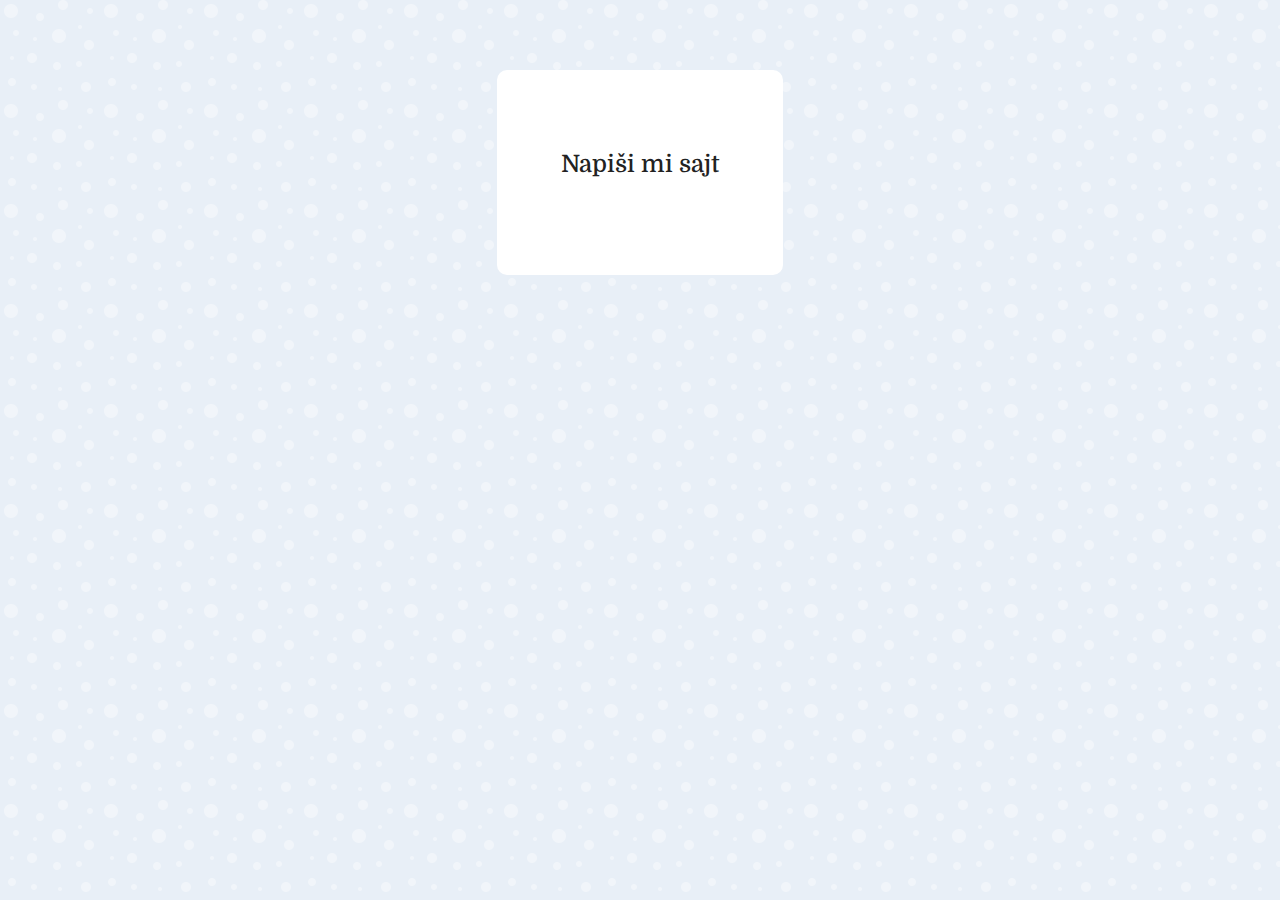
==== commit f3665c71: "shutdown" ====
--- a/index.html
+++ b/index.html
@@ -1 +1 @@
-<!DOCTYPE html><html lang="sr" dir="ltr"><head><meta charset="utf-8"/><meta name="viewport" content="width=device-width,initial-scale=1"/><title>Napiši mi sajt - Pisanje sadržaja &amp; content writing</title><meta name="description" content="Majstorski dobar sadržaj za vaš sajt, blog, online shop ili landing page."/><meta property="og:title" content="Napiši mi sajt"/><meta property="og:url" content="https://www.napisimisajt.com"/><meta property="og:description" content="Majstorski dobar sadržaj za vaš sajt, blog, online shop ili landing page."/><meta property="og:image" content="https://www.napisimisajt.com/images/meta-img4.png"/><meta name="twitter:card" content="summary_large_image"/> <meta name="twitter:image" content="https://www.napisimisajt.com/images/meta-img4.png"/> <link href="https://fonts.googleapis.com/css?family=Domine&display=swap&subset=latin-ext" rel="stylesheet"/><link href="https://fonts.googleapis.com/css?family=Open+Sans&display=swap&subset=latin-ext" rel="stylesheet"/><link rel="canonical" href="https://www.napisimisajt.com"/><script>(function(w, d, s, l, i){w[l]=w[l] || [];w[l].push({"gtm.start": new Date().getTime(),event: "gtm.js"});var f=d.getElementsByTagName(s)[0],j=d.createElement(s),dl=l !="dataLayer" ? "&l=" + l : "";j.async=true;j.src="https://www.googletagmanager.com/gtm.js?id=" + i + dl;f.parentNode.insertBefore(j, f);})(window, document, "script", "dataLayer", "GTM-TRPZNKL");</script><link rel="stylesheet" href="css/style.css"/><script type="application/ld+json">{"@context": "https://schema.org", "@type": "FAQPage", "mainEntity": [{"@type": "Question", "name": "Koliko reči imaju tekstovi koje pišete?", "acceptedAnswer":{"@type": "Answer", "text": "Tekstovi imaju između 1000 i 1300 reči. To je prava mera da se pokrije tema i da se probudi interesovanje posetilaca na akciju i konverziju. Prosečno vreme čitanja ovakvog sadržaja je između 7 i 10 minuta."}},{"@type": "Question", "name": "Koji su rokovi izrade sadržaja?", "acceptedAnswer":{"@type": "Answer", "text": "Obično je potrebno nedelju dana, posebno ako pišemo sadržaj za više stranica. Nismo uvek u mogućnosti da radimo po principu \"molim te za sutra\", ali u specijalnim prilikama imamo prostora da vam izradimo sadržaj u kratkom roku."}},{"@type": "Question", "name": "Na kom jeziku pišete sadržaj?", "acceptedAnswer":{"@type": "Answer", "text": "Na srpskom jeziku. Pišemo sadržaje za lokalno tržište za potrebe biznisa svih veličina i tržišta. Tekst pišemo na latinici, ali vam možemo isporučiti i verziju na ćirilici."}},{"@type": "Question", "name": "Koji su uslovi uspostavljanja saradnje?", "acceptedAnswer":{"@type": "Answer", "text": "Nakon što obavimo početni razgovor i upoznamo se sa vašim potrebama mi ćemo napraviti ponudu. Ukoliko vam cena odgovara, potpisujemo ugovor o saradnji. Čim uplatite avans u iznosu 40% mi krećemo sa poslom."}},{"@type": "Question", "name": "Da li možete da preporučite teme za pisanje?", "acceptedAnswer":{"@type": "Answer", "text": "Naravno. Imamo ogromno iskustvo u SEO optimizaciji, rangiranju na Guglu, istraživanju ključnih reči i analizi konverzija. Možemo vam predložiti teme za pisanje, kao i napraviti ceo plan izrade i objave sadržaja."}},{"@type": "Question", "name": "Šta se dešava ukoliko mi se vaš tekst ne dopada?", "acceptedAnswer":{"@type": "Answer", "text": "U toku pisanja mi zajedno sa vama nekoliko puta radimo revizije i modifikujemo tekst. Uvažavamo vaše sugestije i pravimo izmene. Retke su situacije da klijenti nisu zadovoljni rezultatom."}},{"@type": "Question", "name": "Čiji je napisan tekst i kakva su autorska prava?", "acceptedAnswer":{"@type": "Answer", "text": "U trenutku kada kupite naš tekst tada sva prava prelaze na vas. Vi ga možete dalje kopirati, distribuirati, modifikovati itd."}},{"@type": "Question", "name": "Da li objavljujete napisane tekstove?", "acceptedAnswer":{"@type": "Answer", "text": "Ne, ne radimo objavu tekstova. Imamo veliki broj naših i klijentskih sajtova koje uređujemo, ali vam nažalost samo možemo ponuditi usluge izrade sadržaja. Vi taj sadržaj možete objaviti na vašem ili nekom drugom sajtu."}},{"@type": "Question", "name": "Da li izrađujete sadržaj za društvene mreže?", "acceptedAnswer":{"@type": "Answer", "text": "Ne, ne pišemo sadržaje poput Fejsbuk statusa, Instagram objava, tvitova, opise YouTube klipova, LinkedIn oglasa za posao ili tema za reddit."}},{"@type": "Question", "name": "Da li pišete sadržaj za potrebe oglašavanja?", "acceptedAnswer":{"@type": "Answer", "text": "Nažalost, ne pišemo sadržaj za potrebe oglašavanja. Ne izrađujemo SEO meta tagove, Google Ads oglase, marketing strategije ili sadržaje prezentacija za predstavljanje pred investitorima."}},{"@type": "Question", "name": "Da li možete da nam prvo napišete probni tekst?", "acceptedAnswer":{"@type": "Answer", "text": "Nažalost, ne pišemo besplatne sadržaje. Za svakog klijenta prvo radimo istraživanje ciljne grupe, ključnih reci i analizu konkurencije pa tek onda krećemo sa pisanjem. To je vreme koje ne možemo uložiti bez naplate. Hvala na razumevanju."}},{"@type": "Question", "name": "Da li izrađujete slike i druge vizuale?", "acceptedAnswer":{"@type": "Answer", "text": "Da, možemo vam pomoći po tom pitanju, ali se ta usluga dodatno procenjuje i fakturiše. Imamo tim grafičkih dizajnera koji mogu izraditi ilustracije, ikonice i digitalne fotografije."}},{"@type": "Question", "name": "Kakav je vaš stil pisanja?", "acceptedAnswer":{"@type": "Answer", "text": "Stil ćemo prilagoditi vašoj ciljnoj grupi. Trudimo da pišemo jasnim i jednostavnim rečima. Niko ne voli da čita rečenice poput: \"Naš sofisticirani algoritam koristi napredna rešenja veštačke inteligencije koja forenzičkom preciznošću rešava kompleksne izazove modernog upravljanja projektima\"."}},{"@type": "Question", "name": "Šta znači da je vaš sadržaj \"super za SEO\"?", "acceptedAnswer":{"@type": "Answer", "text": "Pre svega naš sadržaj je jedinstven (unikatan). Sa našim sadržajem nećete imati problema sa duplim i kopiranim sadržajem. Takođe, tekstovi kvalitetno pokrivaju određenu temu, pokrivaju veliku količinu ključnih reči, bliskih fraza i sinonima."}}]}</script></head><body class="antialiased"><noscript><iframe src="https://www.googletagmanager.com/ns.html?id=GTM-TRPZNKL" height="0" width="0" style="display: none; visibility: hidden;"></iframe></noscript><section id="nav"><div class="nav container"><div class="mainlogo"><a href="https://napisimisajt.com"><img src="images/memo.png" width="40" height="40"/></a> <a href="https://napisimisajt.com">Napiši mi sajt</a> </div><a href="#" class="dugme">🔒 Trenutno smo na odmoru</a> </div></section><section id="hero"><div class="hero container"><div class="hero-text"><h1>Ono kad pročitaš nešto što te ubode pravo u centar</h1><p>To mi pišemo! Sadržaj za tvoj sajt, blog, online shop ili landing page.</p></div></div></section><section id="features"><div class="features container"><div class="feature-single"> <img class="feature-icon" src="images/euro.png" alt=""/><h3>Sadržaj koji vuče na akciju</h3><p>Nakon čitanja tekstova koje mi pišemo posetioci vašeg sajta će odmah poželeti da vas angažuju.</p></div><div class="feature-single"> <img class="feature-icon" src="images/loupe.png" alt=""/><h3>Super za Google i SEO</h3><p>Rangiraćete se za veliki broj ključnih reči, dobićete bolje pozicije na Guglu i ljudi će više nego ikada dolaziti na vaš sajt.</p></div><div class="feature-single"> <img class="feature-icon" src="images/handshake.png" alt=""/><h3>Jedna briga manje za vas</h3><p>I sami znate da nema napornijeg zadatka od pisanja kvalitetnog sadržaja za sajt. Sa nama je taj problem rešen.</p></div></div></section><section id="story"><div class="story container"><div class="story-top"><h2>O čemu je ovde reč?</h2><p>Reč je o mesu.</p><p>Da, dobro ste pročitali. Ne brinite, evo kratkog objašnjenja.</p><p>Zamislite jedan sočan burger. Ima lepinju, topljeni sir, kriške paradajza, zelenu salatu. I meso. Ovo je sasvim solidan burger, je l' tako?</p><p>Ako vam prodavac proda jedan takav burger vi ćete biti oduševljeni. Iskren da budem, prodavac vam može prodati samo meso u lepinji i oduševljenje neće izostati. To je i dalje burger koji ćete sa uživanjem pojesti.</p><p>Ali, ako vam proda sve druge kombinacije priloga u lepinji, a izbaci meso, to onda nikako nije burger. Možda osrednji sendvič.</p><p>Slično je i sa sajtom. Ako nema glavnog sastojka to onda nije ono pravo.</p><p>Korisnici su gladni sadržaja. Ako se ne zasite na vašem sajtu, onda će svoje apetite zadovoljiti na drugom mestu.</p><span><img src="images/burger.png" height="100" alt=""/> </span><p>Ćao, ja sam Nenad, stručnjak za SEO. U mom poslu sadržaj je glavni sastojak. Bez njega nema ni pozicija, ni poseta, ni uspeha.</p><p>Bezbroj puta sam nailazio na prepreku kad se postavljalo pitanje pisanja sadržaja. Klijenti nisu imali ni vremena ni znanja da se time bave.</p><p>Zato sam odlučio da napravim tim i rešim jedan od najvećih problema u svom poslu - izradu sadržaja. Ako i vi imate poteškoća sa pisanjem sadržaja onda pročitajte kako vam mogu pomoći.</p></div></div></section><section id="zigzag"><div class="zigzag container"><div class="zigzag-top"><h2>Koje vrste sadržaja dobijate kod nas?</h2><p>Pišemo četiri vrste sadržaja. To je naša specijalnost i tu smo najbolji.</p></div><div class="zig"><div class="zig-text"><h3>Sadržaj za stranice vaših usluga</h3><p class="cena-teksta">Cena: od 40€ po tekstu</p><p>Jasnim i jednostavnim rečnikom predstavljamo vaše usluge i pokazujemo posetiocima sajta sve prednosti koje mogu dobiti ako baš vas odaberu za pružanje usluga.</p><p>Turizam, medicina, nekretnine, IT... bilo koja oblast.</p><p>Vešto izbegavamo da pišemo o nebitnim stvarima, već se fokusiramo na ključne tačke koje pogode pravo u centar.</p><ul><li>Posetioci će odmah poželeti da vas angažuju</li><li>Obezbedićete visoke pozicije na pretraživačima</li></ul></div><div class="zig-image z1"></div></div><div class="zag"><div class="zag-image z2"></div><div class="zag-text"><h3>Sadržaj za proizvode vaše prodavnice</h3><p class="cena-teksta">Cena: od 30€ za kategoriju; od 5€ po proizvodu</p><p>Kako mislite da prodate taj proizvod kada ga niste predstavili posetiocima vašeg sajta na pravi način?</p><p>Prekopiraćete opise sa sajta proizvođača? To već sada radi na desetine vaših konkurenata. Da li želite da se utopite u prosek ili da oduševite potencijalne kupce?</p><ul><li>Posetiocima budimo želju za kupovinom</li><li>Google vas neće ignorisati zbog kopiranog opisa</li></ul></div></div><div class="zig"><div class="zig-text"><h3>Sadržaj za vaš blog</h3><p class="cena-teksta">Cena: od 45€ po tekstu</p><p>Kupci imaju puno pitanja i nedoumica oko vaših proizvoda i usluga. Žele da pročitaju savete, vodiče i tuđa iskustva.</p><p>Blog je idealno mesto da pravim sadržajem odgovorimo na goruća pitanja i izbacimo na površinu stručnost i ekspertizu koju ljudi žude da pronađu na Internetu.</p><p>Nikad lakši način da potisnemo konkurenciju.</p><ul><li>Postaćete vodeći izvor informacija na tržištu</li><li>Rangiraćete se za veliki broj ključnih reči</li></ul></div><div class="zig-image z3"></div></div><div class="zag pb0"><div class="zag-image z4"></div><div class="zag-text"><h3>Sadržaj za vaše prodajne strane</h3><p class="cena-teksta">Cena: od 80€ po tekstu</p><p>Ako vodite kampanje ili se oglašavate onda znate koliko je važno da brzo ostvarite poverenje kod posetilaca.</p><p>Ljudi jedva čekaju da se vrate na Fejsbuk ili Instagram. Istraživanja kažu da imate samo pet sekundi da ih nekako ubedite da ne zatvore vaš tab.</p><p>Mi znamo kako da ih zadržimo i motivišemo na akciju. Rezultati će vas oduševiti.</p><ul><li>Izgradićete poverenje kod posetilaca</li><li>Dobićete veći broj konverzija</li></ul></div></div></div></section><section id="pricing"><div class="pricing container"><div class="items-lista"><div class="pricing-top"><h2>Za koja tržišta pišemo?</h2><p>Nema ograničenja. Pre pisanja prvo analiziramo vašu ciljnu grupu i konkurenciju. Onda tačno znamo kako da donesemo vrednost vašoj kompaniji.</p><p>Pročitajte na kojim tržištima smo do sad radili.</p></div><div class="items-wrap"><div class="items-single"><h3>Uslužni biznisi</h3><ul><li>Stomatologija</li><li>Advokatura i pravo</li><li>Projektovanje</li><li>Medicina</li><li>Nekretnine</li><li>Turizam i putovanja</li><li>Obrazovanje</li></ul></div><div class="items-single"><h3>E-commerce</h3><ul><li>Satovi i nakit</li><li>Bela tehnika</li><li>Sportska oprema</li><li>Mobilna telefonija</li><li>Auto-moto oprema</li><li>Nameštaj</li><li>TV, audio i video</li><li>Računari i komponente</li></ul></div><div class="items-single"><h3>IT &amp; Marketing</h3><ul><li>Programiranje</li><li>SEO &amp; PPC</li><li>Hosting</li><li>Outsourcing</li><li>Digitalni marketing</li><li>IT recruiting</li><li>Analitika i izveštavanje</li></ul></div></div></div><div class="cene"><div class="cena"><p><span>🔥</span> Želite sadržaj koji motiviše posetioce vašeg sajta na akciju?</p></div><a href="#" class="dugme">🔒 Trenutno smo na odmoru</a> </div></div></section><section id="pitanja"><div class="pitanja container"><h2>Često postavljena pitanja</h2><div class="pitanja-sva"><div class="pitanje"><h3>Koliko reči imaju tekstovi koje pišete?</h3><p>Tekstovi imaju između 1000 i 1300 reči. To je prava mera da se pokrije tema i da se probudi interesovanje posetilaca na akciju i konverziju. Prosečno vreme čitanja ovakvog sadržaja je između 7 i 10 minuta.</p></div><div class="pitanje"><h3>Koji su rokovi izrade sadržaja?</h3><p> Obično je potrebno nedelju dana, posebno ako pišemo sadržaj za više stranica. Nismo uvek u mogućnosti da radimo po principu "molim te za sutra", ali u specijalnim prilikama imamo prostora da vam izradimo sadržaj u kratkom roku. </p></div></div><div class="pitanja-sva"><div class="pitanje"><h3>Na kom jeziku pišete sadržaj?</h3><p>Na srpskom jeziku. Pišemo sadržaje za lokalno tržište za potrebe biznisa svih veličina i tržišta. Tekst pišemo na latinici, ali vam možemo isporučiti i verziju na ćirilici.</p></div><div class="pitanje"><h3>Koji su uslovi uspostavljanja saradnje?</h3><p>Nakon što obavimo početni razgovor i upoznamo se sa vašim potrebama mi ćemo napraviti ponudu. Ukoliko vam cena odgovara, potpisujemo ugovor o saradnji. Čim uplatite avans u iznosu 40% mi krećemo sa poslom.</p></div></div><div class="pitanja-sva"><div class="pitanje"><h3>Da li možete da preporučite teme za pisanje?</h3><p> Naravno. Imamo ogromno iskustvo u SEO optimizaciji, rangiranju na Guglu, istraživanju ključnih reči i analizi konverzija. Možemo vam predložiti teme za pisanje, kao i napraviti ceo plan izrade i objave sadržaja. </p></div><div class="pitanje"><h3>Šta se dešava ukoliko mi se vaš tekst ne dopada?</h3><p>U toku pisanja mi zajedno sa vama nekoliko puta radimo revizije i modifikujemo tekst. Uvažavamo vaše sugestije i pravimo izmene. Retke su situacije da klijenti nisu zadovoljni rezultatom.</p></div></div><div class="pitanja-sva"><div class="pitanje"><h3>Čiji je napisan tekst i kakva su autorska prava?</h3><p>U trenutku kada kupite naš tekst tada sva prava prelaze na vas. Vi ga možete dalje kopirati, distribuirati, modifikovati itd.</p></div><div class="pitanje"><h3>Da li objavljujete napisane tekstove?</h3><p> Ne, ne radimo objavu tekstova. Imamo veliki broj naših i klijentskih sajtova koje uređujemo, ali vam nažalost samo možemo ponuditi usluge izrade sadržaja. Vi taj sadržaj možete objaviti na vašem ili nekom drugom sajtu. </p></div></div><div class="pitanja-sva"><div class="pitanje"><h3>Da li izrađujete sadržaj za društvene mreže?</h3><p>Ne, ne pišemo sadržaje poput Fejsbuk statusa, Instagram objava, tvitova, opise YouTube klipova, LinkedIn oglasa za posao ili tema za reddit.</p></div><div class="pitanje"><h3>Da li pišete sadržaj za potrebe oglašavanja?</h3><p>Nažalost, ne pišemo sadržaj za potrebe oglašavanja. Ne izrađujemo SEO meta tagove, Google Ads oglase, marketing strategije ili sadržaje prezentacija za predstavljanje pred investitorima.</p></div></div><div class="pitanja-sva"><div class="pitanje"><h3>Da li možete da nam prvo napišete probni tekst?</h3><p> Nažalost, ne pišemo besplatne sadržaje. Za svakog klijenta prvo radimo istraživanje ciljne grupe, ključnih reci i analizu konkurencije pa tek onda krećemo sa pisanjem. To je vreme koje ne možemo uložiti bez naplate. Hvala na razumevanju. </p></div><div class="pitanje"><h3>Da li izrađujete slike i druge vizuale?</h3><p>Da, možemo vam pomoći po tom pitanju, ali se ta usluga dodatno procenjuje i fakturiše. Imamo tim grafičkih dizajnera koji mogu izraditi ilustracije, ikonice i digitalne fotografije.</p></div></div><div class="pitanja-sva"><div class="pitanje"><h3>Kakav je vaš stil pisanja?</h3><p> Stil ćemo prilagoditi vašoj ciljnoj grupi. Trudimo da pišemo jasnim i jednostavnim rečima. Niko ne voli da čita rečenice poput: "Naš sofisticirani algoritam koristi napredna rešenja veštačke inteligencije koja forenzičkom preciznošću rešava kompleksne izazove modernog upravljanja projektima". </p></div><div class="pitanje"><h3>Šta znači da je vaš sadržaj "super za SEO"?</h3><p> Pre svega naš sadržaj je jedinstven (unikatan). Sa našim sadržajem nećete imati problema sa duplim i kopiranim sadržajem. Takođe, tekstovi kvalitetno pokrivaju određenu temu, pokrivaju veliku količinu ključnih reči, bliskih fraza i sinonima. </p></div></div></div></section><section id="bottom-cta"><div class="bottom-cta container"><p class="hero-cta"><a href="#" class="dugme">🔒 Trenutno smo na odmoru</a></p></div></section><section id="footer"><div class="footer container"><p>© 2021 Napiši mi sajt</p><p>Hvala vam na interesovanju. "Napiši mi sajt!" je projekat kompanije Blueberry Digital. Zabranjeno kopiranje sadržaja ovog sajta.</p></div></section></body></html>
+<!DOCTYPE html><html lang="sr" dir="ltr"><head><meta charset="utf-8"><meta name="viewport" content="width=device-width,initial-scale=1"><title>Napiši mi sajt</title><meta name="robots" content="index" /><link href="https://fonts.googleapis.com/css?family=Domine&display=swap&subset=latin-ext" rel="stylesheet"><link href="https://fonts.googleapis.com/css?family=Open+Sans&display=swap&subset=latin-ext" rel="stylesheet"><style media="screen">*{margin: 0;padding: 0;}body{box-sizing: border-box;-webkit-font-smoothing: antialiased;-moz-osx-font-smoothing: grayscale;font-family: Open Sans, sans-serif;color: #506690;}p{line-height: 1.6;font-size: 1rem;margin-bottom: 1rem;}a{text-decoration: none;color: #506690;margin-right: 7px;}a:hover{color: #adbbca;}.bgcolor{/* background: #eaf2f7; */background-color: #e8eff7;background-image: url("data:image/svg+xml,%3Csvg width='100' height='100' viewBox='0 0 100 100' xmlns='http://www.w3.org/2000/svg'%3E%3Cpath d='M11 18c3.866 0 7-3.134 7-7s-3.134-7-7-7-7 3.134-7 7 3.134 7 7 7zm48 25c3.866 0 7-3.134 7-7s-3.134-7-7-7-7 3.134-7 7 3.134 7 7 7zm-43-7c1.657 0 3-1.343 3-3s-1.343-3-3-3-3 1.343-3 3 1.343 3 3 3zm63 31c1.657 0 3-1.343 3-3s-1.343-3-3-3-3 1.343-3 3 1.343 3 3 3zM34 90c1.657 0 3-1.343 3-3s-1.343-3-3-3-3 1.343-3 3 1.343 3 3 3zm56-76c1.657 0 3-1.343 3-3s-1.343-3-3-3-3 1.343-3 3 1.343 3 3 3zM12 86c2.21 0 4-1.79 4-4s-1.79-4-4-4-4 1.79-4 4 1.79 4 4 4zm28-65c2.21 0 4-1.79 4-4s-1.79-4-4-4-4 1.79-4 4 1.79 4 4 4zm23-11c2.76 0 5-2.24 5-5s-2.24-5-5-5-5 2.24-5 5 2.24 5 5 5zm-6 60c2.21 0 4-1.79 4-4s-1.79-4-4-4-4 1.79-4 4 1.79 4 4 4zm29 22c2.76 0 5-2.24 5-5s-2.24-5-5-5-5 2.24-5 5 2.24 5 5 5zM32 63c2.76 0 5-2.24 5-5s-2.24-5-5-5-5 2.24-5 5 2.24 5 5 5zm57-13c2.76 0 5-2.24 5-5s-2.24-5-5-5-5 2.24-5 5 2.24 5 5 5zm-9-21c1.105 0 2-.895 2-2s-.895-2-2-2-2 .895-2 2 .895 2 2 2zM60 91c1.105 0 2-.895 2-2s-.895-2-2-2-2 .895-2 2 .895 2 2 2zM35 41c1.105 0 2-.895 2-2s-.895-2-2-2-2 .895-2 2 .895 2 2 2zM12 60c1.105 0 2-.895 2-2s-.895-2-2-2-2 .895-2 2 .895 2 2 2z' fill='%23ffffff' fill-opacity='0.4' fill-rule='evenodd'/%3E%3C/svg%3E");display: flex;justify-content: center;}h2{font-family: 'Domine', serif;color: #222;font-weight: 500;line-height: 1.2;font-size: 1.5rem;margin-bottom: 1rem;margin-top: 1rem;}#kontakt{box-sizing: border-box;margin-top: 70px;margin-bottom: 70px;border-radius: 10px;background: white;max-width: 630px;background: white;}.kontakt-container{color: #506690;padding: 4rem;}.kontakt-text{margin-bottom: 2rem;}.kontakt-detalji{display: flex;flex-wrap: nowrap;align-content: flex-start;margin-bottom: 1rem;}/* .kontakt-detalji:last-child{margin-bottom: 0;}*/svg{fill: #506690;margin-right: 14px;position: relative;top: 2px;}.kontakt-detalji p{line-height: 24px;margin-bottom: 0;}.note{background: linear-gradient(135deg, rgb(254, 239, 171) 0%, rgb(255, 248, 214) 100%);border-radius: 12px;padding: 1rem;margin-top: 3rem;}.note p{font-size: 14px;margin-bottom: 0;color: #545454;}@media (max-width: 670px){#kontakt{box-sizing: border-box;margin-top: 0;margin-bottom: 0;margin: 20px;border-radius: 10px;}.bgcolor{background: white;}.kontakt-container{padding: 0;}h2{font-size: 1.3rem; margin: 0;}}.back{font-size: 13px;padding: 9px 14px;border-radius: 3rem;background: #e9f0f7;}.back:hover{background: #eff4f9;color: #506690;}</style><script>(function(w, d, s, l, i){w[l]=w[l] || [];w[l].push({'gtm.start': new Date().getTime(),event: 'gtm.js'});var f=d.getElementsByTagName(s)[0],j=d.createElement(s),dl=l !='dataLayer' ? '&l=' + l : '';j.async=true;j.src='https://www.googletagmanager.com/gtm.js?id=' + i + dl;f.parentNode.insertBefore(j, f);})(window, document, 'script', 'dataLayer', 'GTM-TRPZNKL');</script></head><body class="antialiased bgcolor"><noscript><iframe src="https://www.googletagmanager.com/ns.html?id=GTM-TRPZNKL" height="0" width="0" style="display:none;visibility:hidden"></iframe></noscript><section id="kontakt"><div class="kontakt-container"><div class="kontakt-text"><h2>Napiši mi sajt</h2></div></div></section></body></html>
